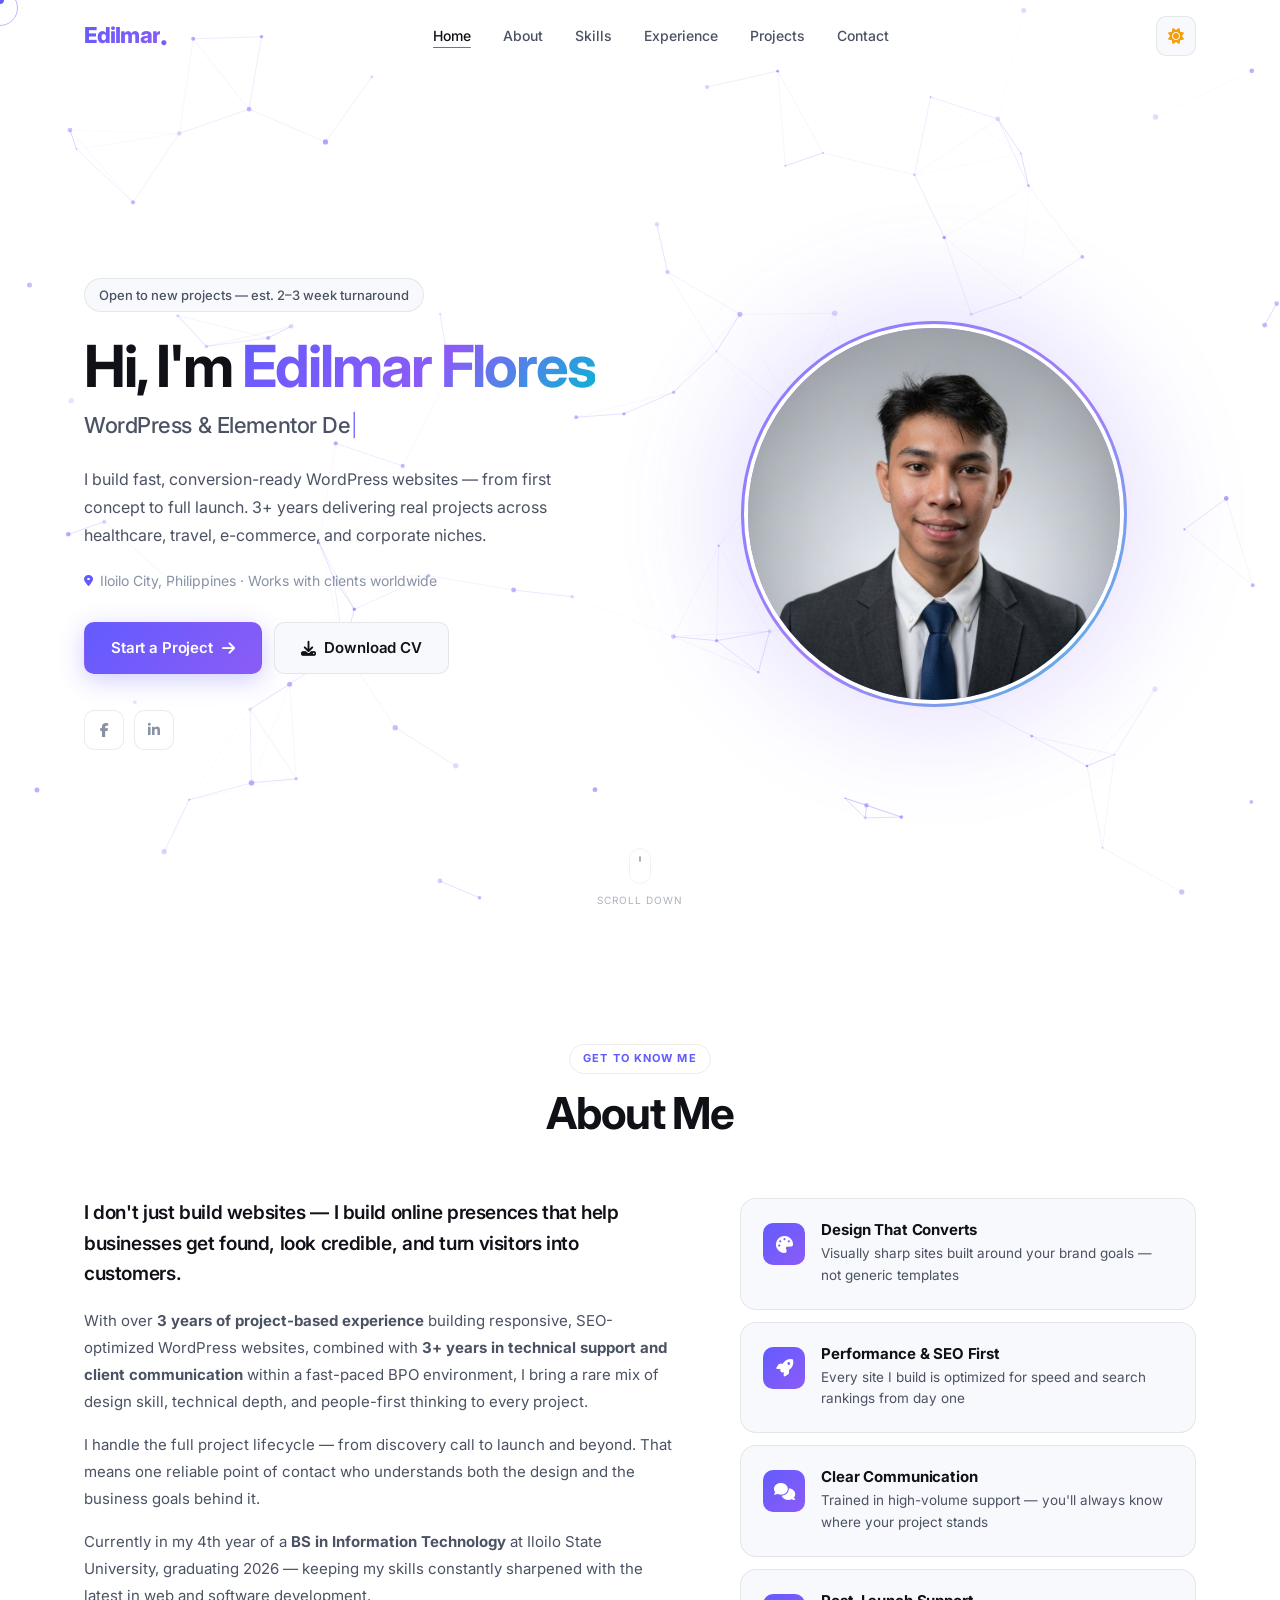
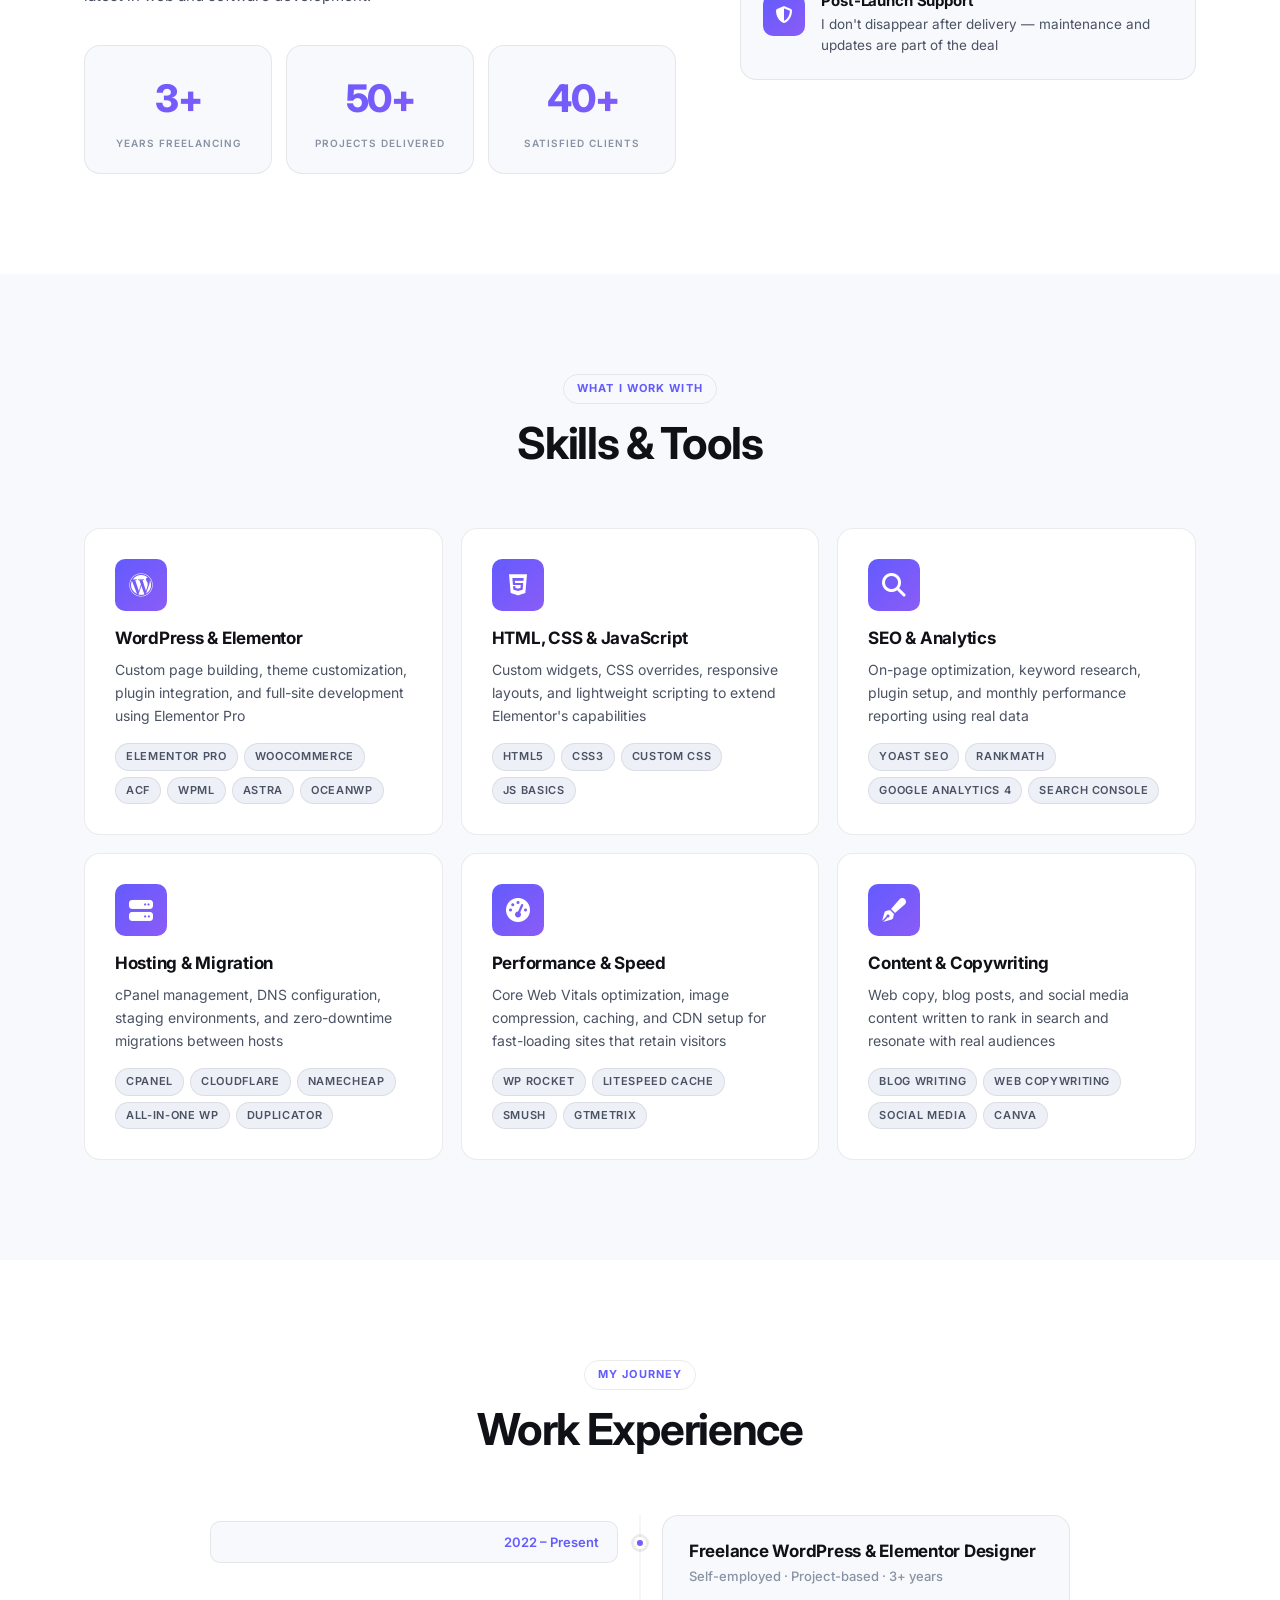
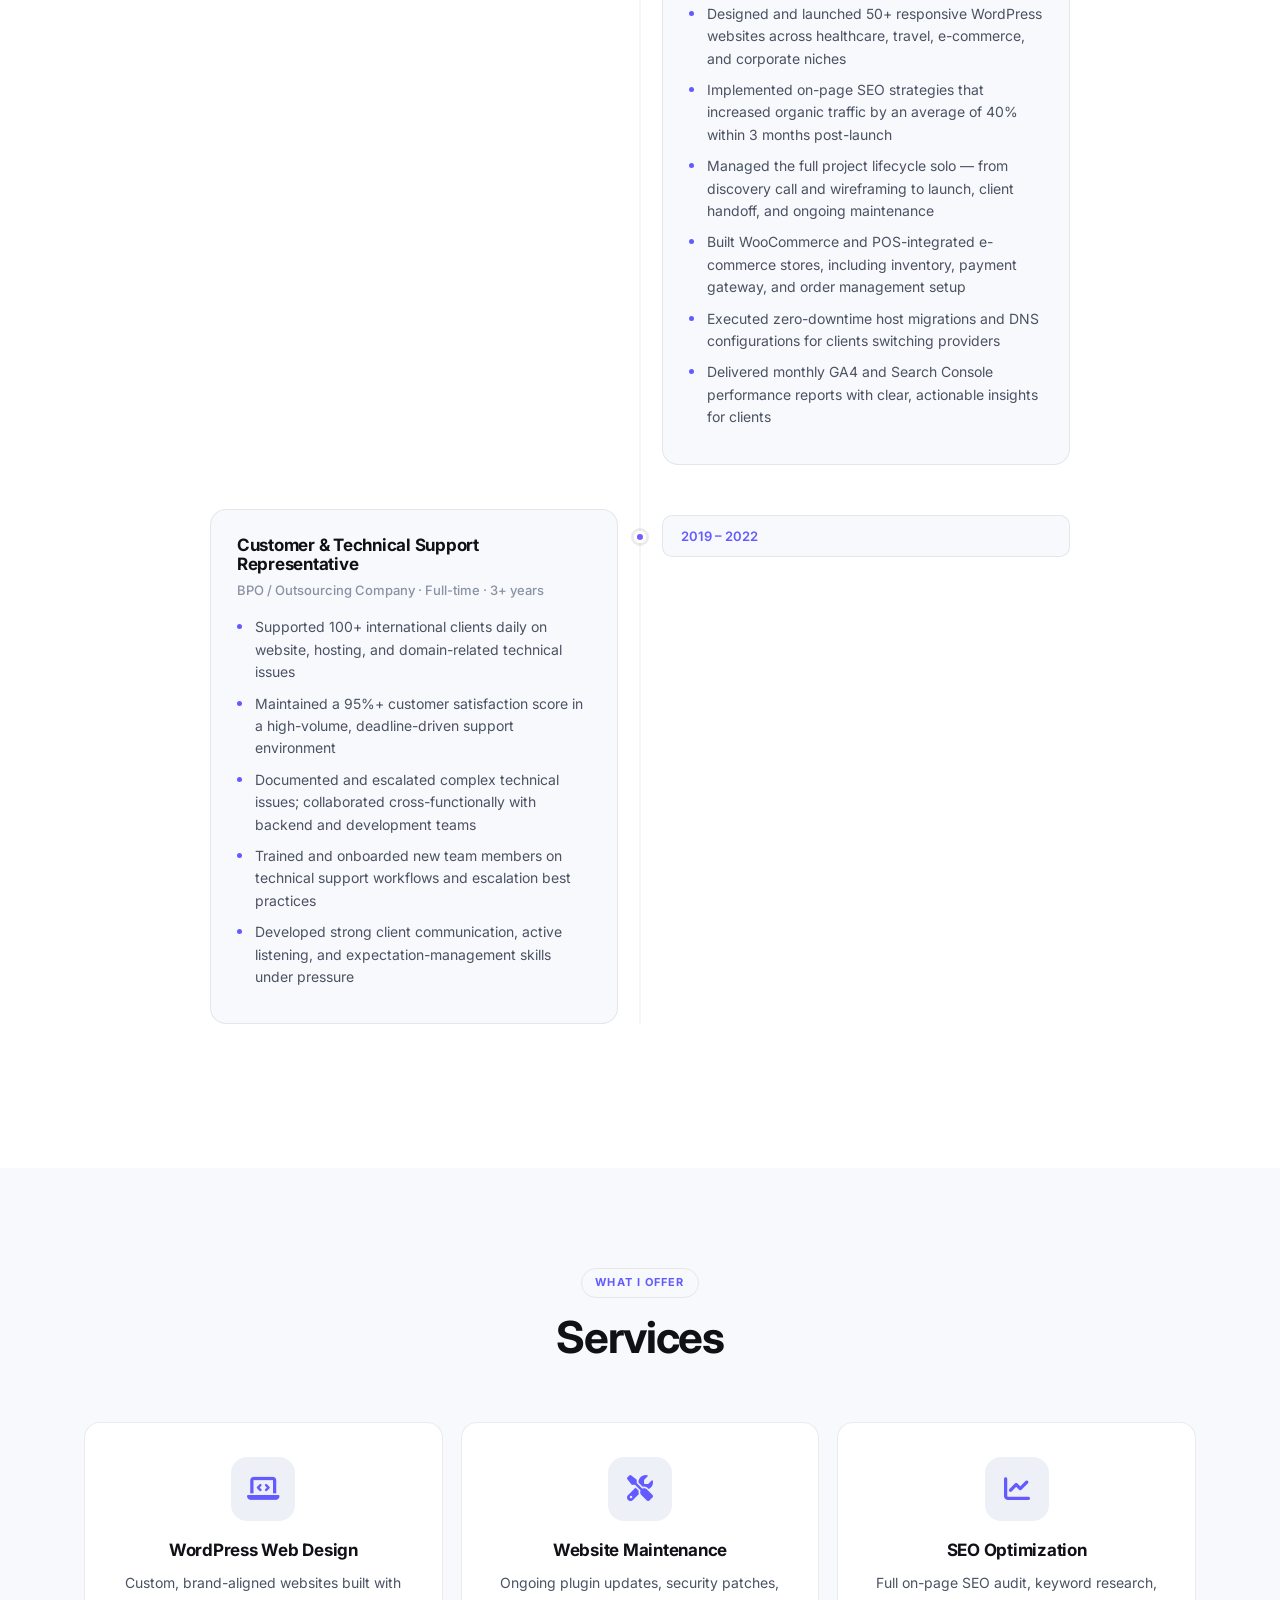
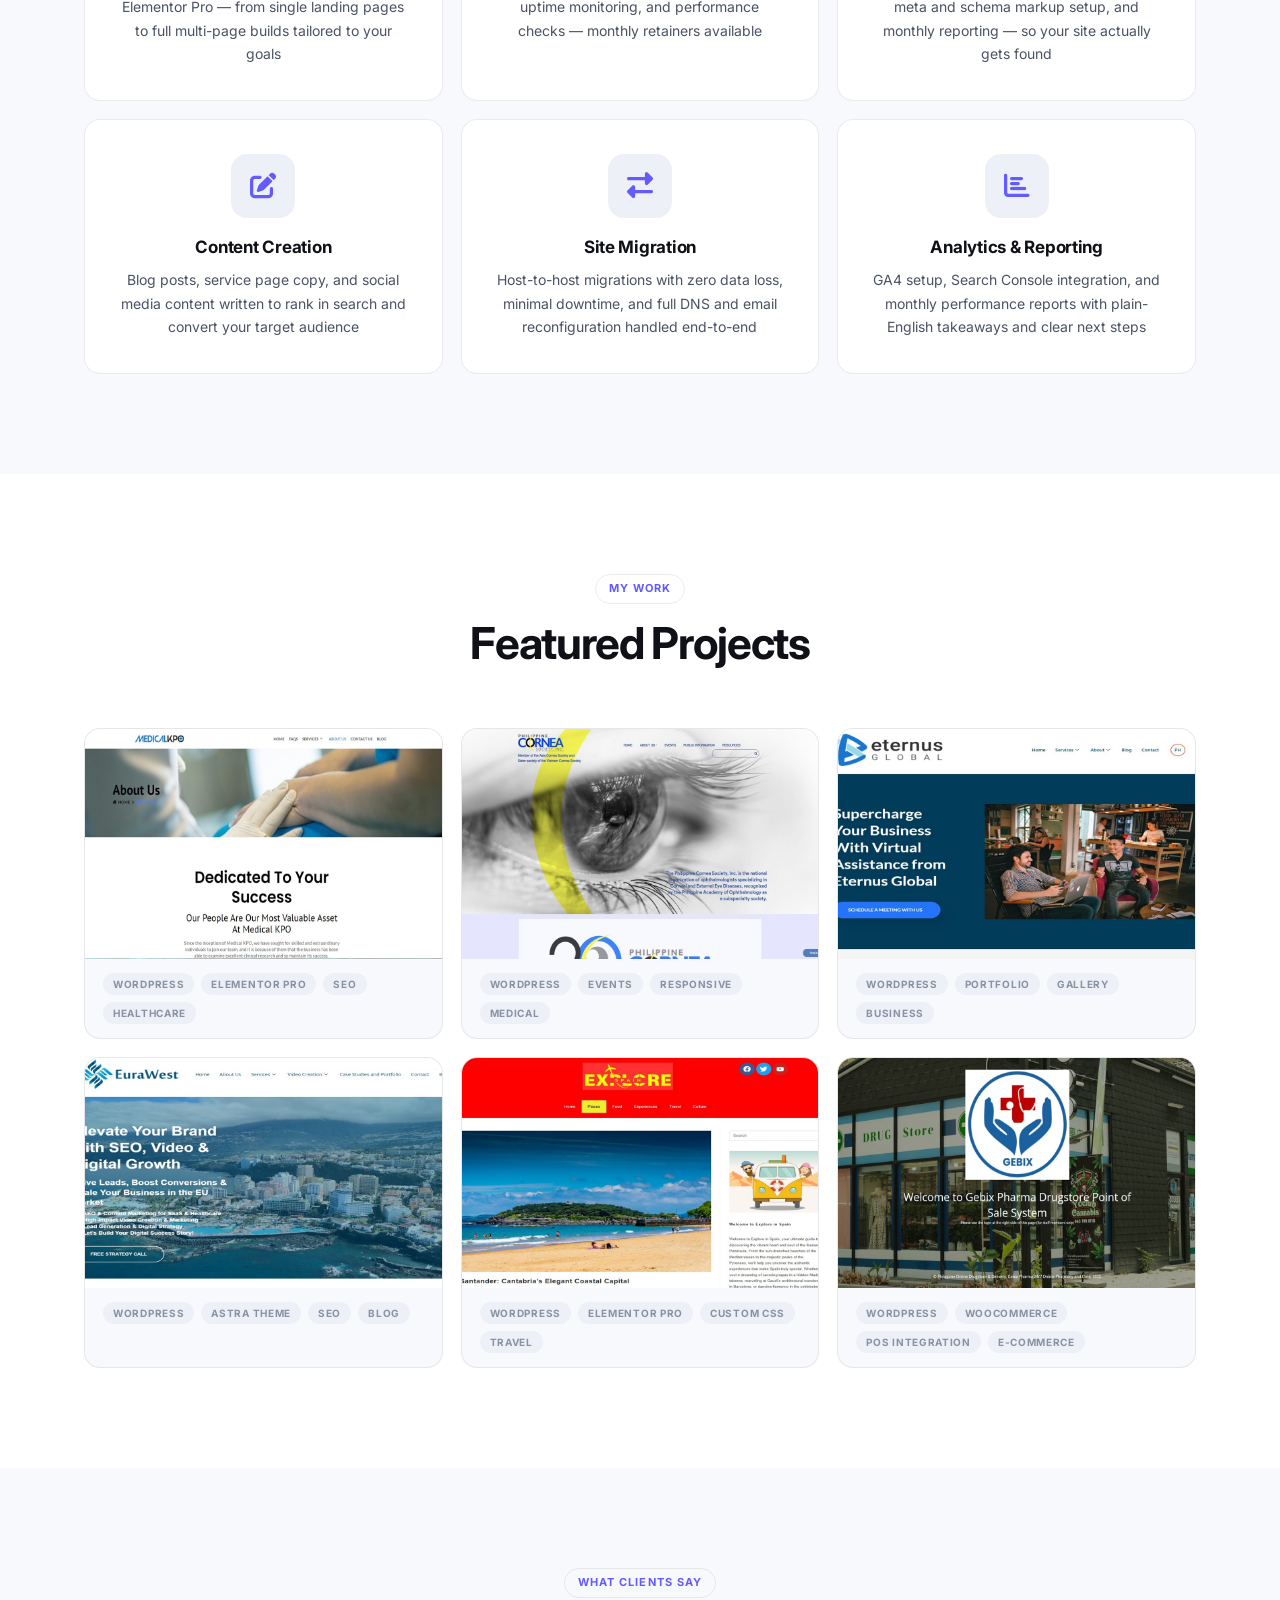
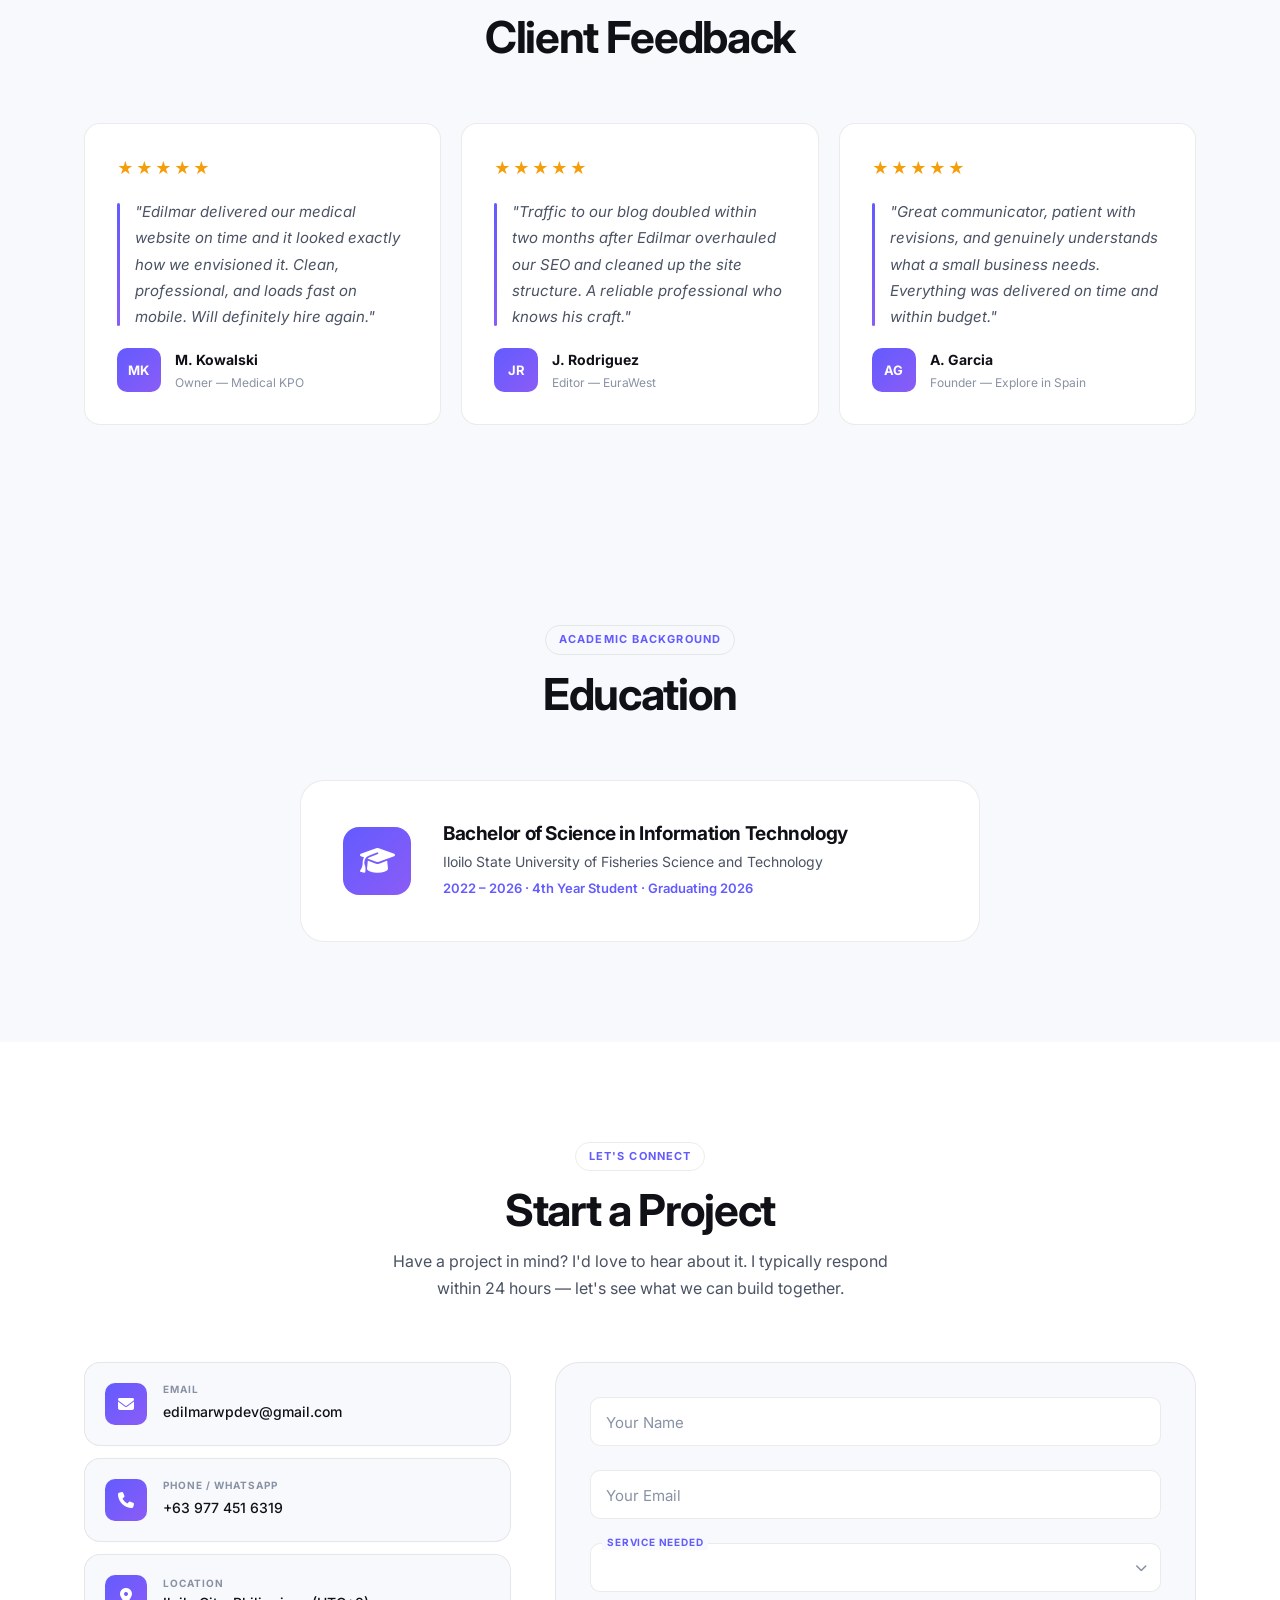
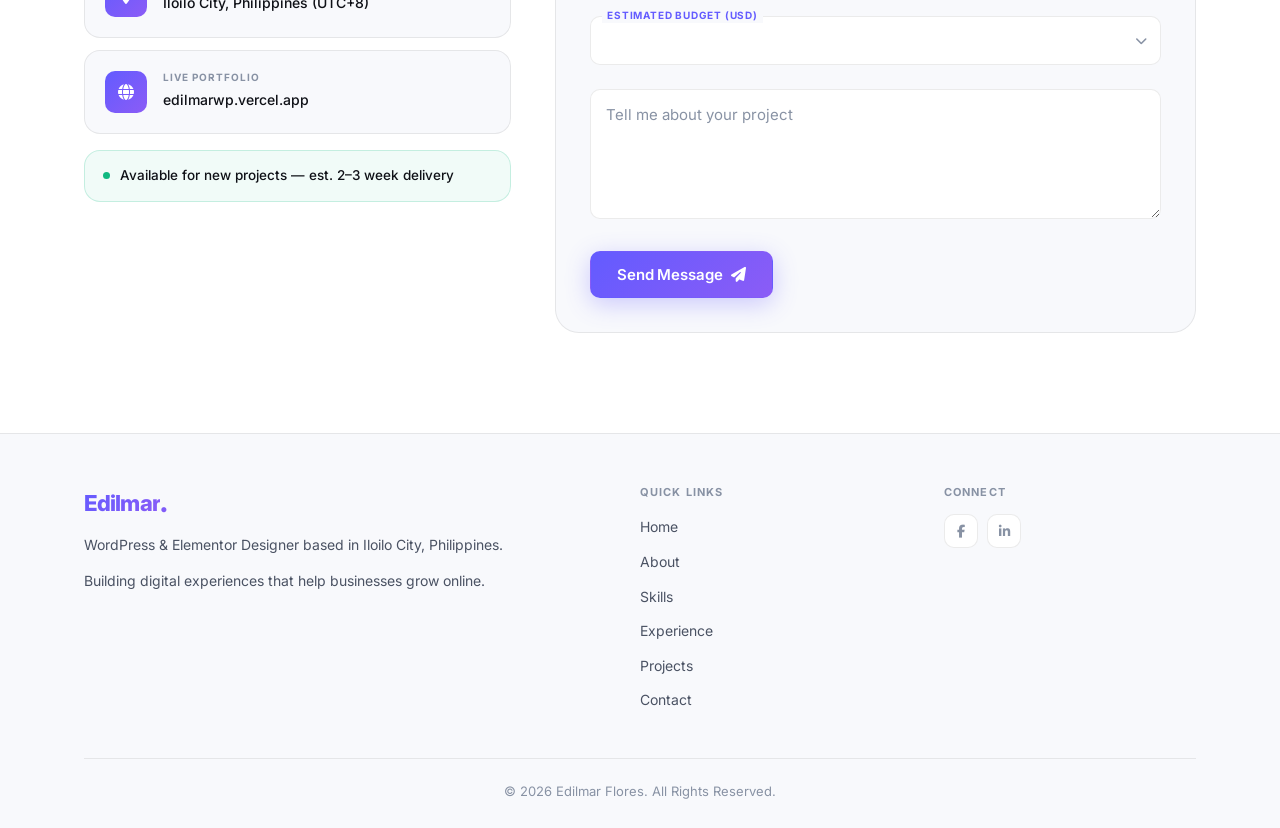
==== index.html @ 375d02c7 "push" ====
<!DOCTYPE html>
<html lang="en">
<head>
    <meta charset="UTF-8">
    <meta name="viewport" content="width=device-width, initial-scale=1.0">
    <meta name="description" content="Edilmar Flores — WordPress & Elementor Designer from Iloilo City, Philippines. 3+ years building fast, SEO-optimized websites that help businesses grow online.">
    <meta name="keywords" content="WordPress Designer Philippines, Elementor Developer, Freelance Web Designer Iloilo, SEO Optimization, WordPress Elementor Expert">
    <meta name="author" content="Edilmar Flores">
    <meta property="og:title" content="Edilmar Flores | WordPress & Elementor Designer">
    <meta property="og:description" content="I build WordPress websites that look sharp, load fast, and rank well. Let's grow your business online.">
    <meta property="og:type" content="website">
    <meta property="og:url" content="https://edilmarwp.vercel.app/">
    <title>Edilmar Flores | WordPress & Elementor Designer · Iloilo City</title>

    <script>
        (function() {
            var theme = localStorage.getItem('theme') || 'light';
            document.documentElement.setAttribute('data-theme', theme);
        })();
    </script>

    <link rel="preconnect" href="https://fonts.googleapis.com">
    <link rel="preconnect" href="https://fonts.gstatic.com" crossorigin>
    <link href="https://fonts.googleapis.com/css2?family=Inter:wght@300;400;500;600;700;800;900&display=swap" rel="stylesheet">
    <link rel="stylesheet" href="https://cdnjs.cloudflare.com/ajax/libs/font-awesome/6.4.0/css/all.min.css">
    <link rel="stylesheet" href="style.css">
</head>
<body>

    <div class="cursor"></div>
    <div class="cursor-follower"></div>

    <div class="animated-background">
        <canvas id="particles-canvas"></canvas>
    </div>

    <!-- HEADER -->
    <header class="header" id="header">
        <div class="container">
            <div class="header-content">
                <a href="#home" class="logo">
                    <span class="logo-text">Edilmar</span>
                    <span class="logo-dot">.</span>
                </a>
                <nav class="nav" id="nav">
                    <ul class="nav-list">
                        <li><a href="#home"       class="nav-link active">Home</a></li>
                        <li><a href="#about"      class="nav-link">About</a></li>
                        <li><a href="#skills"     class="nav-link">Skills</a></li>
                        <li><a href="#experience" class="nav-link">Experience</a></li>
                        <li><a href="#projects"   class="nav-link">Projects</a></li>
                        <li><a href="#contact"    class="nav-link">Contact</a></li>
                    </ul>
                </nav>
                <div class="header-actions">
                    <button class="theme-toggle" id="themeToggle" aria-label="Toggle theme">
                        <i class="fas fa-sun sun-icon"></i>
                        <i class="fas fa-moon moon-icon"></i>
                    </button>
                    <button class="mobile-toggle" id="mobileToggle" aria-label="Toggle menu">
                        <span></span>
                        <span></span>
                        <span></span>
                    </button>
                </div>
            </div>
        </div>
    </header>

    <!-- HERO -->
    <section id="home" class="hero">
        <div class="container">
            <div class="hero-content">
                <div class="hero-text" data-aos="fade-right">
                    <div class="hero-badge">
                        <!-- <i class="fas fa-circle pulse"></i> -->
                        <span>Open to new projects — est. 2–3 week turnaround</span>
                    </div>

                    <!-- <div class="availability-status">
                        <i class="fas fa-circle pulse"></i>
                        <span>Open to new projects — est. 2–3 week turnaround</span>
                    </div> -->

                    <h1 class="hero-title">
                        Hi, I'm <span class="gradient-text">Edilmar Flores</span>
                    </h1>
                    <h2 class="hero-subtitle">
                        <span class="typing-text"></span>
                    </h2>
                    <p class="hero-description">
                        I build fast, conversion-ready WordPress websites — from first concept to full launch.
                        3+ years delivering real projects across healthcare, travel, e-commerce, and corporate niches.
                    </p>
                    <div class="hero-location">
                        <i class="fas fa-map-marker-alt"></i>
                        <span>Iloilo City, Philippines · Works with clients worldwide</span>
                    </div>
                    <div class="hero-buttons">
                        <a href="#contact" class="btn btn-primary">
                            <span>Start a Project</span>
                            <i class="fas fa-arrow-right"></i>
                        </a>
                        <a href="Edilmar_Flores_Resume.pdf" download class="btn btn-secondary">
                            <i class="fas fa-download"></i>
                            <span>Download CV</span>
                        </a>
                    </div>
                    <div class="hero-social">
                        <a href="https://www.facebook.com/profile.php?id=61578698037805" class="social-link" aria-label="Facebook"><i class="fab fa-facebook-f"></i></a>
                        <a href="https://www.linkedin.com/in/edilmar-flores-2748893b8/?skipRedirect=true" class="social-link" aria-label="LinkedIn"><i class="fab fa-linkedin-in"></i></a>
                        <!-- <a href="#" class="social-link" aria-label="GitHub"><i class="fab fa-github"></i></a>
                        <a href="#" class="social-link" aria-label="Upwork"><i class="fas fa-briefcase"></i></a> -->
                    </div>
                </div>
                <div class="hero-image" data-aos="fade-left">
                    <div class="profile-wrapper">
                        <div class="profile-border"></div>
                        <div class="profile-glow"></div>
                        <img src="profile.jpg" alt="Edilmar Flores — WordPress & Elementor Designer" class="profile-img">
                    </div>
                </div>
            </div>
        </div>
        <div class="scroll-indicator">
            <div class="mouse"><div class="wheel"></div></div>
            <span>Scroll Down</span>
        </div>
    </section>

    <!-- ABOUT -->
    <section id="about" class="section about">
        <div class="container">
            <div class="section-header" data-aos="fade-up">
                <span class="section-tag">Get to know me</span>
                <h2 class="section-title">About Me</h2>
            </div>
            <div class="about-content">
                <div class="about-text" data-aos="fade-right">
                    <p class="lead">
                        I don't just build websites — I build online presences that help businesses
                        get found, look credible, and turn visitors into customers.
                    </p>
                    <p>
                        With over <strong>3 years of project-based experience</strong> building responsive,
                        SEO-optimized WordPress websites, combined with <strong>3+ years in technical support
                        and client communication</strong> within a fast-paced BPO environment, I bring a rare
                        mix of design skill, technical depth, and people-first thinking to every project.
                    </p>
                    <p>
                        I handle the full project lifecycle — from discovery call to launch and beyond.
                        That means one reliable point of contact who understands both the design
                        and the business goals behind it.
                    </p>
                    <p>
                        Currently in my 4th year of a <strong>BS in Information Technology</strong> at
                        Iloilo State University, graduating 2026 — keeping my skills constantly sharpened
                        with the latest in web and software development.
                    </p>
                    <div class="about-stats">
                        <div class="stat-item">
                            <div class="stat-number">3+</div>
                            <div class="stat-label">Years Freelancing</div>
                        </div>
                        <div class="stat-item">
                            <div class="stat-number">50+</div>
                            <div class="stat-label">Projects Delivered</div>
                        </div>
                        <div class="stat-item">
                            <div class="stat-number">40+</div>
                            <div class="stat-label">Satisfied Clients</div>
                        </div>
                    </div>
                </div>
                <div class="about-features" data-aos="fade-left">
                    <div class="feature-card">
                        <div class="feature-icon"><i class="fas fa-palette"></i></div>
                        <div>
                            <h3>Design That Converts</h3>
                            <p>Visually sharp sites built around your brand goals — not generic templates</p>
                        </div>
                    </div>
                    <div class="feature-card">
                        <div class="feature-icon"><i class="fas fa-rocket"></i></div>
                        <div>
                            <h3>Performance & SEO First</h3>
                            <p>Every site I build is optimized for speed and search rankings from day one</p>
                        </div>
                    </div>
                    <div class="feature-card">
                        <div class="feature-icon"><i class="fas fa-comments"></i></div>
                        <div>
                            <h3>Clear Communication</h3>
                            <p>Trained in high-volume support — you'll always know where your project stands</p>
                        </div>
                    </div>
                    <div class="feature-card">
                        <div class="feature-icon"><i class="fas fa-shield-alt"></i></div>
                        <div>
                            <h3>Post-Launch Support</h3>
                            <p>I don't disappear after delivery — maintenance and updates are part of the deal</p>
                        </div>
                    </div>
                </div>
            </div>
        </div>
    </section>

    <!-- SKILLS -->
    <section id="skills" class="section skills">
        <div class="container">
            <div class="section-header" data-aos="fade-up">
                <span class="section-tag">What I work with</span>
                <h2 class="section-title">Skills & Tools</h2>
            </div>
            <div class="skills-grid">
                <div class="skill-card" data-aos="fade-up" data-aos-delay="100">
                    <div class="skill-icon"><i class="fab fa-wordpress"></i></div>
                    <h3>WordPress & Elementor</h3>
                    <p>Custom page building, theme customization, plugin integration, and full-site development using Elementor Pro</p>
                    <div class="skill-tags">
                        <span class="tag">Elementor Pro</span>
                        <span class="tag">WooCommerce</span>
                        <span class="tag">ACF</span>
                        <span class="tag">WPML</span>
                        <span class="tag">Astra</span>
                        <span class="tag">OceanWP</span>
                    </div>
                </div>
                <div class="skill-card" data-aos="fade-up" data-aos-delay="200">
                    <div class="skill-icon"><i class="fab fa-html5"></i></div>
                    <h3>HTML, CSS & JavaScript</h3>
                    <p>Custom widgets, CSS overrides, responsive layouts, and lightweight scripting to extend Elementor's capabilities</p>
                    <div class="skill-tags">
                        <span class="tag">HTML5</span>
                        <span class="tag">CSS3</span>
                        <span class="tag">Custom CSS</span>
                        <span class="tag">JS Basics</span>
                    </div>
                </div>
                <div class="skill-card" data-aos="fade-up" data-aos-delay="300">
                    <div class="skill-icon"><i class="fas fa-search"></i></div>
                    <h3>SEO & Analytics</h3>
                    <p>On-page optimization, keyword research, plugin setup, and monthly performance reporting using real data</p>
                    <div class="skill-tags">
                        <span class="tag">Yoast SEO</span>
                        <span class="tag">RankMath</span>
                        <span class="tag">Google Analytics 4</span>
                        <span class="tag">Search Console</span>
                    </div>
                </div>
                <div class="skill-card" data-aos="fade-up" data-aos-delay="400">
                    <div class="skill-icon"><i class="fas fa-server"></i></div>
                    <h3>Hosting & Migration</h3>
                    <p>cPanel management, DNS configuration, staging environments, and zero-downtime migrations between hosts</p>
                    <div class="skill-tags">
                        <span class="tag">cPanel</span>
                        <span class="tag">Cloudflare</span>
                        <span class="tag">Namecheap</span>
                        <span class="tag">All-in-One WP</span>
                        <span class="tag">Duplicator</span>
                    </div>
                </div>
                <div class="skill-card" data-aos="fade-up" data-aos-delay="500">
                    <div class="skill-icon"><i class="fas fa-tachometer-alt"></i></div>
                    <h3>Performance & Speed</h3>
                    <p>Core Web Vitals optimization, image compression, caching, and CDN setup for fast-loading sites that retain visitors</p>
                    <div class="skill-tags">
                        <span class="tag">WP Rocket</span>
                        <span class="tag">LiteSpeed Cache</span>
                        <span class="tag">Smush</span>
                        <span class="tag">GTmetrix</span>
                    </div>
                </div>
                <div class="skill-card" data-aos="fade-up" data-aos-delay="600">
                    <div class="skill-icon"><i class="fas fa-pen-fancy"></i></div>
                    <h3>Content & Copywriting</h3>
                    <p>Web copy, blog posts, and social media content written to rank in search and resonate with real audiences</p>
                    <div class="skill-tags">
                        <span class="tag">Blog Writing</span>
                        <span class="tag">Web Copywriting</span>
                        <span class="tag">Social Media</span>
                        <span class="tag">Canva</span>
                    </div>
                </div>
            </div>
        </div>
    </section>

    <!-- EXPERIENCE -->
    <section id="experience" class="section experience">
        <div class="container">
            <div class="section-header" data-aos="fade-up">
                <span class="section-tag">My journey</span>
                <h2 class="section-title">Work Experience</h2>
            </div>
            <div class="timeline">
                <div class="timeline-item" data-aos="fade-right">
                    <div class="timeline-dot"></div>
                    <div class="timeline-date">2022 – Present</div>
                    <div class="timeline-content">
                        <h3>Freelance WordPress & Elementor Designer</h3>
                        <p class="timeline-company">Self-employed · Project-based · 3+ years</p>
                        <ul class="timeline-list">
                            <li>Designed and launched 50+ responsive WordPress websites across healthcare, travel, e-commerce, and corporate niches</li>
                            <li>Implemented on-page SEO strategies that increased organic traffic by an average of 40% within 3 months post-launch</li>
                            <li>Managed the full project lifecycle solo — from discovery call and wireframing to launch, client handoff, and ongoing maintenance</li>
                            <li>Built WooCommerce and POS-integrated e-commerce stores, including inventory, payment gateway, and order management setup</li>
                            <li>Executed zero-downtime host migrations and DNS configurations for clients switching providers</li>
                            <li>Delivered monthly GA4 and Search Console performance reports with clear, actionable insights for clients</li>
                        </ul>
                    </div>
                </div>
                <div class="timeline-item" data-aos="fade-left">
                    <div class="timeline-dot"></div>
                    <div class="timeline-date">2019 – 2022</div>
                    <div class="timeline-content">
                        <h3>Customer & Technical Support Representative</h3>
                        <p class="timeline-company">BPO / Outsourcing Company · Full-time · 3+ years</p>
                        <ul class="timeline-list">
                            <li>Supported 100+ international clients daily on website, hosting, and domain-related technical issues</li>
                            <li>Maintained a 95%+ customer satisfaction score in a high-volume, deadline-driven support environment</li>
                            <li>Documented and escalated complex technical issues; collaborated cross-functionally with backend and development teams</li>
                            <li>Trained and onboarded new team members on technical support workflows and escalation best practices</li>
                            <li>Developed strong client communication, active listening, and expectation-management skills under pressure</li>
                        </ul>
                    </div>
                </div>
            </div>
        </div>
    </section>

    <!-- SERVICES -->
    <section class="section services">
        <div class="container">
            <div class="section-header" data-aos="fade-up">
                <span class="section-tag">What I offer</span>
                <h2 class="section-title">Services</h2>
            </div>
            <div class="services-grid">
                <div class="service-card" data-aos="zoom-in" data-aos-delay="100">
                    <div class="service-icon"><i class="fas fa-laptop-code"></i></div>
                    <h3>WordPress Web Design</h3>
                    <p>Custom, brand-aligned websites built with Elementor Pro — from single landing pages to full multi-page builds tailored to your goals</p>
                </div>
                <div class="service-card" data-aos="zoom-in" data-aos-delay="200">
                    <div class="service-icon"><i class="fas fa-tools"></i></div>
                    <h3>Website Maintenance</h3>
                    <p>Ongoing plugin updates, security patches, uptime monitoring, and performance checks — monthly retainers available</p>
                </div>
                <div class="service-card" data-aos="zoom-in" data-aos-delay="300">
                    <div class="service-icon"><i class="fas fa-chart-line"></i></div>
                    <h3>SEO Optimization</h3>
                    <p>Full on-page SEO audit, keyword research, meta and schema markup setup, and monthly reporting — so your site actually gets found</p>
                </div>
                <div class="service-card" data-aos="zoom-in" data-aos-delay="400">
                    <div class="service-icon"><i class="fas fa-edit"></i></div>
                    <h3>Content Creation</h3>
                    <p>Blog posts, service page copy, and social media content written to rank in search and convert your target audience</p>
                </div>
                <div class="service-card" data-aos="zoom-in" data-aos-delay="500">
                    <div class="service-icon"><i class="fas fa-exchange-alt"></i></div>
                    <h3>Site Migration</h3>
                    <p>Host-to-host migrations with zero data loss, minimal downtime, and full DNS and email reconfiguration handled end-to-end</p>
                </div>
                <div class="service-card" data-aos="zoom-in" data-aos-delay="600">
                    <div class="service-icon"><i class="fas fa-chart-bar"></i></div>
                    <h3>Analytics & Reporting</h3>
                    <p>GA4 setup, Search Console integration, and monthly performance reports with plain-English takeaways and clear next steps</p>
                </div>
            </div>
        </div>
    </section>

    <!-- PROJECTS -->
    <section id="projects" class="section projects">
        <div class="container">
            <div class="section-header" data-aos="fade-up">
                <span class="section-tag">My work</span>
                <h2 class="section-title">Featured Projects</h2>
            </div>
            <div class="projects-grid">
                <div class="project-card" data-aos="fade-up" data-aos-delay="100">
                    <div class="project-image">
                        <img src="project1.jpg" alt="Medical KPO — Corporate WordPress Website">
                        <div class="project-overlay">
                            <div class="project-info">
                                <h3>Medical KPO</h3>
                                <p>Corporate site with custom Elementor layout, SEO setup, and contact form integration</p>
                                <a href="https://medicalkpo.com/" target="_blank" rel="noopener" class="project-link">
                                    <i class="fas fa-external-link-alt"></i> View Live Site
                                </a>
                            </div>
                        </div>
                    </div>
                    <div class="project-tags">
                        <span class="tag">WordPress</span><span class="tag">Elementor Pro</span><span class="tag">SEO</span><span class="tag">Healthcare</span>
                    </div>
                </div>
                <div class="project-card" data-aos="fade-up" data-aos-delay="200">
                    <div class="project-image">
                        <img src="project2.jpg" alt="Philippine Cornea Society — Medical Association Website">
                        <div class="project-overlay">
                            <div class="project-info">
                                <h3>Philippine Cornea Society</h3>
                                <p>Medical society site with event management, member resources, and responsive design</p>
                                <a href="https://philippinecornea.com/" target="_blank" rel="noopener" class="project-link">
                                    <i class="fas fa-external-link-alt"></i> View Live Site
                                </a>
                            </div>
                        </div>
                    </div>
                    <div class="project-tags">
                        <span class="tag">WordPress</span><span class="tag">Events</span><span class="tag">Responsive</span><span class="tag">Medical</span>
                    </div>
                </div>
                <div class="project-card" data-aos="fade-up" data-aos-delay="300">
                    <div class="project-image">
                        <img src="project3.jpg" alt="Eternus Global — Business Portfolio Website">
                        <div class="project-overlay">
                            <div class="project-info">
                                <h3>Eternus Global</h3>
                                <p>Business portfolio with lightbox gallery, custom animations, and lead capture forms</p>
                                <a href="https://eternusglobal.com/" target="_blank" rel="noopener" class="project-link">
                                    <i class="fas fa-external-link-alt"></i> View Live Site
                                </a>
                            </div>
                        </div>
                    </div>
                    <div class="project-tags">
                        <span class="tag">WordPress</span><span class="tag">Portfolio</span><span class="tag">Gallery</span><span class="tag">Business</span>
                    </div>
                </div>
                <div class="project-card" data-aos="fade-up" data-aos-delay="400">
                    <div class="project-image">
                        <img src="project4.jpg" alt="EuraWest — SEO Blog Website">
                        <div class="project-overlay">
                            <div class="project-info">
                                <h3>EuraWest</h3>
                                <p>SEO-first blog on Astra theme — structured for content marketing and long-term rankings</p>
                                <a href="https://eurawest.com/" target="_blank" rel="noopener" class="project-link">
                                    <i class="fas fa-external-link-alt"></i> View Live Site
                                </a>
                            </div>
                        </div>
                    </div>
                    <div class="project-tags">
                        <span class="tag">WordPress</span><span class="tag">Astra Theme</span><span class="tag">SEO</span><span class="tag">Blog</span>
                    </div>
                </div>
                <div class="project-card" data-aos="fade-up" data-aos-delay="500">
                    <div class="project-image">
                        <img src="project5.jpg" alt="Explore in Spain — Travel Website">
                        <div class="project-overlay">
                            <div class="project-info">
                                <h3>Explore in Spain</h3>
                                <p>Travel website with Elementor Pro — immersive layouts, custom CSS, and destination content</p>
                                <a href="https://exploreinspain.com/" target="_blank" rel="noopener" class="project-link">
                                    <i class="fas fa-external-link-alt"></i> View Live Site
                                </a>
                            </div>
                        </div>
                    </div>
                    <div class="project-tags">
                        <span class="tag">WordPress</span><span class="tag">Elementor Pro</span><span class="tag">Custom CSS</span><span class="tag">Travel</span>
                    </div>
                </div>
                <div class="project-card" data-aos="fade-up" data-aos-delay="600">
                    <div class="project-image">
                        <img src="project6.jpg" alt="Gebix Pharmacy — E-commerce and POS Website">
                        <div class="project-overlay">
                            <div class="project-info">
                                <h3>Gebix Pharmacy</h3>
                                <p>E-commerce site with WooCommerce, POS system integration, and events functionality</p>
                                <a href="https://gebixpharmacy.com/" target="_blank" rel="noopener" class="project-link">
                                    <i class="fas fa-external-link-alt"></i> View Live Site
                                </a>
                            </div>
                        </div>
                    </div>
                    <div class="project-tags">
                        <span class="tag">WordPress</span><span class="tag">WooCommerce</span><span class="tag">POS Integration</span><span class="tag">E-commerce</span>
                    </div>
                </div>
            </div>
        </div>
    </section>

    <!-- TESTIMONIALS -->
    <section class="section testimonials">
        <div class="container">
            <div class="section-header" data-aos="fade-up">
                <span class="section-tag">What clients say</span>
                <h2 class="section-title">Client Feedback</h2>
            </div>
            <div class="testimonials-grid">
                <div class="testimonial-card" data-aos="fade-up" data-aos-delay="100">
                    <div class="testimonial-stars">★★★★★</div>
                    <blockquote>
                        "Edilmar delivered our medical website on time and it looked exactly how we envisioned it.
                        Clean, professional, and loads fast on mobile. Will definitely hire again."
                    </blockquote>
                    <div class="testimonial-author">
                        <div class="testimonial-avatar">MK</div>
                        <div class="testimonial-meta">
                            <strong>M. Kowalski</strong>
                            <span>Owner — Medical KPO</span>
                        </div>
                    </div>
                </div>
                <div class="testimonial-card" data-aos="fade-up" data-aos-delay="200">
                    <div class="testimonial-stars">★★★★★</div>
                    <blockquote>
                        "Traffic to our blog doubled within two months after Edilmar overhauled our SEO
                        and cleaned up the site structure. A reliable professional who knows his craft."
                    </blockquote>
                    <div class="testimonial-author">
                        <div class="testimonial-avatar">JR</div>
                        <div class="testimonial-meta">
                            <strong>J. Rodriguez</strong>
                            <span>Editor — EuraWest</span>
                        </div>
                    </div>
                </div>
                <div class="testimonial-card" data-aos="fade-up" data-aos-delay="300">
                    <div class="testimonial-stars">★★★★★</div>
                    <blockquote>
                        "Great communicator, patient with revisions, and genuinely understands what a small
                        business needs. Everything was delivered on time and within budget."
                    </blockquote>
                    <div class="testimonial-author">
                        <div class="testimonial-avatar">AG</div>
                        <div class="testimonial-meta">
                            <strong>A. Garcia</strong>
                            <span>Founder — Explore in Spain</span>
                        </div>
                    </div>
                </div>
            </div>
        </div>
    </section>

    <!-- EDUCATION -->
    <section class="section education">
        <div class="container">
            <div class="section-header" data-aos="fade-up">
                <span class="section-tag">Academic background</span>
                <h2 class="section-title">Education</h2>
            </div>
            <div class="education-card" data-aos="zoom-in">
                <div class="education-icon"><i class="fas fa-graduation-cap"></i></div>
                <div class="education-content">
                    <h3>Bachelor of Science in Information Technology</h3>
                    <p class="education-school">Iloilo State University of Fisheries Science and Technology</p>
                    <p class="education-year">2022 – 2026 · 4th Year Student · Graduating 2026</p>
                </div>
            </div>
        </div>
    </section>

    <!-- CONTACT -->
    <section id="contact" class="section contact">
        <div class="container">
            <div class="section-header" data-aos="fade-up">
                <span class="section-tag">Let's connect</span>
                <h2 class="section-title">Start a Project</h2>
                <p class="section-description">
                    Have a project in mind? I'd love to hear about it.
                    I typically respond within 24 hours — let's see what we can build together.
                </p>
            </div>
            <div class="contact-wrapper">
                <div class="contact-info" data-aos="fade-right">
                    <div class="info-card">
                        <div class="info-icon"><i class="fas fa-envelope"></i></div>
                        <div class="info-content">
                            <h4>Email</h4>
                            <a href="mailto:edilmarwpdev@gmail.com">edilmarwpdev@gmail.com</a>
                        </div>
                    </div>
                    <div class="info-card">
                        <div class="info-icon"><i class="fas fa-phone"></i></div>
                        <div class="info-content">
                            <h4>Phone / WhatsApp</h4>
                            <a href="tel:+639774516319">+63 977 451 6319</a>
                        </div>
                    </div>
                    <div class="info-card">
                        <div class="info-icon"><i class="fas fa-map-marker-alt"></i></div>
                        <div class="info-content">
                            <h4>Location</h4>
                            <p>Iloilo City, Philippines (UTC+8)</p>
                        </div>
                    </div>
                    <div class="info-card">
                        <div class="info-icon"><i class="fas fa-globe"></i></div>
                        <div class="info-content">
                            <h4>Live Portfolio</h4>
                            <a href="https://edilmarwp.vercel.app/" target="_blank" rel="noopener">edilmarwp.vercel.app</a>
                        </div>
                    </div>
                    <div class="availability-status">
                        <i class="fas fa-circle pulse"></i>
                        <span>Available for new projects — est. 2–3 week delivery</span>
                    </div>
                </div>

                <form class="contact-form" id="contactForm" data-aos="fade-left"
                      action="https://formsubmit.co/edilmarwpdev@gmail.com" method="POST">
                    <input type="hidden" name="_next"     value="thank-you.html">
                    <input type="hidden" name="_captcha"  value="true">
                    <input type="hidden" name="_template" value="table">
                    <input type="hidden" name="_subject"  value="New project inquiry from your portfolio">

                    <div class="form-group">
                        <input type="text" name="name" id="name" placeholder=" " required autocomplete="name">
                        <label for="name">Your Name</label>
                    </div>
                    <div class="form-group">
                        <input type="email" name="email" id="email" placeholder=" " required autocomplete="email">
                        <label for="email">Your Email</label>
                    </div>
                    <div class="form-group form-group--select">
                        <select name="service" id="service">
                            <option value="" disabled selected></option>
                            <option value="WordPress Web Design">WordPress Web Design</option>
                            <option value="Website Maintenance">Website Maintenance</option>
                            <option value="SEO Optimization">SEO Optimization</option>
                            <option value="Content Creation">Content Creation</option>
                            <option value="Site Migration">Site Migration</option>
                            <option value="Analytics & Reporting">Analytics & Reporting</option>
                            <option value="Other / Not sure yet">Other / Not sure yet</option>
                        </select>
                        <label for="service">Service Needed</label>
                        <i class="fas fa-chevron-down select-arrow"></i>
                    </div>
                    <div class="form-group form-group--select">
                        <select name="budget" id="budget">
                            <option value="" disabled selected></option>
                            <option value="Under $300">Under $300</option>
                            <option value="$300–$800">$300 – $800</option>
                            <option value="$800–$2,000">$800 – $2,000</option>
                            <option value="$2,000+">$2,000+</option>
                            <option value="Let's discuss">Let's discuss</option>
                        </select>
                        <label for="budget">Estimated Budget (USD)</label>
                        <i class="fas fa-chevron-down select-arrow"></i>
                    </div>
                    <div class="form-group">
                        <textarea name="message" id="message" rows="5" placeholder=" " required></textarea>
                        <label for="message">Tell me about your project</label>
                    </div>
                    <button type="submit" class="btn btn-primary">
                        <span>Send Message</span>
                        <i class="fas fa-paper-plane"></i>
                    </button>
                    <div id="formMessage" class="form-message"></div>
                </form>
            </div>
        </div>
    </section>

    <!-- FOOTER -->
    <footer class="footer">
        <div class="container">
            <div class="footer-content">
                <div class="footer-brand">
                    <a href="#home" class="logo">
                        <span class="logo-text">Edilmar</span>
                        <span class="logo-dot">.</span>
                    </a>
                    <p>WordPress & Elementor Designer based in Iloilo City, Philippines.</p>
                    <p>Building digital experiences that help businesses grow online.</p>
                </div>
                <div class="footer-links">
                    <h4>Quick Links</h4>
                    <ul>
                        <li><a href="#home">Home</a></li>
                        <li><a href="#about">About</a></li>
                        <li><a href="#skills">Skills</a></li>
                        <li><a href="#experience">Experience</a></li>
                        <li><a href="#projects">Projects</a></li>
                        <li><a href="#contact">Contact</a></li>
                    </ul>
                </div>
                <div class="footer-social">
                    <h4>Connect</h4>
                    <div class="social-links">
                        <a href="https://www.facebook.com/profile.php?id=61578698037805" aria-label="Facebook"><i class="fab fa-facebook-f"></i></a>
                        <a href="https://www.linkedin.com/in/edilmar-flores-2748893b8/?skipRedirect=true" aria-label="LinkedIn"><i class="fab fa-linkedin-in"></i></a>
                        <!-- <a href="#" aria-label="GitHub"><i class="fab fa-github"></i></a>
                        <a href="#" aria-label="Upwork"><i class="fas fa-briefcase"></i></a>
                        <a href="#" aria-label="Instagram"><i class="fab fa-instagram"></i></a> -->
                    </div>
                </div>
            </div>
            <div class="footer-bottom">
                <p>&copy; <span id="currentYear"></span> Edilmar Flores. All Rights Reserved.</p>
            </div>
        </div>
    </footer>

    <button class="back-to-top" id="backToTop" aria-label="Back to top">
        <i class="fas fa-arrow-up"></i>
    </button>

    <script src="script.js"></script>
</body>
</html>
---- style.css ----
/* ================================
   CSS VARIABLES & ROOT STYLES
   ================================ */
:root {
    /* Light Mode */
    --bg-primary: #ffffff;
    --bg-secondary: #f8f9fc;
    --bg-tertiary: #eef0f7;
    --bg-glass: rgba(255, 255, 255, 0.8);
    --text-primary: #0f1117;
    --text-secondary: #4a5263;
    --text-tertiary: #8892a4;
    --border-color: rgba(0, 0, 0, 0.08);
    --border-hover: rgba(99, 91, 255, 0.4);

    /* Accent — indigo + violet */
    --accent-1: #635bff;
    --accent-2: #8b5cf6;
    --accent-3: #06b6d4;
    --accent-gradient: linear-gradient(135deg, #635bff 0%, #8b5cf6 100%);
    --accent-gradient-wide: linear-gradient(135deg, #635bff 0%, #8b5cf6 55%, #06b6d4 100%);
    --accent-glow: rgba(99, 91, 255, 0.2);

    --particle-color: 99, 91, 255;

    --shadow-sm: 0 1px 3px rgba(0,0,0,0.06), 0 1px 2px rgba(0,0,0,0.04);
    --shadow-md: 0 4px 12px rgba(0,0,0,0.08);
    --shadow-lg: 0 10px 30px rgba(0,0,0,0.1);
    --shadow-xl: 0 20px 50px rgba(0,0,0,0.12);
    --shadow-accent: 0 6px 24px rgba(99, 91, 255, 0.3);

    --font-primary: 'Inter', sans-serif;
    --font-heading: 'Inter', sans-serif;

    --section-padding: 100px 0;
    --container-padding: 0 24px;
    --radius-sm: 6px;
    --radius-md: 10px;
    --radius-lg: 16px;
    --radius-xl: 24px;
    --radius-full: 999px;

    --transition-fast: 0.15s ease;
    --transition-base: 0.25s ease;
    --transition-slow: 0.45s ease;
    --header-h: 72px;
}

/* Dark Mode */
[data-theme="dark"] {
    --bg-primary: #09090f;
    --bg-secondary: #111118;
    --bg-tertiary: #191922;
    --bg-glass: rgba(9, 9, 15, 0.85);
    --text-primary: #f0f1f5;
    --text-secondary: #9aa0b0;
    --text-tertiary: #5c6476;
    --border-color: rgba(255, 255, 255, 0.07);
    --border-hover: rgba(99, 91, 255, 0.5);

    --shadow-sm: 0 1px 3px rgba(0,0,0,0.4);
    --shadow-md: 0 4px 12px rgba(0,0,0,0.5);
    --shadow-lg: 0 10px 30px rgba(0,0,0,0.55);
    --shadow-xl: 0 20px 50px rgba(0,0,0,0.6);
    --shadow-accent: 0 6px 24px rgba(99, 91, 255, 0.4);
    --particle-color: 139, 120, 255;
}

/* ================================
   RESET & BASE
   ================================ */
*, *::before, *::after {
    margin: 0; padding: 0; box-sizing: border-box;
}

html {
    scroll-behavior: smooth;
    scroll-padding-top: var(--header-h);
}

body {
    font-family: var(--font-primary);
    background-color: var(--bg-primary);
    color: var(--text-primary);
    line-height: 1.6;
    overflow-x: hidden;
    transition: background-color 0.3s ease, color 0.3s ease;
    -webkit-font-smoothing: antialiased;
    -moz-osx-font-smoothing: grayscale;
}

/* Background color also on html for dark mode flash prevention */
html {
    background-color: var(--bg-primary);
    transition: background-color 0.3s ease;
}

a { text-decoration: none; color: inherit; transition: color var(--transition-fast); }
img { max-width: 100%; display: block; }
button { font-family: inherit; }

/* ================================
   CUSTOM CURSOR
   ================================ */
.cursor,
.cursor-follower {
    position: fixed;
    top: 0; left: 0;
    border-radius: 50%;
    pointer-events: none;
    z-index: 9999;
    will-change: transform;
    transform: translate(-50%, -50%);
}

.cursor {
    width: 8px; height: 8px;
    background: var(--accent-1);
}

.cursor-follower {
    width: 36px; height: 36px;
    border: 1.5px solid var(--accent-1);
    opacity: 0.45;
    transition: width 0.18s ease, height 0.18s ease, opacity 0.18s ease;
    background: transparent;
}

@media (max-width: 768px) {
    .cursor, .cursor-follower { display: none; }
}

/* ================================
   ANIMATED BACKGROUND
   ================================ */
.animated-background {
    position: fixed;
    top: 0; left: 0;
    width: 100%; height: 100%;
    z-index: 0;
    pointer-events: none;
}

#particles-canvas {
    display: block;
    width: 100%;
    height: 100%;
}

/* Ensure all content sits above particles */
.header, .hero, .section, .about, .skills, .experience,
.services, .projects, .education, .contact, footer,
.back-to-top, .cursor, .cursor-follower {
    position: relative;
    z-index: 1;
}

/* ================================
   TYPOGRAPHY
   ================================ */
h1, h2, h3, h4, h5, h6 {
    font-weight: 700;
    line-height: 1.15;
    color: var(--text-primary);
    letter-spacing: -0.025em;
}

/* ================================
   CONTAINER
   ================================ */
.container {
    max-width: 1160px;
    margin: 0 auto;
    padding: var(--container-padding);
}

/* ================================
   BUTTONS
   ================================ */
.btn {
    display: inline-flex;
    align-items: center;
    gap: 9px;
    padding: 13px 26px;
    font-size: 15px;
    font-weight: 600;
    border-radius: var(--radius-md);
    cursor: pointer;
    transition: all var(--transition-base);
    border: 1.5px solid transparent;
    position: relative;
    overflow: hidden;
    white-space: nowrap;
    letter-spacing: -0.01em;
}

.btn-primary {
    background: var(--accent-gradient);
    color: #fff;
    box-shadow: var(--shadow-accent);
}

.btn-primary:hover {
    transform: translateY(-2px);
    box-shadow: 0 10px 36px rgba(99, 91, 255, 0.45);
}

.btn-secondary {
    background: var(--bg-secondary);
    border-color: var(--border-color);
    color: var(--text-primary);
}

.btn-secondary:hover {
    border-color: var(--accent-1);
    color: var(--accent-1);
    transform: translateY(-2px);
}

/* ================================
   HEADER
   ================================ */
.header {
    position: fixed;
    top: 0; left: 0;
    width: 100%;
    height: var(--header-h);
    display: flex;
    align-items: center;
    background: transparent;
    z-index: 1000;
    transition: background var(--transition-base), box-shadow var(--transition-base), border-color var(--transition-base);
}

.header .container {
    width: 100%;
}

.header.scrolled {
    background: var(--bg-glass);
    backdrop-filter: blur(20px);
    -webkit-backdrop-filter: blur(20px);
    border-bottom: 1px solid var(--border-color);
    box-shadow: var(--shadow-sm);
}

.header-content {
    display: flex;
    justify-content: space-between;
    align-items: center;
}

.logo {
    font-size: 22px;
    font-weight: 800;
    display: flex;
    align-items: center;
    letter-spacing: -0.04em;
}

.logo-text {
    background: var(--accent-gradient);
    -webkit-background-clip: text;
    -webkit-text-fill-color: transparent;
    background-clip: text;
}

.logo-dot {
    background: var(--accent-gradient);
    -webkit-background-clip: text;
    -webkit-text-fill-color: transparent;
    background-clip: text;
    font-size: 28px;
    line-height: 0.85;
}

.nav-list {
    display: flex;
    list-style: none;
    gap: 32px;
}

.nav-link {
    font-size: 14px;
    font-weight: 500;
    color: var(--text-secondary);
    position: relative;
    padding: 4px 0;
}

.nav-link::after {
    content: '';
    position: absolute;
    bottom: 0; left: 0;
    width: 0; height: 1.5px;
    background: var(--accent-gradient);
    border-radius: 2px;
    transition: width var(--transition-base);
}

.nav-link:hover, .nav-link.active { color: var(--text-primary); }
.nav-link:hover::after, .nav-link.active::after { width: 100%; }

.header-actions {
    display: flex;
    align-items: center;
    gap: 14px;
}

.theme-toggle {
    width: 40px; height: 40px;
    border-radius: var(--radius-md);
    border: 1.5px solid var(--border-color);
    background: var(--bg-secondary);
    cursor: pointer;
    display: flex;
    align-items: center;
    justify-content: center;
    position: relative;
    transition: all var(--transition-base);
}

.theme-toggle:hover {
    border-color: var(--accent-1);
    box-shadow: 0 0 0 3px var(--accent-glow);
}

.theme-toggle i {
    font-size: 16px;
    position: absolute;
    top: 50%; left: 50%;
    transform: translate(-50%, -50%);
    transition: opacity var(--transition-base), transform var(--transition-base);
}

/* Light mode: show sun, hide moon */
.sun-icon {
    color: #f59e0b;
    opacity: 1;
    transform: translate(-50%, -50%) rotate(0deg);
}
.moon-icon {
    color: var(--accent-2);
    opacity: 0;
    transform: translate(-50%, -50%) rotate(-90deg);
}

/* Dark mode: hide sun, show moon */
[data-theme="dark"] .sun-icon {
    opacity: 0;
    transform: translate(-50%, -50%) rotate(90deg);
}
[data-theme="dark"] .moon-icon {
    opacity: 1;
    transform: translate(-50%, -50%) rotate(0deg);
}

.mobile-toggle {
    display: none;
    flex-direction: column;
    gap: 5px;
    background: transparent;
    border: none;
    cursor: pointer;
    padding: 5px;
}

.mobile-toggle span {
    width: 24px; height: 2px;
    background: var(--text-primary);
    border-radius: 2px;
    transition: all var(--transition-base);
    display: block;
}

.mobile-toggle.active span:nth-child(1) { transform: rotate(45deg) translate(5px, 5px); }
.mobile-toggle.active span:nth-child(2) { opacity: 0; transform: scaleX(0); }
.mobile-toggle.active span:nth-child(3) { transform: rotate(-45deg) translate(5px, -5px); }

/* ================================
   HERO
   ================================ */
.hero {
    min-height: 100vh;
    display: flex;
    align-items: center;
    padding: 120px 0 80px;
    position: relative;
}

.hero-content {
    display: grid;
    grid-template-columns: 1fr 1fr;
    gap: 64px;
    align-items: center;
}

.hero-text { animation: fadeInUp 0.8s ease both; }

.hero-badge {
    display: inline-flex;
    align-items: center;
    gap: 8px;
    padding: 6px 14px;
    background: var(--bg-secondary);
    border: 1px solid var(--border-color);
    border-radius: var(--radius-full);
    font-size: 13px;
    font-weight: 500;
    color: var(--text-secondary);
    margin-bottom: 24px;
}

.pulse {
    width: 7px; height: 7px;
    background: #10b981;
    border-radius: 50%;
    animation: pulse 2.5s infinite;
    flex-shrink: 0;
}

@keyframes pulse {
    0%, 100% { box-shadow: 0 0 0 0 rgba(16,185,129,0.4); }
    50% { box-shadow: 0 0 0 6px rgba(16,185,129,0); transform: scale(1.1); }
}

.hero-title {
    font-size: 58px;
    margin-bottom: 16px;
    line-height: 1.05;
    letter-spacing: -0.035em;
}

.gradient-text {
    background: var(--accent-gradient-wide);
    -webkit-background-clip: text;
    -webkit-text-fill-color: transparent;
    background-clip: text;
}

.hero-subtitle {
    font-size: 22px;
    font-weight: 500;
    color: var(--text-secondary);
    margin-bottom: 18px;
    min-height: 34px;
    letter-spacing: -0.02em;
}

.typing-text::after {
    content: '|';
    color: var(--accent-1);
    animation: blink 0.75s infinite;
    font-weight: 300;
    margin-left: 1px;
}

@keyframes blink {
    0%, 100% { opacity: 1; }
    50% { opacity: 0; }
}

.hero-description {
    font-size: 16px;
    color: var(--text-secondary);
    margin-bottom: 18px;
    line-height: 1.75;
}

.hero-location {
    display: inline-flex;
    align-items: center;
    gap: 7px;
    color: var(--text-tertiary);
    font-size: 14px;
    margin-bottom: 30px;
}

.hero-location i { color: var(--accent-1); font-size: 12px; }

.hero-buttons {
    display: flex;
    gap: 12px;
    margin-bottom: 36px;
    flex-wrap: wrap;
}

.hero-social { display: flex; gap: 10px; }

.social-link {
    width: 40px; height: 40px;
    border-radius: var(--radius-md);
    border: 1.5px solid var(--border-color);
    display: flex;
    align-items: center;
    justify-content: center;
    color: var(--text-tertiary);
    font-size: 14px;
    transition: all var(--transition-base);
    background: var(--bg-primary);
}

.social-link:hover {
    color: var(--accent-1);
    border-color: var(--accent-1);
    transform: translateY(-3px);
    box-shadow: 0 6px 20px var(--accent-glow);
}

/* Profile */
.hero-image {
    display: flex;
    justify-content: center;
    animation: fadeInRight 0.8s ease both;
}

.profile-wrapper {
    position: relative;
    width: 380px; height: 380px;
}

.profile-border {
    position: absolute;
    inset: -3px;
    background: var(--accent-gradient-wide);
    border-radius: 50%;
    animation: rotate 14s linear infinite;
    opacity: 0.75;
}

@keyframes rotate {
    from { transform: rotate(0deg); }
    to { transform: rotate(360deg); }
}

.profile-glow {
    position: absolute;
    inset: -24px;
    background: var(--accent-gradient);
    border-radius: 50%;
    filter: blur(55px);
    opacity: 0.18;
    animation: glowPulse 4s ease-in-out infinite;
}

[data-theme="dark"] .profile-glow { opacity: 0.32; }

@keyframes glowPulse {
    0%, 100% { opacity: 0.18; transform: scale(1); }
    50% { opacity: 0.28; transform: scale(1.04); }
}

.profile-img {
    position: relative;
    width: 100%; height: 100%;
    object-fit: cover;
    border-radius: 50%;
    border: 4px solid var(--bg-primary);
    z-index: 1;
    background: var(--bg-tertiary);
}

/* Scroll Indicator */
.scroll-indicator {
    position: absolute;
    bottom: 36px;
    left: 50%;
    transform: translateX(-50%);
    display: flex;
    flex-direction: column;
    align-items: center;
    gap: 8px;
    color: var(--text-tertiary);
    font-size: 10px;
    letter-spacing: 0.1em;
    text-transform: uppercase;
    opacity: 0.7;
}

.mouse {
    width: 22px; height: 36px;
    border: 1.5px solid var(--border-color);
    border-radius: 12px;
    position: relative;
    display: flex;
    justify-content: center;
}

.wheel {
    width: 2px; height: 6px;
    background: var(--text-tertiary);
    border-radius: 2px;
    position: absolute;
    top: 7px;
    animation: scrollWheel 2s infinite;
}

@keyframes scrollWheel {
    0% { top: 7px; opacity: 1; }
    100% { top: 22px; opacity: 0; }
}

/* ================================
   SECTIONS
   ================================ */
.section { padding: var(--section-padding); }

.section-header {
    text-align: center;
    margin-bottom: 60px;
}

.section-tag {
    display: inline-block;
    padding: 5px 13px;
    border: 1px solid var(--border-color);
    border-radius: var(--radius-full);
    font-size: 11px;
    font-weight: 700;
    color: var(--accent-1);
    margin-bottom: 14px;
    text-transform: uppercase;
    letter-spacing: 0.1em;
}

.section-title {
    font-size: 44px;
    margin-bottom: 12px;
    letter-spacing: -0.03em;
}

.section-description {
    font-size: 16px;
    color: var(--text-secondary);
    max-width: 500px;
    margin: 0 auto;
    line-height: 1.7;
}

/* ================================
   ABOUT
   ================================ */
.about-content {
    display: grid;
    grid-template-columns: 1.3fr 1fr;
    gap: 64px;
    align-items: start;
}

.about-text .lead {
    font-size: 19px;
    font-weight: 600;
    color: var(--text-primary);
    margin-bottom: 18px;
    line-height: 1.6;
    letter-spacing: -0.02em;
}

.about-text p {
    font-size: 15px;
    color: var(--text-secondary);
    margin-bottom: 16px;
    line-height: 1.8;
}

.about-stats {
    display: grid;
    grid-template-columns: repeat(3, 1fr);
    gap: 14px;
    margin-top: 36px;
}

.stat-item {
    text-align: center;
    padding: 22px 14px;
    background: var(--bg-secondary);
    border-radius: var(--radius-lg);
    border: 1px solid var(--border-color);
    transition: all var(--transition-base);
}

.stat-item:hover {
    border-color: var(--border-hover);
    transform: translateY(-3px);
    box-shadow: var(--shadow-md);
}

.stat-number {
    font-size: 38px;
    font-weight: 800;
    background: var(--accent-gradient);
    -webkit-background-clip: text;
    -webkit-text-fill-color: transparent;
    background-clip: text;
    margin-bottom: 6px;
    letter-spacing: -0.04em;
}

.stat-label {
    font-size: 10px;
    color: var(--text-tertiary);
    text-transform: uppercase;
    letter-spacing: 0.1em;
    font-weight: 600;
}

.about-features { display: grid; gap: 12px; }

.feature-card {
    padding: 22px;
    background: var(--bg-secondary);
    border: 1px solid var(--border-color);
    border-radius: var(--radius-lg);
    transition: all var(--transition-base);
    display: flex;
    gap: 16px;
    align-items: flex-start;
}

.feature-card:hover {
    transform: translateY(-3px);
    box-shadow: var(--shadow-md);
    border-color: var(--border-hover);
}

.feature-icon {
    width: 42px; height: 42px;
    border-radius: var(--radius-md);
    background: var(--accent-gradient);
    display: flex;
    align-items: center;
    justify-content: center;
    flex-shrink: 0;
    margin-top: 2px;
}

.feature-icon i { font-size: 17px; color: #fff; }

.feature-card h3 {
    font-size: 15px;
    margin-bottom: 5px;
    letter-spacing: -0.01em;
}

.feature-card p {
    color: var(--text-secondary);
    line-height: 1.6;
    font-size: 13.5px;
    margin: 0;
}

/* ================================
   SKILLS
   ================================ */
.skills { background: var(--bg-secondary); }

.skills-grid {
    display: grid;
    grid-template-columns: repeat(auto-fit, minmax(320px, 1fr));
    gap: 18px;
}

.skill-card {
    padding: 30px;
    background: var(--bg-primary);
    border: 1px solid var(--border-color);
    border-radius: var(--radius-lg);
    transition: all var(--transition-base);
}

.skill-card:hover {
    transform: translateY(-4px);
    box-shadow: var(--shadow-lg);
    border-color: var(--border-hover);
}

.skill-icon {
    width: 52px; height: 52px;
    border-radius: var(--radius-md);
    background: var(--accent-gradient);
    display: flex;
    align-items: center;
    justify-content: center;
    margin-bottom: 18px;
}

.skill-icon i { font-size: 24px; color: #fff; }

.skill-card h3 {
    font-size: 17px;
    margin-bottom: 9px;
    letter-spacing: -0.015em;
}

.skill-card p {
    color: var(--text-secondary);
    margin-bottom: 16px;
    line-height: 1.65;
    font-size: 14px;
}

.skill-bar {
    height: 4px;
    background: var(--bg-tertiary);
    border-radius: 4px;
    overflow: hidden;
}

.skill-progress {
    height: 100%;
    background: var(--accent-gradient);
    border-radius: 4px;
    width: 0;
    transition: width 1.2s cubic-bezier(0.4, 0, 0.2, 1);
}

/* Skill tag chips */
.skill-tags {
    display: flex;
    flex-wrap: wrap;
    gap: 6px;
    margin-top: 14px;
}

.skill-tags .tag {
    padding: 4px 10px;
    background: var(--bg-tertiary);
    border: 1px solid var(--border-color);
    border-radius: var(--radius-full);
    font-size: 11px;
    font-weight: 600;
    color: var(--text-secondary);
    text-transform: uppercase;
    letter-spacing: 0.06em;
    transition: all var(--transition-fast);
}

.skill-card:hover .skill-tags .tag {
    background: var(--bg-secondary);
    border-color: var(--border-hover);
    color: var(--accent-1);
}

/* ================================
   EXPERIENCE
   ================================ */
.timeline {
    position: relative;
    max-width: 860px;
    margin: 0 auto;
}

.timeline::before {
    content: '';
    position: absolute;
    left: 50%; top: 0; bottom: 0;
    width: 1px;
    background: var(--border-color);
    transform: translateX(-50%);
}

.timeline-item {
    position: relative;
    margin-bottom: 44px;
    display: grid;
    grid-template-columns: 1fr 1fr;
    gap: 44px;
    align-items: start;
}

.timeline-item:nth-child(even) { direction: rtl; }
.timeline-item:nth-child(even) > * { direction: ltr; }

.timeline-dot {
    position: absolute;
    left: 50%; top: 22px;
    width: 12px; height: 12px;
    background: var(--accent-gradient);
    border: 3px solid var(--bg-primary);
    border-radius: 50%;
    transform: translateX(-50%);
    z-index: 1;
    box-shadow: 0 0 0 3px var(--border-color);
}

.timeline-date {
    font-size: 13px;
    font-weight: 600;
    color: var(--accent-1);
    text-align: right;
    padding: 10px 18px;
    background: var(--bg-secondary);
    border-radius: var(--radius-md);
    border: 1px solid var(--border-color);
    align-self: start;
    margin-top: 6px;
}

.timeline-item:nth-child(even) .timeline-date { text-align: left; }

.timeline-content {
    padding: 26px;
    background: var(--bg-secondary);
    border: 1px solid var(--border-color);
    border-radius: var(--radius-lg);
    transition: all var(--transition-base);
}

.timeline-content:hover {
    transform: translateY(-3px);
    box-shadow: var(--shadow-lg);
    border-color: var(--border-hover);
}

.timeline-content h3 {
    font-size: 17px;
    margin-bottom: 5px;
    letter-spacing: -0.015em;
}

.timeline-company {
    font-size: 13px;
    color: var(--text-tertiary);
    margin-bottom: 16px;
    font-weight: 500;
}

.timeline-list { list-style: none; }

.timeline-list li {
    position: relative;
    padding-left: 18px;
    margin-bottom: 9px;
    color: var(--text-secondary);
    line-height: 1.6;
    font-size: 14px;
}

.timeline-list li::before {
    content: '';
    position: absolute;
    left: 0; top: 8px;
    width: 5px; height: 5px;
    background: var(--accent-1);
    border-radius: 50%;
}

/* ================================
   SERVICES
   ================================ */
.services { background: var(--bg-secondary); }

.services-grid {
    display: grid;
    grid-template-columns: repeat(auto-fit, minmax(280px, 1fr));
    gap: 18px;
}

.service-card {
    padding: 34px;
    background: var(--bg-primary);
    border: 1px solid var(--border-color);
    border-radius: var(--radius-lg);
    text-align: center;
    transition: all var(--transition-base);
    position: relative;
    overflow: hidden;
}

.service-card::after {
    content: '';
    position: absolute;
    bottom: 0; left: 0; right: 0;
    height: 2px;
    background: var(--accent-gradient);
    transform: scaleX(0);
    transform-origin: left;
    transition: transform var(--transition-base);
}

.service-card:hover::after { transform: scaleX(1); }

.service-card:hover {
    transform: translateY(-5px);
    box-shadow: var(--shadow-lg);
    border-color: var(--border-hover);
}

.service-icon {
    width: 64px; height: 64px;
    margin: 0 auto 20px;
    border-radius: var(--radius-lg);
    background: var(--bg-tertiary);
    display: flex;
    align-items: center;
    justify-content: center;
    transition: all var(--transition-base);
}

.service-card:hover .service-icon { background: var(--accent-gradient); }

.service-icon i {
    font-size: 26px;
    color: var(--accent-1);
    transition: color var(--transition-base);
}

.service-card:hover .service-icon i { color: #fff; }

.service-card h3 { font-size: 17px; margin-bottom: 10px; letter-spacing: -0.015em; }
.service-card p { color: var(--text-secondary); line-height: 1.7; font-size: 14px; }

/* ================================
   PROJECTS
   ================================ */
.projects-grid {
    display: grid;
    grid-template-columns: repeat(auto-fit, minmax(340px, 1fr));
    gap: 18px;
}

.project-card {
    background: var(--bg-secondary);
    border: 1px solid var(--border-color);
    border-radius: var(--radius-lg);
    overflow: hidden;
    transition: all var(--transition-base);
}

.project-card:hover {
    transform: translateY(-5px);
    box-shadow: var(--shadow-xl);
    border-color: var(--border-hover);
}

.project-image {
    position: relative;
    overflow: hidden;
    height: 230px;
    background: var(--bg-tertiary);
}

.project-image img {
    width: 100%; height: 100%;
    object-fit: cover;
    transition: transform 0.5s ease;
}

.project-card:hover .project-image img { transform: scale(1.05); }

.project-overlay {
    position: absolute;
    inset: 0;
    background: linear-gradient(to top, rgba(5,5,12,0.92) 0%, rgba(5,5,12,0.2) 55%, transparent 100%);
    display: flex;
    align-items: flex-end;
    padding: 22px;
    opacity: 0;
    transition: opacity var(--transition-base);
}

.project-card:hover .project-overlay { opacity: 1; }

.project-info h3 {
    color: #fff;
    font-size: 18px;
    margin-bottom: 4px;
    letter-spacing: -0.02em;
}

.project-info p {
    color: rgba(255,255,255,0.6);
    font-size: 13px;
    margin-bottom: 12px;
}

.project-link {
    display: inline-flex;
    align-items: center;
    gap: 6px;
    padding: 8px 16px;
    background: rgba(99,91,255,0.85);
    border-radius: var(--radius-sm);
    color: #fff;
    font-size: 13px;
    font-weight: 600;
    transition: all var(--transition-base);
}

.project-link:hover {
    background: var(--accent-1);
    transform: translateY(-2px);
}

.project-tags {
    padding: 14px 18px;
    display: flex;
    gap: 7px;
    flex-wrap: wrap;
}

.tag {
    padding: 3px 10px;
    background: var(--bg-tertiary);
    border-radius: var(--radius-full);
    font-size: 10px;
    font-weight: 700;
    color: var(--text-tertiary);
    text-transform: uppercase;
    letter-spacing: 0.07em;
}

/* ================================
   TESTIMONIALS
   ================================ */
.testimonials {
    background: var(--bg-secondary);
}

.testimonials-grid {
    display: grid;
    grid-template-columns: repeat(auto-fit, minmax(300px, 1fr));
    gap: 20px;
}

.testimonial-card {
    padding: 32px;
    background: var(--bg-primary);
    border: 1px solid var(--border-color);
    border-radius: var(--radius-lg);
    transition: all var(--transition-base);
    display: flex;
    flex-direction: column;
    gap: 18px;
}

.testimonial-card:hover {
    transform: translateY(-4px);
    box-shadow: var(--shadow-lg);
    border-color: var(--border-hover);
}

.testimonial-stars {
    font-size: 16px;
    color: #f59e0b;
    letter-spacing: 2px;
}

.testimonial-card blockquote {
    font-size: 15px;
    color: var(--text-secondary);
    line-height: 1.75;
    font-style: italic;
    flex: 1;
    margin: 0;
    position: relative;
    padding-left: 18px;
}

.testimonial-card blockquote::before {
    content: '';
    position: absolute;
    left: 0; top: 4px;
    width: 3px;
    height: calc(100% - 8px);
    background: var(--accent-gradient);
    border-radius: 2px;
}

.testimonial-author {
    display: flex;
    align-items: center;
    gap: 14px;
}

.testimonial-avatar {
    width: 44px; height: 44px;
    border-radius: var(--radius-md);
    background: var(--accent-gradient);
    display: flex;
    align-items: center;
    justify-content: center;
    font-size: 13px;
    font-weight: 700;
    color: #fff;
    flex-shrink: 0;
    letter-spacing: 0.02em;
}

.testimonial-meta {
    display: flex;
    flex-direction: column;
    gap: 2px;
}

.testimonial-meta strong {
    font-size: 14px;
    font-weight: 700;
    color: var(--text-primary);
}

.testimonial-meta span {
    font-size: 12px;
    color: var(--text-tertiary);
}

/* Availability status */
.availability-status {
    display: flex;
    align-items: center;
    gap: 10px;
    padding: 14px 18px;
    background: rgba(16, 185, 129, 0.06);
    border: 1px solid rgba(16, 185, 129, 0.2);
    border-radius: var(--radius-lg);
    font-size: 13.5px;
    font-weight: 500;
    color: #4a526300;
    margin-top: 4px;
}

.availability-status .pulse {
    background: #10b981;
    flex-shrink: 0;
}

.availability-status span {
    color: var(--text-primary);
}

/* ================================
   EDUCATION
   ================================ */
.education { background: var(--bg-secondary); }

.education-card {
    max-width: 680px;
    margin: 0 auto;
    padding: 42px;
    background: var(--bg-primary);
    border: 1px solid var(--border-color);
    border-radius: var(--radius-xl);
    display: flex;
    align-items: center;
    gap: 32px;
    transition: all var(--transition-base);
}

.education-card:hover {
    transform: translateY(-4px);
    box-shadow: var(--shadow-xl);
    border-color: var(--border-hover);
}

.education-icon {
    width: 68px; height: 68px;
    border-radius: var(--radius-lg);
    background: var(--accent-gradient);
    display: flex;
    align-items: center;
    justify-content: center;
    flex-shrink: 0;
}

.education-icon i { font-size: 28px; color: #fff; }

.education-content h3 {
    font-size: 19px;
    margin-bottom: 7px;
    letter-spacing: -0.02em;
}

.education-school { font-size: 14px; color: var(--text-secondary); margin-bottom: 4px; }
.education-year { font-size: 13px; color: var(--accent-1); font-weight: 600; }

/* ================================
   CONTACT
   ================================ */
.contact-wrapper {
    display: grid;
    grid-template-columns: 1fr 1.5fr;
    gap: 44px;
    align-items: start;
}

.contact-info {
    display: flex;
    flex-direction: column;
    gap: 12px;
}

.info-card {
    padding: 20px;
    background: var(--bg-secondary);
    border: 1px solid var(--border-color);
    border-radius: var(--radius-lg);
    display: flex;
    align-items: center;
    gap: 16px;
    transition: all var(--transition-base);
}

.info-card:hover {
    transform: translateX(5px);
    border-color: var(--border-hover);
}

.info-icon {
    width: 42px; height: 42px;
    border-radius: var(--radius-md);
    background: var(--accent-gradient);
    display: flex;
    align-items: center;
    justify-content: center;
    flex-shrink: 0;
}

.info-icon i { font-size: 16px; color: #fff; }

.info-content h4 {
    font-size: 10px;
    text-transform: uppercase;
    color: var(--text-tertiary);
    letter-spacing: 0.1em;
    margin-bottom: 3px;
    font-weight: 700;
}

.info-content a,
.info-content p {
    color: var(--text-primary);
    font-size: 14px;
    font-weight: 500;
}

.info-content a:hover { color: var(--accent-1); }

.contact-form {
    padding: 34px;
    background: var(--bg-secondary);
    border: 1px solid var(--border-color);
    border-radius: var(--radius-xl);
}

.form-group {
    position: relative;
    margin-bottom: 24px;
}

.form-group input,
.form-group textarea {
    width: 100%;
    padding: 14px 16px;
    background: var(--bg-primary);
    border: 1.5px solid var(--border-color);
    border-radius: var(--radius-md);
    font-size: 15px;
    font-family: inherit;
    color: var(--text-primary);
    transition: all var(--transition-base);
    outline: none;
}

.form-group input:focus,
.form-group textarea:focus {
    border-color: var(--accent-1);
    box-shadow: 0 0 0 3px var(--accent-glow);
}

/* Select fields */
.form-group--select {
    position: relative;
}

.form-group select {
    width: 100%;
    padding: 14px 40px 14px 16px;
    background: var(--bg-primary);
    border: 1.5px solid var(--border-color);
    border-radius: var(--radius-md);
    font-size: 15px;
    font-family: inherit;
    color: var(--text-primary);
    transition: all var(--transition-base);
    outline: none;
    appearance: none;
    -webkit-appearance: none;
    cursor: pointer;
}

.form-group select:focus {
    border-color: var(--accent-1);
    box-shadow: 0 0 0 3px var(--accent-glow);
}

/* Show label as floated when option selected */
.form-group select:not([value=""]):valid + label,
.form-group select:focus + label,
.form-group--select label.floated {
    top: -9px; left: 12px;
    font-size: 10px;
    font-weight: 700;
    letter-spacing: 0.08em;
    background: var(--bg-secondary);
    padding: 0 5px;
    color: var(--accent-1);
    text-transform: uppercase;
}

.select-arrow {
    position: absolute;
    right: 14px;
    top: 50%;
    transform: translateY(-50%);
    color: var(--text-tertiary);
    font-size: 12px;
    pointer-events: none;
    transition: transform var(--transition-base);
}

.form-group select:focus ~ .select-arrow {
    transform: translateY(-50%) rotate(180deg);
    color: var(--accent-1);
}

.form-group label {
    position: absolute;
    left: 16px; top: 14px;
    color: var(--text-tertiary);
    font-size: 15px;
    pointer-events: none;
    transition: all var(--transition-base);
}

.form-group input:focus + label,
.form-group input:not(:placeholder-shown) + label,
.form-group textarea:focus + label,
.form-group textarea:not(:placeholder-shown) + label {
    top: -9px; left: 12px;
    font-size: 10px;
    font-weight: 700;
    letter-spacing: 0.08em;
    background: var(--bg-secondary);
    padding: 0 5px;
    color: var(--accent-1);
    text-transform: uppercase;
}

.form-group textarea { resize: vertical; min-height: 130px; }

.form-message {
    margin-top: 16px;
    padding: 12px;
    border-radius: var(--radius-md);
    text-align: center;
    font-size: 14px;
    font-weight: 500;
    display: none;
}

.form-message.success {
    background: rgba(16,185,129,0.08);
    color: #10b981;
    border: 1px solid rgba(16,185,129,0.2);
    display: block;
}

.form-message.error {
    background: rgba(239,68,68,0.08);
    color: #ef4444;
    border: 1px solid rgba(239,68,68,0.2);
    display: block;
}

/* ================================
   FOOTER
   ================================ */
.footer {
    background: var(--bg-secondary);
    padding: 52px 0 26px;
    border-top: 1px solid var(--border-color);
}

.footer-content {
    display: grid;
    grid-template-columns: 2fr 1fr 1fr;
    gap: 52px;
    margin-bottom: 36px;
}

.footer-brand p {
    color: var(--text-secondary);
    margin-top: 12px;
    line-height: 1.7;
    font-size: 14px;
}

.footer-links h4,
.footer-social h4 {
    font-size: 11px;
    font-weight: 700;
    text-transform: uppercase;
    letter-spacing: 0.1em;
    color: var(--text-tertiary);
    margin-bottom: 16px;
}

.footer-links ul { list-style: none; }
.footer-links li { margin-bottom: 9px; }

.footer-links a {
    color: var(--text-secondary);
    font-size: 14px;
    transition: color var(--transition-fast);
}

.footer-links a:hover { color: var(--accent-1); }

.social-links { display: flex; gap: 9px; flex-wrap: wrap; }

.social-links a {
    width: 34px; height: 34px;
    border-radius: var(--radius-md);
    background: var(--bg-primary);
    border: 1px solid var(--border-color);
    display: flex;
    align-items: center;
    justify-content: center;
    color: var(--text-tertiary);
    font-size: 13px;
    transition: all var(--transition-base);
}

.social-links a:hover {
    background: var(--accent-gradient);
    border-color: transparent;
    color: #fff;
    transform: translateY(-3px);
}

.footer-bottom {
    padding-top: 22px;
    border-top: 1px solid var(--border-color);
    text-align: center;
    color: var(--text-tertiary);
    font-size: 13px;
}

/* ================================
   BACK TO TOP
   ================================ */
.back-to-top {
    position: fixed;
    bottom: 26px; right: 26px;
    width: 42px; height: 42px;
    background: var(--accent-gradient);
    border: none;
    border-radius: var(--radius-md);
    color: #fff;
    font-size: 15px;
    cursor: pointer;
    opacity: 0;
    visibility: hidden;
    transition: all var(--transition-base);
    z-index: 999;
    box-shadow: var(--shadow-accent);
}

.back-to-top.active { opacity: 1; visibility: visible; }

.back-to-top:hover {
    transform: translateY(-3px);
    box-shadow: 0 10px 28px rgba(99, 91, 255, 0.5);
}

/* ================================
   ANIMATIONS
   ================================ */
@keyframes fadeInUp {
    from { opacity: 0; transform: translateY(24px); }
    to { opacity: 1; transform: translateY(0); }
}

@keyframes fadeInRight {
    from { opacity: 0; transform: translateX(24px); }
    to { opacity: 1; transform: translateX(0); }
}

/* ================================
   RESPONSIVE
   ================================ */
@media (max-width: 1024px) {
    .hero-content,
    .about-content,
    .contact-wrapper { grid-template-columns: 1fr; }

    .hero-image { order: -1; }

    .profile-wrapper { width: 280px; height: 280px; }

    .timeline::before { left: 24px; }

    .timeline-item {
        grid-template-columns: 1fr;
        padding-left: 60px;
    }

    .timeline-item:nth-child(even) { direction: ltr; }

    .timeline-dot { left: 24px; }

    .timeline-date { text-align: left !important; }
}

@media (max-width: 768px) {
    :root {
        --section-padding: 64px 0;
        --header-h: 64px;
    }

    .mobile-toggle { display: flex; }

    .nav {
        position: fixed;
        top: var(--header-h);
        left: 0; right: 0;
        background: var(--bg-glass);
        backdrop-filter: blur(20px);
        -webkit-backdrop-filter: blur(20px);
        border-top: 1px solid var(--border-color);
        max-height: 0;
        overflow: hidden;
        transition: max-height var(--transition-base);
    }

    .nav.active {
        max-height: 420px;
        box-shadow: var(--shadow-lg);
    }

    .nav-list {
        flex-direction: column;
        gap: 0;
        padding: 14px 24px;
    }

    .nav-link {
        display: block;
        padding: 12px 0;
        border-bottom: 1px solid var(--border-color);
        font-size: 15px;
    }

    .hero-title { font-size: 38px; }
    .hero-subtitle { font-size: 20px; }
    .section-title { font-size: 34px; }
    .about-stats { grid-template-columns: 1fr; }

    .skills-grid,
    .services-grid,
    .projects-grid,
    .testimonials-grid { grid-template-columns: 1fr; }

    .footer-content { grid-template-columns: 1fr; gap: 32px; }
}

@media (max-width: 480px) {
    .hero-title { font-size: 30px; }
    .section-title { font-size: 28px; }
    .profile-wrapper { width: 240px; height: 240px; }
    .hero-buttons { flex-direction: column; }
    .btn { width: 100%; justify-content: center; }

    .education-card {
        flex-direction: column;
        text-align: center;
        padding: 30px 22px;
        gap: 20px;
    }
}
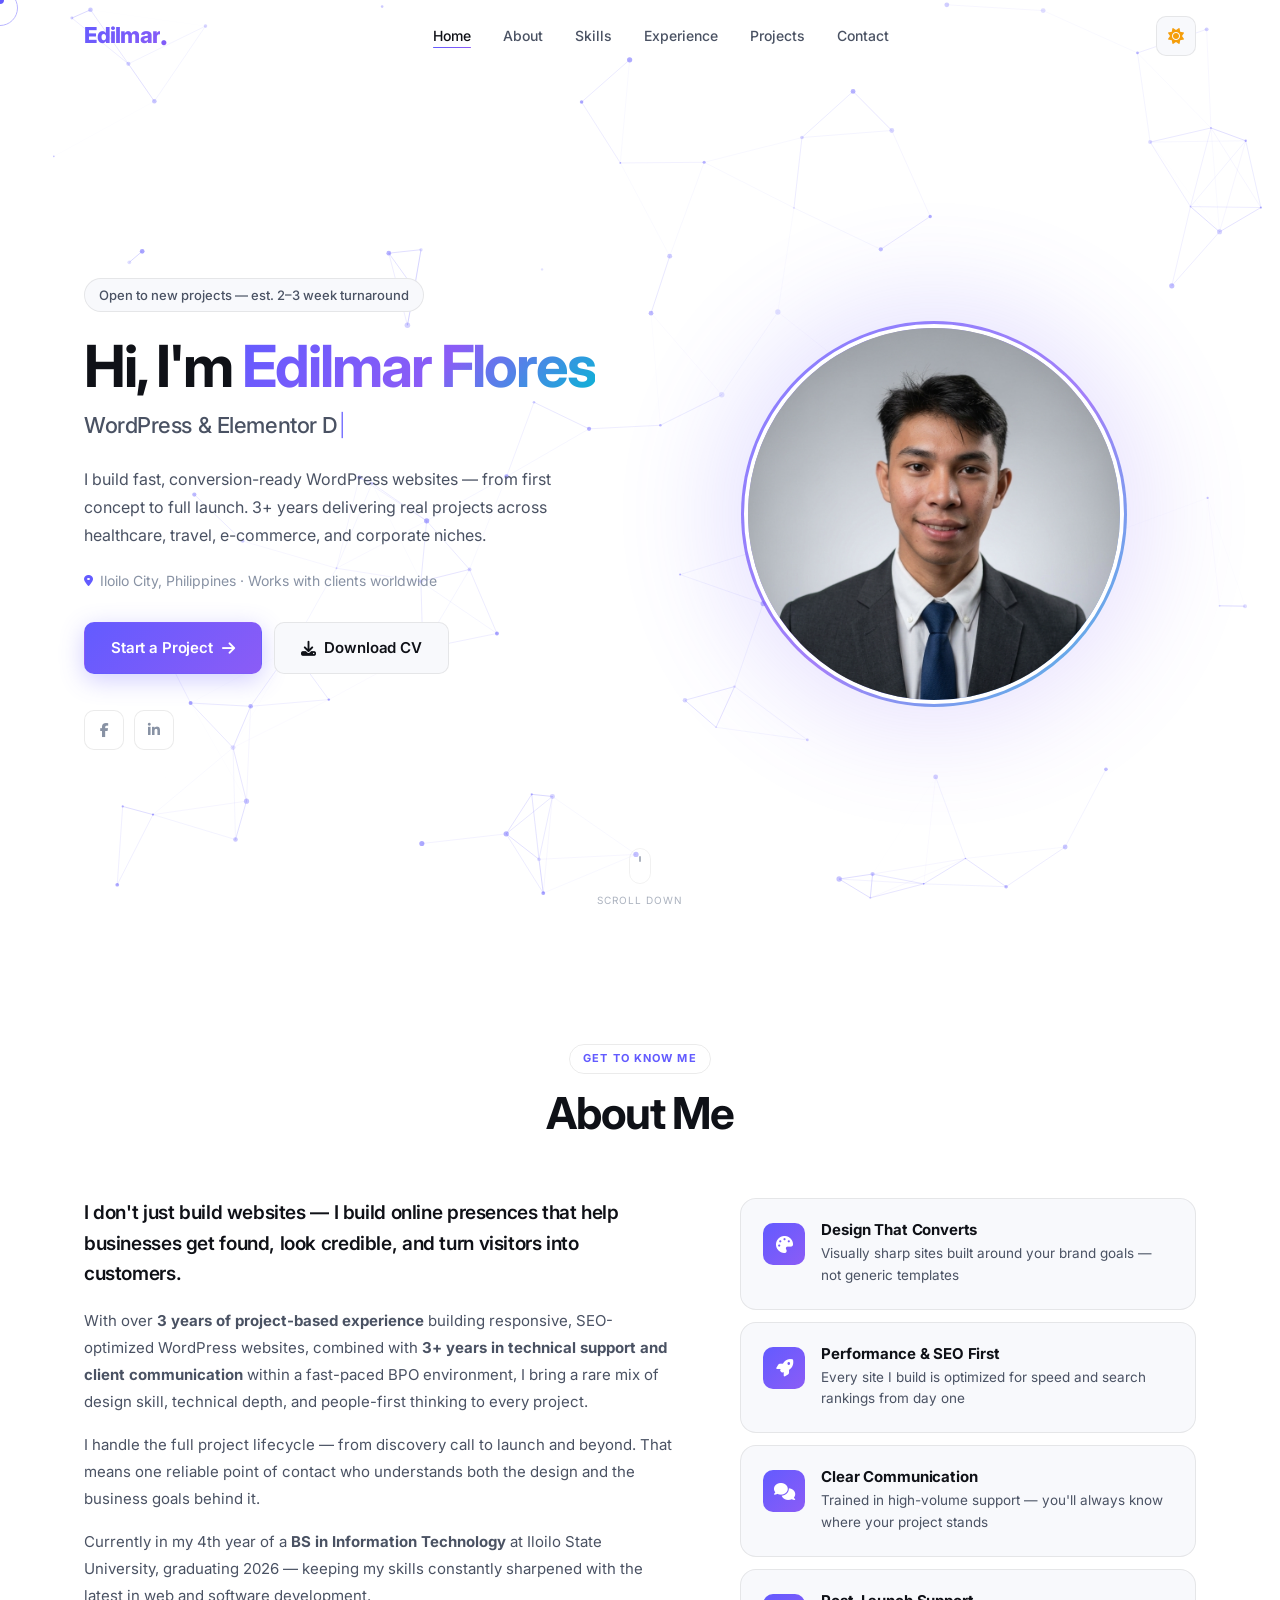
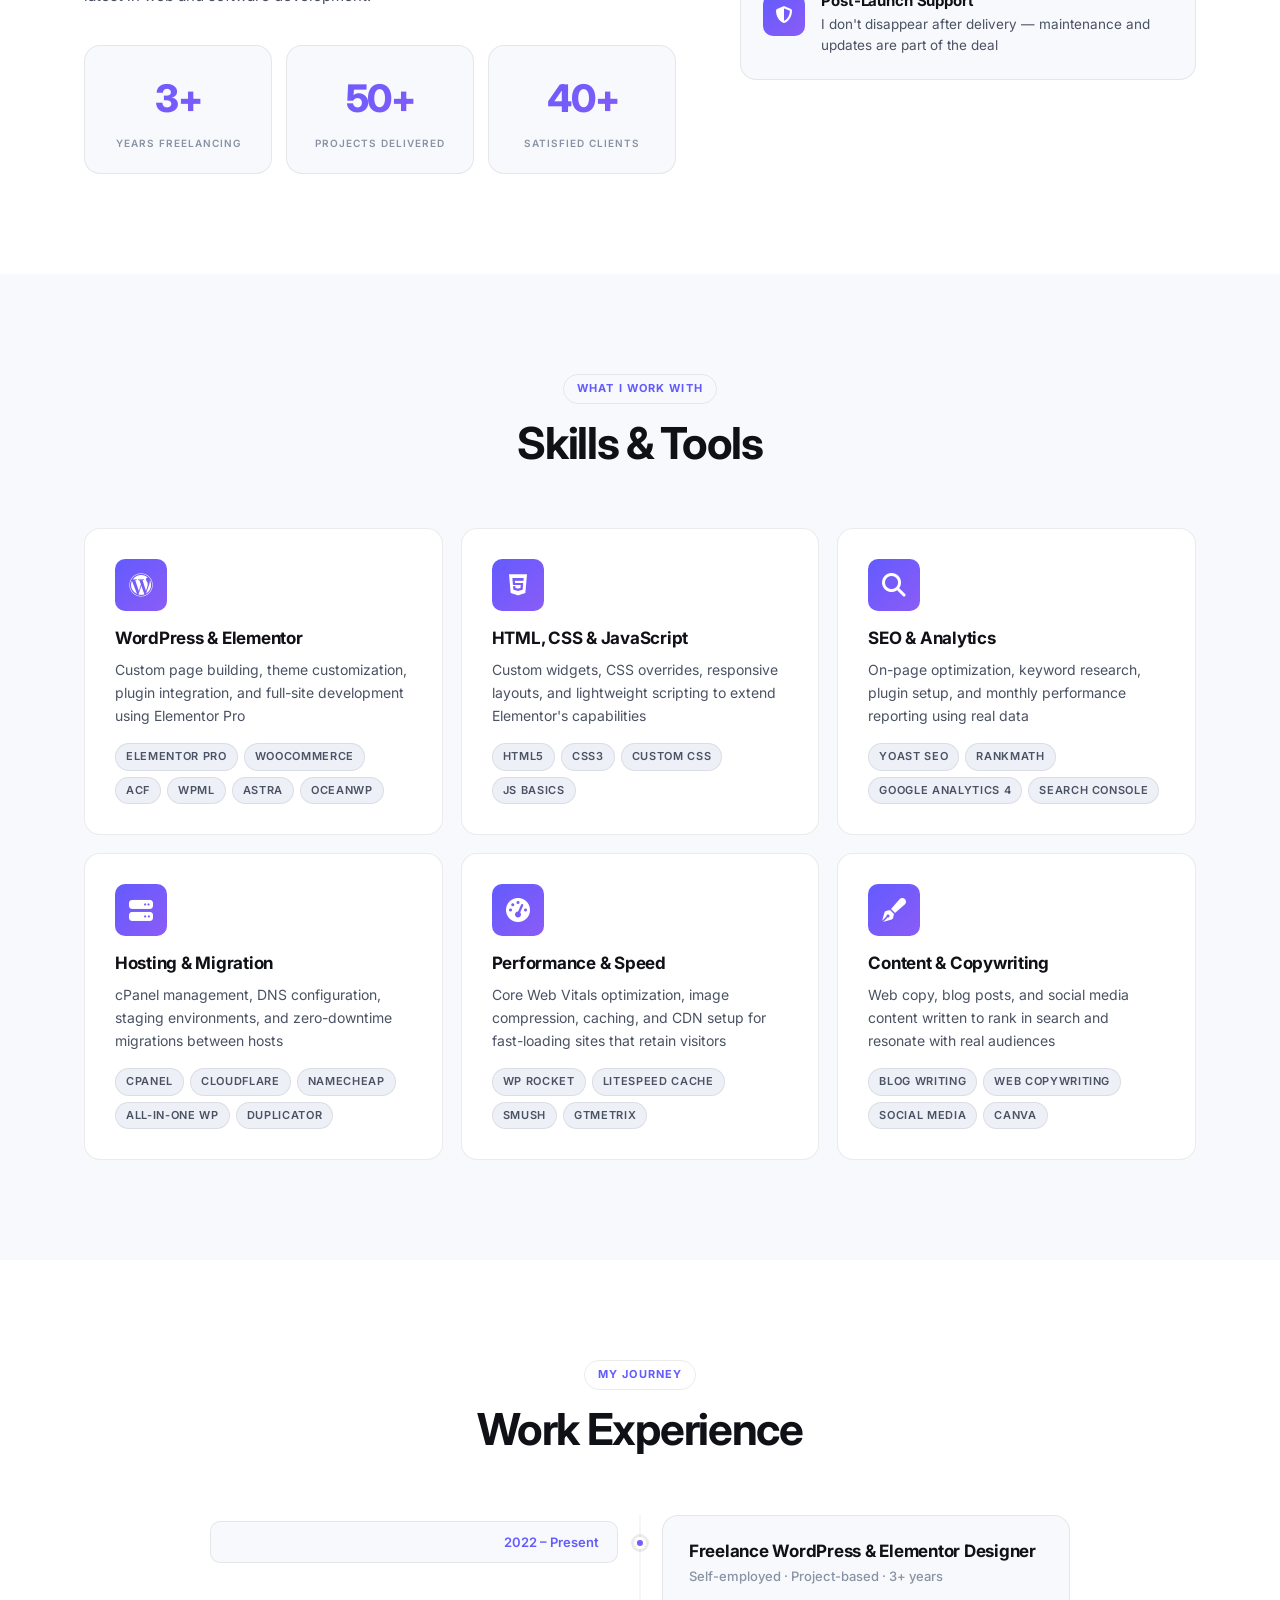
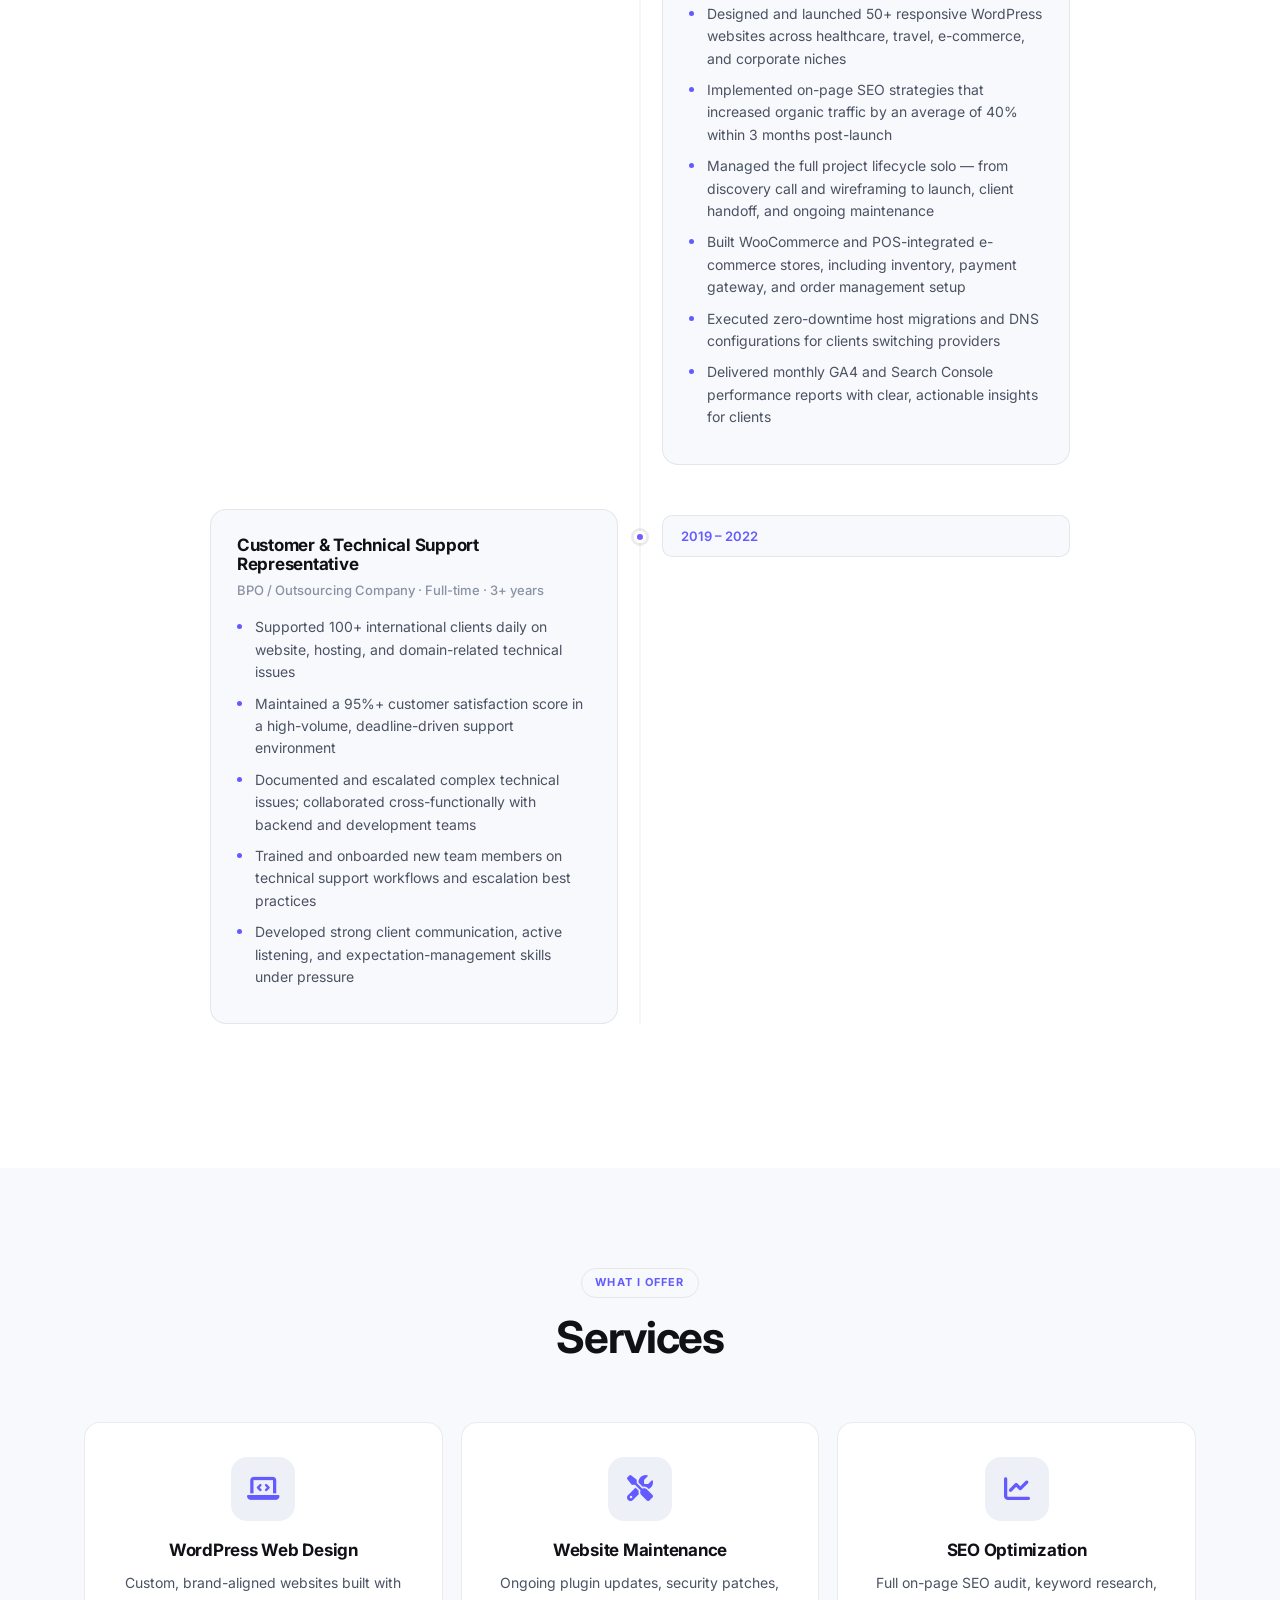
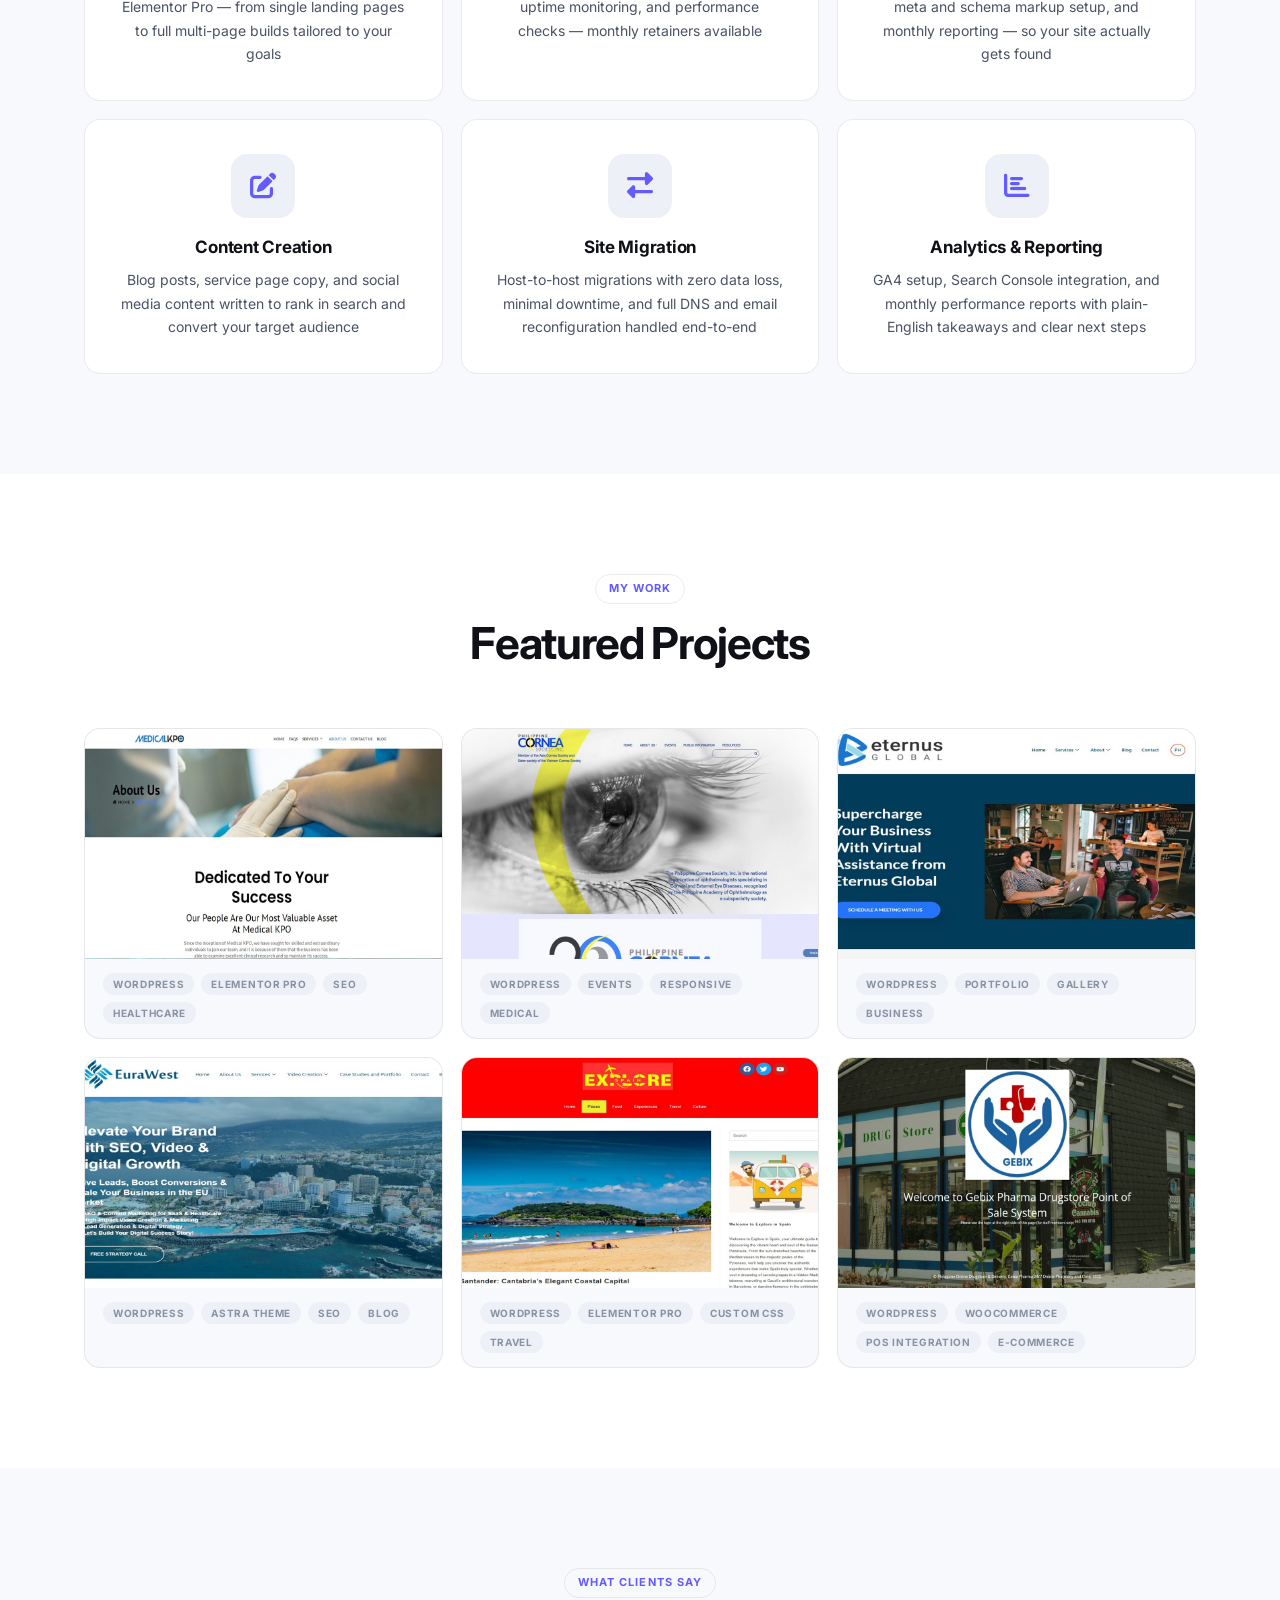
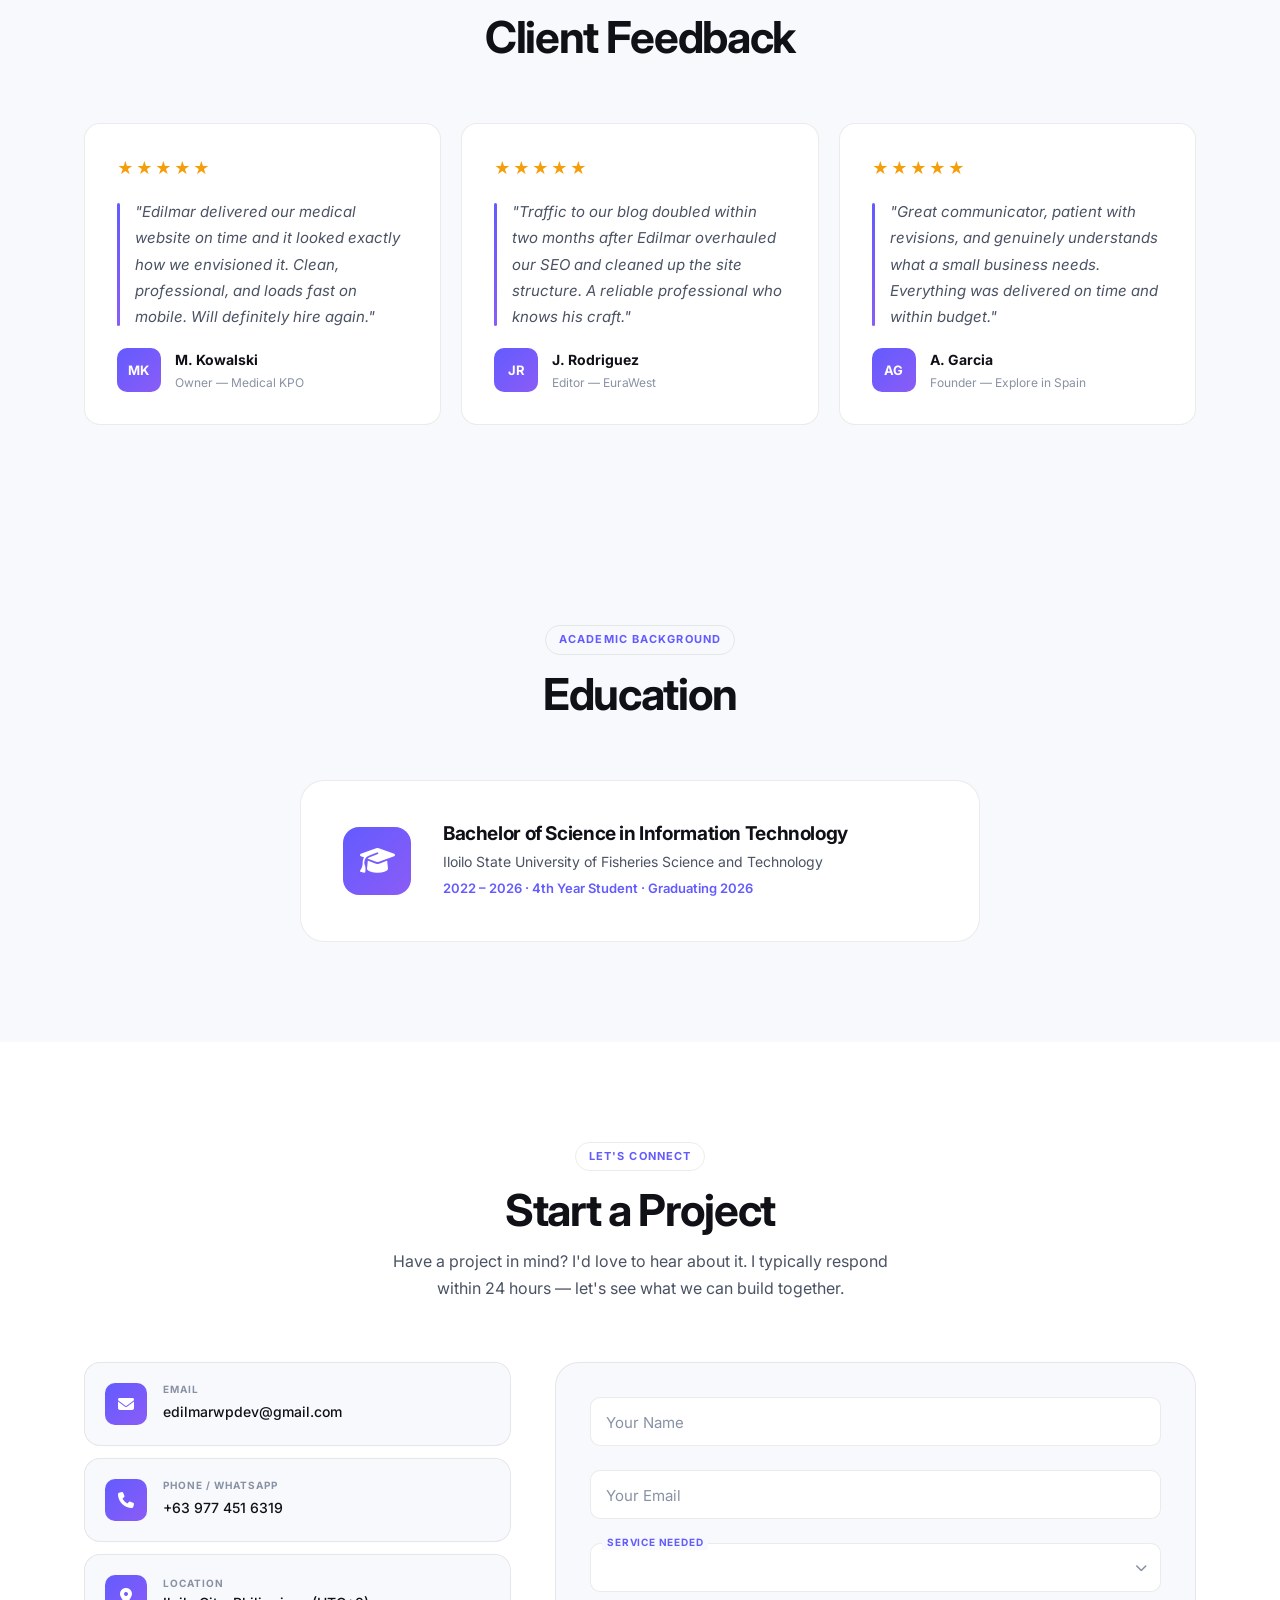
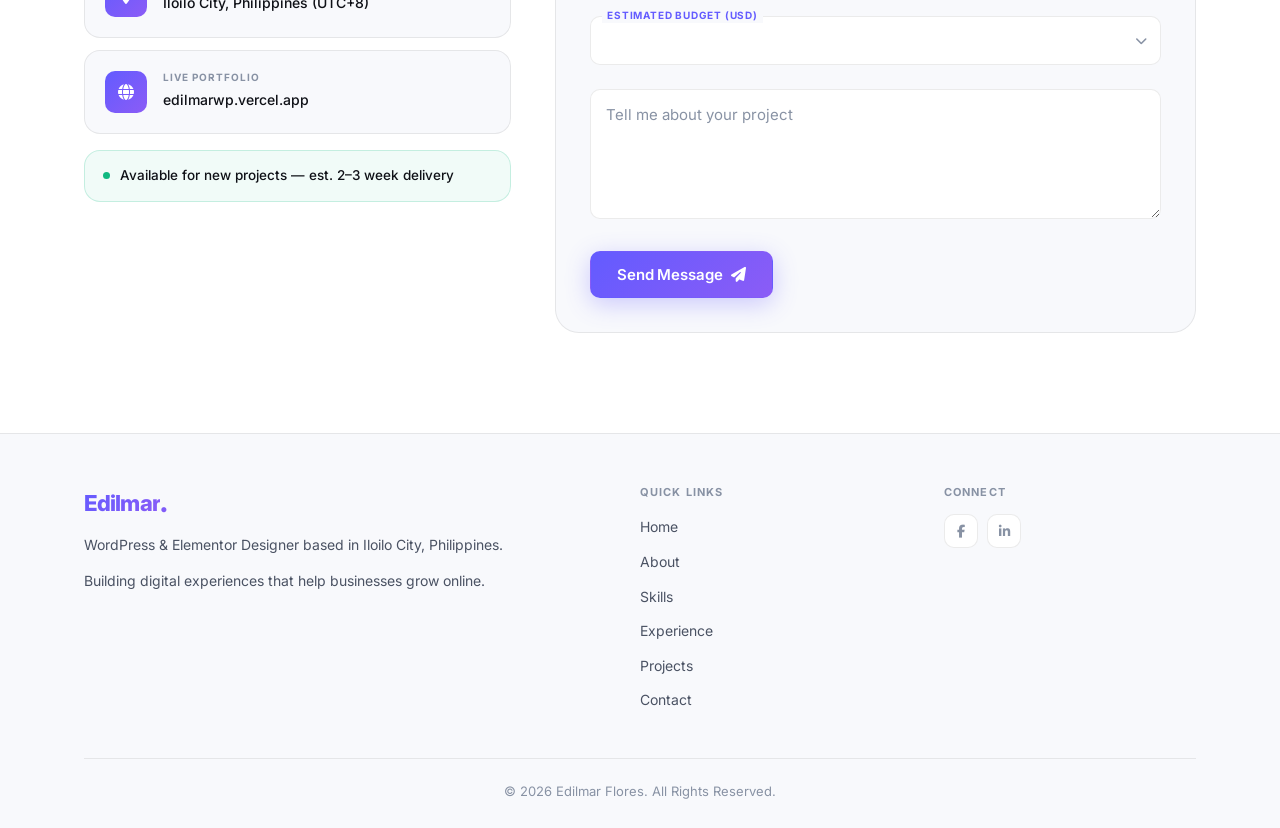
==== commit 5d961a45: "push" ====
--- a/index.html
+++ b/index.html
@@ -101,7 +101,7 @@
                             <span>Start a Project</span>
                             <i class="fas fa-arrow-right"></i>
                         </a>
-                        <a href="Edilmar_Flores_Resume.pdf" download class="btn btn-secondary">
+                        <a href="Edilmar_Flores_Resume_2026.pdf" download class="btn btn-secondary">
                             <i class="fas fa-download"></i>
                             <span>Download CV</span>
                         </a>
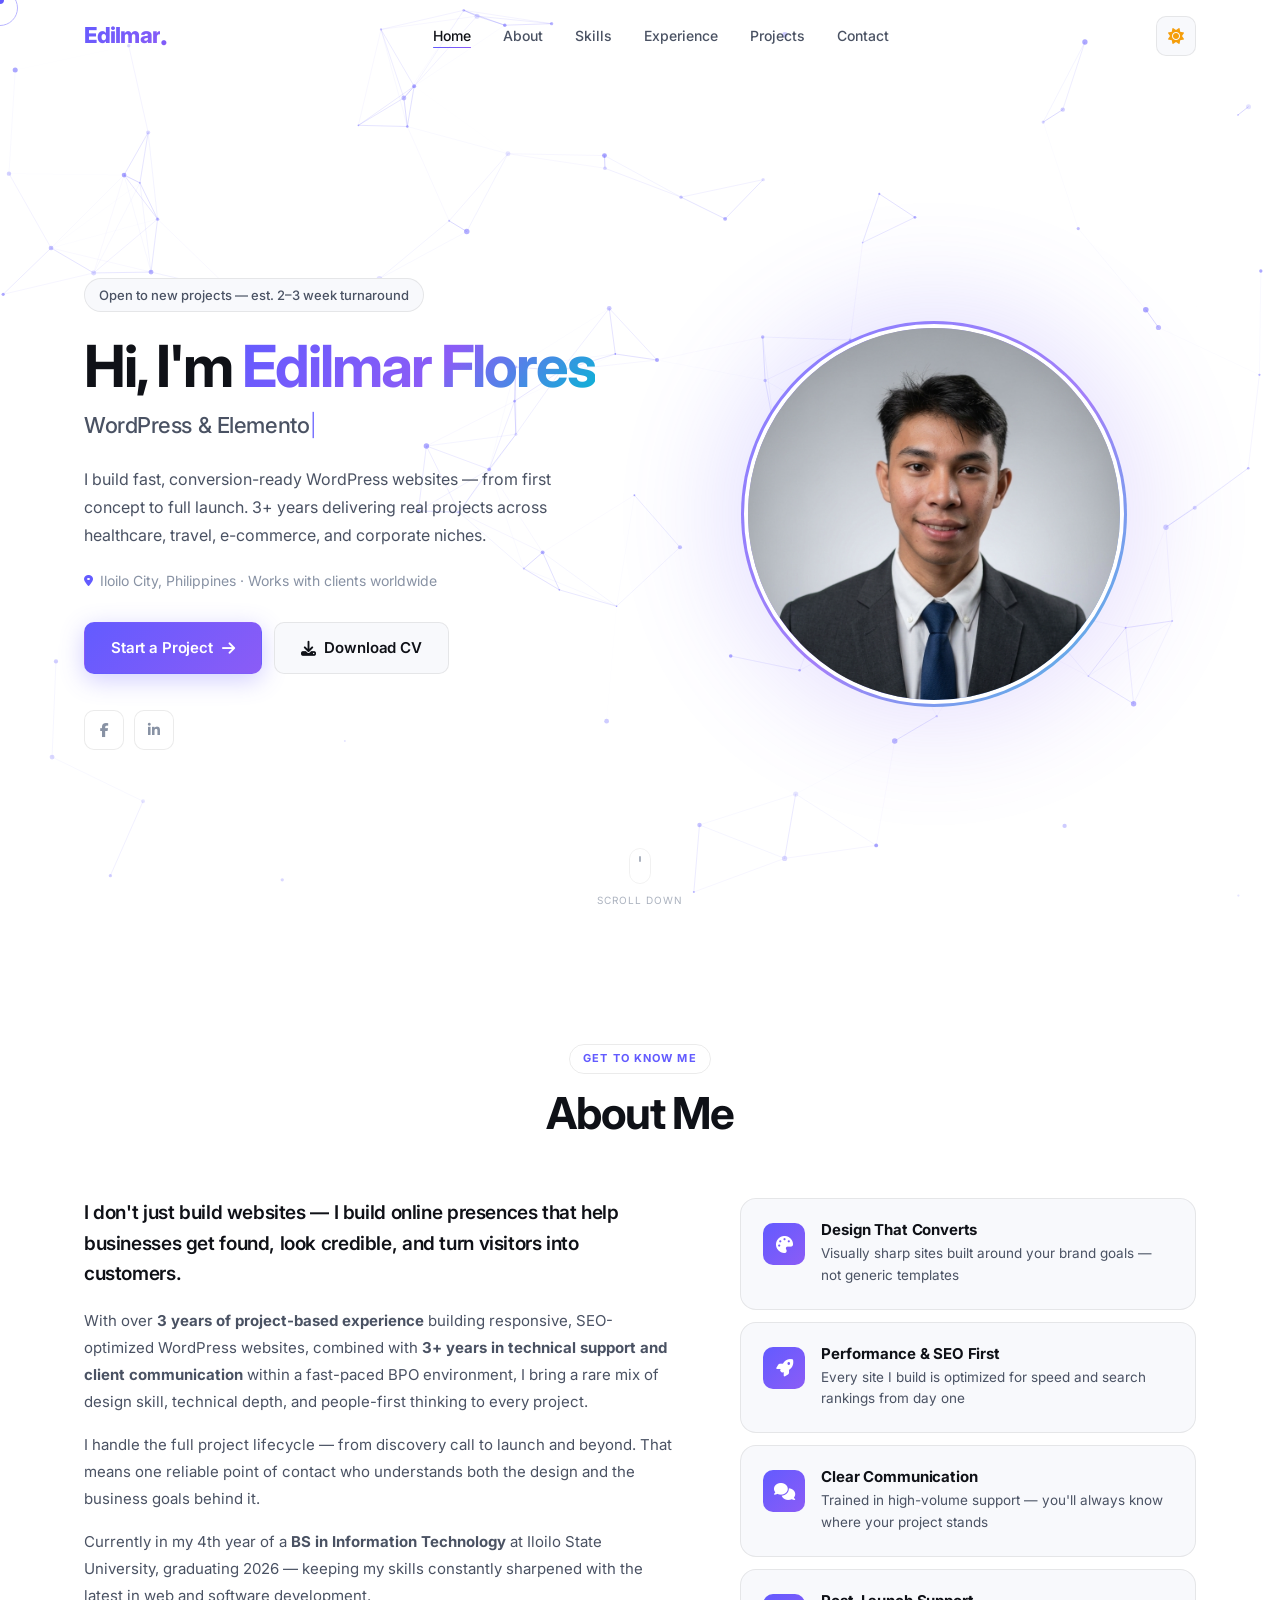
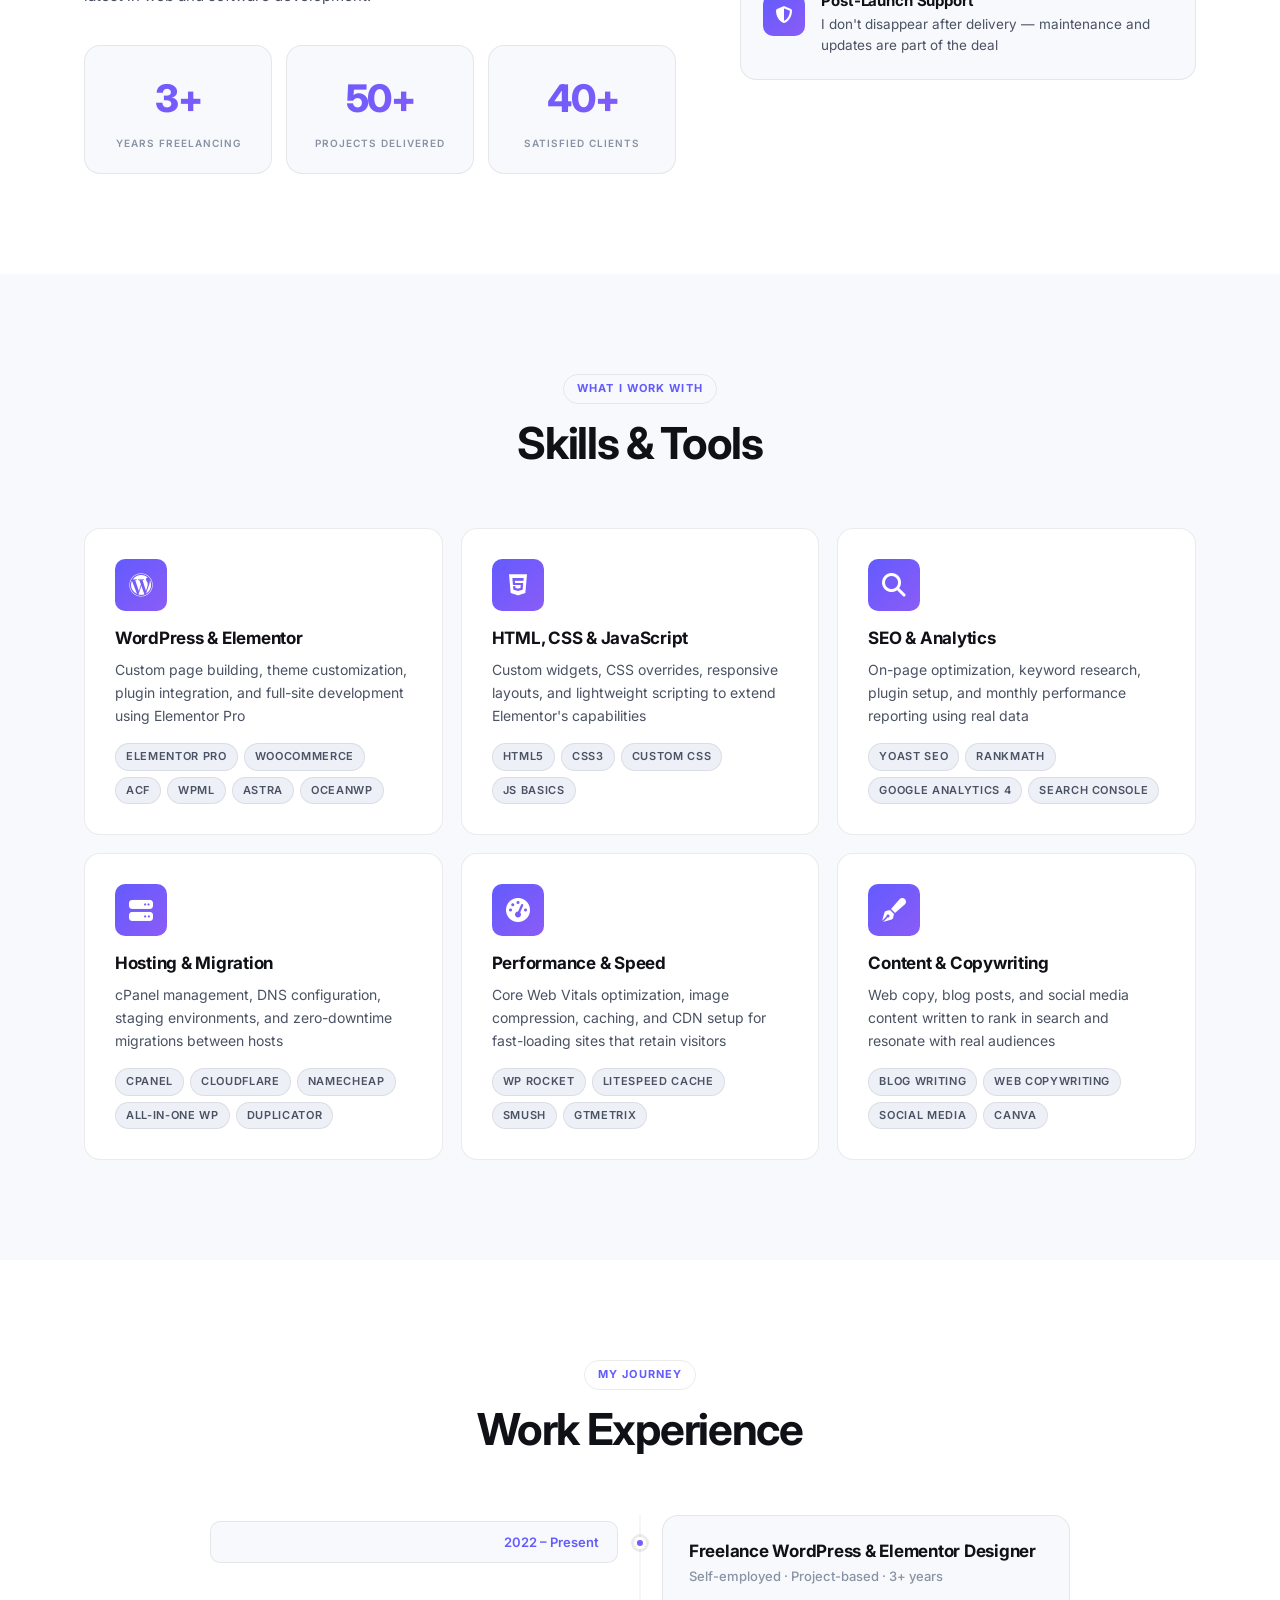
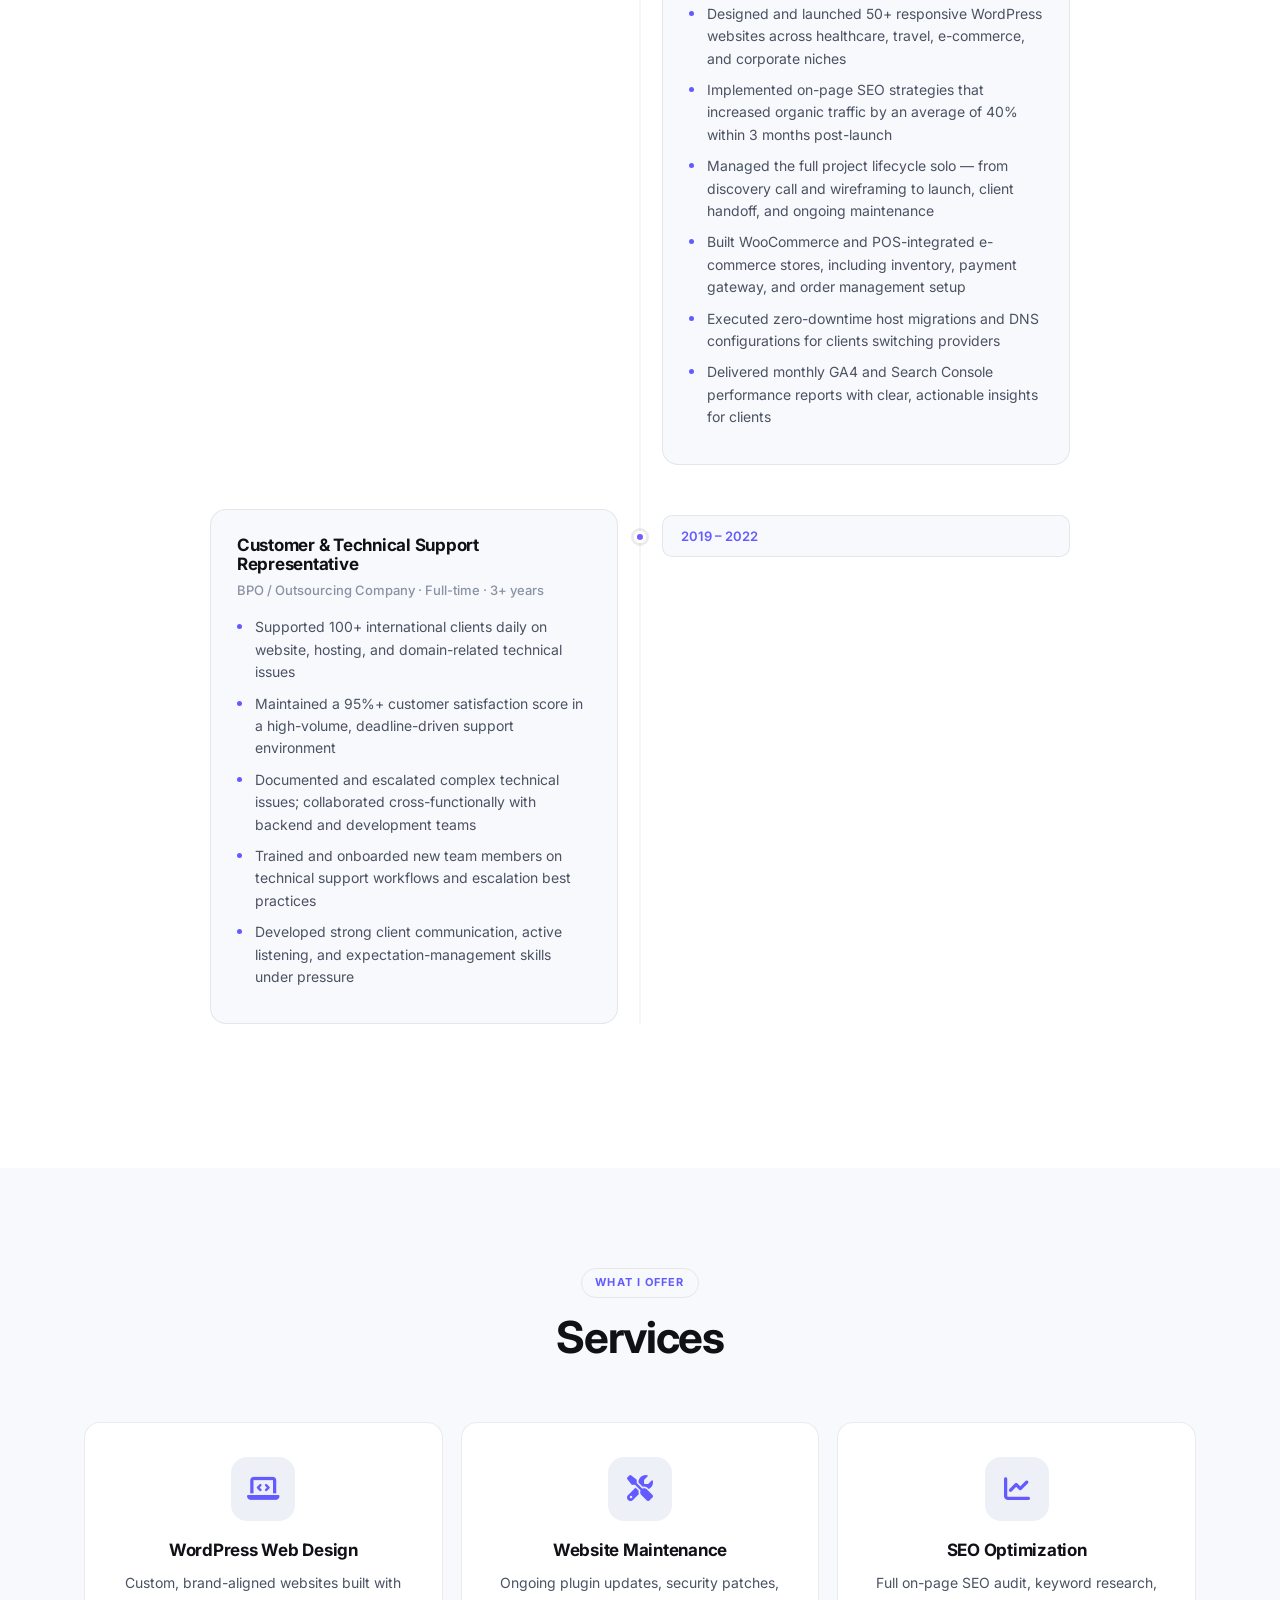
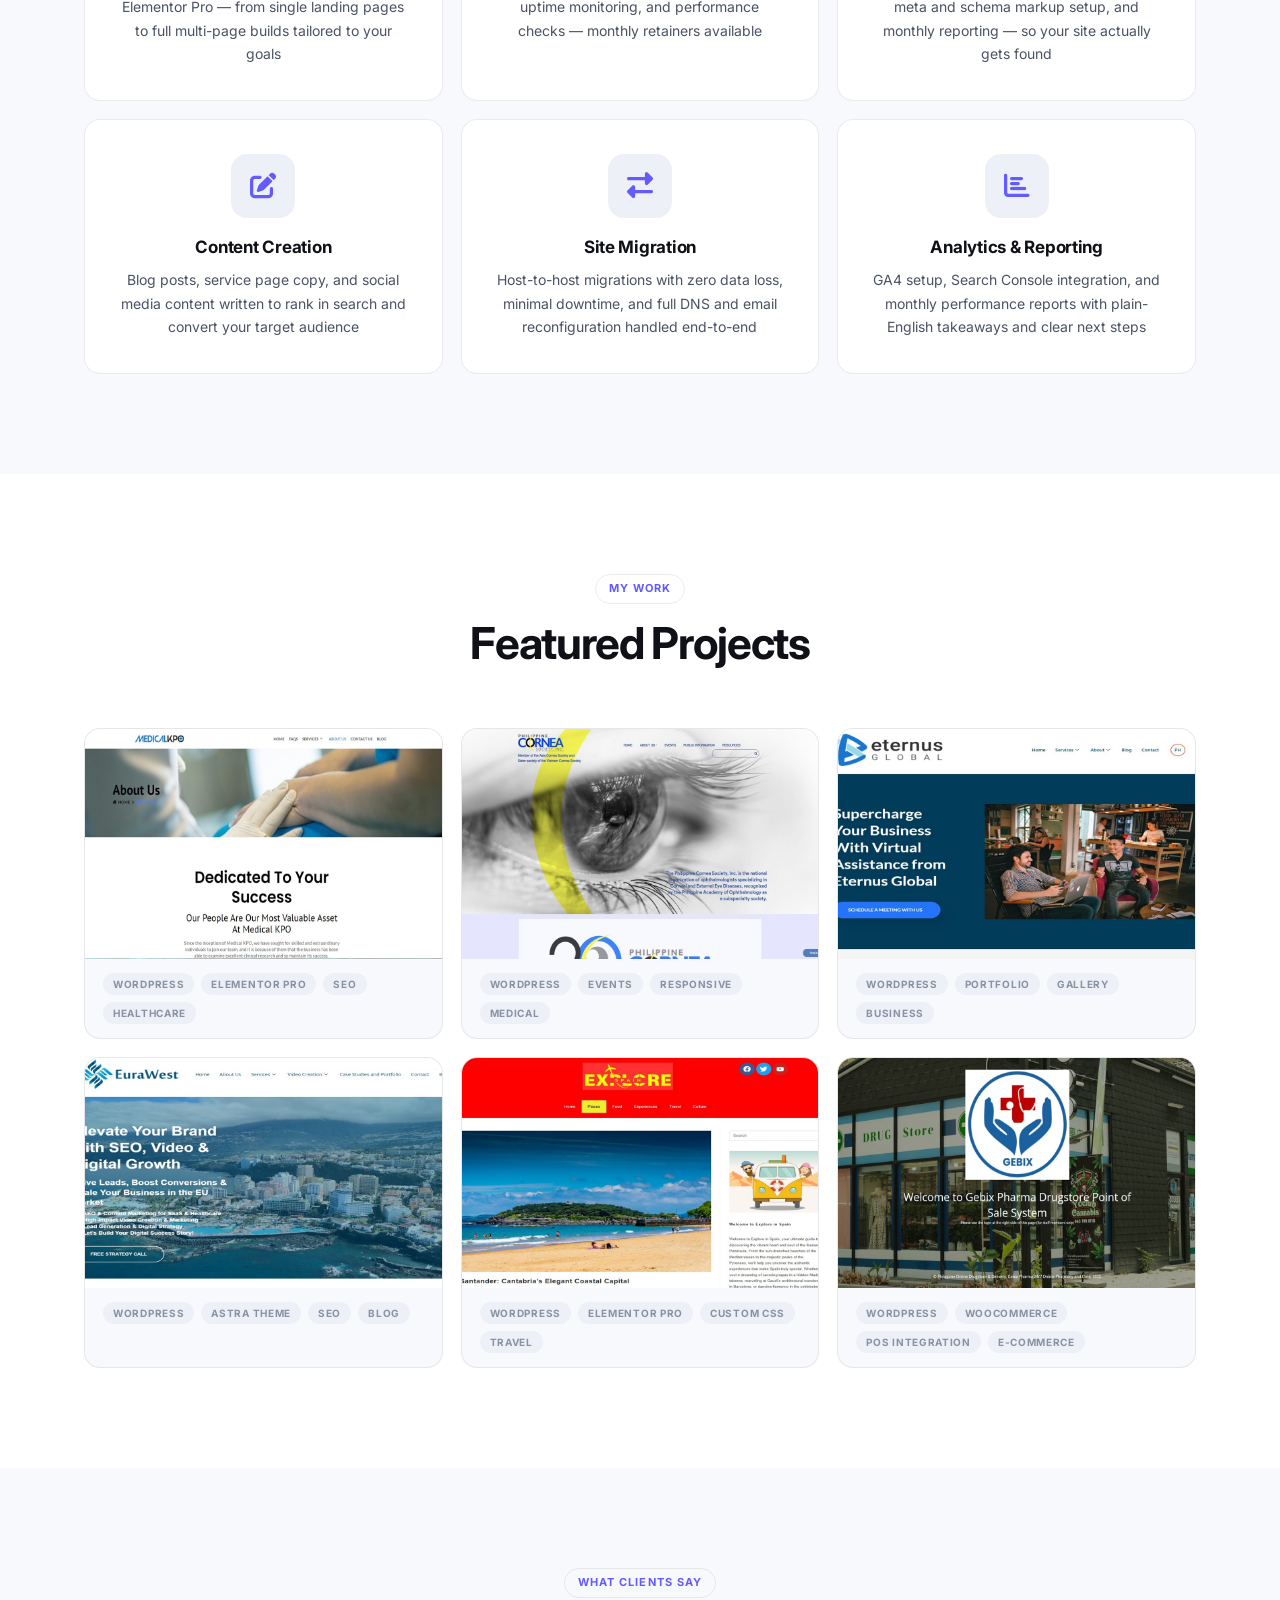
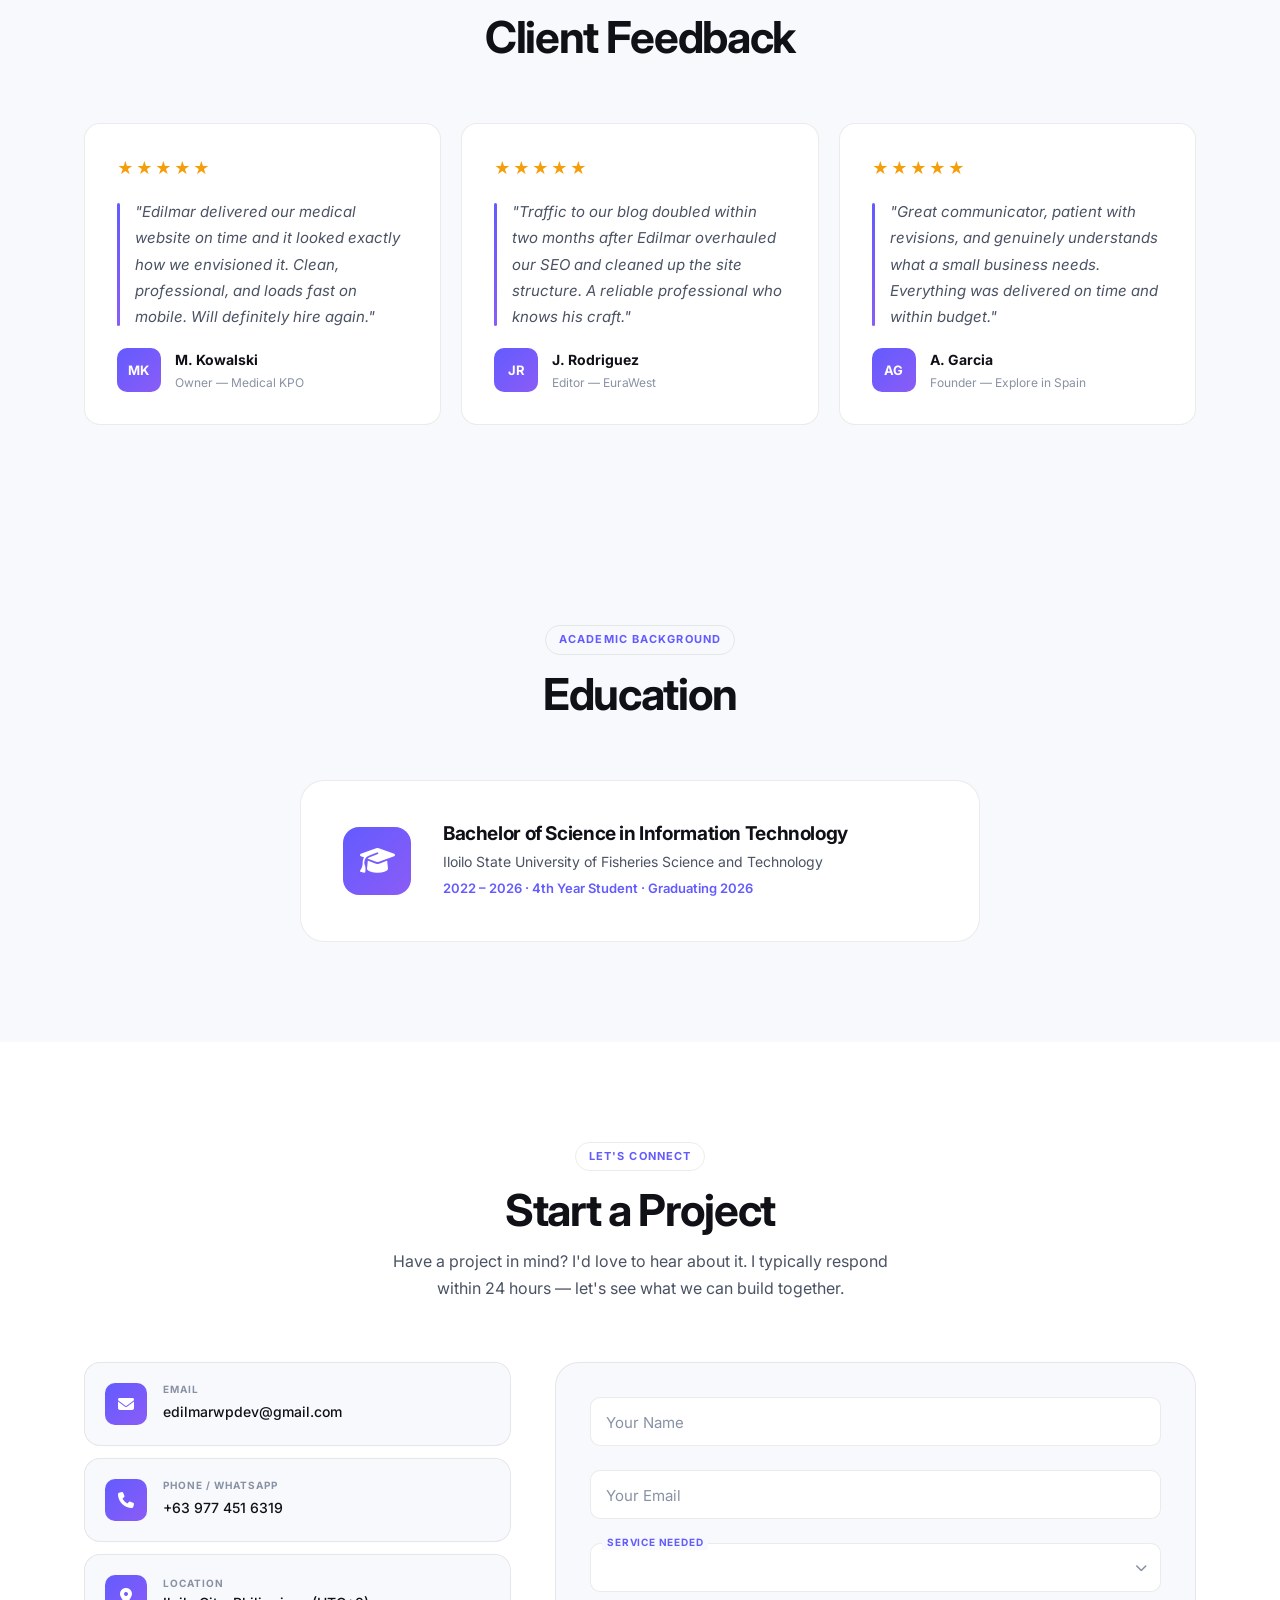
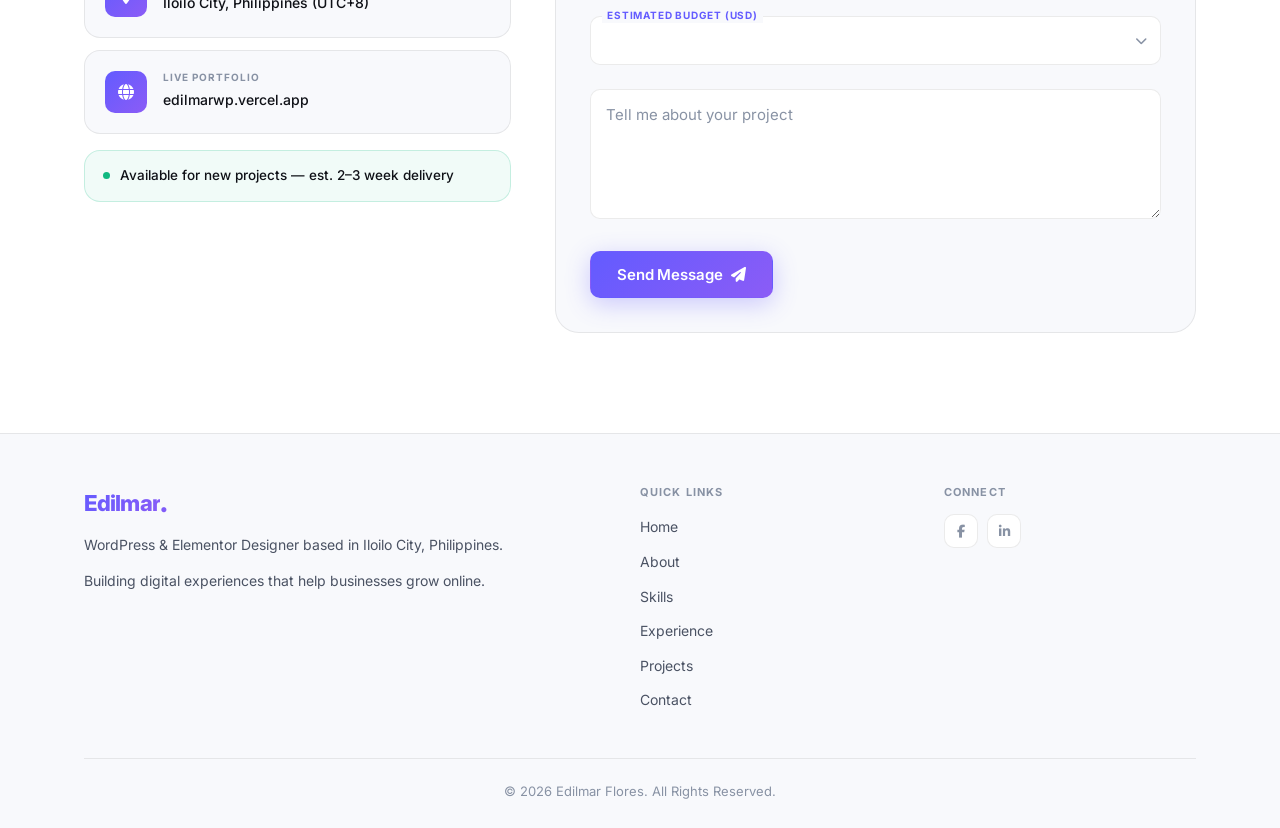
==== commit b6223dd8: "Commit" ====
--- a/index.html
+++ b/index.html
@@ -101,7 +101,7 @@
                             <span>Start a Project</span>
                             <i class="fas fa-arrow-right"></i>
                         </a>
-                        <a href="Edilmar_Flores_Resume_2026.pdf" download class="btn btn-secondary">
+                        <a href="Edilmar_Flores_Resume_Updated.pdf" download class="btn btn-secondary">
                             <i class="fas fa-download"></i>
                             <span>Download CV</span>
                         </a>
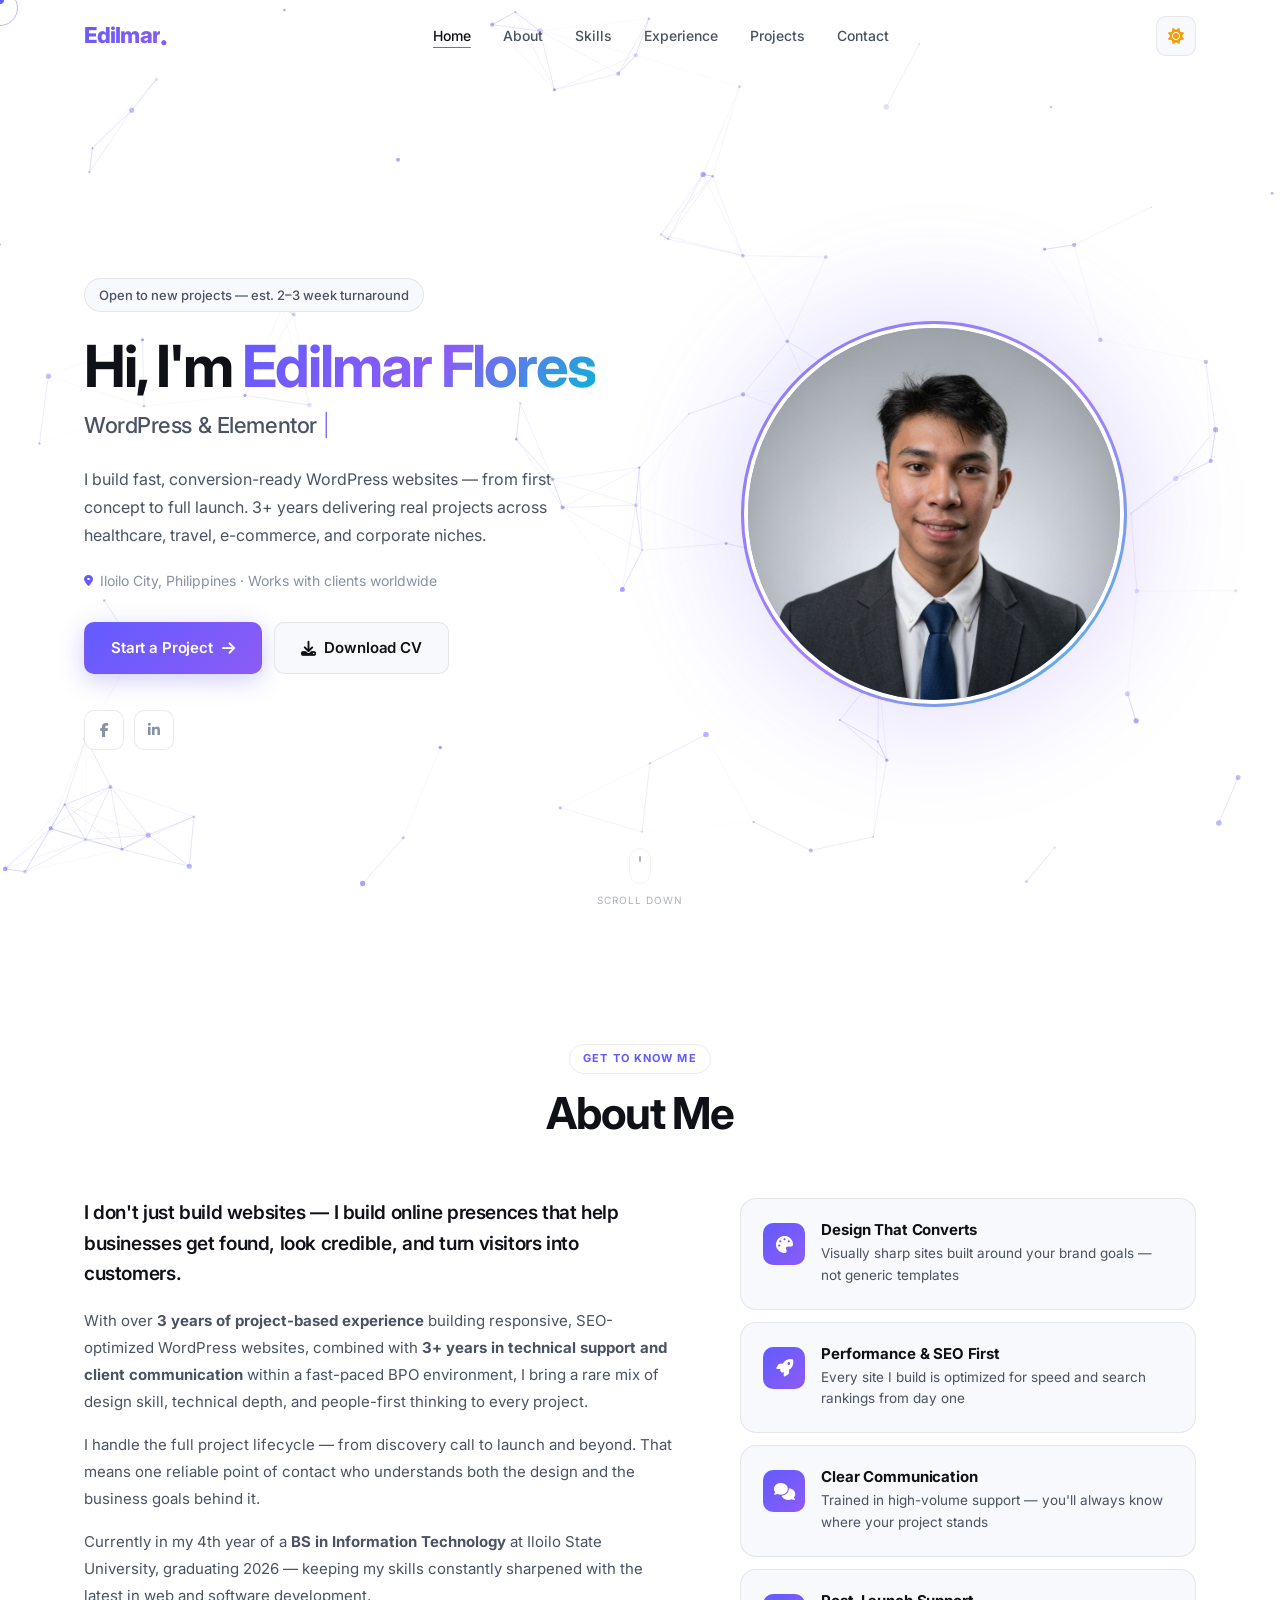
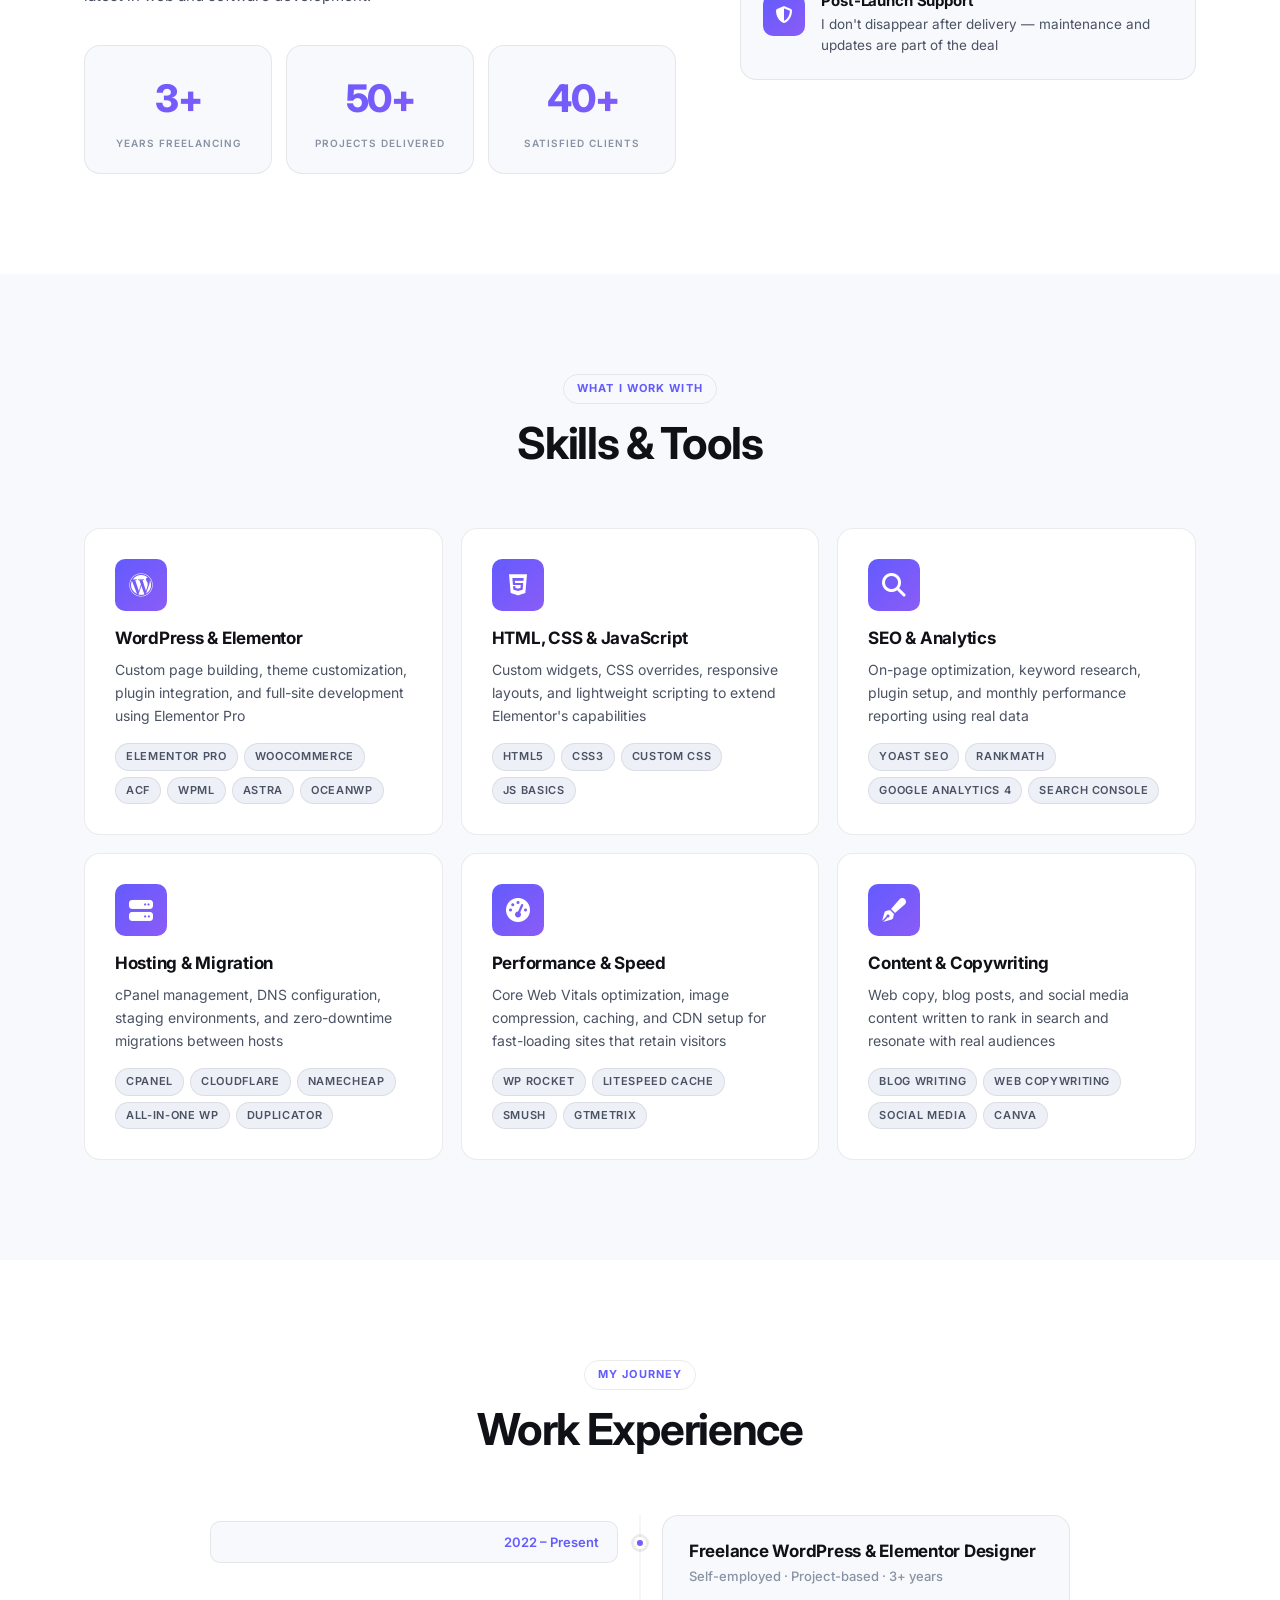
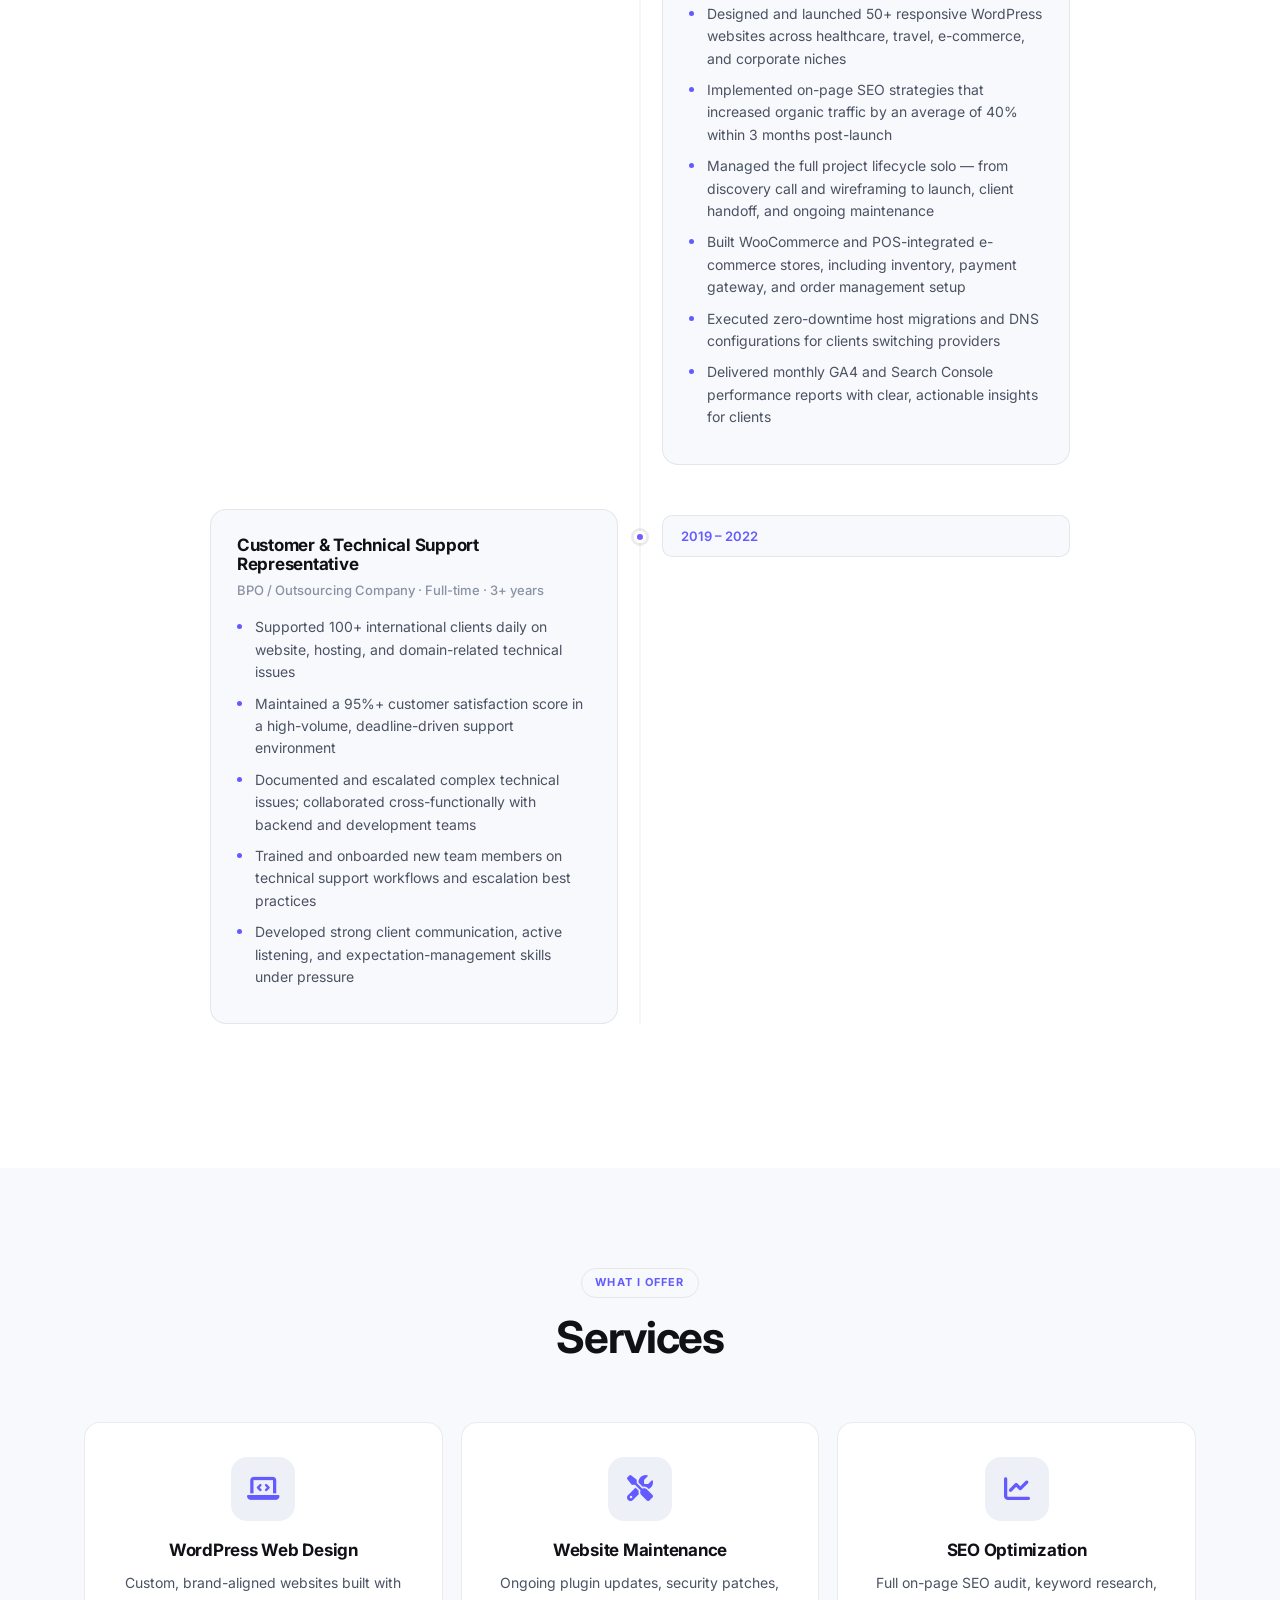
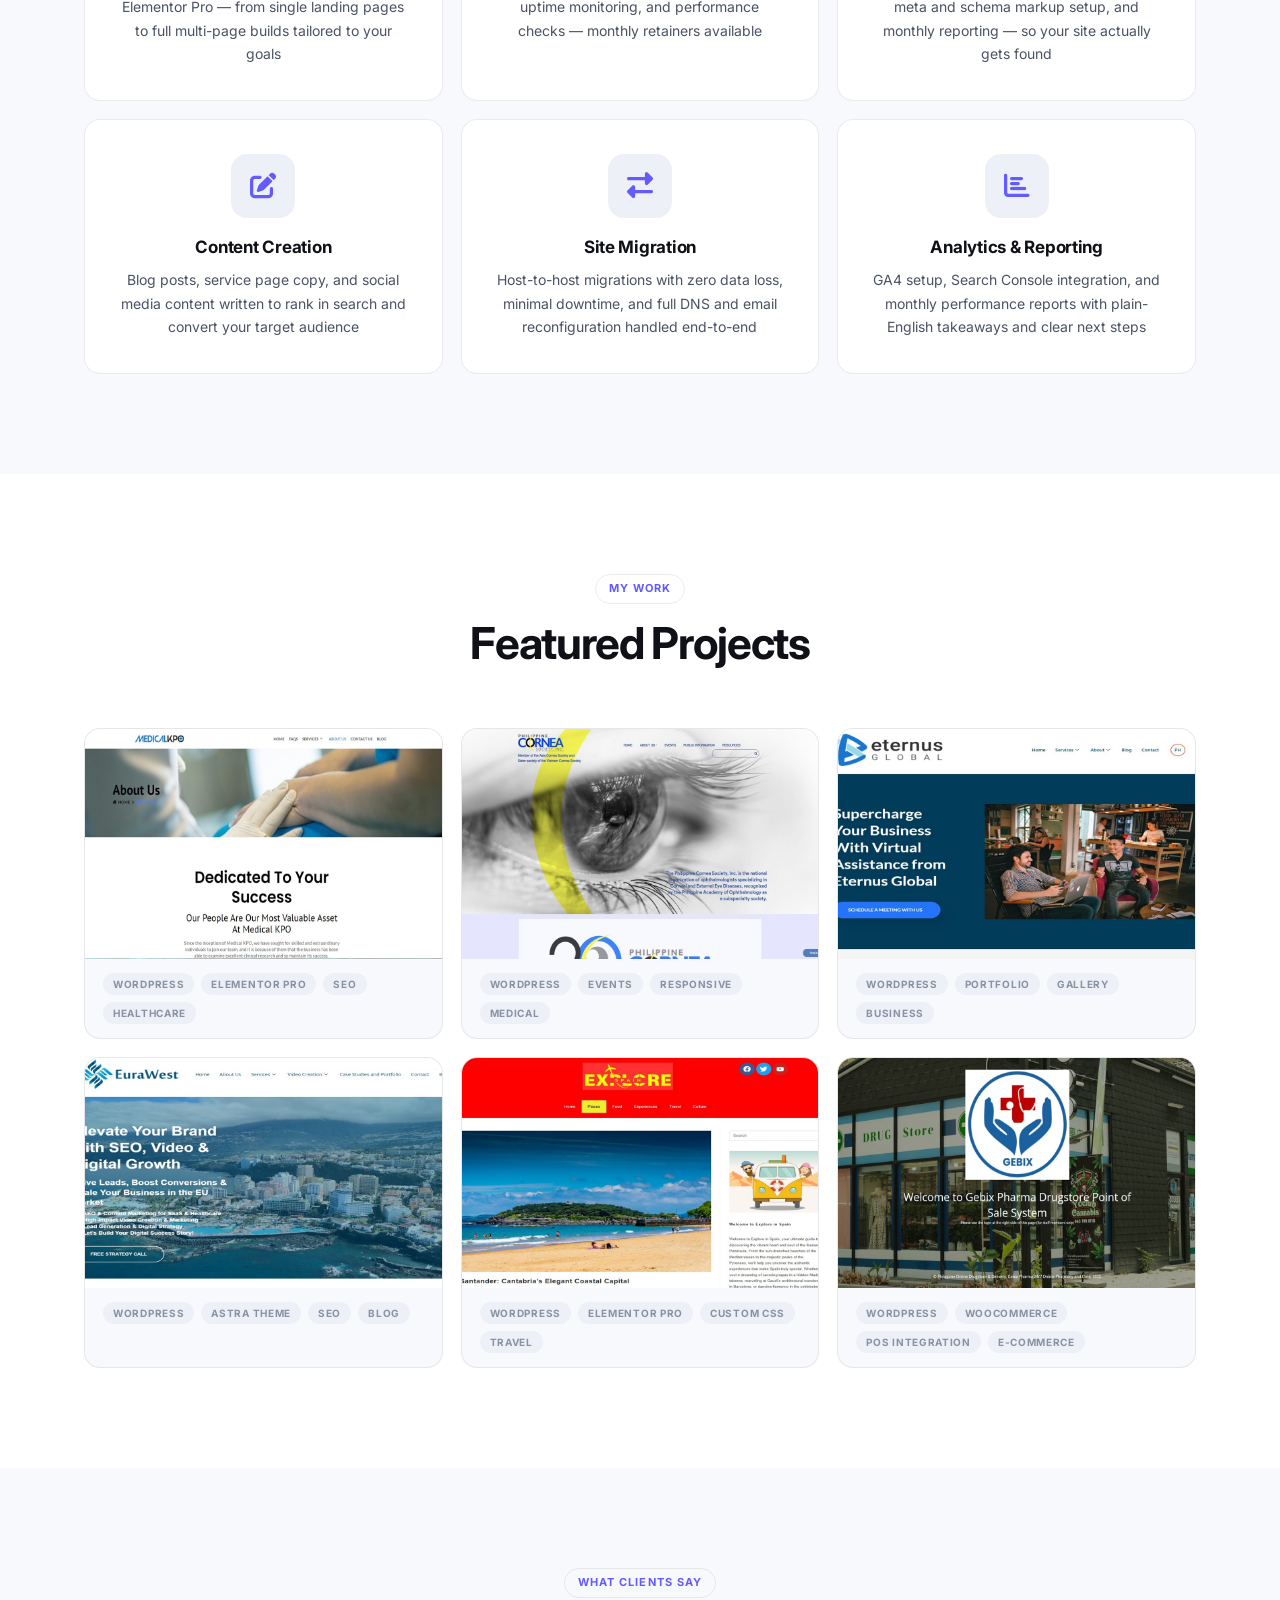
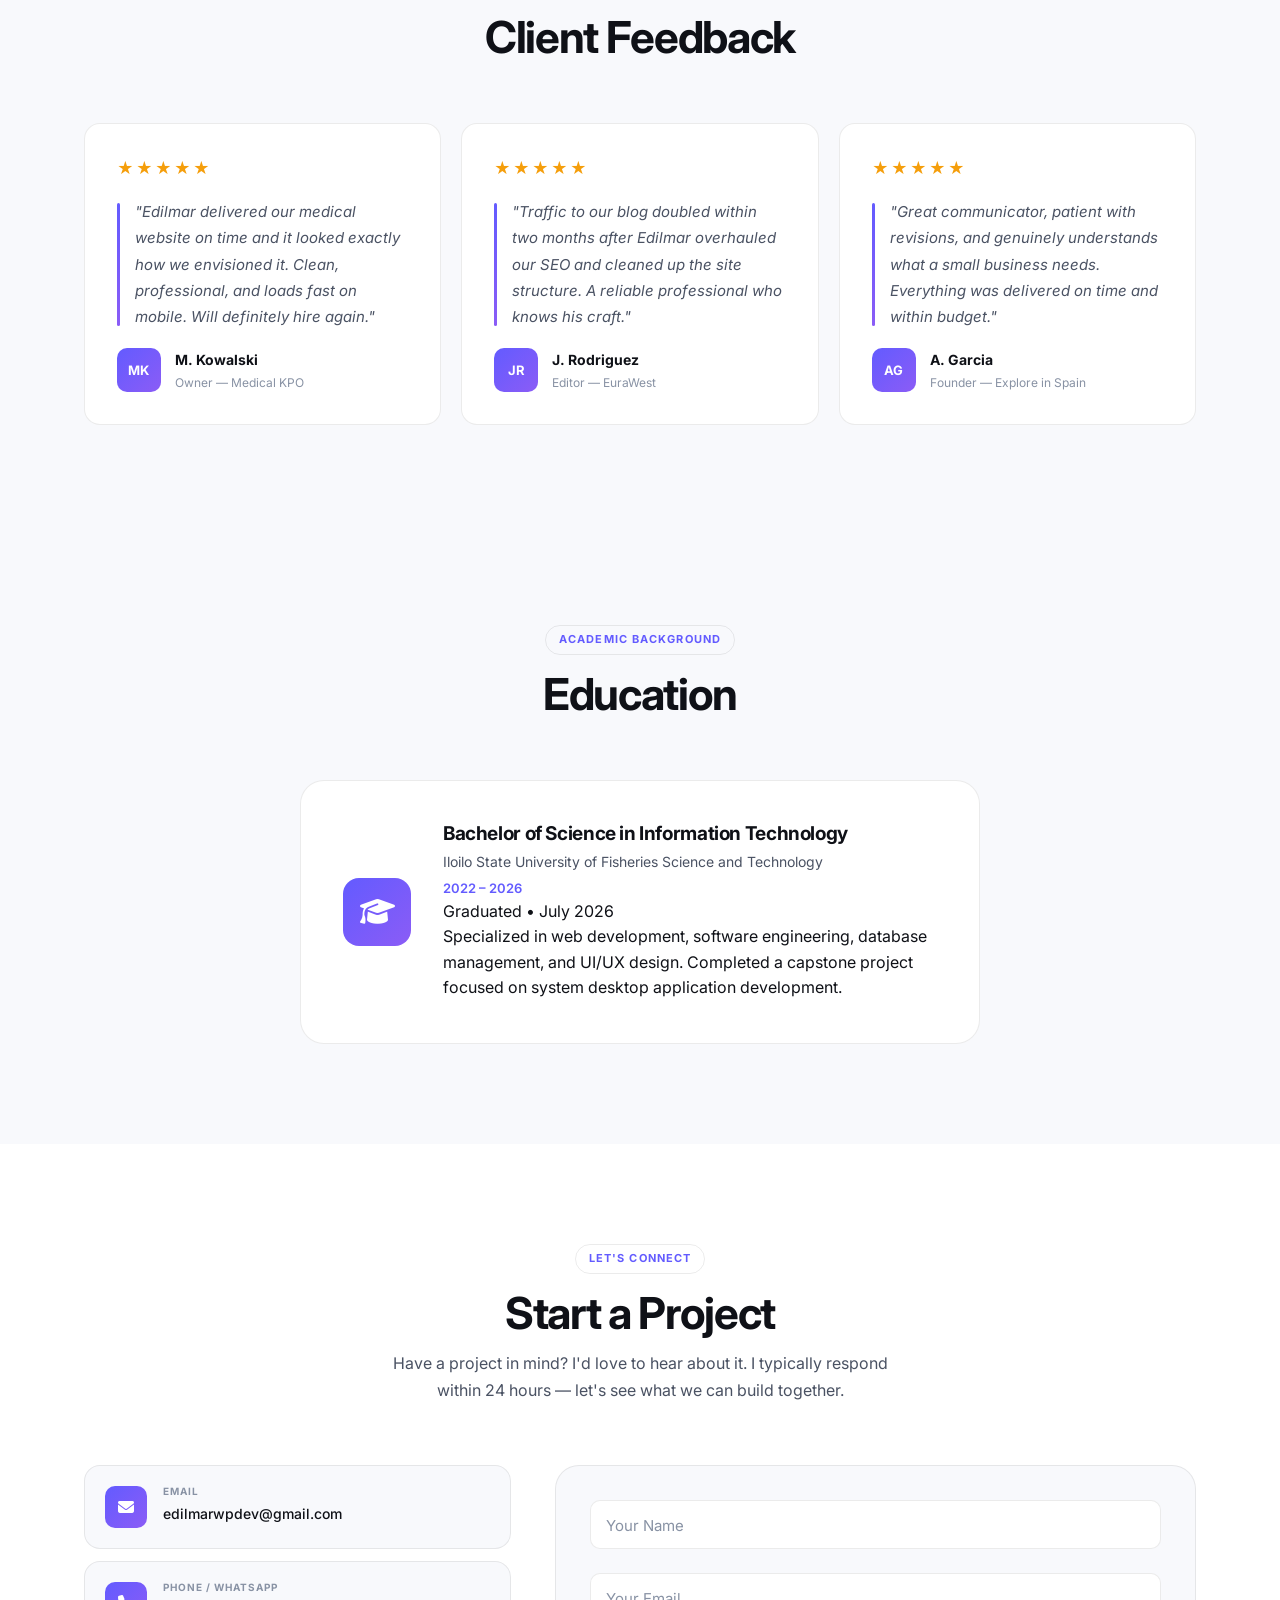
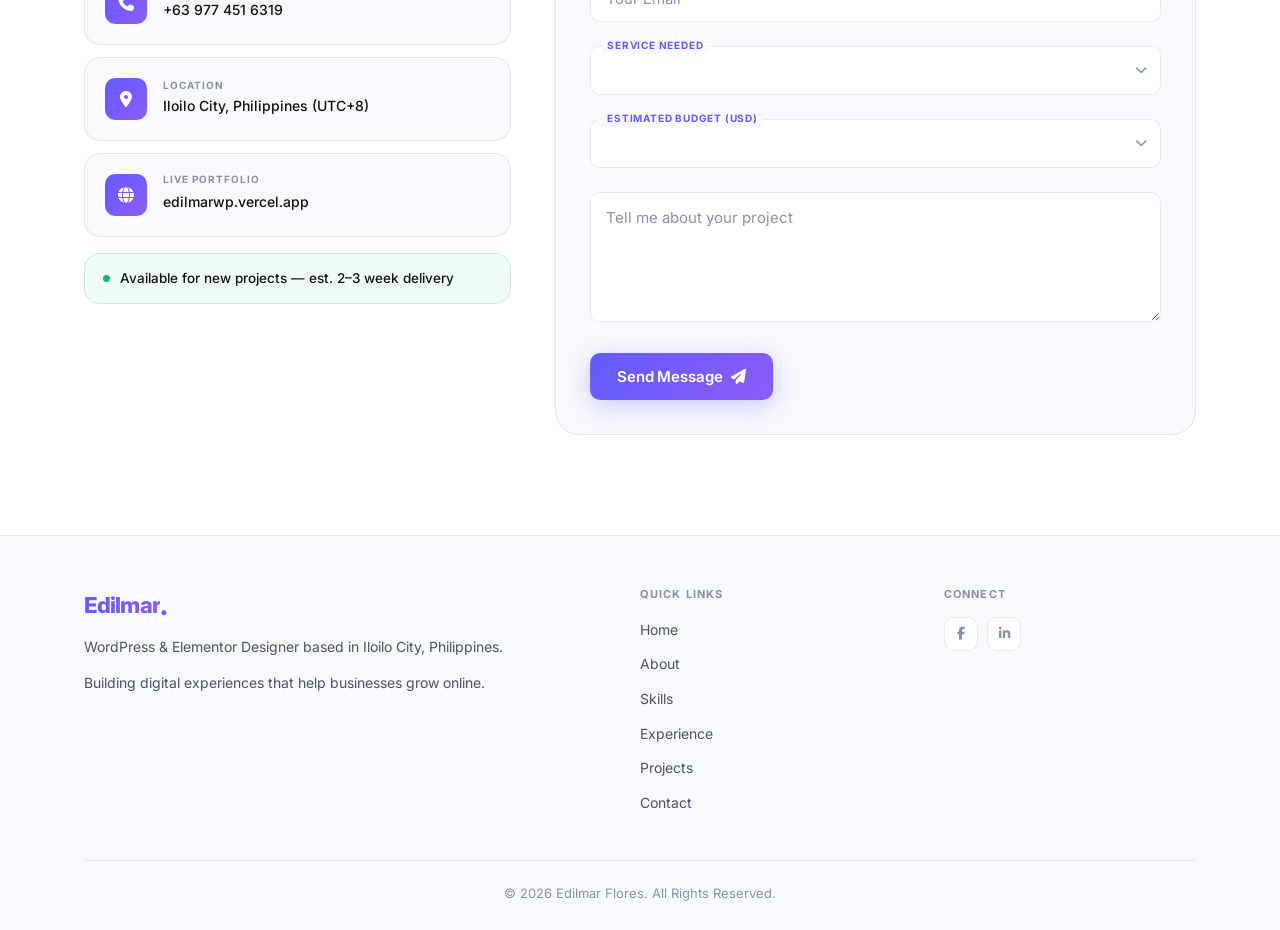
==== commit 2f56015c: "Commit" ====
--- a/index.html
+++ b/index.html
@@ -101,7 +101,7 @@
                             <span>Start a Project</span>
                             <i class="fas fa-arrow-right"></i>
                         </a>
-                        <a href="Edilmar_Flores_Resume_Updated.pdf" download class="btn btn-secondary">
+                        <a href="Edilmar_Flores_Resume_2026.pdf" download class="btn btn-secondary">
                             <i class="fas fa-download"></i>
                             <span>Download CV</span>
                         </a>
@@ -549,11 +549,36 @@
             </div>
             <div class="education-card" data-aos="zoom-in">
                 <div class="education-icon"><i class="fas fa-graduation-cap"></i></div>
-                <div class="education-content">
+
+
+                
+            <div class="education-content">
+                <h3>Bachelor of Science in Information Technology</h3>
+
+                <p class="education-school">
+                    Iloilo State University of Fisheries Science and Technology
+                </p>
+
+                <p class="education-year">
+                    2022 – 2026
+                </p>
+
+                <p class="education-status">
+                    Graduated • July 2026
+                </p>
+
+                <p class="education-description">
+                    Specialized in web development, software engineering, database management,
+                    and UI/UX design. Completed a capstone project focused on system desktop
+                    application development.
+                </p>
+            </div>
+                <!-- <div class="education-content">
                     <h3>Bachelor of Science in Information Technology</h3>
                     <p class="education-school">Iloilo State University of Fisheries Science and Technology</p>
                     <p class="education-year">2022 – 2026 · 4th Year Student · Graduating 2026</p>
-                </div>
+                </div> -->
+
             </div>
         </div>
     </section>
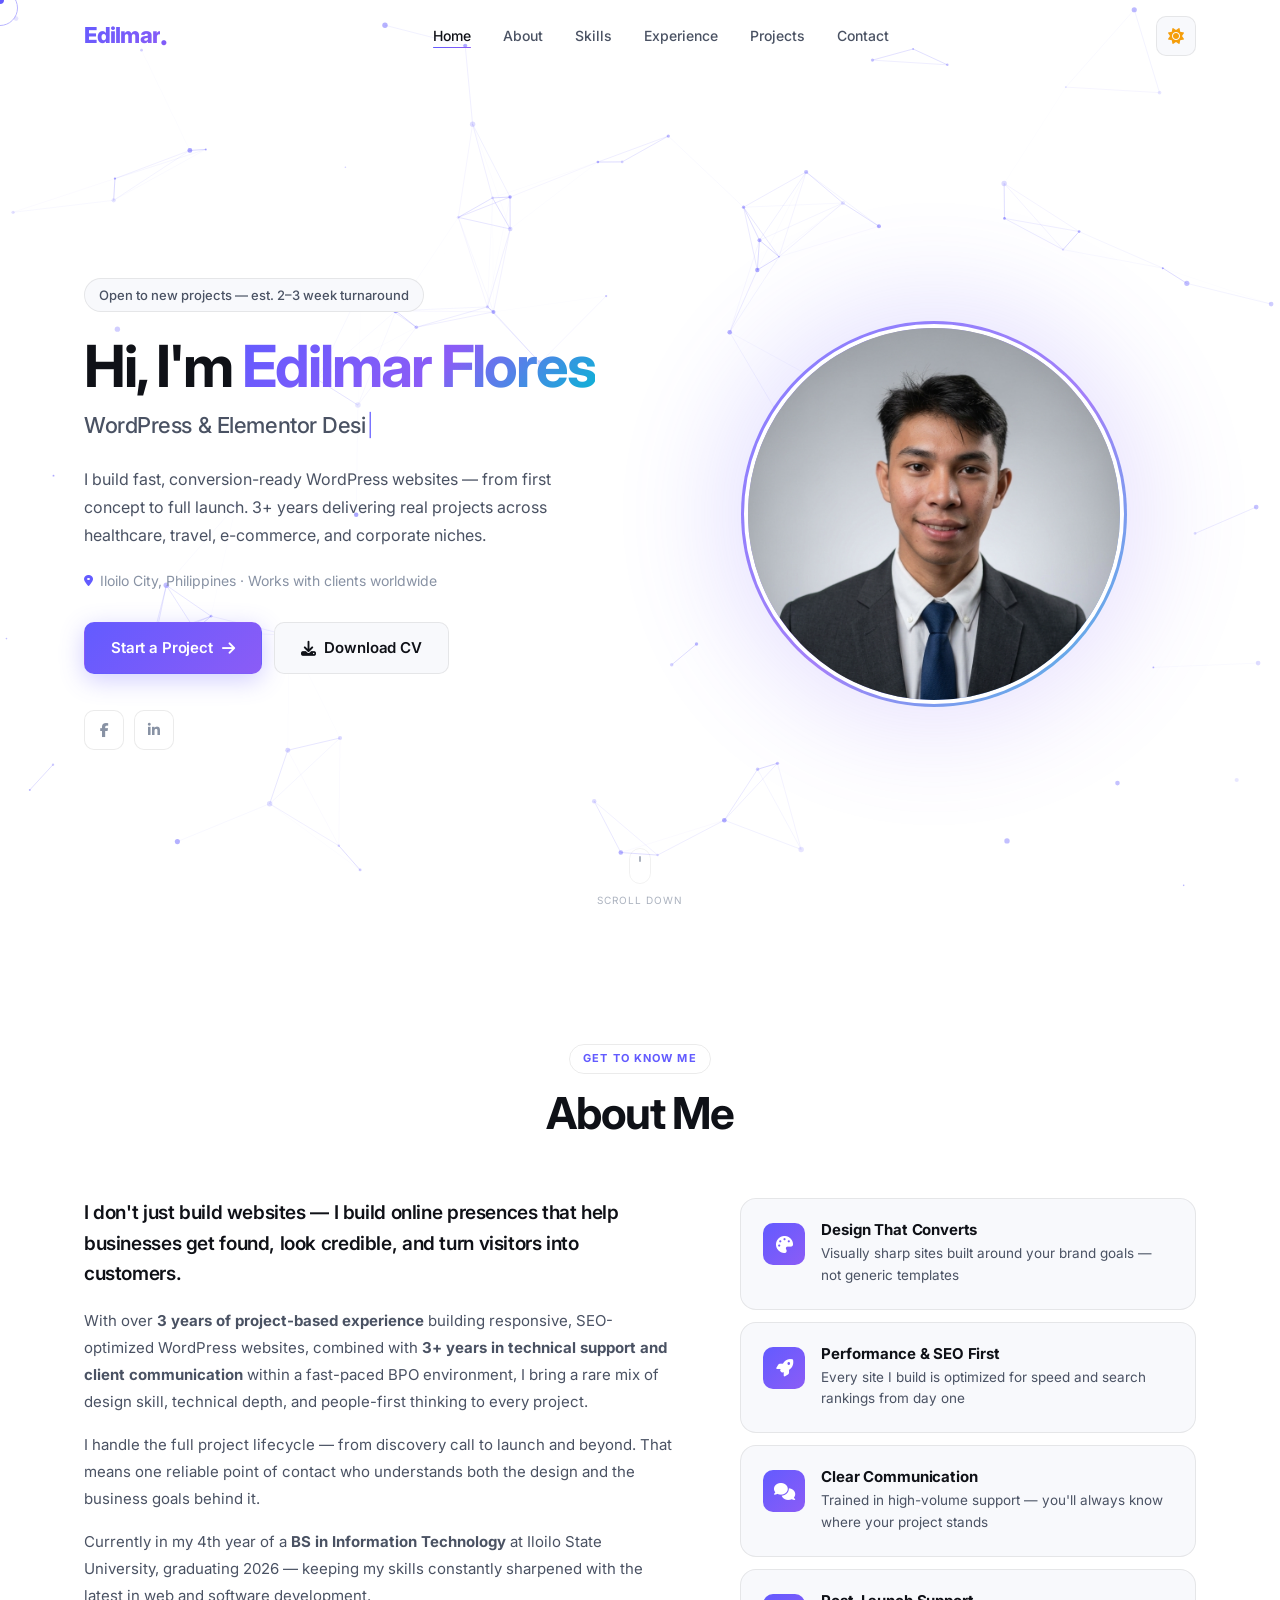
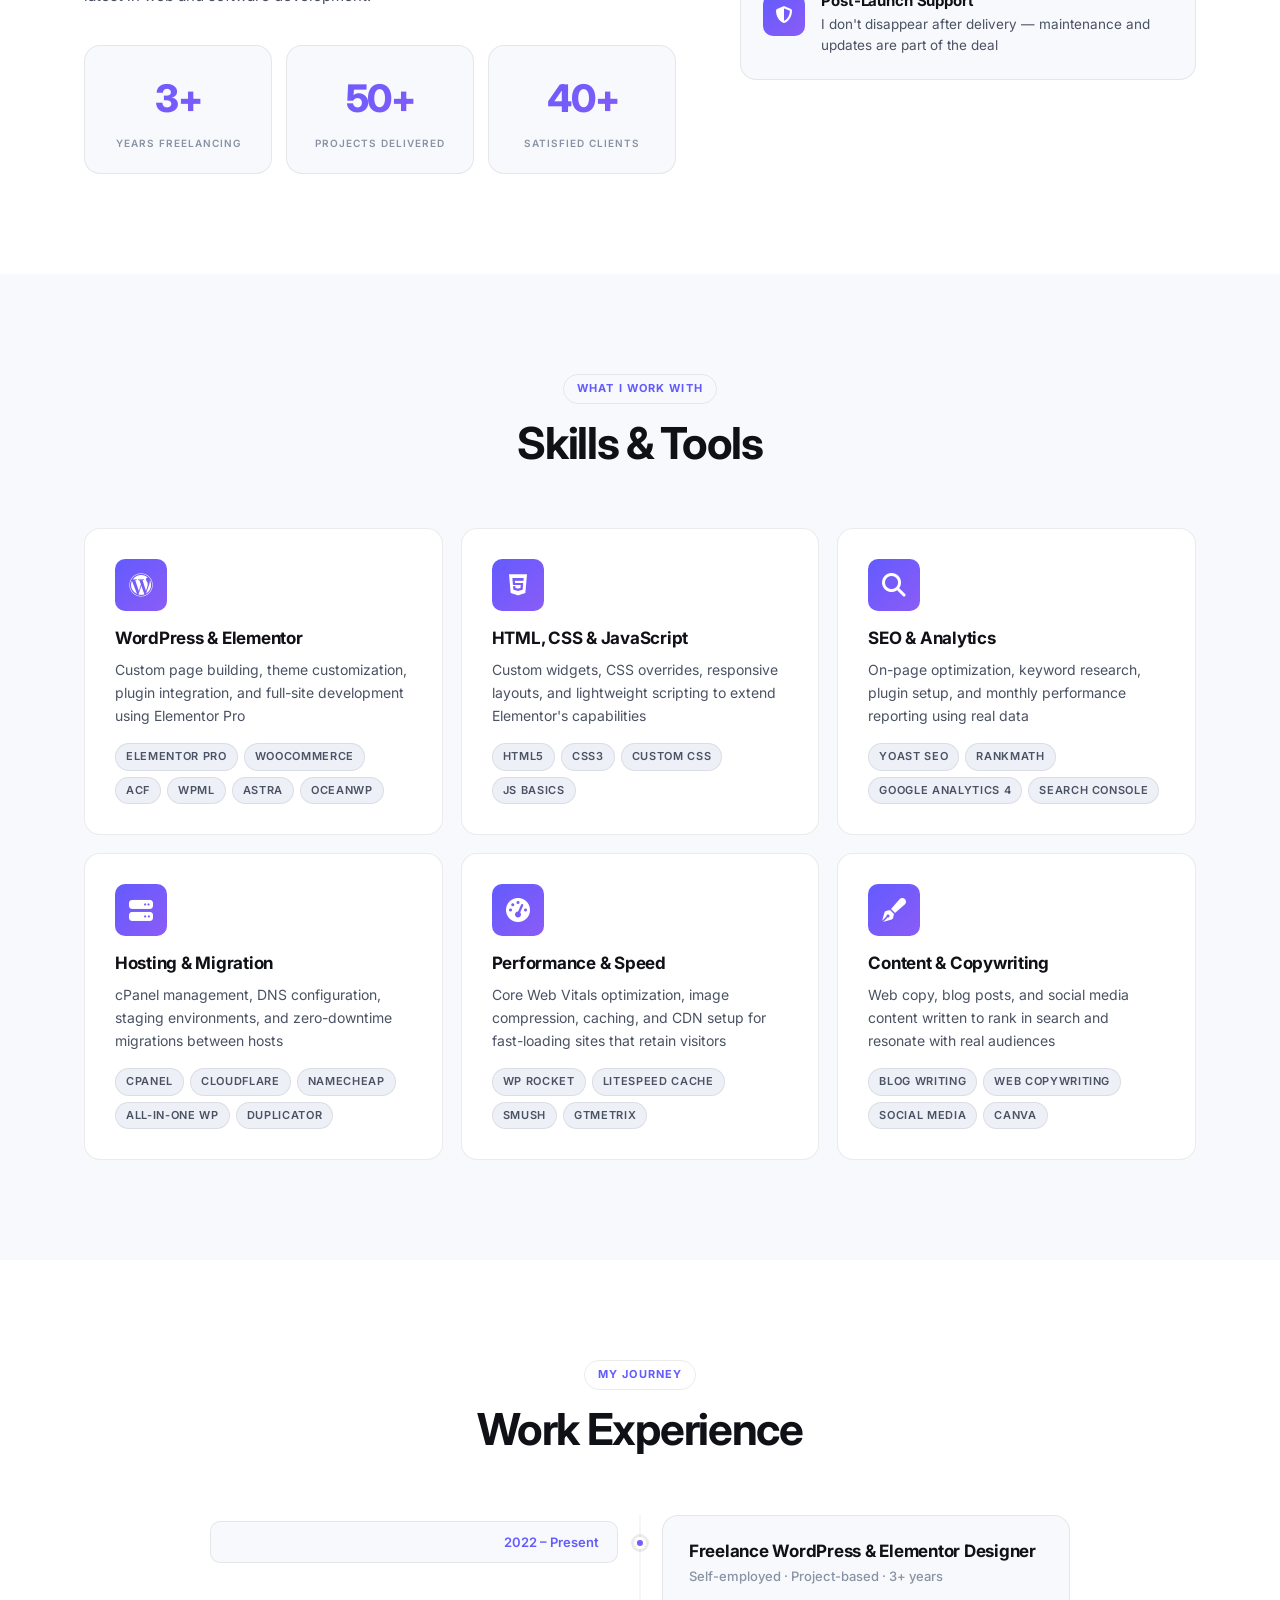
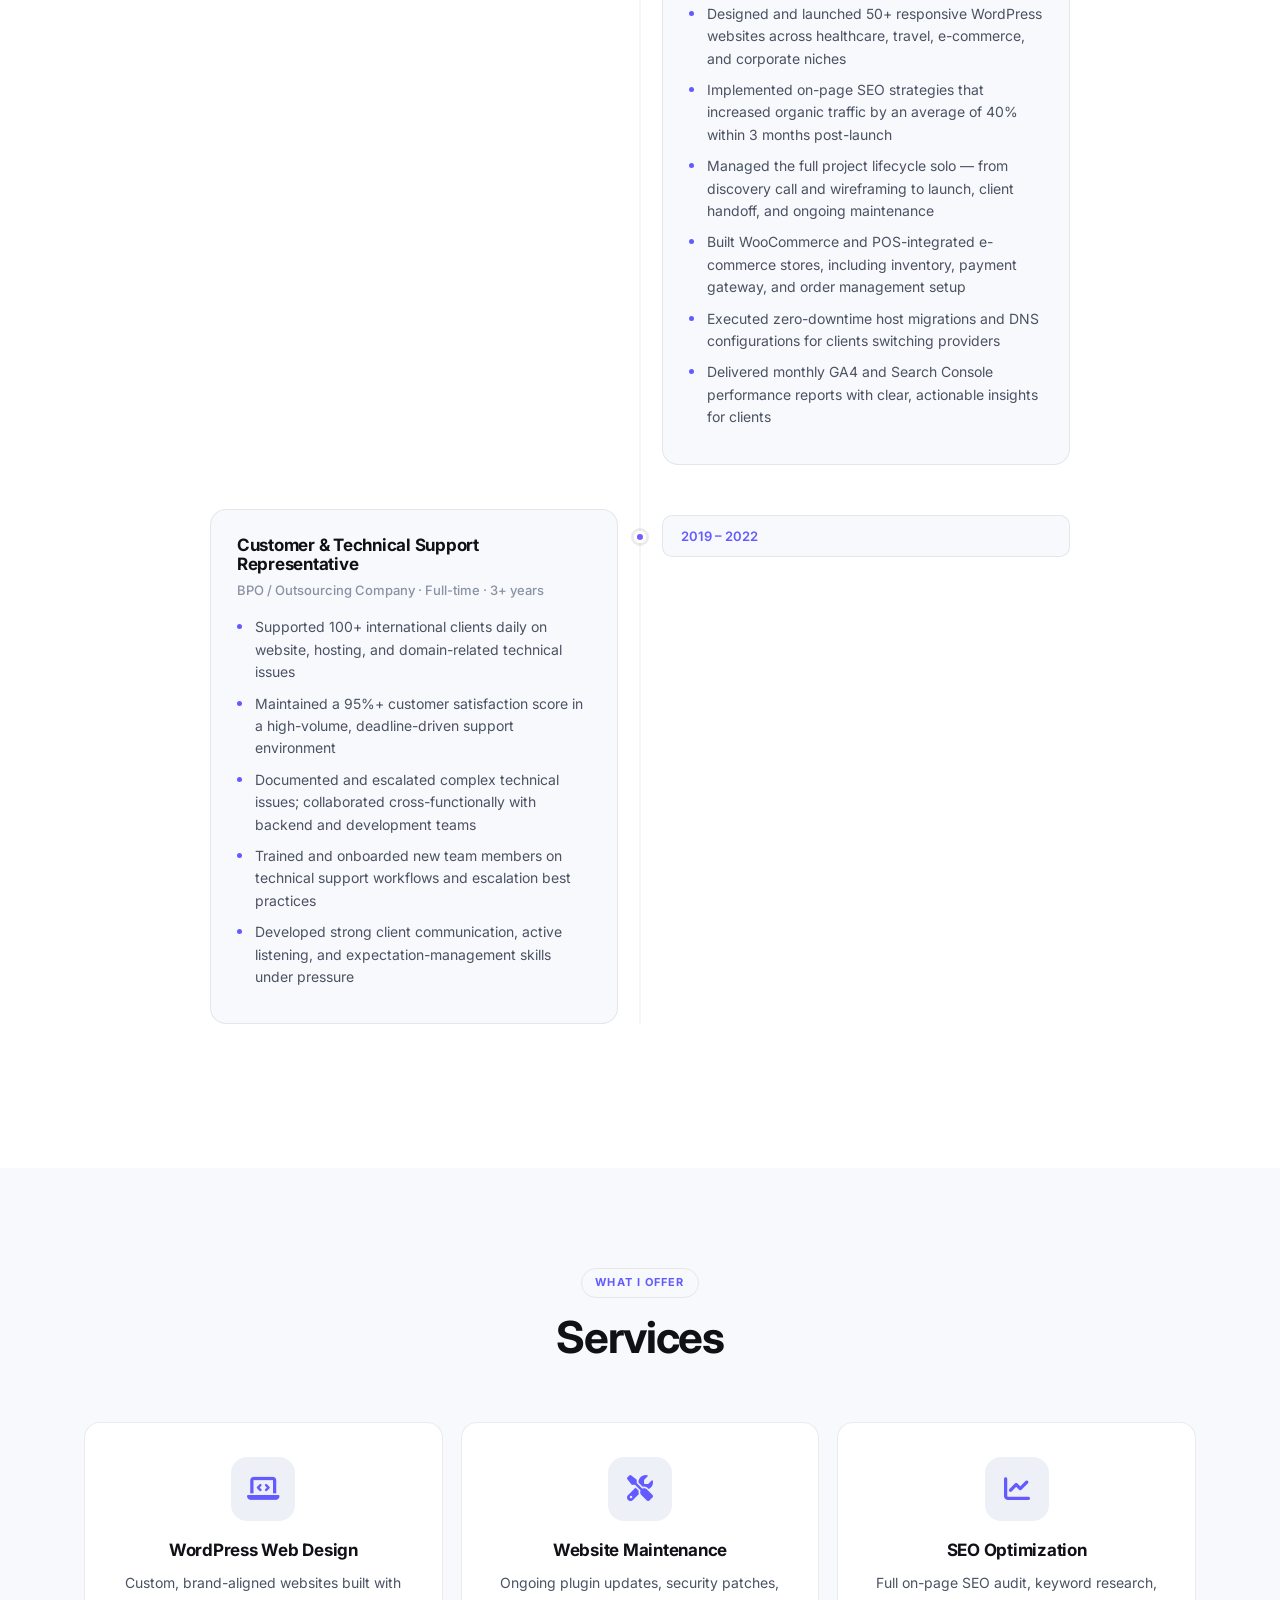
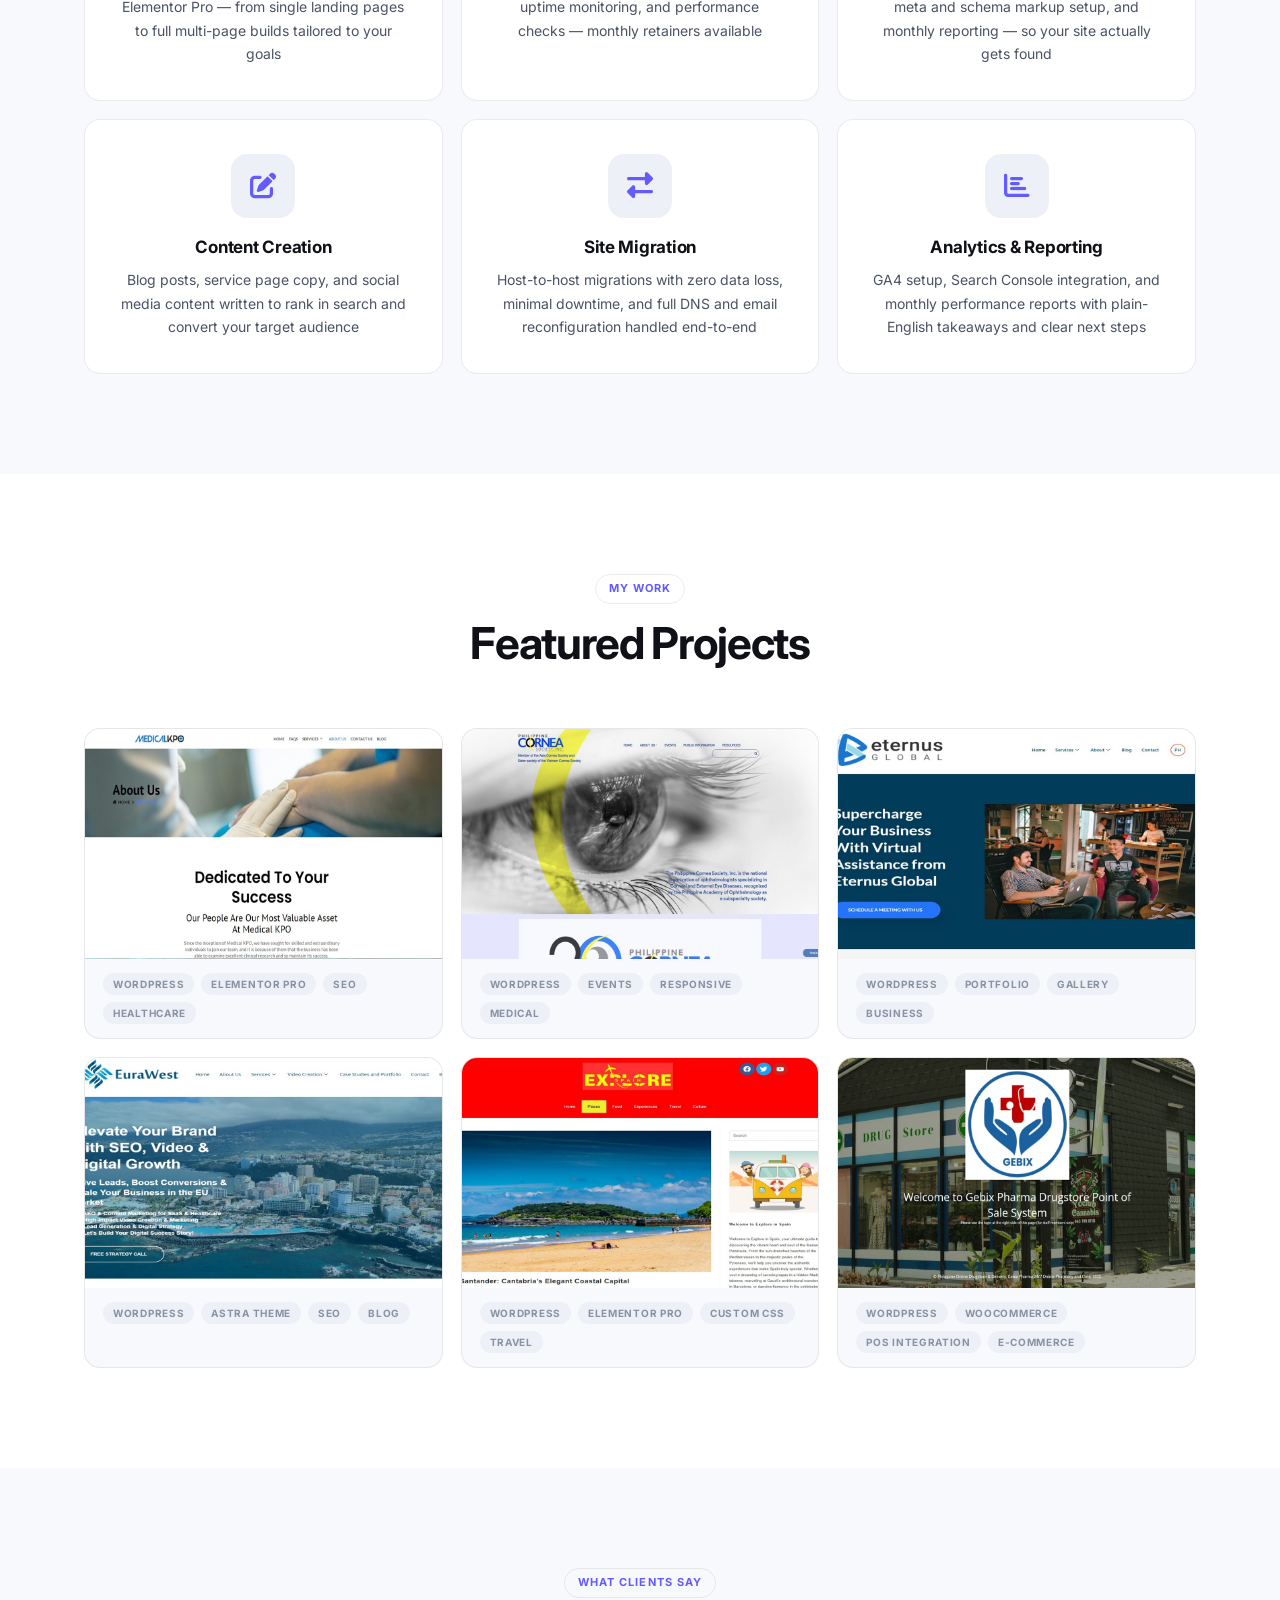
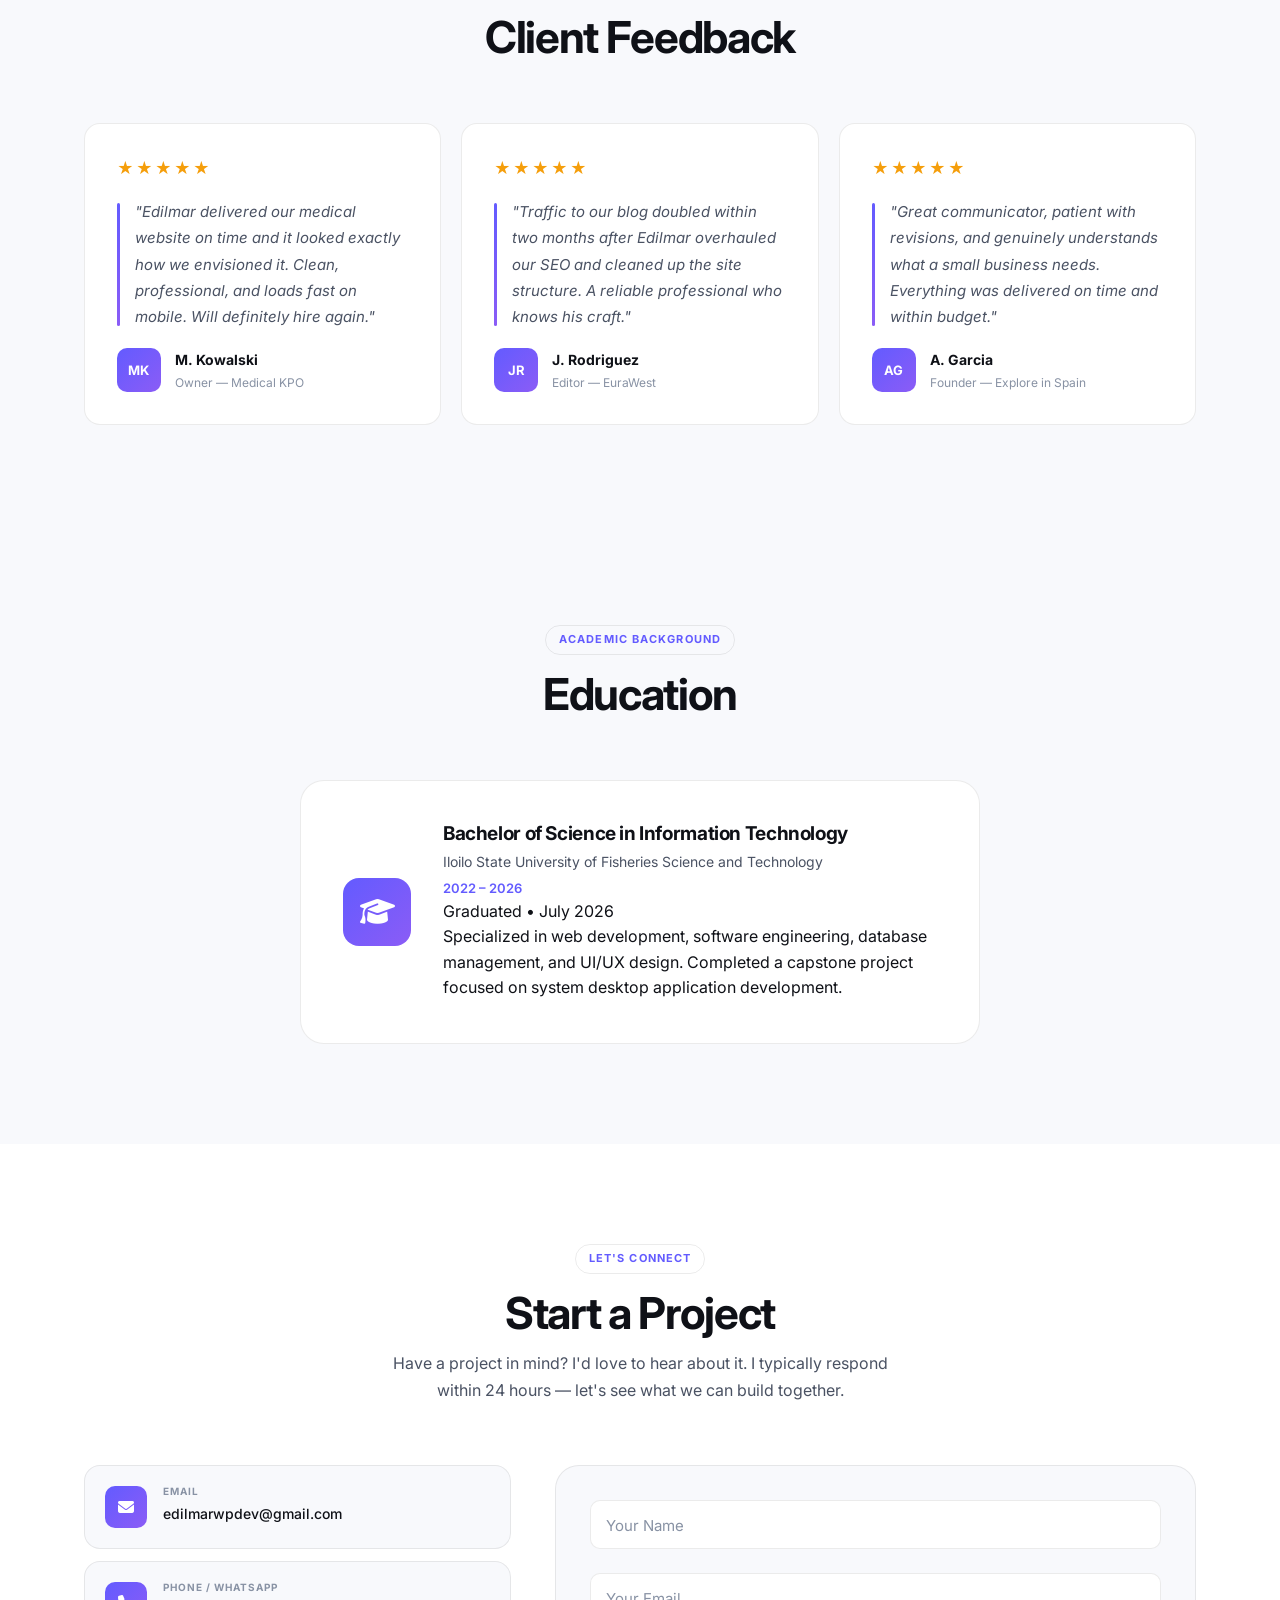
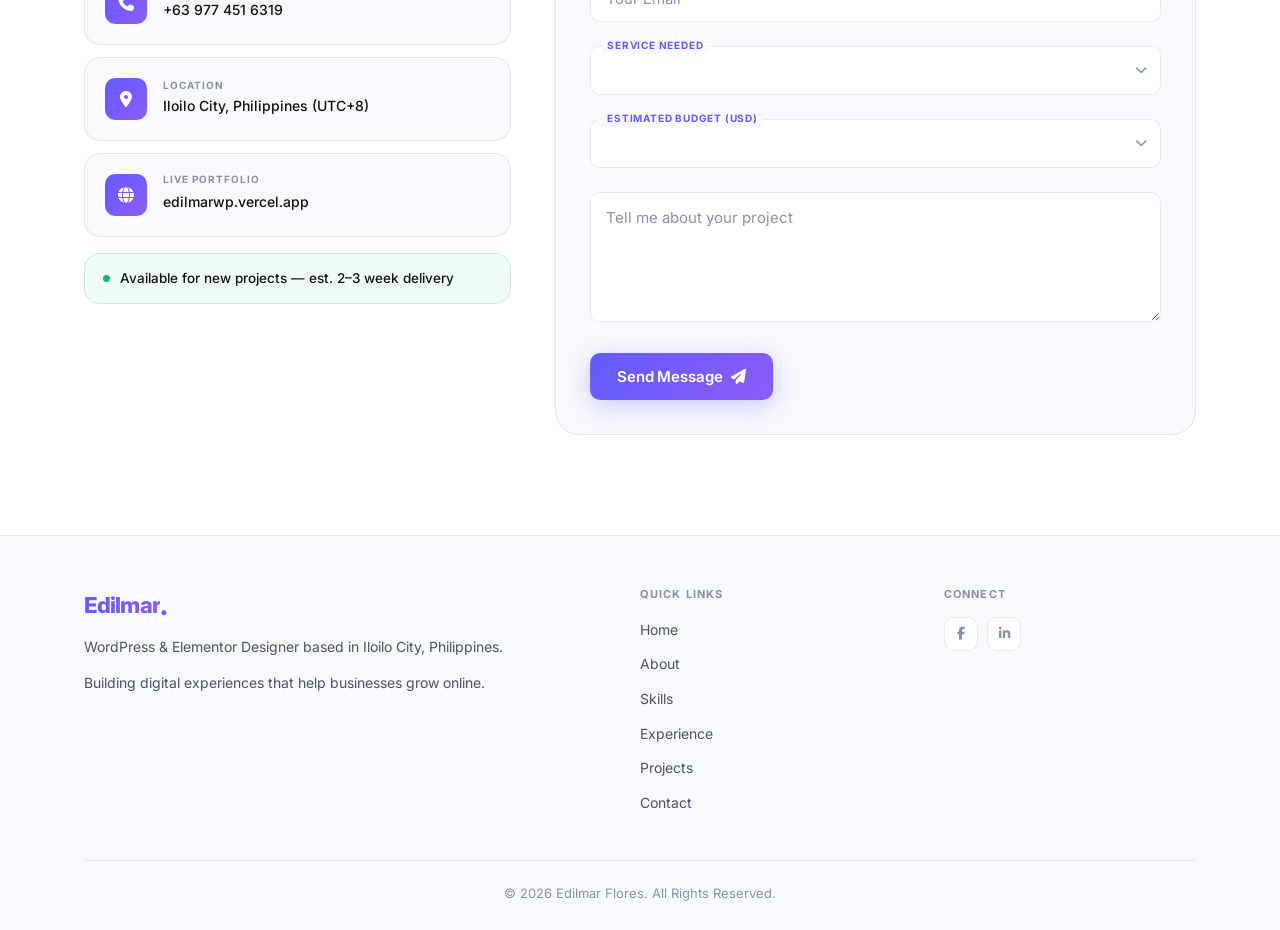
==== commit 8564e292: "commit" ====
--- a/index.html
+++ b/index.html
@@ -101,7 +101,7 @@
                             <span>Start a Project</span>
                             <i class="fas fa-arrow-right"></i>
                         </a>
-                        <a href="Edilmar_Flores_Resume_2026.pdf" download class="btn btn-secondary">
+                        <a href="Edilmar_WP_DEF.pdf" download class="btn btn-secondary">
                             <i class="fas fa-download"></i>
                             <span>Download CV</span>
                         </a>
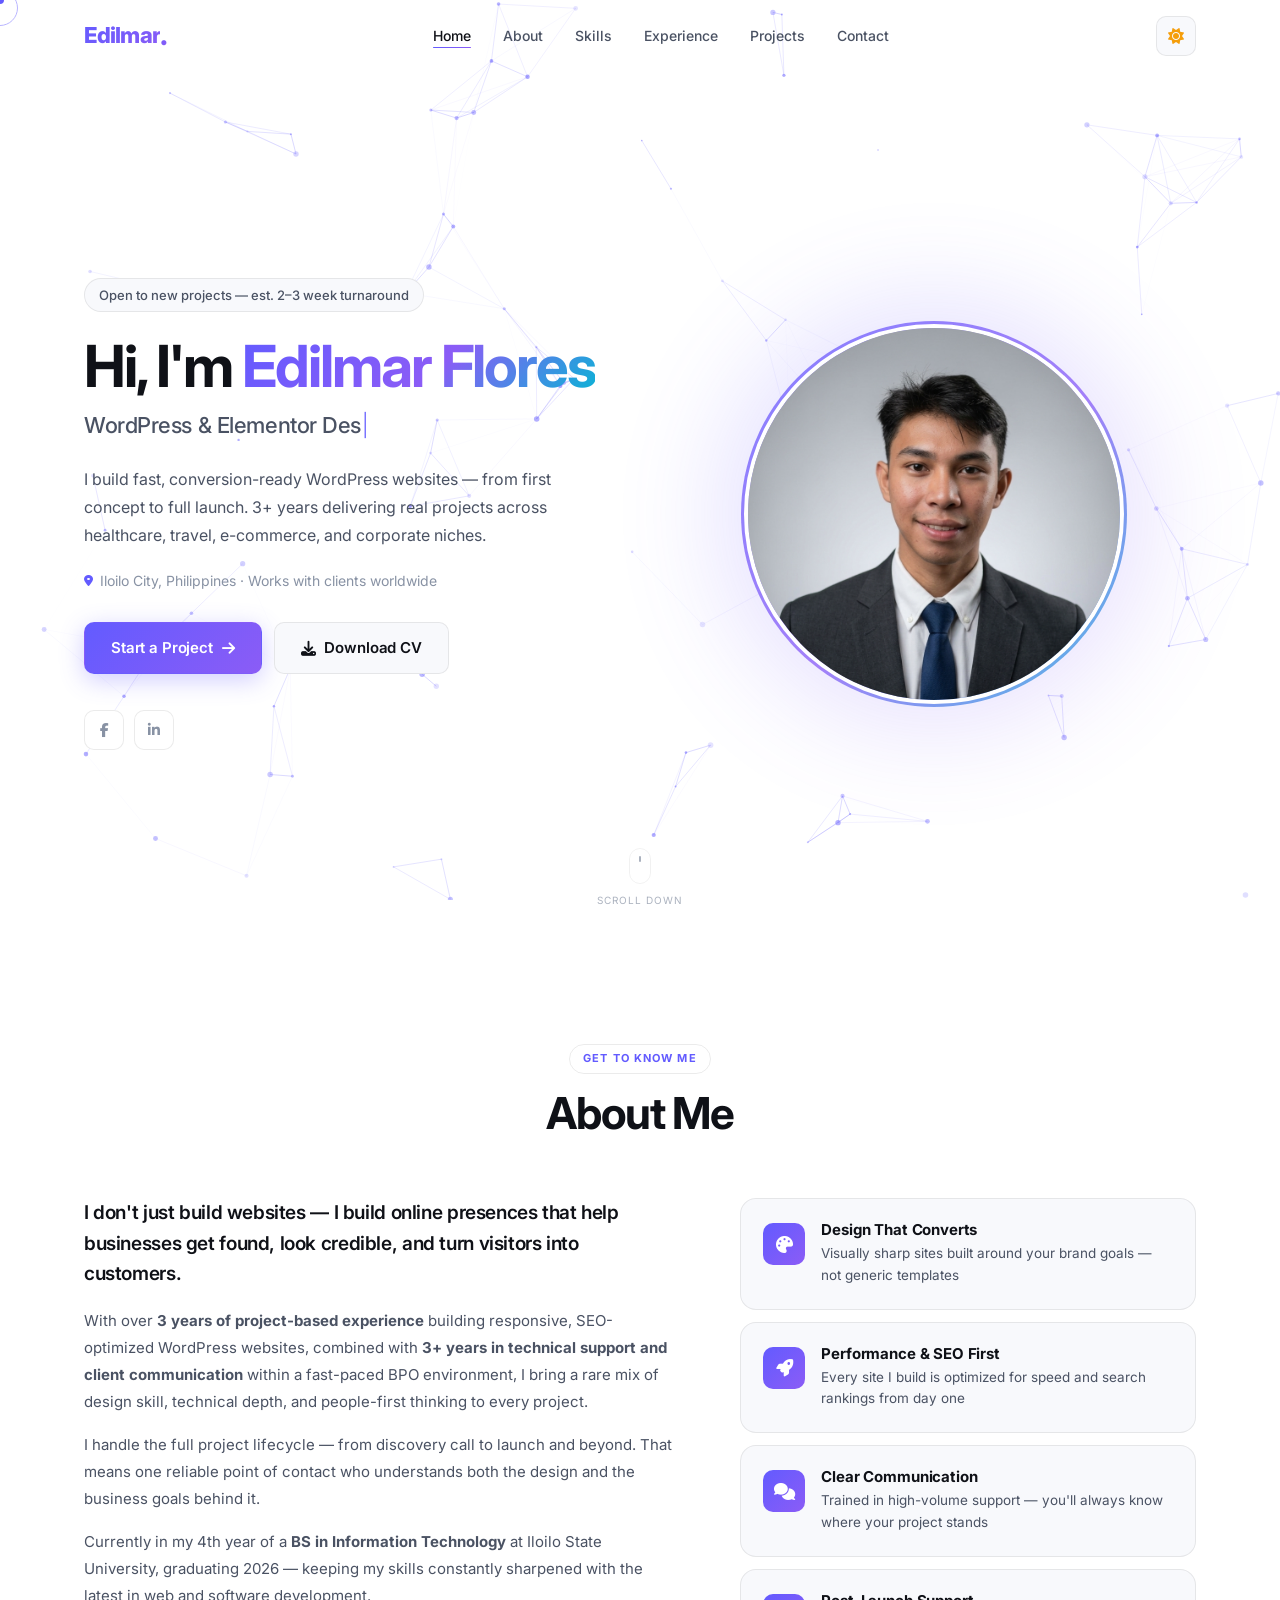
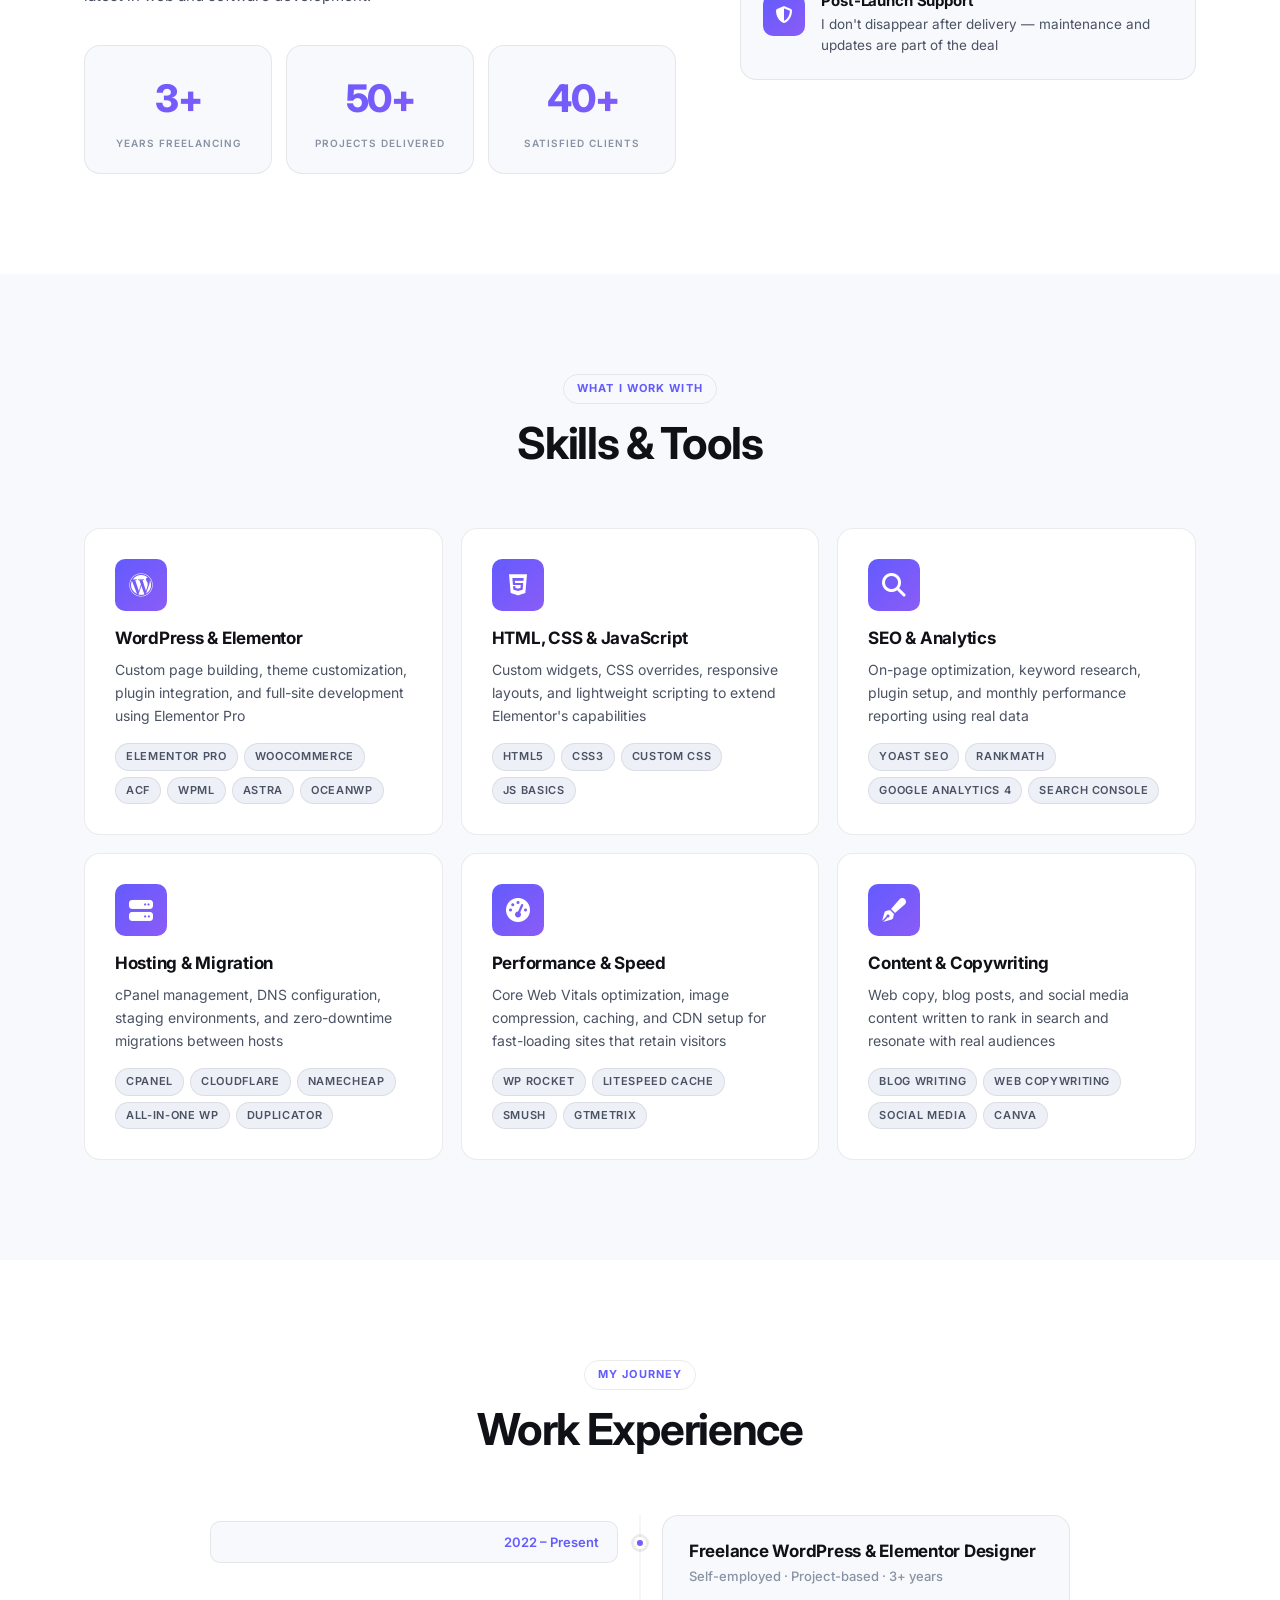
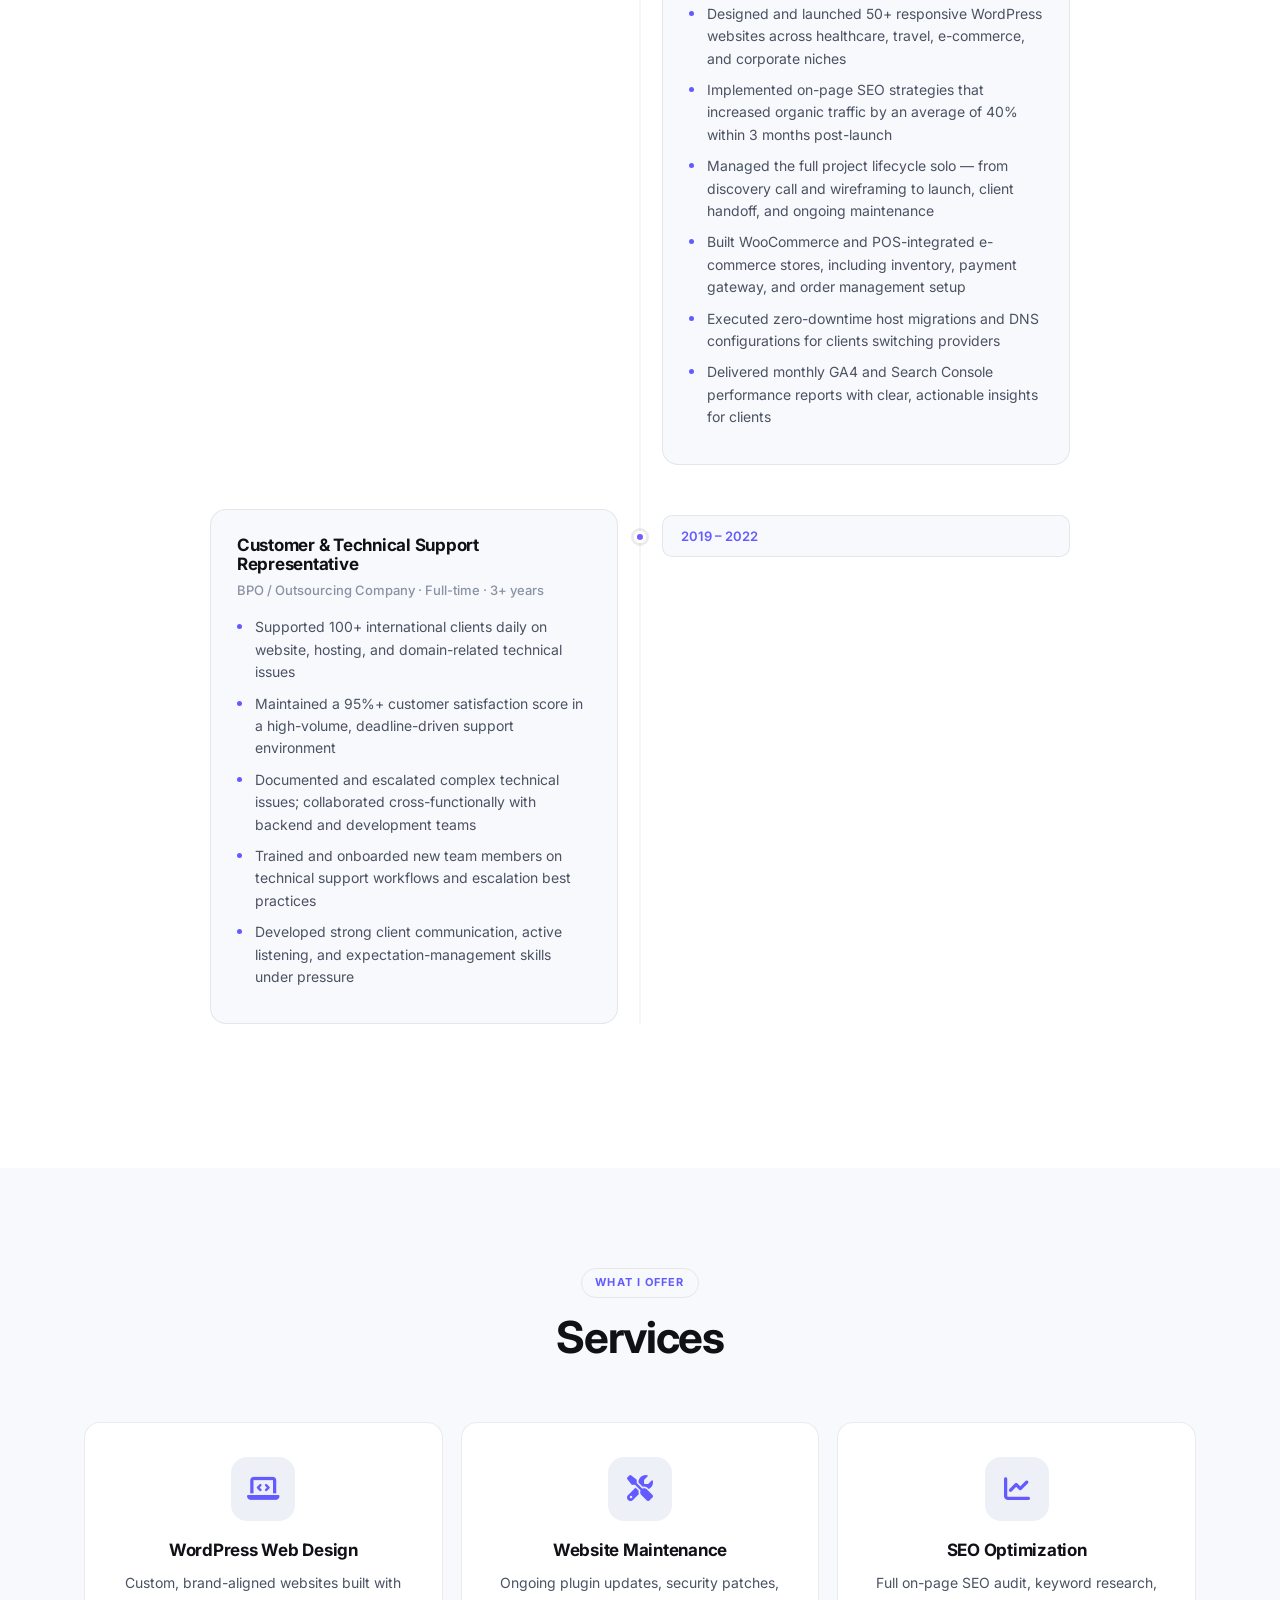
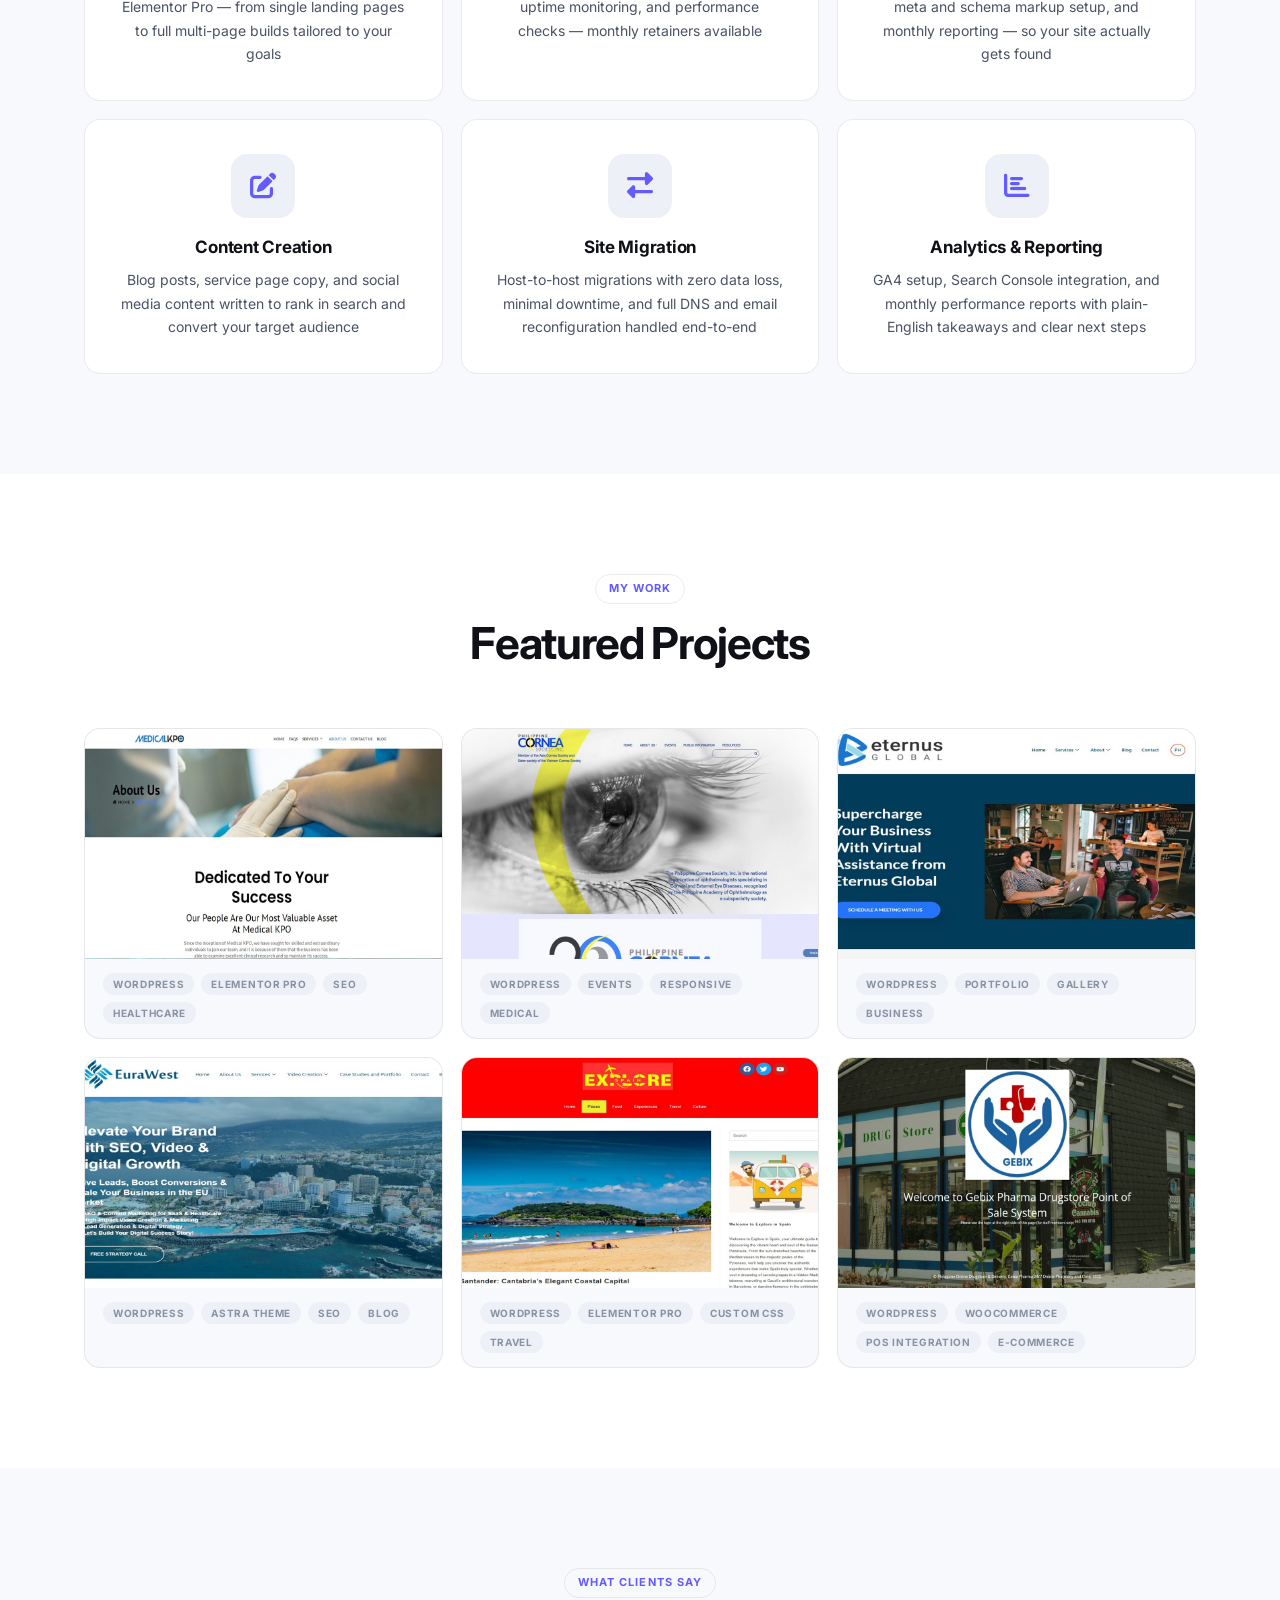
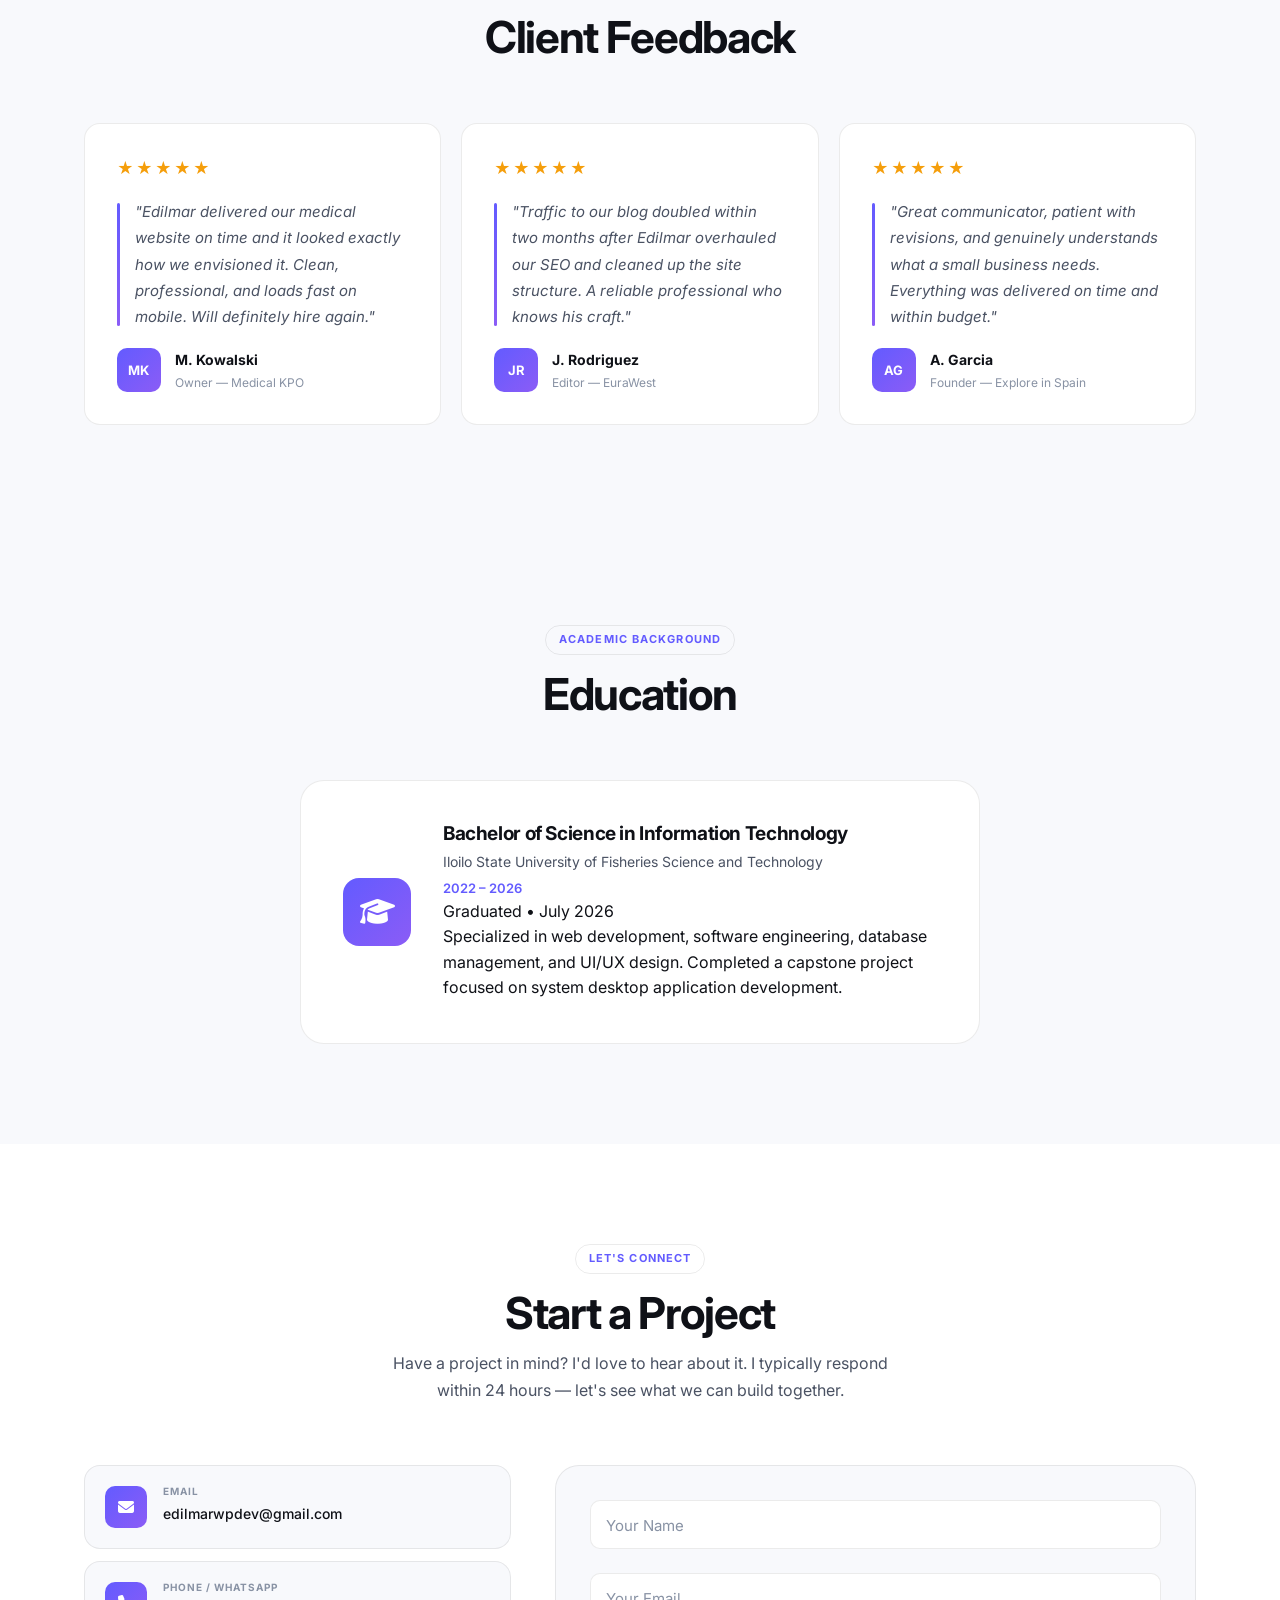
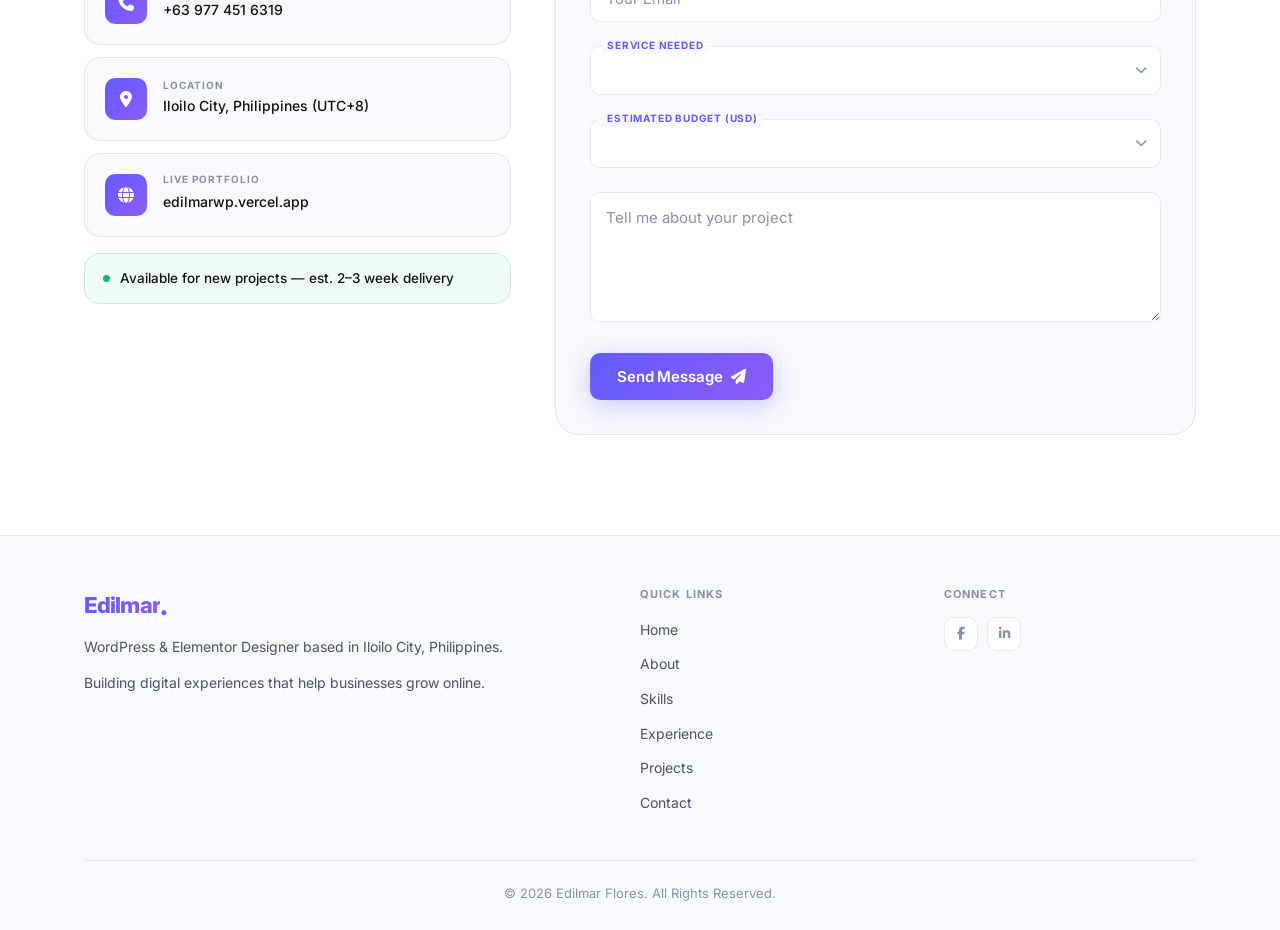
==== commit 68e40270: "commit" ====
--- a/index.html
+++ b/index.html
@@ -101,7 +101,7 @@
                             <span>Start a Project</span>
                             <i class="fas fa-arrow-right"></i>
                         </a>
-                        <a href="Edilmar_WP_DEF.pdf" download class="btn btn-secondary">
+                        <a href="Edilmar_WP_DEV.pdf" download class="btn btn-secondary">
                             <i class="fas fa-download"></i>
                             <span>Download CV</span>
                         </a>
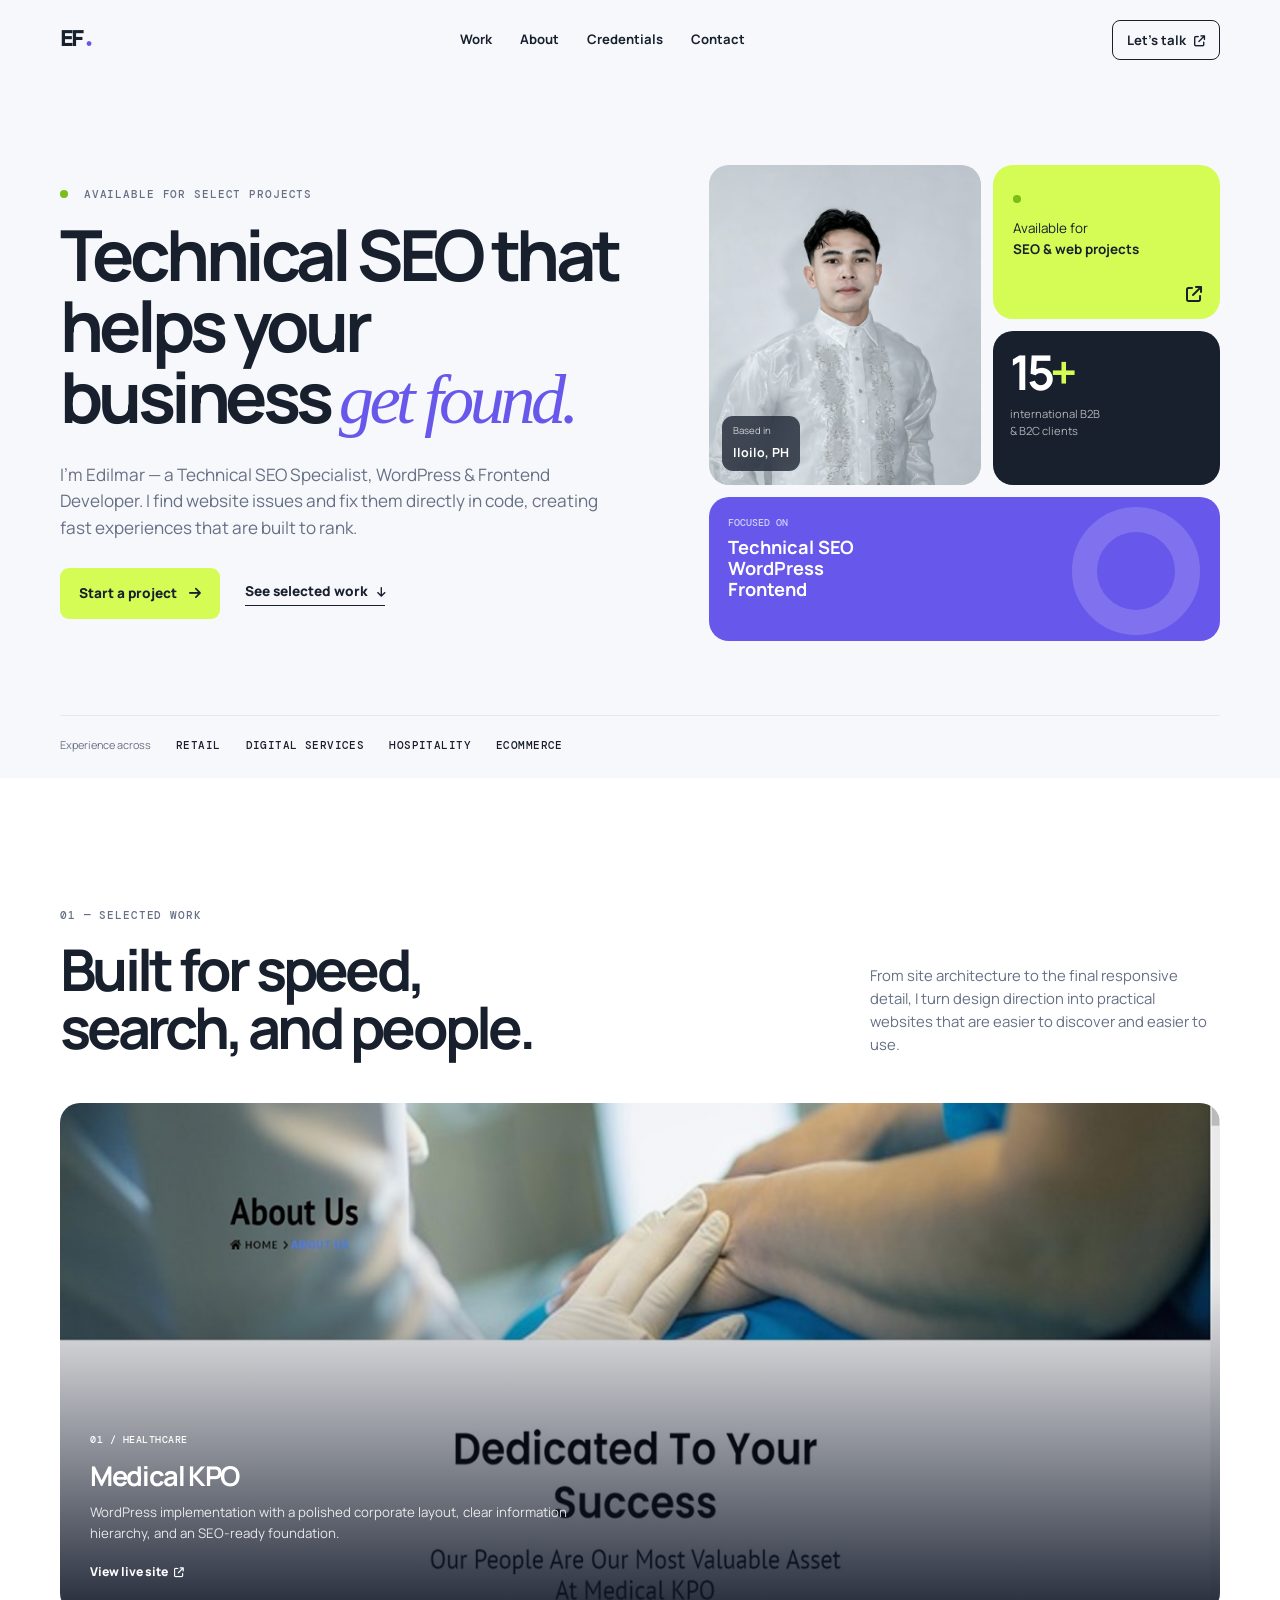
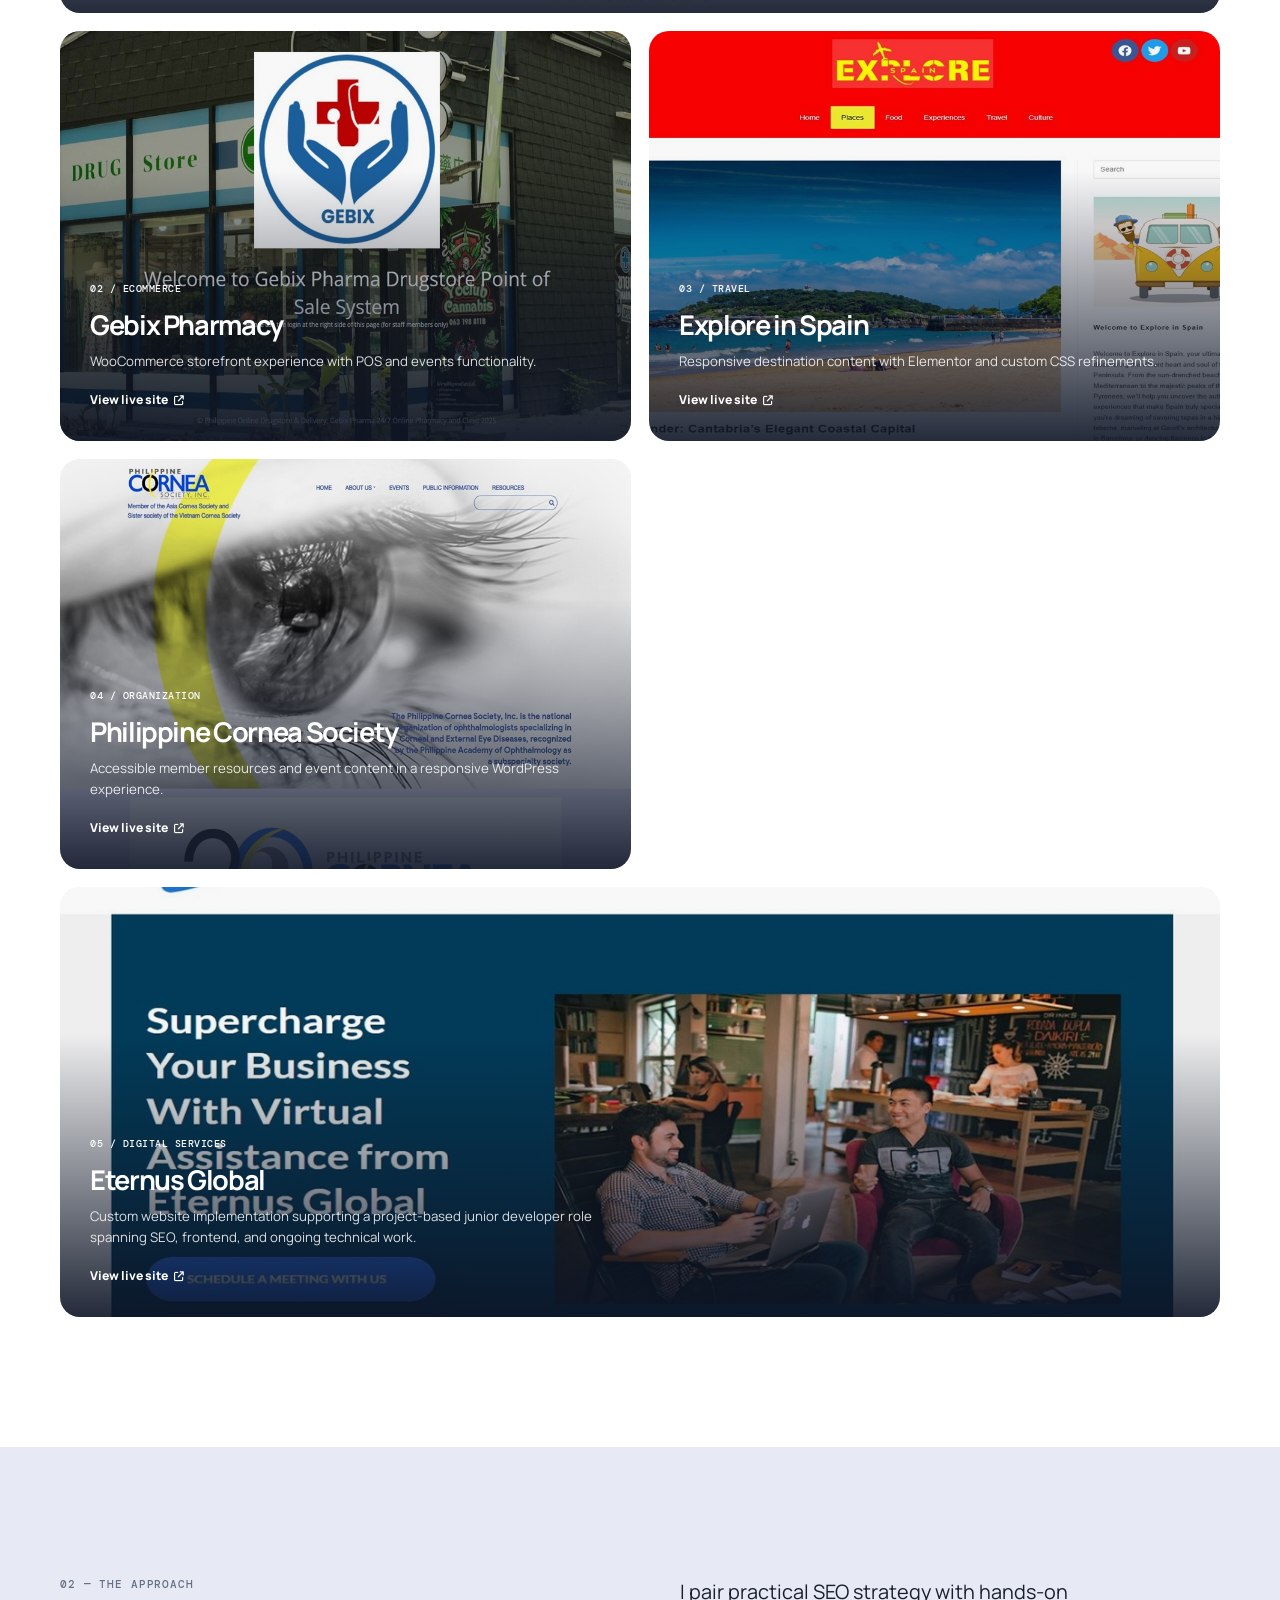
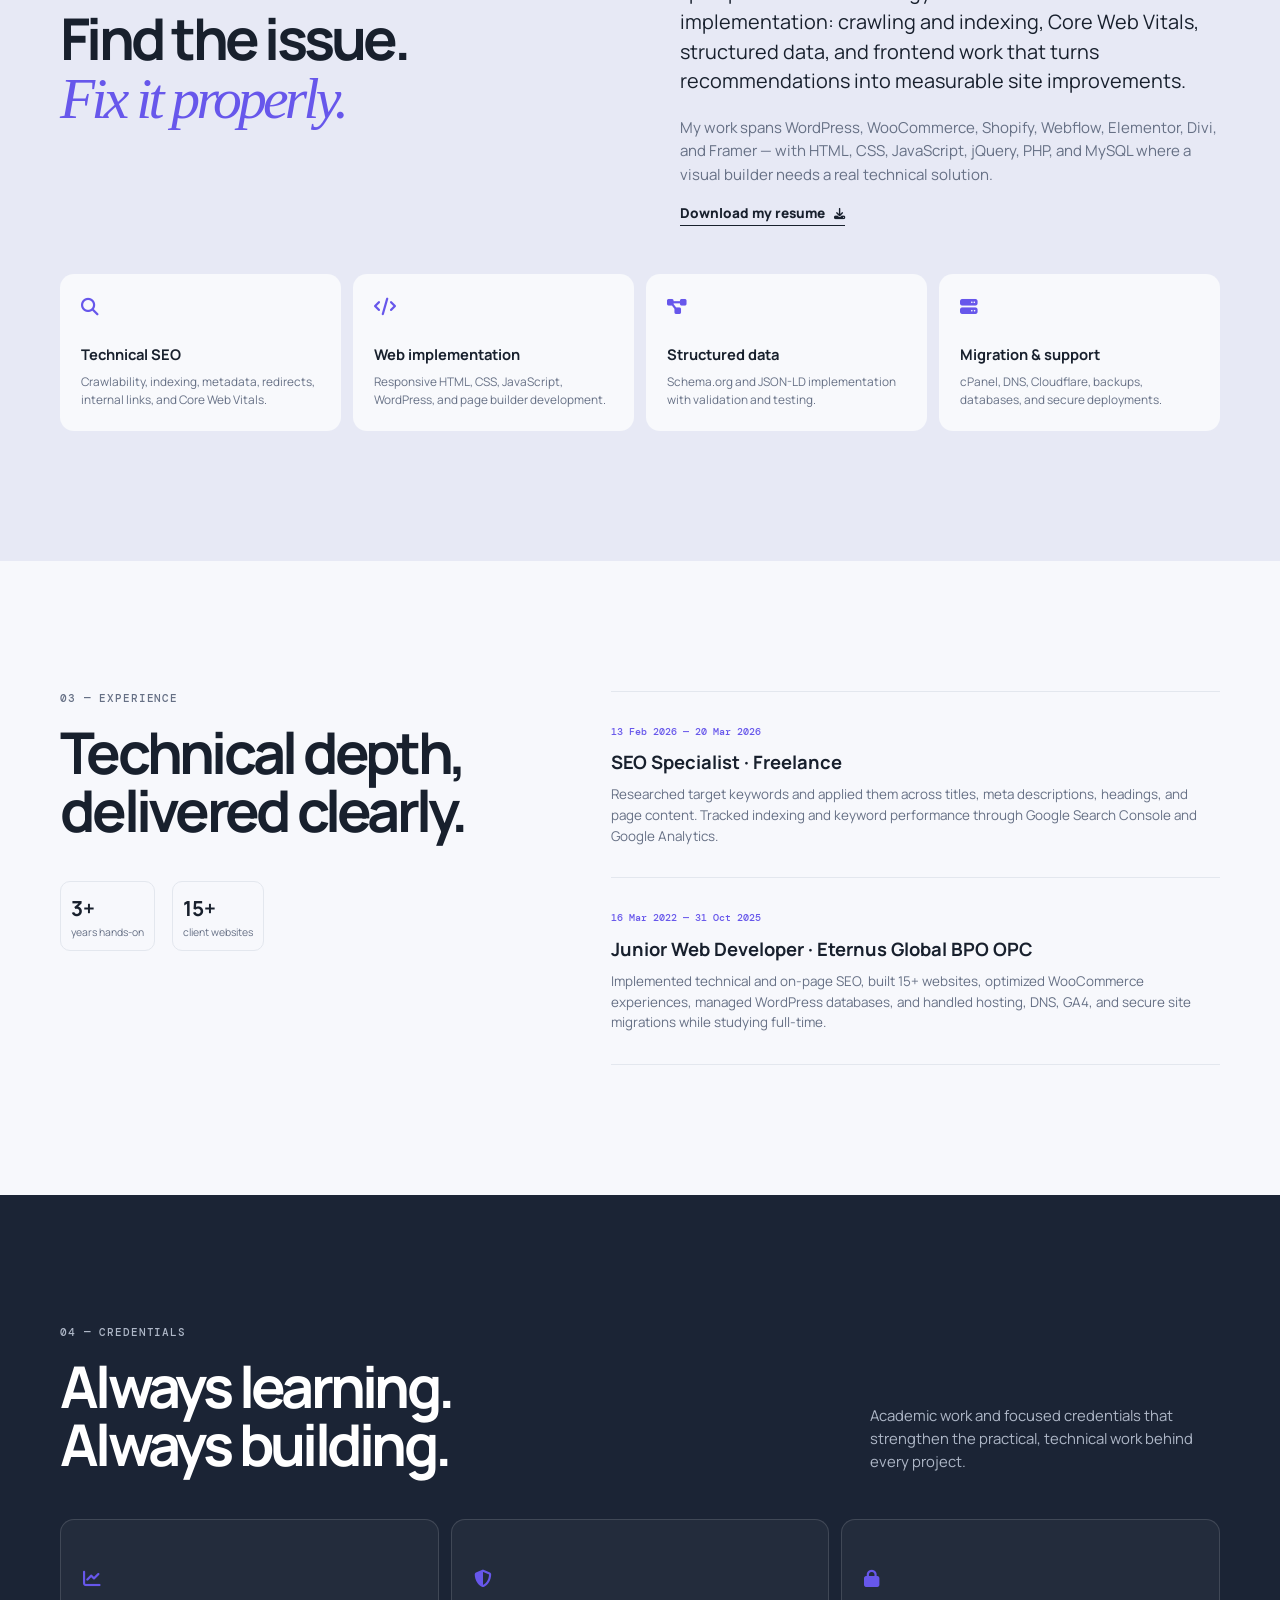
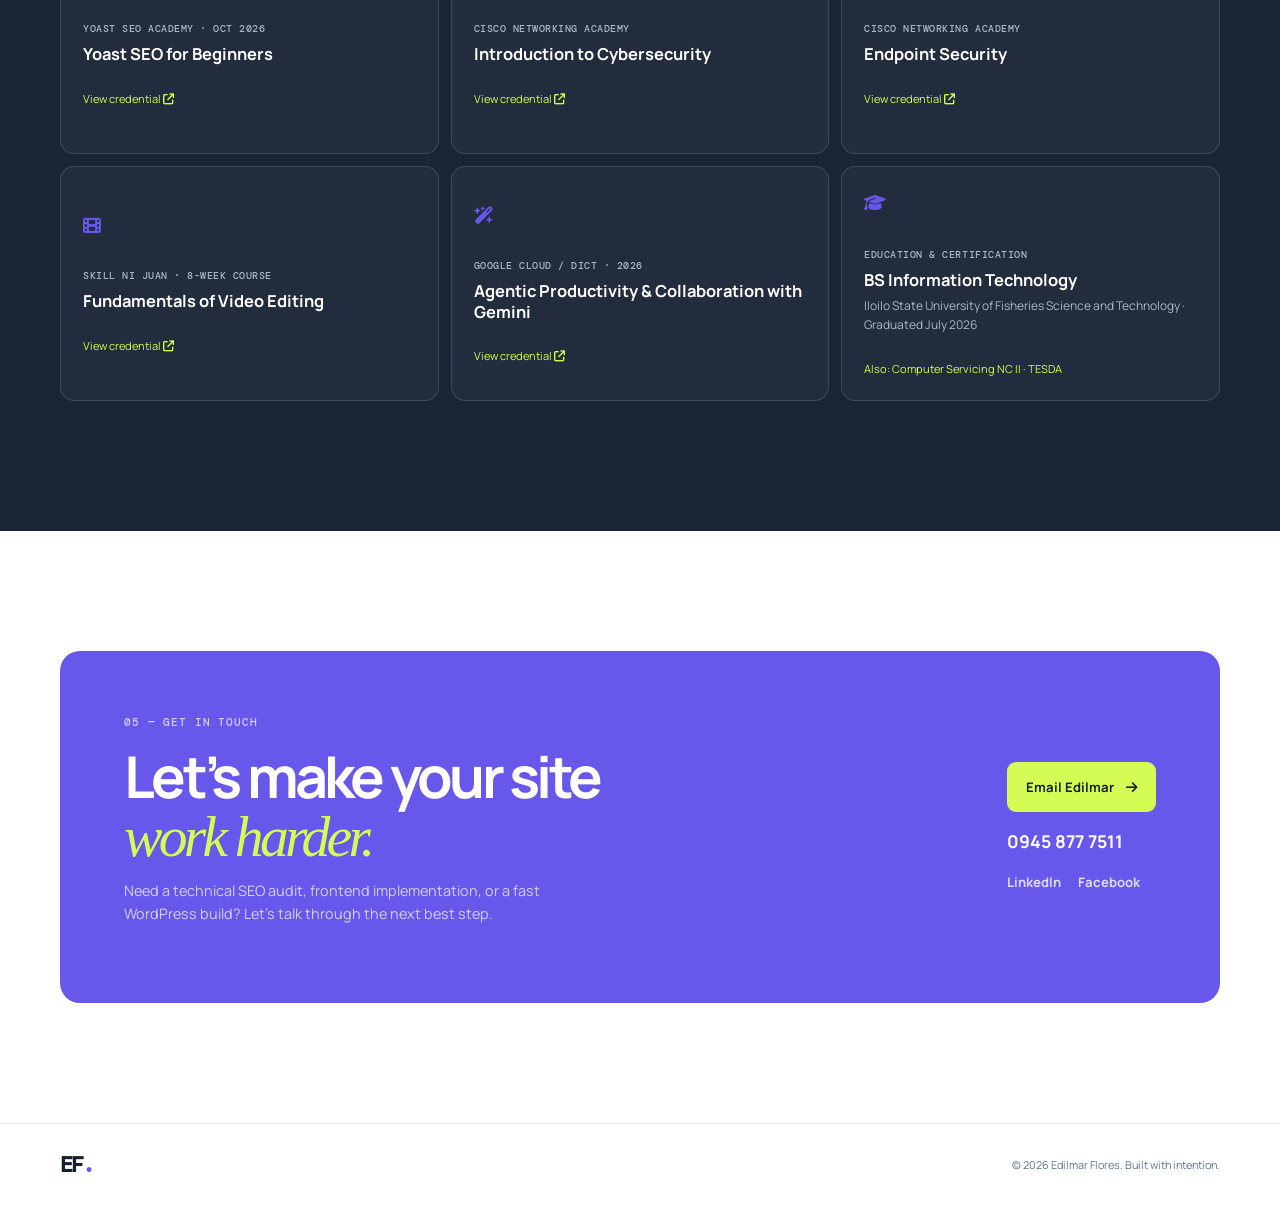
==== commit 9fb4bdfe: "Update portfolio with new certificates and major content revisions" ====
--- a/index.html
+++ b/index.html
@@ -1,734 +1,7 @@
-<!DOCTYPE html>
-<html lang="en">
-<head>
-    <meta charset="UTF-8">
-    <meta name="viewport" content="width=device-width, initial-scale=1.0">
-    <meta name="description" content="Edilmar Flores — WordPress & Elementor Designer from Iloilo City, Philippines. 3+ years building fast, SEO-optimized websites that help businesses grow online.">
-    <meta name="keywords" content="WordPress Designer Philippines, Elementor Developer, Freelance Web Designer Iloilo, SEO Optimization, WordPress Elementor Expert">
-    <meta name="author" content="Edilmar Flores">
-    <meta property="og:title" content="Edilmar Flores | WordPress & Elementor Designer">
-    <meta property="og:description" content="I build WordPress websites that look sharp, load fast, and rank well. Let's grow your business online.">
-    <meta property="og:type" content="website">
-    <meta property="og:url" content="https://edilmarwp.vercel.app/">
-    <title>Edilmar Flores | WordPress & Elementor Designer · Iloilo City</title>
-
-    <script>
-        (function() {
-            var theme = localStorage.getItem('theme') || 'light';
-            document.documentElement.setAttribute('data-theme', theme);
-        })();
-    </script>
-
-    <link rel="preconnect" href="https://fonts.googleapis.com">
-    <link rel="preconnect" href="https://fonts.gstatic.com" crossorigin>
-    <link href="https://fonts.googleapis.com/css2?family=Inter:wght@300;400;500;600;700;800;900&display=swap" rel="stylesheet">
-    <link rel="stylesheet" href="https://cdnjs.cloudflare.com/ajax/libs/font-awesome/6.4.0/css/all.min.css">
-    <link rel="stylesheet" href="style.css">
-</head>
-<body>
-
-    <div class="cursor"></div>
-    <div class="cursor-follower"></div>
-
-    <div class="animated-background">
-        <canvas id="particles-canvas"></canvas>
-    </div>
-
-    <!-- HEADER -->
-    <header class="header" id="header">
-        <div class="container">
-            <div class="header-content">
-                <a href="#home" class="logo">
-                    <span class="logo-text">Edilmar</span>
-                    <span class="logo-dot">.</span>
-                </a>
-                <nav class="nav" id="nav">
-                    <ul class="nav-list">
-                        <li><a href="#home"       class="nav-link active">Home</a></li>
-                        <li><a href="#about"      class="nav-link">About</a></li>
-                        <li><a href="#skills"     class="nav-link">Skills</a></li>
-                        <li><a href="#experience" class="nav-link">Experience</a></li>
-                        <li><a href="#projects"   class="nav-link">Projects</a></li>
-                        <li><a href="#contact"    class="nav-link">Contact</a></li>
-                    </ul>
-                </nav>
-                <div class="header-actions">
-                    <button class="theme-toggle" id="themeToggle" aria-label="Toggle theme">
-                        <i class="fas fa-sun sun-icon"></i>
-                        <i class="fas fa-moon moon-icon"></i>
-                    </button>
-                    <button class="mobile-toggle" id="mobileToggle" aria-label="Toggle menu">
-                        <span></span>
-                        <span></span>
-                        <span></span>
-                    </button>
-                </div>
-            </div>
-        </div>
-    </header>
-
-    <!-- HERO -->
-    <section id="home" class="hero">
-        <div class="container">
-            <div class="hero-content">
-                <div class="hero-text" data-aos="fade-right">
-                    <div class="hero-badge">
-                        <!-- <i class="fas fa-circle pulse"></i> -->
-                        <span>Open to new projects — est. 2–3 week turnaround</span>
-                    </div>
-
-                    <!-- <div class="availability-status">
-                        <i class="fas fa-circle pulse"></i>
-                        <span>Open to new projects — est. 2–3 week turnaround</span>
-                    </div> -->
-
-                    <h1 class="hero-title">
-                        Hi, I'm <span class="gradient-text">Edilmar Flores</span>
-                    </h1>
-                    <h2 class="hero-subtitle">
-                        <span class="typing-text"></span>
-                    </h2>
-                    <p class="hero-description">
-                        I build fast, conversion-ready WordPress websites — from first concept to full launch.
-                        3+ years delivering real projects across healthcare, travel, e-commerce, and corporate niches.
-                    </p>
-                    <div class="hero-location">
-                        <i class="fas fa-map-marker-alt"></i>
-                        <span>Iloilo City, Philippines · Works with clients worldwide</span>
-                    </div>
-                    <div class="hero-buttons">
-                        <a href="#contact" class="btn btn-primary">
-                            <span>Start a Project</span>
-                            <i class="fas fa-arrow-right"></i>
-                        </a>
-                        <a href="Edilmar_WP_DEV.pdf" download class="btn btn-secondary">
-                            <i class="fas fa-download"></i>
-                            <span>Download CV</span>
-                        </a>
-                    </div>
-                    <div class="hero-social">
-                        <a href="https://www.facebook.com/profile.php?id=61578698037805" class="social-link" aria-label="Facebook"><i class="fab fa-facebook-f"></i></a>
-                        <a href="https://www.linkedin.com/in/edilmar-flores-2748893b8/?skipRedirect=true" class="social-link" aria-label="LinkedIn"><i class="fab fa-linkedin-in"></i></a>
-                        <!-- <a href="#" class="social-link" aria-label="GitHub"><i class="fab fa-github"></i></a>
-                        <a href="#" class="social-link" aria-label="Upwork"><i class="fas fa-briefcase"></i></a> -->
-                    </div>
-                </div>
-                <div class="hero-image" data-aos="fade-left">
-                    <div class="profile-wrapper">
-                        <div class="profile-border"></div>
-                        <div class="profile-glow"></div>
-                        <img src="profile.jpg" alt="Edilmar Flores — WordPress & Elementor Designer" class="profile-img">
-                    </div>
-                </div>
-            </div>
-        </div>
-        <div class="scroll-indicator">
-            <div class="mouse"><div class="wheel"></div></div>
-            <span>Scroll Down</span>
-        </div>
-    </section>
-
-    <!-- ABOUT -->
-    <section id="about" class="section about">
-        <div class="container">
-            <div class="section-header" data-aos="fade-up">
-                <span class="section-tag">Get to know me</span>
-                <h2 class="section-title">About Me</h2>
-            </div>
-            <div class="about-content">
-                <div class="about-text" data-aos="fade-right">
-                    <p class="lead">
-                        I don't just build websites — I build online presences that help businesses
-                        get found, look credible, and turn visitors into customers.
-                    </p>
-                    <p>
-                        With over <strong>3 years of project-based experience</strong> building responsive,
-                        SEO-optimized WordPress websites, combined with <strong>3+ years in technical support
-                        and client communication</strong> within a fast-paced BPO environment, I bring a rare
-                        mix of design skill, technical depth, and people-first thinking to every project.
-                    </p>
-                    <p>
-                        I handle the full project lifecycle — from discovery call to launch and beyond.
-                        That means one reliable point of contact who understands both the design
-                        and the business goals behind it.
-                    </p>
-                    <p>
-                        Currently in my 4th year of a <strong>BS in Information Technology</strong> at
-                        Iloilo State University, graduating 2026 — keeping my skills constantly sharpened
-                        with the latest in web and software development.
-                    </p>
-                    <div class="about-stats">
-                        <div class="stat-item">
-                            <div class="stat-number">3+</div>
-                            <div class="stat-label">Years Freelancing</div>
-                        </div>
-                        <div class="stat-item">
-                            <div class="stat-number">50+</div>
-                            <div class="stat-label">Projects Delivered</div>
-                        </div>
-                        <div class="stat-item">
-                            <div class="stat-number">40+</div>
-                            <div class="stat-label">Satisfied Clients</div>
-                        </div>
-                    </div>
-                </div>
-                <div class="about-features" data-aos="fade-left">
-                    <div class="feature-card">
-                        <div class="feature-icon"><i class="fas fa-palette"></i></div>
-                        <div>
-                            <h3>Design That Converts</h3>
-                            <p>Visually sharp sites built around your brand goals — not generic templates</p>
-                        </div>
-                    </div>
-                    <div class="feature-card">
-                        <div class="feature-icon"><i class="fas fa-rocket"></i></div>
-                        <div>
-                            <h3>Performance & SEO First</h3>
-                            <p>Every site I build is optimized for speed and search rankings from day one</p>
-                        </div>
-                    </div>
-                    <div class="feature-card">
-                        <div class="feature-icon"><i class="fas fa-comments"></i></div>
-                        <div>
-                            <h3>Clear Communication</h3>
-                            <p>Trained in high-volume support — you'll always know where your project stands</p>
-                        </div>
-                    </div>
-                    <div class="feature-card">
-                        <div class="feature-icon"><i class="fas fa-shield-alt"></i></div>
-                        <div>
-                            <h3>Post-Launch Support</h3>
-                            <p>I don't disappear after delivery — maintenance and updates are part of the deal</p>
-                        </div>
-                    </div>
-                </div>
-            </div>
-        </div>
-    </section>
-
-    <!-- SKILLS -->
-    <section id="skills" class="section skills">
-        <div class="container">
-            <div class="section-header" data-aos="fade-up">
-                <span class="section-tag">What I work with</span>
-                <h2 class="section-title">Skills & Tools</h2>
-            </div>
-            <div class="skills-grid">
-                <div class="skill-card" data-aos="fade-up" data-aos-delay="100">
-                    <div class="skill-icon"><i class="fab fa-wordpress"></i></div>
-                    <h3>WordPress & Elementor</h3>
-                    <p>Custom page building, theme customization, plugin integration, and full-site development using Elementor Pro</p>
-                    <div class="skill-tags">
-                        <span class="tag">Elementor Pro</span>
-                        <span class="tag">WooCommerce</span>
-                        <span class="tag">ACF</span>
-                        <span class="tag">WPML</span>
-                        <span class="tag">Astra</span>
-                        <span class="tag">OceanWP</span>
-                    </div>
-                </div>
-                <div class="skill-card" data-aos="fade-up" data-aos-delay="200">
-                    <div class="skill-icon"><i class="fab fa-html5"></i></div>
-                    <h3>HTML, CSS & JavaScript</h3>
-                    <p>Custom widgets, CSS overrides, responsive layouts, and lightweight scripting to extend Elementor's capabilities</p>
-                    <div class="skill-tags">
-                        <span class="tag">HTML5</span>
-                        <span class="tag">CSS3</span>
-                        <span class="tag">Custom CSS</span>
-                        <span class="tag">JS Basics</span>
-                    </div>
-                </div>
-                <div class="skill-card" data-aos="fade-up" data-aos-delay="300">
-                    <div class="skill-icon"><i class="fas fa-search"></i></div>
-                    <h3>SEO & Analytics</h3>
-                    <p>On-page optimization, keyword research, plugin setup, and monthly performance reporting using real data</p>
-                    <div class="skill-tags">
-                        <span class="tag">Yoast SEO</span>
-                        <span class="tag">RankMath</span>
-                        <span class="tag">Google Analytics 4</span>
-                        <span class="tag">Search Console</span>
-                    </div>
-                </div>
-                <div class="skill-card" data-aos="fade-up" data-aos-delay="400">
-                    <div class="skill-icon"><i class="fas fa-server"></i></div>
-                    <h3>Hosting & Migration</h3>
-                    <p>cPanel management, DNS configuration, staging environments, and zero-downtime migrations between hosts</p>
-                    <div class="skill-tags">
-                        <span class="tag">cPanel</span>
-                        <span class="tag">Cloudflare</span>
-                        <span class="tag">Namecheap</span>
-                        <span class="tag">All-in-One WP</span>
-                        <span class="tag">Duplicator</span>
-                    </div>
-                </div>
-                <div class="skill-card" data-aos="fade-up" data-aos-delay="500">
-                    <div class="skill-icon"><i class="fas fa-tachometer-alt"></i></div>
-                    <h3>Performance & Speed</h3>
-                    <p>Core Web Vitals optimization, image compression, caching, and CDN setup for fast-loading sites that retain visitors</p>
-                    <div class="skill-tags">
-                        <span class="tag">WP Rocket</span>
-                        <span class="tag">LiteSpeed Cache</span>
-                        <span class="tag">Smush</span>
-                        <span class="tag">GTmetrix</span>
-                    </div>
-                </div>
-                <div class="skill-card" data-aos="fade-up" data-aos-delay="600">
-                    <div class="skill-icon"><i class="fas fa-pen-fancy"></i></div>
-                    <h3>Content & Copywriting</h3>
-                    <p>Web copy, blog posts, and social media content written to rank in search and resonate with real audiences</p>
-                    <div class="skill-tags">
-                        <span class="tag">Blog Writing</span>
-                        <span class="tag">Web Copywriting</span>
-                        <span class="tag">Social Media</span>
-                        <span class="tag">Canva</span>
-                    </div>
-                </div>
-            </div>
-        </div>
-    </section>
-
-    <!-- EXPERIENCE -->
-    <section id="experience" class="section experience">
-        <div class="container">
-            <div class="section-header" data-aos="fade-up">
-                <span class="section-tag">My journey</span>
-                <h2 class="section-title">Work Experience</h2>
-            </div>
-            <div class="timeline">
-                <div class="timeline-item" data-aos="fade-right">
-                    <div class="timeline-dot"></div>
-                    <div class="timeline-date">2022 – Present</div>
-                    <div class="timeline-content">
-                        <h3>Freelance WordPress & Elementor Designer</h3>
-                        <p class="timeline-company">Self-employed · Project-based · 3+ years</p>
-                        <ul class="timeline-list">
-                            <li>Designed and launched 50+ responsive WordPress websites across healthcare, travel, e-commerce, and corporate niches</li>
-                            <li>Implemented on-page SEO strategies that increased organic traffic by an average of 40% within 3 months post-launch</li>
-                            <li>Managed the full project lifecycle solo — from discovery call and wireframing to launch, client handoff, and ongoing maintenance</li>
-                            <li>Built WooCommerce and POS-integrated e-commerce stores, including inventory, payment gateway, and order management setup</li>
-                            <li>Executed zero-downtime host migrations and DNS configurations for clients switching providers</li>
-                            <li>Delivered monthly GA4 and Search Console performance reports with clear, actionable insights for clients</li>
-                        </ul>
-                    </div>
-                </div>
-                <div class="timeline-item" data-aos="fade-left">
-                    <div class="timeline-dot"></div>
-                    <div class="timeline-date">2019 – 2022</div>
-                    <div class="timeline-content">
-                        <h3>Customer & Technical Support Representative</h3>
-                        <p class="timeline-company">BPO / Outsourcing Company · Full-time · 3+ years</p>
-                        <ul class="timeline-list">
-                            <li>Supported 100+ international clients daily on website, hosting, and domain-related technical issues</li>
-                            <li>Maintained a 95%+ customer satisfaction score in a high-volume, deadline-driven support environment</li>
-                            <li>Documented and escalated complex technical issues; collaborated cross-functionally with backend and development teams</li>
-                            <li>Trained and onboarded new team members on technical support workflows and escalation best practices</li>
-                            <li>Developed strong client communication, active listening, and expectation-management skills under pressure</li>
-                        </ul>
-                    </div>
-                </div>
-            </div>
-        </div>
-    </section>
-
-    <!-- SERVICES -->
-    <section class="section services">
-        <div class="container">
-            <div class="section-header" data-aos="fade-up">
-                <span class="section-tag">What I offer</span>
-                <h2 class="section-title">Services</h2>
-            </div>
-            <div class="services-grid">
-                <div class="service-card" data-aos="zoom-in" data-aos-delay="100">
-                    <div class="service-icon"><i class="fas fa-laptop-code"></i></div>
-                    <h3>WordPress Web Design</h3>
-                    <p>Custom, brand-aligned websites built with Elementor Pro — from single landing pages to full multi-page builds tailored to your goals</p>
-                </div>
-                <div class="service-card" data-aos="zoom-in" data-aos-delay="200">
-                    <div class="service-icon"><i class="fas fa-tools"></i></div>
-                    <h3>Website Maintenance</h3>
-                    <p>Ongoing plugin updates, security patches, uptime monitoring, and performance checks — monthly retainers available</p>
-                </div>
-                <div class="service-card" data-aos="zoom-in" data-aos-delay="300">
-                    <div class="service-icon"><i class="fas fa-chart-line"></i></div>
-                    <h3>SEO Optimization</h3>
-                    <p>Full on-page SEO audit, keyword research, meta and schema markup setup, and monthly reporting — so your site actually gets found</p>
-                </div>
-                <div class="service-card" data-aos="zoom-in" data-aos-delay="400">
-                    <div class="service-icon"><i class="fas fa-edit"></i></div>
-                    <h3>Content Creation</h3>
-                    <p>Blog posts, service page copy, and social media content written to rank in search and convert your target audience</p>
-                </div>
-                <div class="service-card" data-aos="zoom-in" data-aos-delay="500">
-                    <div class="service-icon"><i class="fas fa-exchange-alt"></i></div>
-                    <h3>Site Migration</h3>
-                    <p>Host-to-host migrations with zero data loss, minimal downtime, and full DNS and email reconfiguration handled end-to-end</p>
-                </div>
-                <div class="service-card" data-aos="zoom-in" data-aos-delay="600">
-                    <div class="service-icon"><i class="fas fa-chart-bar"></i></div>
-                    <h3>Analytics & Reporting</h3>
-                    <p>GA4 setup, Search Console integration, and monthly performance reports with plain-English takeaways and clear next steps</p>
-                </div>
-            </div>
-        </div>
-    </section>
-
-    <!-- PROJECTS -->
-    <section id="projects" class="section projects">
-        <div class="container">
-            <div class="section-header" data-aos="fade-up">
-                <span class="section-tag">My work</span>
-                <h2 class="section-title">Featured Projects</h2>
-            </div>
-            <div class="projects-grid">
-                <div class="project-card" data-aos="fade-up" data-aos-delay="100">
-                    <div class="project-image">
-                        <img src="project1.jpg" alt="Medical KPO — Corporate WordPress Website">
-                        <div class="project-overlay">
-                            <div class="project-info">
-                                <h3>Medical KPO</h3>
-                                <p>Corporate site with custom Elementor layout, SEO setup, and contact form integration</p>
-                                <a href="https://medicalkpo.com/" target="_blank" rel="noopener" class="project-link">
-                                    <i class="fas fa-external-link-alt"></i> View Live Site
-                                </a>
-                            </div>
-                        </div>
-                    </div>
-                    <div class="project-tags">
-                        <span class="tag">WordPress</span><span class="tag">Elementor Pro</span><span class="tag">SEO</span><span class="tag">Healthcare</span>
-                    </div>
-                </div>
-                <div class="project-card" data-aos="fade-up" data-aos-delay="200">
-                    <div class="project-image">
-                        <img src="project2.jpg" alt="Philippine Cornea Society — Medical Association Website">
-                        <div class="project-overlay">
-                            <div class="project-info">
-                                <h3>Philippine Cornea Society</h3>
-                                <p>Medical society site with event management, member resources, and responsive design</p>
-                                <a href="https://philippinecornea.com/" target="_blank" rel="noopener" class="project-link">
-                                    <i class="fas fa-external-link-alt"></i> View Live Site
-                                </a>
-                            </div>
-                        </div>
-                    </div>
-                    <div class="project-tags">
-                        <span class="tag">WordPress</span><span class="tag">Events</span><span class="tag">Responsive</span><span class="tag">Medical</span>
-                    </div>
-                </div>
-                <div class="project-card" data-aos="fade-up" data-aos-delay="300">
-                    <div class="project-image">
-                        <img src="project3.jpg" alt="Eternus Global — Business Portfolio Website">
-                        <div class="project-overlay">
-                            <div class="project-info">
-                                <h3>Eternus Global</h3>
-                                <p>Business portfolio with lightbox gallery, custom animations, and lead capture forms</p>
-                                <a href="https://eternusglobal.com/" target="_blank" rel="noopener" class="project-link">
-                                    <i class="fas fa-external-link-alt"></i> View Live Site
-                                </a>
-                            </div>
-                        </div>
-                    </div>
-                    <div class="project-tags">
-                        <span class="tag">WordPress</span><span class="tag">Portfolio</span><span class="tag">Gallery</span><span class="tag">Business</span>
-                    </div>
-                </div>
-                <div class="project-card" data-aos="fade-up" data-aos-delay="400">
-                    <div class="project-image">
-                        <img src="project4.jpg" alt="EuraWest — SEO Blog Website">
-                        <div class="project-overlay">
-                            <div class="project-info">
-                                <h3>EuraWest</h3>
-                                <p>SEO-first blog on Astra theme — structured for content marketing and long-term rankings</p>
-                                <a href="https://eurawest.com/" target="_blank" rel="noopener" class="project-link">
-                                    <i class="fas fa-external-link-alt"></i> View Live Site
-                                </a>
-                            </div>
-                        </div>
-                    </div>
-                    <div class="project-tags">
-                        <span class="tag">WordPress</span><span class="tag">Astra Theme</span><span class="tag">SEO</span><span class="tag">Blog</span>
-                    </div>
-                </div>
-                <div class="project-card" data-aos="fade-up" data-aos-delay="500">
-                    <div class="project-image">
-                        <img src="project5.jpg" alt="Explore in Spain — Travel Website">
-                        <div class="project-overlay">
-                            <div class="project-info">
-                                <h3>Explore in Spain</h3>
-                                <p>Travel website with Elementor Pro — immersive layouts, custom CSS, and destination content</p>
-                                <a href="https://exploreinspain.com/" target="_blank" rel="noopener" class="project-link">
-                                    <i class="fas fa-external-link-alt"></i> View Live Site
-                                </a>
-                            </div>
-                        </div>
-                    </div>
-                    <div class="project-tags">
-                        <span class="tag">WordPress</span><span class="tag">Elementor Pro</span><span class="tag">Custom CSS</span><span class="tag">Travel</span>
-                    </div>
-                </div>
-                <div class="project-card" data-aos="fade-up" data-aos-delay="600">
-                    <div class="project-image">
-                        <img src="project6.jpg" alt="Gebix Pharmacy — E-commerce and POS Website">
-                        <div class="project-overlay">
-                            <div class="project-info">
-                                <h3>Gebix Pharmacy</h3>
-                                <p>E-commerce site with WooCommerce, POS system integration, and events functionality</p>
-                                <a href="https://gebixpharmacy.com/" target="_blank" rel="noopener" class="project-link">
-                                    <i class="fas fa-external-link-alt"></i> View Live Site
-                                </a>
-                            </div>
-                        </div>
-                    </div>
-                    <div class="project-tags">
-                        <span class="tag">WordPress</span><span class="tag">WooCommerce</span><span class="tag">POS Integration</span><span class="tag">E-commerce</span>
-                    </div>
-                </div>
-            </div>
-        </div>
-    </section>
-
-    <!-- TESTIMONIALS -->
-    <section class="section testimonials">
-        <div class="container">
-            <div class="section-header" data-aos="fade-up">
-                <span class="section-tag">What clients say</span>
-                <h2 class="section-title">Client Feedback</h2>
-            </div>
-            <div class="testimonials-grid">
-                <div class="testimonial-card" data-aos="fade-up" data-aos-delay="100">
-                    <div class="testimonial-stars">★★★★★</div>
-                    <blockquote>
-                        "Edilmar delivered our medical website on time and it looked exactly how we envisioned it.
-                        Clean, professional, and loads fast on mobile. Will definitely hire again."
-                    </blockquote>
-                    <div class="testimonial-author">
-                        <div class="testimonial-avatar">MK</div>
-                        <div class="testimonial-meta">
-                            <strong>M. Kowalski</strong>
-                            <span>Owner — Medical KPO</span>
-                        </div>
-                    </div>
-                </div>
-                <div class="testimonial-card" data-aos="fade-up" data-aos-delay="200">
-                    <div class="testimonial-stars">★★★★★</div>
-                    <blockquote>
-                        "Traffic to our blog doubled within two months after Edilmar overhauled our SEO
-                        and cleaned up the site structure. A reliable professional who knows his craft."
-                    </blockquote>
-                    <div class="testimonial-author">
-                        <div class="testimonial-avatar">JR</div>
-                        <div class="testimonial-meta">
-                            <strong>J. Rodriguez</strong>
-                            <span>Editor — EuraWest</span>
-                        </div>
-                    </div>
-                </div>
-                <div class="testimonial-card" data-aos="fade-up" data-aos-delay="300">
-                    <div class="testimonial-stars">★★★★★</div>
-                    <blockquote>
-                        "Great communicator, patient with revisions, and genuinely understands what a small
-                        business needs. Everything was delivered on time and within budget."
-                    </blockquote>
-                    <div class="testimonial-author">
-                        <div class="testimonial-avatar">AG</div>
-                        <div class="testimonial-meta">
-                            <strong>A. Garcia</strong>
-                            <span>Founder — Explore in Spain</span>
-                        </div>
-                    </div>
-                </div>
-            </div>
-        </div>
-    </section>
-
-    <!-- EDUCATION -->
-    <section class="section education">
-        <div class="container">
-            <div class="section-header" data-aos="fade-up">
-                <span class="section-tag">Academic background</span>
-                <h2 class="section-title">Education</h2>
-            </div>
-            <div class="education-card" data-aos="zoom-in">
-                <div class="education-icon"><i class="fas fa-graduation-cap"></i></div>
-
-
-                
-            <div class="education-content">
-                <h3>Bachelor of Science in Information Technology</h3>
-
-                <p class="education-school">
-                    Iloilo State University of Fisheries Science and Technology
-                </p>
-
-                <p class="education-year">
-                    2022 – 2026
-                </p>
-
-                <p class="education-status">
-                    Graduated • July 2026
-                </p>
-
-                <p class="education-description">
-                    Specialized in web development, software engineering, database management,
-                    and UI/UX design. Completed a capstone project focused on system desktop
-                    application development.
-                </p>
-            </div>
-                <!-- <div class="education-content">
-                    <h3>Bachelor of Science in Information Technology</h3>
-                    <p class="education-school">Iloilo State University of Fisheries Science and Technology</p>
-                    <p class="education-year">2022 – 2026 · 4th Year Student · Graduating 2026</p>
-                </div> -->
-
-            </div>
-        </div>
-    </section>
-
-    <!-- CONTACT -->
-    <section id="contact" class="section contact">
-        <div class="container">
-            <div class="section-header" data-aos="fade-up">
-                <span class="section-tag">Let's connect</span>
-                <h2 class="section-title">Start a Project</h2>
-                <p class="section-description">
-                    Have a project in mind? I'd love to hear about it.
-                    I typically respond within 24 hours — let's see what we can build together.
-                </p>
-            </div>
-            <div class="contact-wrapper">
-                <div class="contact-info" data-aos="fade-right">
-                    <div class="info-card">
-                        <div class="info-icon"><i class="fas fa-envelope"></i></div>
-                        <div class="info-content">
-                            <h4>Email</h4>
-                            <a href="mailto:edilmarwpdev@gmail.com">edilmarwpdev@gmail.com</a>
-                        </div>
-                    </div>
-                    <div class="info-card">
-                        <div class="info-icon"><i class="fas fa-phone"></i></div>
-                        <div class="info-content">
-                            <h4>Phone / WhatsApp</h4>
-                            <a href="tel:+639774516319">+63 977 451 6319</a>
-                        </div>
-                    </div>
-                    <div class="info-card">
-                        <div class="info-icon"><i class="fas fa-map-marker-alt"></i></div>
-                        <div class="info-content">
-                            <h4>Location</h4>
-                            <p>Iloilo City, Philippines (UTC+8)</p>
-                        </div>
-                    </div>
-                    <div class="info-card">
-                        <div class="info-icon"><i class="fas fa-globe"></i></div>
-                        <div class="info-content">
-                            <h4>Live Portfolio</h4>
-                            <a href="https://edilmarwp.vercel.app/" target="_blank" rel="noopener">edilmarwp.vercel.app</a>
-                        </div>
-                    </div>
-                    <div class="availability-status">
-                        <i class="fas fa-circle pulse"></i>
-                        <span>Available for new projects — est. 2–3 week delivery</span>
-                    </div>
-                </div>
-
-                <form class="contact-form" id="contactForm" data-aos="fade-left"
-                      action="https://formsubmit.co/edilmarwpdev@gmail.com" method="POST">
-                    <input type="hidden" name="_next"     value="thank-you.html">
-                    <input type="hidden" name="_captcha"  value="true">
-                    <input type="hidden" name="_template" value="table">
-                    <input type="hidden" name="_subject"  value="New project inquiry from your portfolio">
-
-                    <div class="form-group">
-                        <input type="text" name="name" id="name" placeholder=" " required autocomplete="name">
-                        <label for="name">Your Name</label>
-                    </div>
-                    <div class="form-group">
-                        <input type="email" name="email" id="email" placeholder=" " required autocomplete="email">
-                        <label for="email">Your Email</label>
-                    </div>
-                    <div class="form-group form-group--select">
-                        <select name="service" id="service">
-                            <option value="" disabled selected></option>
-                            <option value="WordPress Web Design">WordPress Web Design</option>
-                            <option value="Website Maintenance">Website Maintenance</option>
-                            <option value="SEO Optimization">SEO Optimization</option>
-                            <option value="Content Creation">Content Creation</option>
-                            <option value="Site Migration">Site Migration</option>
-                            <option value="Analytics & Reporting">Analytics & Reporting</option>
-                            <option value="Other / Not sure yet">Other / Not sure yet</option>
-                        </select>
-                        <label for="service">Service Needed</label>
-                        <i class="fas fa-chevron-down select-arrow"></i>
-                    </div>
-                    <div class="form-group form-group--select">
-                        <select name="budget" id="budget">
-                            <option value="" disabled selected></option>
-                            <option value="Under $300">Under $300</option>
-                            <option value="$300–$800">$300 – $800</option>
-                            <option value="$800–$2,000">$800 – $2,000</option>
-                            <option value="$2,000+">$2,000+</option>
-                            <option value="Let's discuss">Let's discuss</option>
-                        </select>
-                        <label for="budget">Estimated Budget (USD)</label>
-                        <i class="fas fa-chevron-down select-arrow"></i>
-                    </div>
-                    <div class="form-group">
-                        <textarea name="message" id="message" rows="5" placeholder=" " required></textarea>
-                        <label for="message">Tell me about your project</label>
-                    </div>
-                    <button type="submit" class="btn btn-primary">
-                        <span>Send Message</span>
-                        <i class="fas fa-paper-plane"></i>
-                    </button>
-                    <div id="formMessage" class="form-message"></div>
-                </form>
-            </div>
-        </div>
-    </section>
-
-    <!-- FOOTER -->
-    <footer class="footer">
-        <div class="container">
-            <div class="footer-content">
-                <div class="footer-brand">
-                    <a href="#home" class="logo">
-                        <span class="logo-text">Edilmar</span>
-                        <span class="logo-dot">.</span>
-                    </a>
-                    <p>WordPress & Elementor Designer based in Iloilo City, Philippines.</p>
-                    <p>Building digital experiences that help businesses grow online.</p>
-                </div>
-                <div class="footer-links">
-                    <h4>Quick Links</h4>
-                    <ul>
-                        <li><a href="#home">Home</a></li>
-                        <li><a href="#about">About</a></li>
-                        <li><a href="#skills">Skills</a></li>
-                        <li><a href="#experience">Experience</a></li>
-                        <li><a href="#projects">Projects</a></li>
-                        <li><a href="#contact">Contact</a></li>
-                    </ul>
-                </div>
-                <div class="footer-social">
-                    <h4>Connect</h4>
-                    <div class="social-links">
-                        <a href="https://www.facebook.com/profile.php?id=61578698037805" aria-label="Facebook"><i class="fab fa-facebook-f"></i></a>
-                        <a href="https://www.linkedin.com/in/edilmar-flores-2748893b8/?skipRedirect=true" aria-label="LinkedIn"><i class="fab fa-linkedin-in"></i></a>
-                        <!-- <a href="#" aria-label="GitHub"><i class="fab fa-github"></i></a>
-                        <a href="#" aria-label="Upwork"><i class="fas fa-briefcase"></i></a>
-                        <a href="#" aria-label="Instagram"><i class="fab fa-instagram"></i></a> -->
-                    </div>
-                </div>
-            </div>
-            <div class="footer-bottom">
-                <p>&copy; <span id="currentYear"></span> Edilmar Flores. All Rights Reserved.</p>
-            </div>
-        </div>
-    </footer>
-
-    <button class="back-to-top" id="backToTop" aria-label="Back to top">
-        <i class="fas fa-arrow-up"></i>
-    </button>
-
-    <script src="script.js"></script>
-</body>
-</html>+<!doctype html><html lang="en"><head><meta charset="utf-8"><meta name="viewport" content="width=device-width,initial-scale=1"><meta name="description" content="Edilmar Flores is a Technical SEO Specialist, WordPress and frontend developer based in Iloilo City, Philippines."><meta name="theme-color" content="#f7f8fc"><meta property="og:title" content="Edilmar Flores | Technical SEO & WordPress Developer"><meta property="og:description" content="Technical SEO, frontend development, and fast WordPress websites for growing businesses."><meta property="og:type" content="website"><title>Edilmar Flores — Technical SEO & WordPress Developer</title><link rel="preconnect" href="https://fonts.googleapis.com"><link rel="preconnect" href="https://fonts.gstatic.com" crossorigin><link href="https://fonts.googleapis.com/css2?family=DM+Mono:wght@400;500&family=Manrope:wght@400;500;600;700;800&display=swap" rel="stylesheet"><link rel="stylesheet" href="https://cdnjs.cloudflare.com/ajax/libs/font-awesome/6.5.2/css/all.min.css"><link rel="stylesheet" href="style.css"></head><body><a class="skip-link" href="#main">Skip to content</a><header class="site-header" id="header"><div class="shell header-inner"><a class="brand" href="#home" aria-label="Edilmar Flores, home">EF<span>.</span></a><nav class="site-nav" id="siteNav" aria-label="Primary navigation"><a href="#work">Work</a><a href="#about">About</a><a href="#credentials">Credentials</a><a href="#contact">Contact</a></nav><div class="header-actions"><a class="header-cta" href="#contact">Let's talk <i class="fa-solid fa-arrow-up-right-from-square"></i></a><button class="menu-button" aria-expanded="false" aria-controls="siteNav" aria-label="Open navigation"><span></span><span></span></button></div></div></header><main id="main">
+<section class="hero" id="home"><div class="shell hero-grid"><div class="hero-copy reveal"><p class="eyebrow"><span></span> Available for select projects</p><h1>Technical SEO that helps your business <em>get found.</em></h1><p class="hero-intro">I’m Edilmar — a Technical SEO Specialist, WordPress & Frontend Developer. I find website issues and fix them directly in code, creating fast experiences that are built to rank.</p><div class="hero-actions"><a class="button button-primary" href="#contact">Start a project <i class="fa-solid fa-arrow-right"></i></a><a class="text-link" href="#work">See selected work <i class="fa-solid fa-arrow-down"></i></a></div></div><div class="hero-bento reveal delay-1"><article class="portrait-card"><img src="profile.jpg" alt="Edilmar Flores"><div><span>Based in</span><strong>Iloilo, PH</strong></div></article><article class="availability-card"><span class="status-dot"></span><p>Available for<br><strong>SEO & web projects</strong></p><i class="fa-solid fa-arrow-up-right-from-square"></i></article><article class="metric-card"><strong>15<span>+</span></strong><p>international B2B<br>& B2C clients</p></article><article class="expertise-card"><p>Focused on</p><strong>Technical SEO<br>WordPress<br>Frontend</strong><div class="orb"></div></article></div></div><div class="shell trust-bar"><span>Experience across</span><p>RETAIL</p><p>DIGITAL SERVICES</p><p>HOSPITALITY</p><p>ECOMMERCE</p></div></section>
+<section class="section work" id="work"><div class="shell"><div class="section-top reveal"><div><p class="eyebrow">01 — selected work</p><h2>Built for speed,<br>search, and people.</h2></div><p>From site architecture to the final responsive detail, I turn design direction into practical websites that are easier to discover and easier to use.</p></div><div class="projects-grid"><article class="project-card project-featured reveal"><img src="project1.jpg" alt="Medical KPO website preview"><div class="project-content"><span>01 / Healthcare</span><h3>Medical KPO</h3><p>WordPress implementation with a polished corporate layout, clear information hierarchy, and an SEO-ready foundation.</p><a href="https://medicalkpo.com/" target="_blank" rel="noopener">View live site <i class="fa-solid fa-arrow-up-right-from-square"></i></a></div></article><article class="project-card reveal delay-1"><img src="project6.jpg" alt="Gebix Pharmacy website preview"><div class="project-content"><span>02 / Ecommerce</span><h3>Gebix Pharmacy</h3><p>WooCommerce storefront experience with POS and events functionality.</p><a href="https://gebixpharmacy.com/" target="_blank" rel="noopener">View live site <i class="fa-solid fa-arrow-up-right-from-square"></i></a></div></article><article class="project-card reveal"><img src="project5.jpg" alt="Explore in Spain website preview"><div class="project-content"><span>03 / Travel</span><h3>Explore in Spain</h3><p>Responsive destination content with Elementor and custom CSS refinements.</p><a href="https://exploreinspain.com/" target="_blank" rel="noopener">View live site <i class="fa-solid fa-arrow-up-right-from-square"></i></a></div></article><article class="project-card reveal delay-1"><img src="project2.jpg" alt="Philippine Cornea Society website preview"><div class="project-content"><span>04 / Organization</span><h3>Philippine Cornea Society</h3><p>Accessible member resources and event content in a responsive WordPress experience.</p><a href="https://philippinecornea.com/" target="_blank" rel="noopener">View live site <i class="fa-solid fa-arrow-up-right-from-square"></i></a></div></article><article class="project-card project-wide reveal"><img src="project3.jpg" alt="Eternus Global website preview"><div class="project-content"><span>05 / Digital Services</span><h3>Eternus Global</h3><p>Custom website implementation supporting a project-based junior developer role spanning SEO, frontend, and ongoing technical work.</p><a href="https://eternusglobal.com/" target="_blank" rel="noopener">View live site <i class="fa-solid fa-arrow-up-right-from-square"></i></a></div></article></div></div></section>
+<section class="section about" id="about"><div class="shell about-grid"><div class="about-statement reveal"><p class="eyebrow">02 — the approach</p><h2>Find the issue.<br><em>Fix it properly.</em></h2></div><div class="about-copy reveal delay-1"><p class="lead">I pair practical SEO strategy with hands-on implementation: crawling and indexing, Core Web Vitals, structured data, and frontend work that turns recommendations into measurable site improvements.</p><p>My work spans WordPress, WooCommerce, Shopify, Webflow, Elementor, Divi, and Framer — with HTML, CSS, JavaScript, jQuery, PHP, and MySQL where a visual builder needs a real technical solution.</p><a href="Edilmar_WP_DEV.pdf" class="text-link" download>Download my resume <i class="fa-solid fa-download"></i></a></div><div class="service-bento reveal"><article><i class="fa-solid fa-magnifying-glass"></i><h3>Technical SEO</h3><p>Crawlability, indexing, metadata, redirects, internal links, and Core Web Vitals.</p></article><article><i class="fa-solid fa-code"></i><h3>Web implementation</h3><p>Responsive HTML, CSS, JavaScript, WordPress, and page builder development.</p></article><article><i class="fa-solid fa-diagram-project"></i><h3>Structured data</h3><p>Schema.org and JSON-LD implementation with validation and testing.</p></article><article><i class="fa-solid fa-server"></i><h3>Migration & support</h3><p>cPanel, DNS, Cloudflare, backups, databases, and secure deployments.</p></article></div></div></section>
+<section class="section experience"><div class="shell experience-layout"><div class="reveal"><p class="eyebrow">03 — experience</p><h2>Technical depth,<br>delivered clearly.</h2><div class="mini-stats"><span><strong>3+</strong> years hands-on</span><span><strong>15+</strong> client websites</span></div></div><div class="timeline reveal delay-1"><article><span>13 Feb 2026 — 20 Mar 2026</span><h3>SEO Specialist · Freelance</h3><p>Researched target keywords and applied them across titles, meta descriptions, headings, and page content. Tracked indexing and keyword performance through Google Search Console and Google Analytics.</p></article><article><span>16 Mar 2022 — 31 Oct 2025</span><h3>Junior Web Developer · Eternus Global BPO OPC</h3><p>Implemented technical and on-page SEO, built 15+ websites, optimized WooCommerce experiences, managed WordPress databases, and handled hosting, DNS, GA4, and secure site migrations while studying full-time.</p></article></div></div></section>
+<section class="section credentials" id="credentials"><div class="shell"><div class="section-top reveal"><div><p class="eyebrow">04 — credentials</p><h2>Always learning.<br>Always building.</h2></div><p>Academic work and focused credentials that strengthen the practical, technical work behind every project.</p></div><div class="credentials-grid"><button class="credential-card reveal" data-certificate="certificates/SEO for beginners Certificate.pdf" data-title="Yoast SEO for Beginners"><span class="credential-icon"><i class="fa-solid fa-chart-line"></i></span><span class="credential-type">Yoast SEO Academy · Oct 2026</span><strong>Yoast SEO for Beginners</strong><small>View credential <i class="fa-solid fa-arrow-up-right-from-square"></i></small></button><button class="credential-card reveal delay-1" data-certificate="certificates/Introduction_to_Cybersecurity_certificate_edilmarflores01-gmail-com_bc3a75da-2b89-4753-b225-83010487b851.pdf" data-title="Introduction to Cybersecurity"><span class="credential-icon"><i class="fa-solid fa-shield-halved"></i></span><span class="credential-type">Cisco Networking Academy</span><strong>Introduction to Cybersecurity</strong><small>View credential <i class="fa-solid fa-arrow-up-right-from-square"></i></small></button><button class="credential-card reveal" data-certificate="certificates/Endpoint_Security_certificate_edilmarflores01-gmail-com_27hours_July9-14.pdf" data-title="Endpoint Security"><span class="credential-icon"><i class="fa-solid fa-lock"></i></span><span class="credential-type">Cisco Networking Academy</span><strong>Endpoint Security</strong><small>View credential <i class="fa-solid fa-arrow-up-right-from-square"></i></small></button><button class="credential-card reveal delay-1" data-certificate="certificates/Edilmar S. Flores-Video Editing. Flores-Video Editing (2).pdf" data-title="Fundamentals of Video Editing"><span class="credential-icon"><i class="fa-solid fa-film"></i></span><span class="credential-type">Skill Ni Juan · 8-week course</span><strong>Fundamentals of Video Editing</strong><small>View credential <i class="fa-solid fa-arrow-up-right-from-square"></i></small></button><button class="credential-card reveal" data-certificate="certificates/AImazing Gemini Workshop_ Edilmar Flores _ 6_9_2026 (1).pdf" data-title="Agentic Productivity & Collaboration with Gemini"><span class="credential-icon"><i class="fa-solid fa-wand-magic-sparkles"></i></span><span class="credential-type">Google Cloud / DICT · 2026</span><strong>Agentic Productivity & Collaboration with Gemini</strong><small>View credential <i class="fa-solid fa-arrow-up-right-from-square"></i></small></button><article class="education-card reveal delay-1"><span class="credential-icon"><i class="fa-solid fa-graduation-cap"></i></span><span class="credential-type">Education & certification</span><strong>BS Information Technology</strong><p>Iloilo State University of Fisheries Science and Technology · Graduated July 2026</p><small>Also: Computer Servicing NC II · TESDA</small></article></div></div></section>
+<section class="contact" id="contact"><div class="shell contact-card reveal"><div><p class="eyebrow">05 — get in touch</p><h2>Let’s make your site<br><em>work harder.</em></h2><p>Need a technical SEO audit, frontend implementation, or a fast WordPress build? Let’s talk through the next best step.</p></div><div class="contact-actions"><a class="button button-light" href="mailto:edilmarwpdev@gmail.com">Email Edilmar <i class="fa-solid fa-arrow-right"></i></a><a class="contact-detail" href="tel:+639458777511">0945 877 7511</a><div><a href="https://www.linkedin.com/in/edilmar-flores-2748893b8/" target="_blank" rel="noopener">LinkedIn</a><a href="https://www.facebook.com/profile.php?id=61578698037805" target="_blank" rel="noopener">Facebook</a></div></div></div></section></main><footer class="footer"><div class="shell"><a class="brand" href="#home">EF<span>.</span></a><p>© <span id="currentYear"></span> Edilmar Flores. Built with intention.</p></div></footer><dialog class="certificate-modal" id="certificateModal" aria-labelledby="certificateTitle"><div class="modal-bar"><strong id="certificateTitle">Certificate</strong><div><a id="certificateDownload" href="#" target="_blank" rel="noopener">Open PDF <i class="fa-solid fa-arrow-up-right-from-square"></i></a><button id="closeCertificate" aria-label="Close certificate preview"><i class="fa-solid fa-xmark"></i></button></div></div><iframe id="certificateFrame" title="Certificate preview"></iframe></dialog><script src="script.js"></script></body></html>
--- a/style.css
+++ b/style.css
@@ -1,1680 +1 @@
-/* ================================
-   CSS VARIABLES & ROOT STYLES
-   ================================ */
-:root {
-    /* Light Mode */
-    --bg-primary: #ffffff;
-    --bg-secondary: #f8f9fc;
-    --bg-tertiary: #eef0f7;
-    --bg-glass: rgba(255, 255, 255, 0.8);
-    --text-primary: #0f1117;
-    --text-secondary: #4a5263;
-    --text-tertiary: #8892a4;
-    --border-color: rgba(0, 0, 0, 0.08);
-    --border-hover: rgba(99, 91, 255, 0.4);
-
-    /* Accent — indigo + violet */
-    --accent-1: #635bff;
-    --accent-2: #8b5cf6;
-    --accent-3: #06b6d4;
-    --accent-gradient: linear-gradient(135deg, #635bff 0%, #8b5cf6 100%);
-    --accent-gradient-wide: linear-gradient(135deg, #635bff 0%, #8b5cf6 55%, #06b6d4 100%);
-    --accent-glow: rgba(99, 91, 255, 0.2);
-
-    --particle-color: 99, 91, 255;
-
-    --shadow-sm: 0 1px 3px rgba(0,0,0,0.06), 0 1px 2px rgba(0,0,0,0.04);
-    --shadow-md: 0 4px 12px rgba(0,0,0,0.08);
-    --shadow-lg: 0 10px 30px rgba(0,0,0,0.1);
-    --shadow-xl: 0 20px 50px rgba(0,0,0,0.12);
-    --shadow-accent: 0 6px 24px rgba(99, 91, 255, 0.3);
-
-    --font-primary: 'Inter', sans-serif;
-    --font-heading: 'Inter', sans-serif;
-
-    --section-padding: 100px 0;
-    --container-padding: 0 24px;
-    --radius-sm: 6px;
-    --radius-md: 10px;
-    --radius-lg: 16px;
-    --radius-xl: 24px;
-    --radius-full: 999px;
-
-    --transition-fast: 0.15s ease;
-    --transition-base: 0.25s ease;
-    --transition-slow: 0.45s ease;
-    --header-h: 72px;
-}
-
-/* Dark Mode */
-[data-theme="dark"] {
-    --bg-primary: #09090f;
-    --bg-secondary: #111118;
-    --bg-tertiary: #191922;
-    --bg-glass: rgba(9, 9, 15, 0.85);
-    --text-primary: #f0f1f5;
-    --text-secondary: #9aa0b0;
-    --text-tertiary: #5c6476;
-    --border-color: rgba(255, 255, 255, 0.07);
-    --border-hover: rgba(99, 91, 255, 0.5);
-
-    --shadow-sm: 0 1px 3px rgba(0,0,0,0.4);
-    --shadow-md: 0 4px 12px rgba(0,0,0,0.5);
-    --shadow-lg: 0 10px 30px rgba(0,0,0,0.55);
-    --shadow-xl: 0 20px 50px rgba(0,0,0,0.6);
-    --shadow-accent: 0 6px 24px rgba(99, 91, 255, 0.4);
-    --particle-color: 139, 120, 255;
-}
-
-/* ================================
-   RESET & BASE
-   ================================ */
-*, *::before, *::after {
-    margin: 0; padding: 0; box-sizing: border-box;
-}
-
-html {
-    scroll-behavior: smooth;
-    scroll-padding-top: var(--header-h);
-}
-
-body {
-    font-family: var(--font-primary);
-    background-color: var(--bg-primary);
-    color: var(--text-primary);
-    line-height: 1.6;
-    overflow-x: hidden;
-    transition: background-color 0.3s ease, color 0.3s ease;
-    -webkit-font-smoothing: antialiased;
-    -moz-osx-font-smoothing: grayscale;
-}
-
-/* Background color also on html for dark mode flash prevention */
-html {
-    background-color: var(--bg-primary);
-    transition: background-color 0.3s ease;
-}
-
-a { text-decoration: none; color: inherit; transition: color var(--transition-fast); }
-img { max-width: 100%; display: block; }
-button { font-family: inherit; }
-
-/* ================================
-   CUSTOM CURSOR
-   ================================ */
-.cursor,
-.cursor-follower {
-    position: fixed;
-    top: 0; left: 0;
-    border-radius: 50%;
-    pointer-events: none;
-    z-index: 9999;
-    will-change: transform;
-    transform: translate(-50%, -50%);
-}
-
-.cursor {
-    width: 8px; height: 8px;
-    background: var(--accent-1);
-}
-
-.cursor-follower {
-    width: 36px; height: 36px;
-    border: 1.5px solid var(--accent-1);
-    opacity: 0.45;
-    transition: width 0.18s ease, height 0.18s ease, opacity 0.18s ease;
-    background: transparent;
-}
-
-@media (max-width: 768px) {
-    .cursor, .cursor-follower { display: none; }
-}
-
-/* ================================
-   ANIMATED BACKGROUND
-   ================================ */
-.animated-background {
-    position: fixed;
-    top: 0; left: 0;
-    width: 100%; height: 100%;
-    z-index: 0;
-    pointer-events: none;
-}
-
-#particles-canvas {
-    display: block;
-    width: 100%;
-    height: 100%;
-}
-
-/* Ensure all content sits above particles */
-.header, .hero, .section, .about, .skills, .experience,
-.services, .projects, .education, .contact, footer,
-.back-to-top, .cursor, .cursor-follower {
-    position: relative;
-    z-index: 1;
-}
-
-/* ================================
-   TYPOGRAPHY
-   ================================ */
-h1, h2, h3, h4, h5, h6 {
-    font-weight: 700;
-    line-height: 1.15;
-    color: var(--text-primary);
-    letter-spacing: -0.025em;
-}
-
-/* ================================
-   CONTAINER
-   ================================ */
-.container {
-    max-width: 1160px;
-    margin: 0 auto;
-    padding: var(--container-padding);
-}
-
-/* ================================
-   BUTTONS
-   ================================ */
-.btn {
-    display: inline-flex;
-    align-items: center;
-    gap: 9px;
-    padding: 13px 26px;
-    font-size: 15px;
-    font-weight: 600;
-    border-radius: var(--radius-md);
-    cursor: pointer;
-    transition: all var(--transition-base);
-    border: 1.5px solid transparent;
-    position: relative;
-    overflow: hidden;
-    white-space: nowrap;
-    letter-spacing: -0.01em;
-}
-
-.btn-primary {
-    background: var(--accent-gradient);
-    color: #fff;
-    box-shadow: var(--shadow-accent);
-}
-
-.btn-primary:hover {
-    transform: translateY(-2px);
-    box-shadow: 0 10px 36px rgba(99, 91, 255, 0.45);
-}
-
-.btn-secondary {
-    background: var(--bg-secondary);
-    border-color: var(--border-color);
-    color: var(--text-primary);
-}
-
-.btn-secondary:hover {
-    border-color: var(--accent-1);
-    color: var(--accent-1);
-    transform: translateY(-2px);
-}
-
-/* ================================
-   HEADER
-   ================================ */
-.header {
-    position: fixed;
-    top: 0; left: 0;
-    width: 100%;
-    height: var(--header-h);
-    display: flex;
-    align-items: center;
-    background: transparent;
-    z-index: 1000;
-    transition: background var(--transition-base), box-shadow var(--transition-base), border-color var(--transition-base);
-}
-
-.header .container {
-    width: 100%;
-}
-
-.header.scrolled {
-    background: var(--bg-glass);
-    backdrop-filter: blur(20px);
-    -webkit-backdrop-filter: blur(20px);
-    border-bottom: 1px solid var(--border-color);
-    box-shadow: var(--shadow-sm);
-}
-
-.header-content {
-    display: flex;
-    justify-content: space-between;
-    align-items: center;
-}
-
-.logo {
-    font-size: 22px;
-    font-weight: 800;
-    display: flex;
-    align-items: center;
-    letter-spacing: -0.04em;
-}
-
-.logo-text {
-    background: var(--accent-gradient);
-    -webkit-background-clip: text;
-    -webkit-text-fill-color: transparent;
-    background-clip: text;
-}
-
-.logo-dot {
-    background: var(--accent-gradient);
-    -webkit-background-clip: text;
-    -webkit-text-fill-color: transparent;
-    background-clip: text;
-    font-size: 28px;
-    line-height: 0.85;
-}
-
-.nav-list {
-    display: flex;
-    list-style: none;
-    gap: 32px;
-}
-
-.nav-link {
-    font-size: 14px;
-    font-weight: 500;
-    color: var(--text-secondary);
-    position: relative;
-    padding: 4px 0;
-}
-
-.nav-link::after {
-    content: '';
-    position: absolute;
-    bottom: 0; left: 0;
-    width: 0; height: 1.5px;
-    background: var(--accent-gradient);
-    border-radius: 2px;
-    transition: width var(--transition-base);
-}
-
-.nav-link:hover, .nav-link.active { color: var(--text-primary); }
-.nav-link:hover::after, .nav-link.active::after { width: 100%; }
-
-.header-actions {
-    display: flex;
-    align-items: center;
-    gap: 14px;
-}
-
-.theme-toggle {
-    width: 40px; height: 40px;
-    border-radius: var(--radius-md);
-    border: 1.5px solid var(--border-color);
-    background: var(--bg-secondary);
-    cursor: pointer;
-    display: flex;
-    align-items: center;
-    justify-content: center;
-    position: relative;
-    transition: all var(--transition-base);
-}
-
-.theme-toggle:hover {
-    border-color: var(--accent-1);
-    box-shadow: 0 0 0 3px var(--accent-glow);
-}
-
-.theme-toggle i {
-    font-size: 16px;
-    position: absolute;
-    top: 50%; left: 50%;
-    transform: translate(-50%, -50%);
-    transition: opacity var(--transition-base), transform var(--transition-base);
-}
-
-/* Light mode: show sun, hide moon */
-.sun-icon {
-    color: #f59e0b;
-    opacity: 1;
-    transform: translate(-50%, -50%) rotate(0deg);
-}
-.moon-icon {
-    color: var(--accent-2);
-    opacity: 0;
-    transform: translate(-50%, -50%) rotate(-90deg);
-}
-
-/* Dark mode: hide sun, show moon */
-[data-theme="dark"] .sun-icon {
-    opacity: 0;
-    transform: translate(-50%, -50%) rotate(90deg);
-}
-[data-theme="dark"] .moon-icon {
-    opacity: 1;
-    transform: translate(-50%, -50%) rotate(0deg);
-}
-
-.mobile-toggle {
-    display: none;
-    flex-direction: column;
-    gap: 5px;
-    background: transparent;
-    border: none;
-    cursor: pointer;
-    padding: 5px;
-}
-
-.mobile-toggle span {
-    width: 24px; height: 2px;
-    background: var(--text-primary);
-    border-radius: 2px;
-    transition: all var(--transition-base);
-    display: block;
-}
-
-.mobile-toggle.active span:nth-child(1) { transform: rotate(45deg) translate(5px, 5px); }
-.mobile-toggle.active span:nth-child(2) { opacity: 0; transform: scaleX(0); }
-.mobile-toggle.active span:nth-child(3) { transform: rotate(-45deg) translate(5px, -5px); }
-
-/* ================================
-   HERO
-   ================================ */
-.hero {
-    min-height: 100vh;
-    display: flex;
-    align-items: center;
-    padding: 120px 0 80px;
-    position: relative;
-}
-
-.hero-content {
-    display: grid;
-    grid-template-columns: 1fr 1fr;
-    gap: 64px;
-    align-items: center;
-}
-
-.hero-text { animation: fadeInUp 0.8s ease both; }
-
-.hero-badge {
-    display: inline-flex;
-    align-items: center;
-    gap: 8px;
-    padding: 6px 14px;
-    background: var(--bg-secondary);
-    border: 1px solid var(--border-color);
-    border-radius: var(--radius-full);
-    font-size: 13px;
-    font-weight: 500;
-    color: var(--text-secondary);
-    margin-bottom: 24px;
-}
-
-.pulse {
-    width: 7px; height: 7px;
-    background: #10b981;
-    border-radius: 50%;
-    animation: pulse 2.5s infinite;
-    flex-shrink: 0;
-}
-
-@keyframes pulse {
-    0%, 100% { box-shadow: 0 0 0 0 rgba(16,185,129,0.4); }
-    50% { box-shadow: 0 0 0 6px rgba(16,185,129,0); transform: scale(1.1); }
-}
-
-.hero-title {
-    font-size: 58px;
-    margin-bottom: 16px;
-    line-height: 1.05;
-    letter-spacing: -0.035em;
-}
-
-.gradient-text {
-    background: var(--accent-gradient-wide);
-    -webkit-background-clip: text;
-    -webkit-text-fill-color: transparent;
-    background-clip: text;
-}
-
-.hero-subtitle {
-    font-size: 22px;
-    font-weight: 500;
-    color: var(--text-secondary);
-    margin-bottom: 18px;
-    min-height: 34px;
-    letter-spacing: -0.02em;
-}
-
-.typing-text::after {
-    content: '|';
-    color: var(--accent-1);
-    animation: blink 0.75s infinite;
-    font-weight: 300;
-    margin-left: 1px;
-}
-
-@keyframes blink {
-    0%, 100% { opacity: 1; }
-    50% { opacity: 0; }
-}
-
-.hero-description {
-    font-size: 16px;
-    color: var(--text-secondary);
-    margin-bottom: 18px;
-    line-height: 1.75;
-}
-
-.hero-location {
-    display: inline-flex;
-    align-items: center;
-    gap: 7px;
-    color: var(--text-tertiary);
-    font-size: 14px;
-    margin-bottom: 30px;
-}
-
-.hero-location i { color: var(--accent-1); font-size: 12px; }
-
-.hero-buttons {
-    display: flex;
-    gap: 12px;
-    margin-bottom: 36px;
-    flex-wrap: wrap;
-}
-
-.hero-social { display: flex; gap: 10px; }
-
-.social-link {
-    width: 40px; height: 40px;
-    border-radius: var(--radius-md);
-    border: 1.5px solid var(--border-color);
-    display: flex;
-    align-items: center;
-    justify-content: center;
-    color: var(--text-tertiary);
-    font-size: 14px;
-    transition: all var(--transition-base);
-    background: var(--bg-primary);
-}
-
-.social-link:hover {
-    color: var(--accent-1);
-    border-color: var(--accent-1);
-    transform: translateY(-3px);
-    box-shadow: 0 6px 20px var(--accent-glow);
-}
-
-/* Profile */
-.hero-image {
-    display: flex;
-    justify-content: center;
-    animation: fadeInRight 0.8s ease both;
-}
-
-.profile-wrapper {
-    position: relative;
-    width: 380px; height: 380px;
-}
-
-.profile-border {
-    position: absolute;
-    inset: -3px;
-    background: var(--accent-gradient-wide);
-    border-radius: 50%;
-    animation: rotate 14s linear infinite;
-    opacity: 0.75;
-}
-
-@keyframes rotate {
-    from { transform: rotate(0deg); }
-    to { transform: rotate(360deg); }
-}
-
-.profile-glow {
-    position: absolute;
-    inset: -24px;
-    background: var(--accent-gradient);
-    border-radius: 50%;
-    filter: blur(55px);
-    opacity: 0.18;
-    animation: glowPulse 4s ease-in-out infinite;
-}
-
-[data-theme="dark"] .profile-glow { opacity: 0.32; }
-
-@keyframes glowPulse {
-    0%, 100% { opacity: 0.18; transform: scale(1); }
-    50% { opacity: 0.28; transform: scale(1.04); }
-}
-
-.profile-img {
-    position: relative;
-    width: 100%; height: 100%;
-    object-fit: cover;
-    border-radius: 50%;
-    border: 4px solid var(--bg-primary);
-    z-index: 1;
-    background: var(--bg-tertiary);
-}
-
-/* Scroll Indicator */
-.scroll-indicator {
-    position: absolute;
-    bottom: 36px;
-    left: 50%;
-    transform: translateX(-50%);
-    display: flex;
-    flex-direction: column;
-    align-items: center;
-    gap: 8px;
-    color: var(--text-tertiary);
-    font-size: 10px;
-    letter-spacing: 0.1em;
-    text-transform: uppercase;
-    opacity: 0.7;
-}
-
-.mouse {
-    width: 22px; height: 36px;
-    border: 1.5px solid var(--border-color);
-    border-radius: 12px;
-    position: relative;
-    display: flex;
-    justify-content: center;
-}
-
-.wheel {
-    width: 2px; height: 6px;
-    background: var(--text-tertiary);
-    border-radius: 2px;
-    position: absolute;
-    top: 7px;
-    animation: scrollWheel 2s infinite;
-}
-
-@keyframes scrollWheel {
-    0% { top: 7px; opacity: 1; }
-    100% { top: 22px; opacity: 0; }
-}
-
-/* ================================
-   SECTIONS
-   ================================ */
-.section { padding: var(--section-padding); }
-
-.section-header {
-    text-align: center;
-    margin-bottom: 60px;
-}
-
-.section-tag {
-    display: inline-block;
-    padding: 5px 13px;
-    border: 1px solid var(--border-color);
-    border-radius: var(--radius-full);
-    font-size: 11px;
-    font-weight: 700;
-    color: var(--accent-1);
-    margin-bottom: 14px;
-    text-transform: uppercase;
-    letter-spacing: 0.1em;
-}
-
-.section-title {
-    font-size: 44px;
-    margin-bottom: 12px;
-    letter-spacing: -0.03em;
-}
-
-.section-description {
-    font-size: 16px;
-    color: var(--text-secondary);
-    max-width: 500px;
-    margin: 0 auto;
-    line-height: 1.7;
-}
-
-/* ================================
-   ABOUT
-   ================================ */
-.about-content {
-    display: grid;
-    grid-template-columns: 1.3fr 1fr;
-    gap: 64px;
-    align-items: start;
-}
-
-.about-text .lead {
-    font-size: 19px;
-    font-weight: 600;
-    color: var(--text-primary);
-    margin-bottom: 18px;
-    line-height: 1.6;
-    letter-spacing: -0.02em;
-}
-
-.about-text p {
-    font-size: 15px;
-    color: var(--text-secondary);
-    margin-bottom: 16px;
-    line-height: 1.8;
-}
-
-.about-stats {
-    display: grid;
-    grid-template-columns: repeat(3, 1fr);
-    gap: 14px;
-    margin-top: 36px;
-}
-
-.stat-item {
-    text-align: center;
-    padding: 22px 14px;
-    background: var(--bg-secondary);
-    border-radius: var(--radius-lg);
-    border: 1px solid var(--border-color);
-    transition: all var(--transition-base);
-}
-
-.stat-item:hover {
-    border-color: var(--border-hover);
-    transform: translateY(-3px);
-    box-shadow: var(--shadow-md);
-}
-
-.stat-number {
-    font-size: 38px;
-    font-weight: 800;
-    background: var(--accent-gradient);
-    -webkit-background-clip: text;
-    -webkit-text-fill-color: transparent;
-    background-clip: text;
-    margin-bottom: 6px;
-    letter-spacing: -0.04em;
-}
-
-.stat-label {
-    font-size: 10px;
-    color: var(--text-tertiary);
-    text-transform: uppercase;
-    letter-spacing: 0.1em;
-    font-weight: 600;
-}
-
-.about-features { display: grid; gap: 12px; }
-
-.feature-card {
-    padding: 22px;
-    background: var(--bg-secondary);
-    border: 1px solid var(--border-color);
-    border-radius: var(--radius-lg);
-    transition: all var(--transition-base);
-    display: flex;
-    gap: 16px;
-    align-items: flex-start;
-}
-
-.feature-card:hover {
-    transform: translateY(-3px);
-    box-shadow: var(--shadow-md);
-    border-color: var(--border-hover);
-}
-
-.feature-icon {
-    width: 42px; height: 42px;
-    border-radius: var(--radius-md);
-    background: var(--accent-gradient);
-    display: flex;
-    align-items: center;
-    justify-content: center;
-    flex-shrink: 0;
-    margin-top: 2px;
-}
-
-.feature-icon i { font-size: 17px; color: #fff; }
-
-.feature-card h3 {
-    font-size: 15px;
-    margin-bottom: 5px;
-    letter-spacing: -0.01em;
-}
-
-.feature-card p {
-    color: var(--text-secondary);
-    line-height: 1.6;
-    font-size: 13.5px;
-    margin: 0;
-}
-
-/* ================================
-   SKILLS
-   ================================ */
-.skills { background: var(--bg-secondary); }
-
-.skills-grid {
-    display: grid;
-    grid-template-columns: repeat(auto-fit, minmax(320px, 1fr));
-    gap: 18px;
-}
-
-.skill-card {
-    padding: 30px;
-    background: var(--bg-primary);
-    border: 1px solid var(--border-color);
-    border-radius: var(--radius-lg);
-    transition: all var(--transition-base);
-}
-
-.skill-card:hover {
-    transform: translateY(-4px);
-    box-shadow: var(--shadow-lg);
-    border-color: var(--border-hover);
-}
-
-.skill-icon {
-    width: 52px; height: 52px;
-    border-radius: var(--radius-md);
-    background: var(--accent-gradient);
-    display: flex;
-    align-items: center;
-    justify-content: center;
-    margin-bottom: 18px;
-}
-
-.skill-icon i { font-size: 24px; color: #fff; }
-
-.skill-card h3 {
-    font-size: 17px;
-    margin-bottom: 9px;
-    letter-spacing: -0.015em;
-}
-
-.skill-card p {
-    color: var(--text-secondary);
-    margin-bottom: 16px;
-    line-height: 1.65;
-    font-size: 14px;
-}
-
-.skill-bar {
-    height: 4px;
-    background: var(--bg-tertiary);
-    border-radius: 4px;
-    overflow: hidden;
-}
-
-.skill-progress {
-    height: 100%;
-    background: var(--accent-gradient);
-    border-radius: 4px;
-    width: 0;
-    transition: width 1.2s cubic-bezier(0.4, 0, 0.2, 1);
-}
-
-/* Skill tag chips */
-.skill-tags {
-    display: flex;
-    flex-wrap: wrap;
-    gap: 6px;
-    margin-top: 14px;
-}
-
-.skill-tags .tag {
-    padding: 4px 10px;
-    background: var(--bg-tertiary);
-    border: 1px solid var(--border-color);
-    border-radius: var(--radius-full);
-    font-size: 11px;
-    font-weight: 600;
-    color: var(--text-secondary);
-    text-transform: uppercase;
-    letter-spacing: 0.06em;
-    transition: all var(--transition-fast);
-}
-
-.skill-card:hover .skill-tags .tag {
-    background: var(--bg-secondary);
-    border-color: var(--border-hover);
-    color: var(--accent-1);
-}
-
-/* ================================
-   EXPERIENCE
-   ================================ */
-.timeline {
-    position: relative;
-    max-width: 860px;
-    margin: 0 auto;
-}
-
-.timeline::before {
-    content: '';
-    position: absolute;
-    left: 50%; top: 0; bottom: 0;
-    width: 1px;
-    background: var(--border-color);
-    transform: translateX(-50%);
-}
-
-.timeline-item {
-    position: relative;
-    margin-bottom: 44px;
-    display: grid;
-    grid-template-columns: 1fr 1fr;
-    gap: 44px;
-    align-items: start;
-}
-
-.timeline-item:nth-child(even) { direction: rtl; }
-.timeline-item:nth-child(even) > * { direction: ltr; }
-
-.timeline-dot {
-    position: absolute;
-    left: 50%; top: 22px;
-    width: 12px; height: 12px;
-    background: var(--accent-gradient);
-    border: 3px solid var(--bg-primary);
-    border-radius: 50%;
-    transform: translateX(-50%);
-    z-index: 1;
-    box-shadow: 0 0 0 3px var(--border-color);
-}
-
-.timeline-date {
-    font-size: 13px;
-    font-weight: 600;
-    color: var(--accent-1);
-    text-align: right;
-    padding: 10px 18px;
-    background: var(--bg-secondary);
-    border-radius: var(--radius-md);
-    border: 1px solid var(--border-color);
-    align-self: start;
-    margin-top: 6px;
-}
-
-.timeline-item:nth-child(even) .timeline-date { text-align: left; }
-
-.timeline-content {
-    padding: 26px;
-    background: var(--bg-secondary);
-    border: 1px solid var(--border-color);
-    border-radius: var(--radius-lg);
-    transition: all var(--transition-base);
-}
-
-.timeline-content:hover {
-    transform: translateY(-3px);
-    box-shadow: var(--shadow-lg);
-    border-color: var(--border-hover);
-}
-
-.timeline-content h3 {
-    font-size: 17px;
-    margin-bottom: 5px;
-    letter-spacing: -0.015em;
-}
-
-.timeline-company {
-    font-size: 13px;
-    color: var(--text-tertiary);
-    margin-bottom: 16px;
-    font-weight: 500;
-}
-
-.timeline-list { list-style: none; }
-
-.timeline-list li {
-    position: relative;
-    padding-left: 18px;
-    margin-bottom: 9px;
-    color: var(--text-secondary);
-    line-height: 1.6;
-    font-size: 14px;
-}
-
-.timeline-list li::before {
-    content: '';
-    position: absolute;
-    left: 0; top: 8px;
-    width: 5px; height: 5px;
-    background: var(--accent-1);
-    border-radius: 50%;
-}
-
-/* ================================
-   SERVICES
-   ================================ */
-.services { background: var(--bg-secondary); }
-
-.services-grid {
-    display: grid;
-    grid-template-columns: repeat(auto-fit, minmax(280px, 1fr));
-    gap: 18px;
-}
-
-.service-card {
-    padding: 34px;
-    background: var(--bg-primary);
-    border: 1px solid var(--border-color);
-    border-radius: var(--radius-lg);
-    text-align: center;
-    transition: all var(--transition-base);
-    position: relative;
-    overflow: hidden;
-}
-
-.service-card::after {
-    content: '';
-    position: absolute;
-    bottom: 0; left: 0; right: 0;
-    height: 2px;
-    background: var(--accent-gradient);
-    transform: scaleX(0);
-    transform-origin: left;
-    transition: transform var(--transition-base);
-}
-
-.service-card:hover::after { transform: scaleX(1); }
-
-.service-card:hover {
-    transform: translateY(-5px);
-    box-shadow: var(--shadow-lg);
-    border-color: var(--border-hover);
-}
-
-.service-icon {
-    width: 64px; height: 64px;
-    margin: 0 auto 20px;
-    border-radius: var(--radius-lg);
-    background: var(--bg-tertiary);
-    display: flex;
-    align-items: center;
-    justify-content: center;
-    transition: all var(--transition-base);
-}
-
-.service-card:hover .service-icon { background: var(--accent-gradient); }
-
-.service-icon i {
-    font-size: 26px;
-    color: var(--accent-1);
-    transition: color var(--transition-base);
-}
-
-.service-card:hover .service-icon i { color: #fff; }
-
-.service-card h3 { font-size: 17px; margin-bottom: 10px; letter-spacing: -0.015em; }
-.service-card p { color: var(--text-secondary); line-height: 1.7; font-size: 14px; }
-
-/* ================================
-   PROJECTS
-   ================================ */
-.projects-grid {
-    display: grid;
-    grid-template-columns: repeat(auto-fit, minmax(340px, 1fr));
-    gap: 18px;
-}
-
-.project-card {
-    background: var(--bg-secondary);
-    border: 1px solid var(--border-color);
-    border-radius: var(--radius-lg);
-    overflow: hidden;
-    transition: all var(--transition-base);
-}
-
-.project-card:hover {
-    transform: translateY(-5px);
-    box-shadow: var(--shadow-xl);
-    border-color: var(--border-hover);
-}
-
-.project-image {
-    position: relative;
-    overflow: hidden;
-    height: 230px;
-    background: var(--bg-tertiary);
-}
-
-.project-image img {
-    width: 100%; height: 100%;
-    object-fit: cover;
-    transition: transform 0.5s ease;
-}
-
-.project-card:hover .project-image img { transform: scale(1.05); }
-
-.project-overlay {
-    position: absolute;
-    inset: 0;
-    background: linear-gradient(to top, rgba(5,5,12,0.92) 0%, rgba(5,5,12,0.2) 55%, transparent 100%);
-    display: flex;
-    align-items: flex-end;
-    padding: 22px;
-    opacity: 0;
-    transition: opacity var(--transition-base);
-}
-
-.project-card:hover .project-overlay { opacity: 1; }
-
-.project-info h3 {
-    color: #fff;
-    font-size: 18px;
-    margin-bottom: 4px;
-    letter-spacing: -0.02em;
-}
-
-.project-info p {
-    color: rgba(255,255,255,0.6);
-    font-size: 13px;
-    margin-bottom: 12px;
-}
-
-.project-link {
-    display: inline-flex;
-    align-items: center;
-    gap: 6px;
-    padding: 8px 16px;
-    background: rgba(99,91,255,0.85);
-    border-radius: var(--radius-sm);
-    color: #fff;
-    font-size: 13px;
-    font-weight: 600;
-    transition: all var(--transition-base);
-}
-
-.project-link:hover {
-    background: var(--accent-1);
-    transform: translateY(-2px);
-}
-
-.project-tags {
-    padding: 14px 18px;
-    display: flex;
-    gap: 7px;
-    flex-wrap: wrap;
-}
-
-.tag {
-    padding: 3px 10px;
-    background: var(--bg-tertiary);
-    border-radius: var(--radius-full);
-    font-size: 10px;
-    font-weight: 700;
-    color: var(--text-tertiary);
-    text-transform: uppercase;
-    letter-spacing: 0.07em;
-}
-
-/* ================================
-   TESTIMONIALS
-   ================================ */
-.testimonials {
-    background: var(--bg-secondary);
-}
-
-.testimonials-grid {
-    display: grid;
-    grid-template-columns: repeat(auto-fit, minmax(300px, 1fr));
-    gap: 20px;
-}
-
-.testimonial-card {
-    padding: 32px;
-    background: var(--bg-primary);
-    border: 1px solid var(--border-color);
-    border-radius: var(--radius-lg);
-    transition: all var(--transition-base);
-    display: flex;
-    flex-direction: column;
-    gap: 18px;
-}
-
-.testimonial-card:hover {
-    transform: translateY(-4px);
-    box-shadow: var(--shadow-lg);
-    border-color: var(--border-hover);
-}
-
-.testimonial-stars {
-    font-size: 16px;
-    color: #f59e0b;
-    letter-spacing: 2px;
-}
-
-.testimonial-card blockquote {
-    font-size: 15px;
-    color: var(--text-secondary);
-    line-height: 1.75;
-    font-style: italic;
-    flex: 1;
-    margin: 0;
-    position: relative;
-    padding-left: 18px;
-}
-
-.testimonial-card blockquote::before {
-    content: '';
-    position: absolute;
-    left: 0; top: 4px;
-    width: 3px;
-    height: calc(100% - 8px);
-    background: var(--accent-gradient);
-    border-radius: 2px;
-}
-
-.testimonial-author {
-    display: flex;
-    align-items: center;
-    gap: 14px;
-}
-
-.testimonial-avatar {
-    width: 44px; height: 44px;
-    border-radius: var(--radius-md);
-    background: var(--accent-gradient);
-    display: flex;
-    align-items: center;
-    justify-content: center;
-    font-size: 13px;
-    font-weight: 700;
-    color: #fff;
-    flex-shrink: 0;
-    letter-spacing: 0.02em;
-}
-
-.testimonial-meta {
-    display: flex;
-    flex-direction: column;
-    gap: 2px;
-}
-
-.testimonial-meta strong {
-    font-size: 14px;
-    font-weight: 700;
-    color: var(--text-primary);
-}
-
-.testimonial-meta span {
-    font-size: 12px;
-    color: var(--text-tertiary);
-}
-
-/* Availability status */
-.availability-status {
-    display: flex;
-    align-items: center;
-    gap: 10px;
-    padding: 14px 18px;
-    background: rgba(16, 185, 129, 0.06);
-    border: 1px solid rgba(16, 185, 129, 0.2);
-    border-radius: var(--radius-lg);
-    font-size: 13.5px;
-    font-weight: 500;
-    color: #4a526300;
-    margin-top: 4px;
-}
-
-.availability-status .pulse {
-    background: #10b981;
-    flex-shrink: 0;
-}
-
-.availability-status span {
-    color: var(--text-primary);
-}
-
-/* ================================
-   EDUCATION
-   ================================ */
-.education { background: var(--bg-secondary); }
-
-.education-card {
-    max-width: 680px;
-    margin: 0 auto;
-    padding: 42px;
-    background: var(--bg-primary);
-    border: 1px solid var(--border-color);
-    border-radius: var(--radius-xl);
-    display: flex;
-    align-items: center;
-    gap: 32px;
-    transition: all var(--transition-base);
-}
-
-.education-card:hover {
-    transform: translateY(-4px);
-    box-shadow: var(--shadow-xl);
-    border-color: var(--border-hover);
-}
-
-.education-icon {
-    width: 68px; height: 68px;
-    border-radius: var(--radius-lg);
-    background: var(--accent-gradient);
-    display: flex;
-    align-items: center;
-    justify-content: center;
-    flex-shrink: 0;
-}
-
-.education-icon i { font-size: 28px; color: #fff; }
-
-.education-content h3 {
-    font-size: 19px;
-    margin-bottom: 7px;
-    letter-spacing: -0.02em;
-}
-
-.education-school { font-size: 14px; color: var(--text-secondary); margin-bottom: 4px; }
-.education-year { font-size: 13px; color: var(--accent-1); font-weight: 600; }
-
-/* ================================
-   CONTACT
-   ================================ */
-.contact-wrapper {
-    display: grid;
-    grid-template-columns: 1fr 1.5fr;
-    gap: 44px;
-    align-items: start;
-}
-
-.contact-info {
-    display: flex;
-    flex-direction: column;
-    gap: 12px;
-}
-
-.info-card {
-    padding: 20px;
-    background: var(--bg-secondary);
-    border: 1px solid var(--border-color);
-    border-radius: var(--radius-lg);
-    display: flex;
-    align-items: center;
-    gap: 16px;
-    transition: all var(--transition-base);
-}
-
-.info-card:hover {
-    transform: translateX(5px);
-    border-color: var(--border-hover);
-}
-
-.info-icon {
-    width: 42px; height: 42px;
-    border-radius: var(--radius-md);
-    background: var(--accent-gradient);
-    display: flex;
-    align-items: center;
-    justify-content: center;
-    flex-shrink: 0;
-}
-
-.info-icon i { font-size: 16px; color: #fff; }
-
-.info-content h4 {
-    font-size: 10px;
-    text-transform: uppercase;
-    color: var(--text-tertiary);
-    letter-spacing: 0.1em;
-    margin-bottom: 3px;
-    font-weight: 700;
-}
-
-.info-content a,
-.info-content p {
-    color: var(--text-primary);
-    font-size: 14px;
-    font-weight: 500;
-}
-
-.info-content a:hover { color: var(--accent-1); }
-
-.contact-form {
-    padding: 34px;
-    background: var(--bg-secondary);
-    border: 1px solid var(--border-color);
-    border-radius: var(--radius-xl);
-}
-
-.form-group {
-    position: relative;
-    margin-bottom: 24px;
-}
-
-.form-group input,
-.form-group textarea {
-    width: 100%;
-    padding: 14px 16px;
-    background: var(--bg-primary);
-    border: 1.5px solid var(--border-color);
-    border-radius: var(--radius-md);
-    font-size: 15px;
-    font-family: inherit;
-    color: var(--text-primary);
-    transition: all var(--transition-base);
-    outline: none;
-}
-
-.form-group input:focus,
-.form-group textarea:focus {
-    border-color: var(--accent-1);
-    box-shadow: 0 0 0 3px var(--accent-glow);
-}
-
-/* Select fields */
-.form-group--select {
-    position: relative;
-}
-
-.form-group select {
-    width: 100%;
-    padding: 14px 40px 14px 16px;
-    background: var(--bg-primary);
-    border: 1.5px solid var(--border-color);
-    border-radius: var(--radius-md);
-    font-size: 15px;
-    font-family: inherit;
-    color: var(--text-primary);
-    transition: all var(--transition-base);
-    outline: none;
-    appearance: none;
-    -webkit-appearance: none;
-    cursor: pointer;
-}
-
-.form-group select:focus {
-    border-color: var(--accent-1);
-    box-shadow: 0 0 0 3px var(--accent-glow);
-}
-
-/* Show label as floated when option selected */
-.form-group select:not([value=""]):valid + label,
-.form-group select:focus + label,
-.form-group--select label.floated {
-    top: -9px; left: 12px;
-    font-size: 10px;
-    font-weight: 700;
-    letter-spacing: 0.08em;
-    background: var(--bg-secondary);
-    padding: 0 5px;
-    color: var(--accent-1);
-    text-transform: uppercase;
-}
-
-.select-arrow {
-    position: absolute;
-    right: 14px;
-    top: 50%;
-    transform: translateY(-50%);
-    color: var(--text-tertiary);
-    font-size: 12px;
-    pointer-events: none;
-    transition: transform var(--transition-base);
-}
-
-.form-group select:focus ~ .select-arrow {
-    transform: translateY(-50%) rotate(180deg);
-    color: var(--accent-1);
-}
-
-.form-group label {
-    position: absolute;
-    left: 16px; top: 14px;
-    color: var(--text-tertiary);
-    font-size: 15px;
-    pointer-events: none;
-    transition: all var(--transition-base);
-}
-
-.form-group input:focus + label,
-.form-group input:not(:placeholder-shown) + label,
-.form-group textarea:focus + label,
-.form-group textarea:not(:placeholder-shown) + label {
-    top: -9px; left: 12px;
-    font-size: 10px;
-    font-weight: 700;
-    letter-spacing: 0.08em;
-    background: var(--bg-secondary);
-    padding: 0 5px;
-    color: var(--accent-1);
-    text-transform: uppercase;
-}
-
-.form-group textarea { resize: vertical; min-height: 130px; }
-
-.form-message {
-    margin-top: 16px;
-    padding: 12px;
-    border-radius: var(--radius-md);
-    text-align: center;
-    font-size: 14px;
-    font-weight: 500;
-    display: none;
-}
-
-.form-message.success {
-    background: rgba(16,185,129,0.08);
-    color: #10b981;
-    border: 1px solid rgba(16,185,129,0.2);
-    display: block;
-}
-
-.form-message.error {
-    background: rgba(239,68,68,0.08);
-    color: #ef4444;
-    border: 1px solid rgba(239,68,68,0.2);
-    display: block;
-}
-
-/* ================================
-   FOOTER
-   ================================ */
-.footer {
-    background: var(--bg-secondary);
-    padding: 52px 0 26px;
-    border-top: 1px solid var(--border-color);
-}
-
-.footer-content {
-    display: grid;
-    grid-template-columns: 2fr 1fr 1fr;
-    gap: 52px;
-    margin-bottom: 36px;
-}
-
-.footer-brand p {
-    color: var(--text-secondary);
-    margin-top: 12px;
-    line-height: 1.7;
-    font-size: 14px;
-}
-
-.footer-links h4,
-.footer-social h4 {
-    font-size: 11px;
-    font-weight: 700;
-    text-transform: uppercase;
-    letter-spacing: 0.1em;
-    color: var(--text-tertiary);
-    margin-bottom: 16px;
-}
-
-.footer-links ul { list-style: none; }
-.footer-links li { margin-bottom: 9px; }
-
-.footer-links a {
-    color: var(--text-secondary);
-    font-size: 14px;
-    transition: color var(--transition-fast);
-}
-
-.footer-links a:hover { color: var(--accent-1); }
-
-.social-links { display: flex; gap: 9px; flex-wrap: wrap; }
-
-.social-links a {
-    width: 34px; height: 34px;
-    border-radius: var(--radius-md);
-    background: var(--bg-primary);
-    border: 1px solid var(--border-color);
-    display: flex;
-    align-items: center;
-    justify-content: center;
-    color: var(--text-tertiary);
-    font-size: 13px;
-    transition: all var(--transition-base);
-}
-
-.social-links a:hover {
-    background: var(--accent-gradient);
-    border-color: transparent;
-    color: #fff;
-    transform: translateY(-3px);
-}
-
-.footer-bottom {
-    padding-top: 22px;
-    border-top: 1px solid var(--border-color);
-    text-align: center;
-    color: var(--text-tertiary);
-    font-size: 13px;
-}
-
-/* ================================
-   BACK TO TOP
-   ================================ */
-.back-to-top {
-    position: fixed;
-    bottom: 26px; right: 26px;
-    width: 42px; height: 42px;
-    background: var(--accent-gradient);
-    border: none;
-    border-radius: var(--radius-md);
-    color: #fff;
-    font-size: 15px;
-    cursor: pointer;
-    opacity: 0;
-    visibility: hidden;
-    transition: all var(--transition-base);
-    z-index: 999;
-    box-shadow: var(--shadow-accent);
-}
-
-.back-to-top.active { opacity: 1; visibility: visible; }
-
-.back-to-top:hover {
-    transform: translateY(-3px);
-    box-shadow: 0 10px 28px rgba(99, 91, 255, 0.5);
-}
-
-/* ================================
-   ANIMATIONS
-   ================================ */
-@keyframes fadeInUp {
-    from { opacity: 0; transform: translateY(24px); }
-    to { opacity: 1; transform: translateY(0); }
-}
-
-@keyframes fadeInRight {
-    from { opacity: 0; transform: translateX(24px); }
-    to { opacity: 1; transform: translateX(0); }
-}
-
-/* ================================
-   RESPONSIVE
-   ================================ */
-@media (max-width: 1024px) {
-    .hero-content,
-    .about-content,
-    .contact-wrapper { grid-template-columns: 1fr; }
-
-    .hero-image { order: -1; }
-
-    .profile-wrapper { width: 280px; height: 280px; }
-
-    .timeline::before { left: 24px; }
-
-    .timeline-item {
-        grid-template-columns: 1fr;
-        padding-left: 60px;
-    }
-
-    .timeline-item:nth-child(even) { direction: ltr; }
-
-    .timeline-dot { left: 24px; }
-
-    .timeline-date { text-align: left !important; }
-}
-
-@media (max-width: 768px) {
-    :root {
-        --section-padding: 64px 0;
-        --header-h: 64px;
-    }
-
-    .mobile-toggle { display: flex; }
-
-    .nav {
-        position: fixed;
-        top: var(--header-h);
-        left: 0; right: 0;
-        background: var(--bg-glass);
-        backdrop-filter: blur(20px);
-        -webkit-backdrop-filter: blur(20px);
-        border-top: 1px solid var(--border-color);
-        max-height: 0;
-        overflow: hidden;
-        transition: max-height var(--transition-base);
-    }
-
-    .nav.active {
-        max-height: 420px;
-        box-shadow: var(--shadow-lg);
-    }
-
-    .nav-list {
-        flex-direction: column;
-        gap: 0;
-        padding: 14px 24px;
-    }
-
-    .nav-link {
-        display: block;
-        padding: 12px 0;
-        border-bottom: 1px solid var(--border-color);
-        font-size: 15px;
-    }
-
-    .hero-title { font-size: 38px; }
-    .hero-subtitle { font-size: 20px; }
-    .section-title { font-size: 34px; }
-    .about-stats { grid-template-columns: 1fr; }
-
-    .skills-grid,
-    .services-grid,
-    .projects-grid,
-    .testimonials-grid { grid-template-columns: 1fr; }
-
-    .footer-content { grid-template-columns: 1fr; gap: 32px; }
-}
-
-@media (max-width: 480px) {
-    .hero-title { font-size: 30px; }
-    .section-title { font-size: 28px; }
-    .profile-wrapper { width: 240px; height: 240px; }
-    .hero-buttons { flex-direction: column; }
-    .btn { width: 100%; justify-content: center; }
-
-    .education-card {
-        flex-direction: column;
-        text-align: center;
-        padding: 30px 22px;
-        gap: 20px;
-    }
-}+:root{--ink:#18202d;--muted:#667085;--line:#e3e7ee;--paper:#f7f8fc;--violet:#6757eb;--lime:#d5fb55;--r:20px;--mono:"DM Mono",monospace}*{box-sizing:border-box}html{scroll-behavior:smooth}body{margin:0;background:var(--paper);color:var(--ink);font-family:Manrope,Arial,sans-serif;line-height:1.55}.shell{width:min(1160px,calc(100% - 48px));margin:auto}.skip-link{position:fixed;top:-100px;left:20px;padding:10px 16px;background:#18202d;color:#fff;z-index:20}.skip-link:focus{top:12px}.site-header{position:sticky;top:0;z-index:10;background:#f7f8fcd9;backdrop-filter:blur(14px);border-bottom:1px solid transparent}.site-header.scrolled{border-color:var(--line)}.header-inner{height:78px;display:flex;align-items:center;justify-content:space-between}.brand{font-family:var(--mono);font-size:1.4rem;font-weight:bold;color:var(--ink);letter-spacing:-2px;text-decoration:none}.brand span{color:var(--violet)}.site-nav{display:flex;gap:28px}.site-nav a,.header-cta,.contact-actions a{color:var(--ink);text-decoration:none;font-size:.82rem;font-weight:700}.site-nav a:hover,.contact-actions a:hover{color:var(--violet)}.header-cta{border:1px solid var(--ink);padding:10px 14px;border-radius:8px}.header-cta i{font-size:.7rem;margin-left:5px}.menu-button{display:none;background:none;border:0}.hero{padding:86px 0 24px}.hero-grid{display:grid;grid-template-columns:1.06fr .94fr;gap:72px;align-items:center}.eyebrow{font:500 .68rem var(--mono);letter-spacing:.08em;text-transform:uppercase;color:var(--muted);margin:0 0 18px}.eyebrow span,.status-dot{display:inline-block;width:8px;height:8px;border-radius:99px;background:#79bd18;margin-right:8px}.hero h1,h2{margin:0;letter-spacing:-.065em;line-height:1.01}.hero h1{font-size:clamp(3rem,5.5vw,5.65rem);max-width:660px}.hero h1 em,h2 em{font-family:Georgia,serif;font-weight:400;color:var(--violet)}.hero-intro{font-size:1.07rem;color:var(--muted);max-width:560px;margin:27px 0}.hero-actions{display:flex;align-items:center;gap:25px}.button{display:inline-flex;align-items:center;gap:12px;padding:15px 19px;border-radius:9px;text-decoration:none;border:0;font-size:.85rem;font-weight:800;transition:transform .2s,box-shadow .2s}.button:hover{transform:translateY(-3px);box-shadow:0 9px 20px #141e3224}.button-primary{background:var(--lime);color:var(--ink)}.text-link{color:var(--ink);font-size:.85rem;font-weight:800;text-decoration:none;border-bottom:1px solid var(--ink);padding-bottom:3px}.text-link i{font-size:.7rem;margin-left:6px}.hero-bento{display:grid;grid-template-columns:1.2fr 1fr;gap:12px}.hero-bento article{border-radius:var(--r);overflow:hidden}.portrait-card{height:320px;grid-row:span 2;position:relative;background:#dfe3ed}.portrait-card img{width:100%;height:100%;object-fit:cover;filter:grayscale(15%)}.portrait-card div{position:absolute;bottom:13px;left:13px;color:#fff;background:#141c2bc0;backdrop-filter:blur(10px);border-radius:11px;padding:8px 11px}.portrait-card span{display:block;font-size:.6rem;opacity:.75}.portrait-card strong{font-size:.78rem}.availability-card{background:var(--lime);padding:20px;position:relative;min-height:125px}.availability-card p{font-size:.84rem;margin:8px 0}.availability-card i{position:absolute;right:18px;bottom:17px}.metric-card{background:var(--ink);color:#fff;padding:17px}.metric-card strong{font-size:3rem;letter-spacing:-.09em;line-height:1}.metric-card strong span{color:var(--lime)}.metric-card p{margin:8px 0 0;font-size:.7rem;opacity:.65}.expertise-card{grid-column:span 2;background:var(--violet);color:#fff;padding:19px;min-height:144px;position:relative}.expertise-card p{margin:0;font:500 .63rem var(--mono);opacity:.7;text-transform:uppercase}.expertise-card strong{display:block;margin-top:8px;font-size:1.14rem;line-height:1.15}.orb{position:absolute;width:128px;height:128px;border-radius:50%;border:25px solid #ffffff29;right:20px;top:10px}.trust-bar{display:flex;align-items:center;gap:25px;margin-top:74px;border-top:1px solid var(--line);padding-top:21px;overflow:auto}.trust-bar span{color:var(--muted);font-size:.68rem;white-space:nowrap}.trust-bar p{font:500 .66rem var(--mono);letter-spacing:.04em;margin:0;white-space:nowrap}.section{padding:130px 0}.work{background:#fff}.section-top{display:flex;justify-content:space-between;align-items:end;gap:30px;margin-bottom:47px}.section-top h2,.about h2,.experience h2,.contact h2{font-size:clamp(2.55rem,4.5vw,4.7rem)}.section-top>p{max-width:350px;margin:0;color:var(--muted);font-size:.93rem}.projects-grid{display:grid;grid-template-columns:repeat(2,1fr);gap:18px}.project-card{border-radius:var(--r);overflow:hidden;background:#eff2f6;min-height:410px;position:relative}.project-card img{width:100%;height:100%;position:absolute;inset:0;object-fit:cover;transition:transform .6s}.project-card:hover img{transform:scale(1.05)}.project-card:after{content:"";position:absolute;inset:0;background:linear-gradient(0deg,#0d1425e6,#0d142508 66%)}.project-featured{grid-column:span 2;min-height:510px}.project-wide{grid-column:span 2;min-height:430px}.project-content{position:absolute;z-index:1;bottom:0;padding:30px;color:#fff;max-width:570px}.project-content span,.credential-type{font:500 .64rem var(--mono);letter-spacing:.05em;text-transform:uppercase}.project-content h3{font-size:1.7rem;letter-spacing:-.05em;margin:5px 0}.project-content p{font-size:.83rem;margin:0 0 15px;opacity:.85}.project-content a{color:#fff;font-size:.76rem;font-weight:800;text-decoration:none}.project-content a i{font-size:.63rem;margin-left:4px}.about{background:#e7e9f5}.about-grid{display:grid;grid-template-columns:1fr 1fr;gap:50px 80px}.about-copy{color:var(--muted);font-size:.94rem}.about-copy .lead{font-size:1.24rem;color:var(--ink);line-height:1.5;margin-top:0}.service-bento{grid-column:span 2;display:grid;grid-template-columns:repeat(4,1fr);gap:12px}.service-bento article{background:#f8f9fc;border-radius:14px;padding:21px}.service-bento i,.credential-icon{color:var(--violet);font-size:1.1rem}.service-bento h3{font-size:.92rem;margin:23px 0 7px}.service-bento p{font-size:.74rem;color:var(--muted);margin:0}.experience-layout{display:grid;grid-template-columns:.85fr 1.15fr;gap:100px}.mini-stats{display:flex;gap:17px;margin-top:42px}.mini-stats span{border:1px solid var(--line);border-radius:10px;padding:10px;font-size:.65rem;color:var(--muted)}.mini-stats strong{display:block;font-size:1.3rem;color:var(--ink)}.timeline{border-top:1px solid var(--line)}.timeline article{padding:25px 0 31px;border-bottom:1px solid var(--line)}.timeline span{font:500 .65rem var(--mono);color:var(--violet)}.timeline h3{font-size:1.15rem;margin:7px 0}.timeline p{color:var(--muted);font-size:.84rem;margin:0}.credentials{background:#1b2435;color:#fff}.credentials .eyebrow,.credentials .section-top>p{color:#aeb7c7}.credentials .section-top{margin-bottom:45px}.credentials-grid{display:grid;grid-template-columns:repeat(3,1fr);gap:12px}.credential-card,.education-card{min-height:235px;border:1px solid #ffffff21;border-radius:14px;background:#ffffff0a;padding:22px;color:#fff;text-align:left;font-family:inherit;transition:background .2s,transform .2s}.credential-card{cursor:pointer}.credential-card:hover{transform:translateY(-4px);background:#ffffff1a}.credential-card .credential-icon,.education-card .credential-icon{display:block;margin-bottom:32px}.credential-card .credential-type,.education-card .credential-type{display:block;color:#aeb7c7;margin-bottom:8px}.credential-card strong,.education-card strong{display:block;line-height:1.3;font-size:1.03rem}.credential-card small,.education-card small{display:block;color:var(--lime);font-size:.69rem;margin-top:26px}.education-card p{font-size:.75rem;color:#aeb7c7;margin:7px 0 0}.contact{background:#fff;padding:120px 0}.contact-card{background:var(--violet);color:#fff;border-radius:var(--r);padding:64px;display:flex;justify-content:space-between;gap:35px}.contact .eyebrow,.contact-card>div>p:last-child{color:#d5d1ff}.contact h2 em{color:var(--lime)}.contact-card>div>p:last-child{max-width:440px;font-size:.9rem}.contact-actions{display:flex;flex-direction:column;justify-content:center;align-items:flex-start;gap:16px}.button-light{background:var(--lime);color:var(--ink);white-space:nowrap}.contact-detail{color:#fff!important;font-size:1.1rem!important}.contact-actions div{display:flex;gap:17px}.contact-actions div a{color:#e0ddff}.footer{background:#fff;border-top:1px solid var(--line);padding:24px 0}.footer .shell{display:flex;align-items:center;justify-content:space-between}.footer p{font-size:.68rem;color:var(--muted);margin:0}.certificate-modal{width:min(1000px,calc(100% - 28px));height:min(90vh,760px);padding:0;border:0;border-radius:16px;background:#222a38;box-shadow:0 25px 90px #00000059}.certificate-modal::backdrop{background:#0c111bb8;backdrop-filter:blur(3px)}.modal-bar{height:62px;display:flex;align-items:center;justify-content:space-between;color:#fff;padding:0 17px}.modal-bar strong{font-size:.85rem}.modal-bar div{display:flex;gap:13px;align-items:center}.modal-bar a{font-size:.72rem;color:var(--lime);text-decoration:none;font-weight:700}.modal-bar button{background:#ffffff1a;border:0;border-radius:7px;color:#fff;width:32px;height:32px;cursor:pointer}.certificate-modal iframe{border:0;width:100%;height:calc(100% - 62px);background:#fff}.reveal{opacity:0;transform:translateY(16px);transition:opacity .6s ease,transform .6s ease}.reveal.visible{opacity:1;transform:none}.delay-1{transition-delay:.12s}@media (prefers-reduced-motion:reduce){*{scroll-behavior:auto!important;transition:none!important}.reveal{opacity:1;transform:none}}@media(max-width:760px){.shell{width:min(100% - 32px,1160px)}.header-inner{height:67px}.header-cta{display:none}.menu-button{display:flex;width:35px;height:35px;padding:8px;flex-direction:column;justify-content:center;gap:5px}.menu-button span{height:2px;width:100%;background:var(--ink);display:block}.site-nav{position:absolute;top:67px;left:16px;right:16px;display:none;flex-direction:column;gap:0;background:#fff;border:1px solid var(--line);border-radius:12px;padding:8px}.site-nav.open{display:flex}.site-nav a{padding:11px}.hero{padding:54px 0 20px}.hero-grid,.about-grid,.experience-layout{grid-template-columns:1fr;gap:38px}.hero h1{font-size:3.25rem}.hero-bento{max-width:450px}.trust-bar{margin-top:45px;gap:19px}.section{padding:80px 0}.section-top{display:block;margin-bottom:30px}.section-top>p{margin-top:19px}.projects-grid{grid-template-columns:1fr}.project-card,.project-featured,.project-wide{grid-column:auto;min-height:360px}.project-featured{min-height:430px}.service-bento{grid-column:auto;grid-template-columns:1fr 1fr}.experience-layout{gap:42px}.credentials-grid{grid-template-columns:1fr 1fr}.contact{padding:70px 0}.contact-card{padding:35px 25px;display:block}.contact-actions{margin-top:32px}.footer .shell{align-items:flex-start;gap:10px}.footer p{text-align:right}.delay-1{transition-delay:0s}}@media(max-width:450px){.hero h1{font-size:2.8rem}.hero-actions{flex-wrap:wrap;gap:18px}.portrait-card{height:285px}.credentials-grid,.service-bento{grid-template-columns:1fr}.contact h2{font-size:2.55rem}}
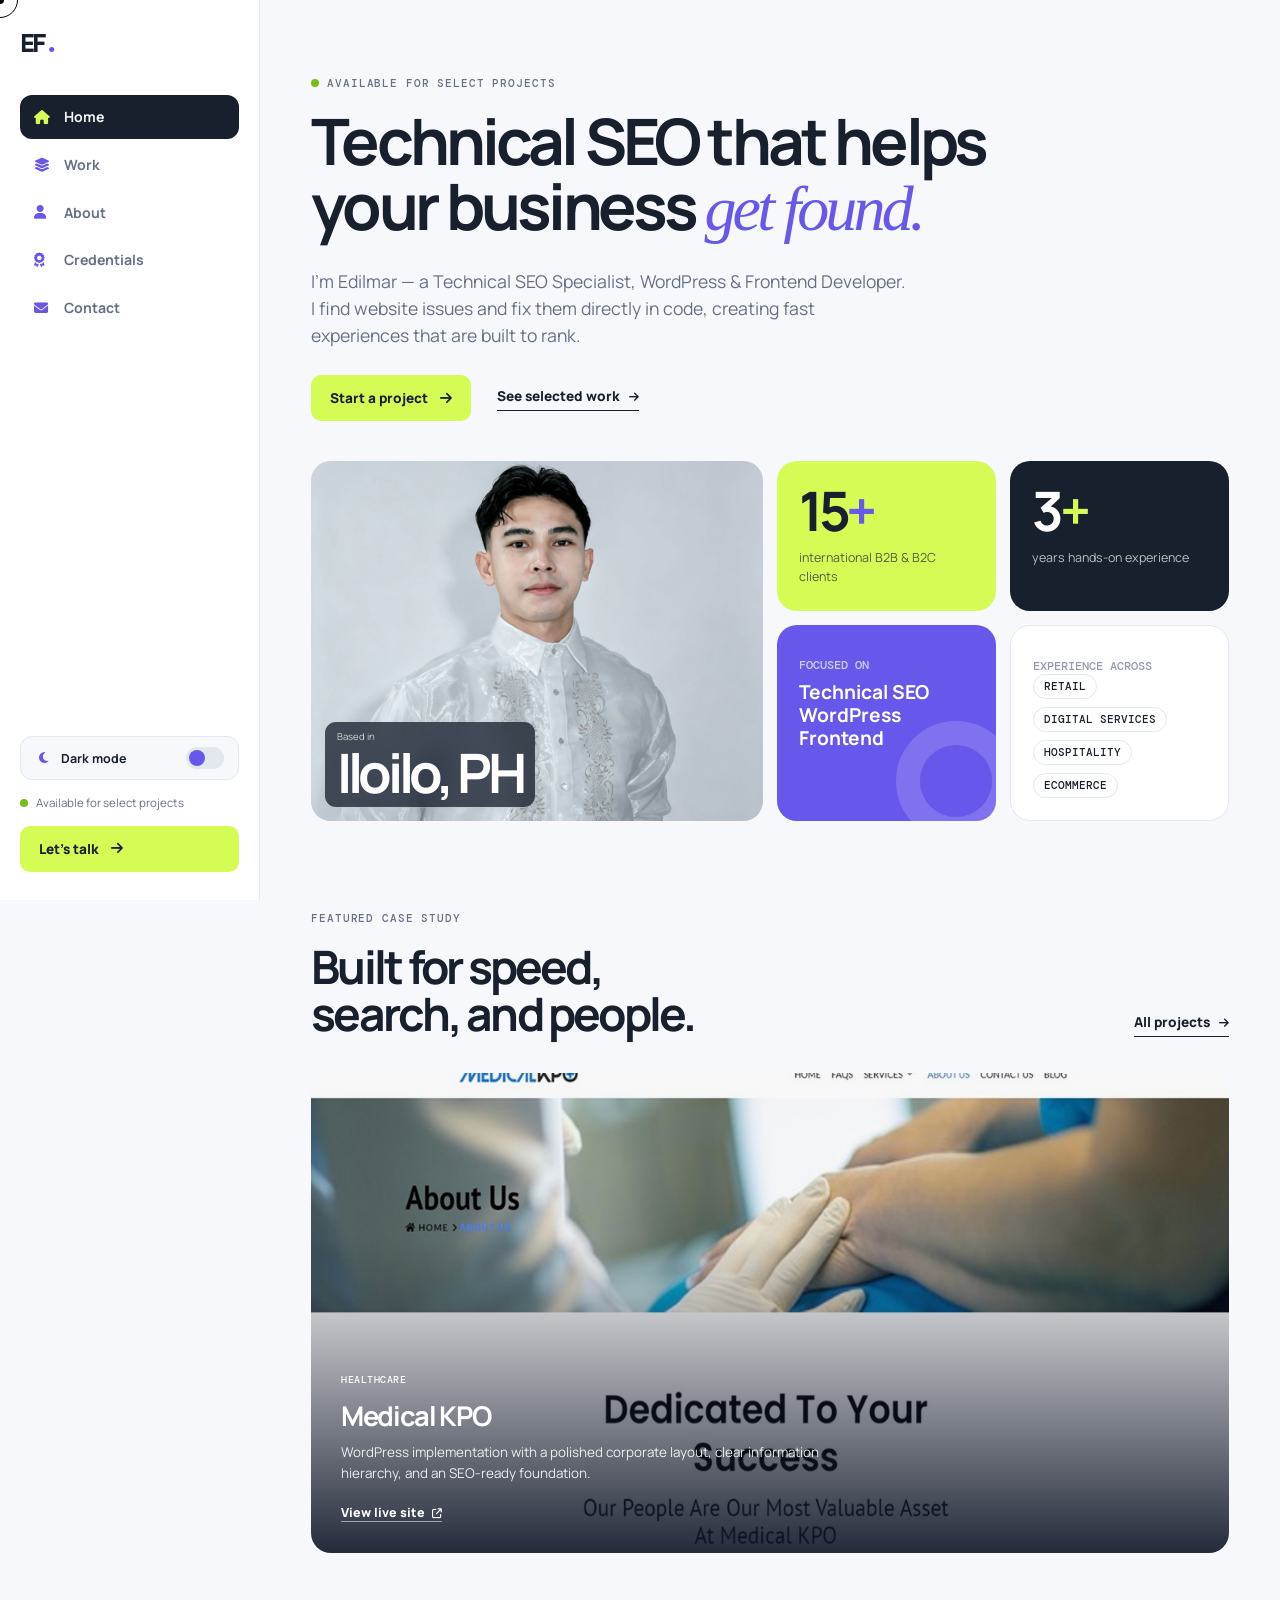
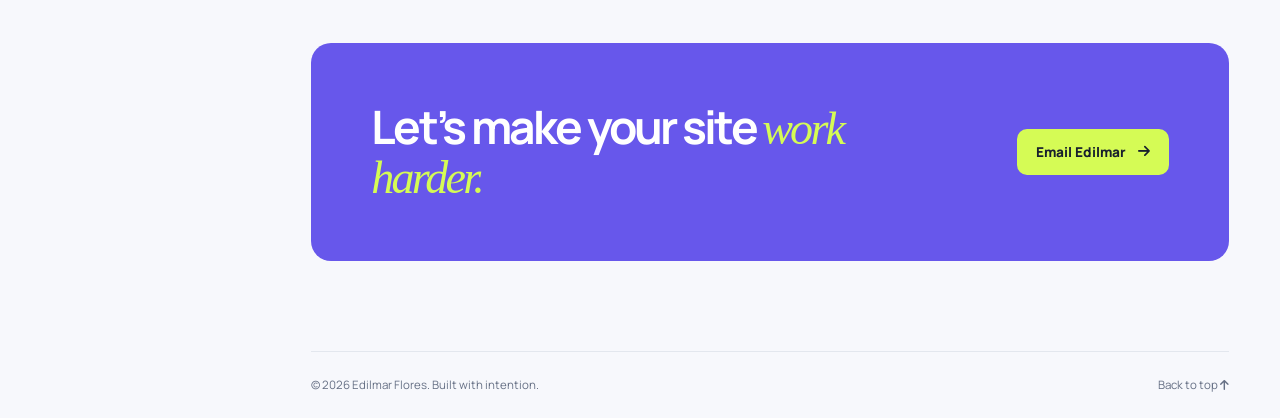
==== commit 134f308e: "commit" ====
--- a/index.html
+++ b/index.html
@@ -1,7 +1,7 @@
-<!doctype html><html lang="en"><head><meta charset="utf-8"><meta name="viewport" content="width=device-width,initial-scale=1"><meta name="description" content="Edilmar Flores is a Technical SEO Specialist, WordPress and frontend developer based in Iloilo City, Philippines."><meta name="theme-color" content="#f7f8fc"><meta property="og:title" content="Edilmar Flores | Technical SEO & WordPress Developer"><meta property="og:description" content="Technical SEO, frontend development, and fast WordPress websites for growing businesses."><meta property="og:type" content="website"><title>Edilmar Flores — Technical SEO & WordPress Developer</title><link rel="preconnect" href="https://fonts.googleapis.com"><link rel="preconnect" href="https://fonts.gstatic.com" crossorigin><link href="https://fonts.googleapis.com/css2?family=DM+Mono:wght@400;500&family=Manrope:wght@400;500;600;700;800&display=swap" rel="stylesheet"><link rel="stylesheet" href="https://cdnjs.cloudflare.com/ajax/libs/font-awesome/6.5.2/css/all.min.css"><link rel="stylesheet" href="style.css"></head><body><a class="skip-link" href="#main">Skip to content</a><header class="site-header" id="header"><div class="shell header-inner"><a class="brand" href="#home" aria-label="Edilmar Flores, home">EF<span>.</span></a><nav class="site-nav" id="siteNav" aria-label="Primary navigation"><a href="#work">Work</a><a href="#about">About</a><a href="#credentials">Credentials</a><a href="#contact">Contact</a></nav><div class="header-actions"><a class="header-cta" href="#contact">Let's talk <i class="fa-solid fa-arrow-up-right-from-square"></i></a><button class="menu-button" aria-expanded="false" aria-controls="siteNav" aria-label="Open navigation"><span></span><span></span></button></div></div></header><main id="main">
-<section class="hero" id="home"><div class="shell hero-grid"><div class="hero-copy reveal"><p class="eyebrow"><span></span> Available for select projects</p><h1>Technical SEO that helps your business <em>get found.</em></h1><p class="hero-intro">I’m Edilmar — a Technical SEO Specialist, WordPress & Frontend Developer. I find website issues and fix them directly in code, creating fast experiences that are built to rank.</p><div class="hero-actions"><a class="button button-primary" href="#contact">Start a project <i class="fa-solid fa-arrow-right"></i></a><a class="text-link" href="#work">See selected work <i class="fa-solid fa-arrow-down"></i></a></div></div><div class="hero-bento reveal delay-1"><article class="portrait-card"><img src="profile.jpg" alt="Edilmar Flores"><div><span>Based in</span><strong>Iloilo, PH</strong></div></article><article class="availability-card"><span class="status-dot"></span><p>Available for<br><strong>SEO & web projects</strong></p><i class="fa-solid fa-arrow-up-right-from-square"></i></article><article class="metric-card"><strong>15<span>+</span></strong><p>international B2B<br>& B2C clients</p></article><article class="expertise-card"><p>Focused on</p><strong>Technical SEO<br>WordPress<br>Frontend</strong><div class="orb"></div></article></div></div><div class="shell trust-bar"><span>Experience across</span><p>RETAIL</p><p>DIGITAL SERVICES</p><p>HOSPITALITY</p><p>ECOMMERCE</p></div></section>
-<section class="section work" id="work"><div class="shell"><div class="section-top reveal"><div><p class="eyebrow">01 — selected work</p><h2>Built for speed,<br>search, and people.</h2></div><p>From site architecture to the final responsive detail, I turn design direction into practical websites that are easier to discover and easier to use.</p></div><div class="projects-grid"><article class="project-card project-featured reveal"><img src="project1.jpg" alt="Medical KPO website preview"><div class="project-content"><span>01 / Healthcare</span><h3>Medical KPO</h3><p>WordPress implementation with a polished corporate layout, clear information hierarchy, and an SEO-ready foundation.</p><a href="https://medicalkpo.com/" target="_blank" rel="noopener">View live site <i class="fa-solid fa-arrow-up-right-from-square"></i></a></div></article><article class="project-card reveal delay-1"><img src="project6.jpg" alt="Gebix Pharmacy website preview"><div class="project-content"><span>02 / Ecommerce</span><h3>Gebix Pharmacy</h3><p>WooCommerce storefront experience with POS and events functionality.</p><a href="https://gebixpharmacy.com/" target="_blank" rel="noopener">View live site <i class="fa-solid fa-arrow-up-right-from-square"></i></a></div></article><article class="project-card reveal"><img src="project5.jpg" alt="Explore in Spain website preview"><div class="project-content"><span>03 / Travel</span><h3>Explore in Spain</h3><p>Responsive destination content with Elementor and custom CSS refinements.</p><a href="https://exploreinspain.com/" target="_blank" rel="noopener">View live site <i class="fa-solid fa-arrow-up-right-from-square"></i></a></div></article><article class="project-card reveal delay-1"><img src="project2.jpg" alt="Philippine Cornea Society website preview"><div class="project-content"><span>04 / Organization</span><h3>Philippine Cornea Society</h3><p>Accessible member resources and event content in a responsive WordPress experience.</p><a href="https://philippinecornea.com/" target="_blank" rel="noopener">View live site <i class="fa-solid fa-arrow-up-right-from-square"></i></a></div></article><article class="project-card project-wide reveal"><img src="project3.jpg" alt="Eternus Global website preview"><div class="project-content"><span>05 / Digital Services</span><h3>Eternus Global</h3><p>Custom website implementation supporting a project-based junior developer role spanning SEO, frontend, and ongoing technical work.</p><a href="https://eternusglobal.com/" target="_blank" rel="noopener">View live site <i class="fa-solid fa-arrow-up-right-from-square"></i></a></div></article></div></div></section>
-<section class="section about" id="about"><div class="shell about-grid"><div class="about-statement reveal"><p class="eyebrow">02 — the approach</p><h2>Find the issue.<br><em>Fix it properly.</em></h2></div><div class="about-copy reveal delay-1"><p class="lead">I pair practical SEO strategy with hands-on implementation: crawling and indexing, Core Web Vitals, structured data, and frontend work that turns recommendations into measurable site improvements.</p><p>My work spans WordPress, WooCommerce, Shopify, Webflow, Elementor, Divi, and Framer — with HTML, CSS, JavaScript, jQuery, PHP, and MySQL where a visual builder needs a real technical solution.</p><a href="Edilmar_WP_DEV.pdf" class="text-link" download>Download my resume <i class="fa-solid fa-download"></i></a></div><div class="service-bento reveal"><article><i class="fa-solid fa-magnifying-glass"></i><h3>Technical SEO</h3><p>Crawlability, indexing, metadata, redirects, internal links, and Core Web Vitals.</p></article><article><i class="fa-solid fa-code"></i><h3>Web implementation</h3><p>Responsive HTML, CSS, JavaScript, WordPress, and page builder development.</p></article><article><i class="fa-solid fa-diagram-project"></i><h3>Structured data</h3><p>Schema.org and JSON-LD implementation with validation and testing.</p></article><article><i class="fa-solid fa-server"></i><h3>Migration & support</h3><p>cPanel, DNS, Cloudflare, backups, databases, and secure deployments.</p></article></div></div></section>
-<section class="section experience"><div class="shell experience-layout"><div class="reveal"><p class="eyebrow">03 — experience</p><h2>Technical depth,<br>delivered clearly.</h2><div class="mini-stats"><span><strong>3+</strong> years hands-on</span><span><strong>15+</strong> client websites</span></div></div><div class="timeline reveal delay-1"><article><span>13 Feb 2026 — 20 Mar 2026</span><h3>SEO Specialist · Freelance</h3><p>Researched target keywords and applied them across titles, meta descriptions, headings, and page content. Tracked indexing and keyword performance through Google Search Console and Google Analytics.</p></article><article><span>16 Mar 2022 — 31 Oct 2025</span><h3>Junior Web Developer · Eternus Global BPO OPC</h3><p>Implemented technical and on-page SEO, built 15+ websites, optimized WooCommerce experiences, managed WordPress databases, and handled hosting, DNS, GA4, and secure site migrations while studying full-time.</p></article></div></div></section>
-<section class="section credentials" id="credentials"><div class="shell"><div class="section-top reveal"><div><p class="eyebrow">04 — credentials</p><h2>Always learning.<br>Always building.</h2></div><p>Academic work and focused credentials that strengthen the practical, technical work behind every project.</p></div><div class="credentials-grid"><button class="credential-card reveal" data-certificate="certificates/SEO for beginners Certificate.pdf" data-title="Yoast SEO for Beginners"><span class="credential-icon"><i class="fa-solid fa-chart-line"></i></span><span class="credential-type">Yoast SEO Academy · Oct 2026</span><strong>Yoast SEO for Beginners</strong><small>View credential <i class="fa-solid fa-arrow-up-right-from-square"></i></small></button><button class="credential-card reveal delay-1" data-certificate="certificates/Introduction_to_Cybersecurity_certificate_edilmarflores01-gmail-com_bc3a75da-2b89-4753-b225-83010487b851.pdf" data-title="Introduction to Cybersecurity"><span class="credential-icon"><i class="fa-solid fa-shield-halved"></i></span><span class="credential-type">Cisco Networking Academy</span><strong>Introduction to Cybersecurity</strong><small>View credential <i class="fa-solid fa-arrow-up-right-from-square"></i></small></button><button class="credential-card reveal" data-certificate="certificates/Endpoint_Security_certificate_edilmarflores01-gmail-com_27hours_July9-14.pdf" data-title="Endpoint Security"><span class="credential-icon"><i class="fa-solid fa-lock"></i></span><span class="credential-type">Cisco Networking Academy</span><strong>Endpoint Security</strong><small>View credential <i class="fa-solid fa-arrow-up-right-from-square"></i></small></button><button class="credential-card reveal delay-1" data-certificate="certificates/Edilmar S. Flores-Video Editing. Flores-Video Editing (2).pdf" data-title="Fundamentals of Video Editing"><span class="credential-icon"><i class="fa-solid fa-film"></i></span><span class="credential-type">Skill Ni Juan · 8-week course</span><strong>Fundamentals of Video Editing</strong><small>View credential <i class="fa-solid fa-arrow-up-right-from-square"></i></small></button><button class="credential-card reveal" data-certificate="certificates/AImazing Gemini Workshop_ Edilmar Flores _ 6_9_2026 (1).pdf" data-title="Agentic Productivity & Collaboration with Gemini"><span class="credential-icon"><i class="fa-solid fa-wand-magic-sparkles"></i></span><span class="credential-type">Google Cloud / DICT · 2026</span><strong>Agentic Productivity & Collaboration with Gemini</strong><small>View credential <i class="fa-solid fa-arrow-up-right-from-square"></i></small></button><article class="education-card reveal delay-1"><span class="credential-icon"><i class="fa-solid fa-graduation-cap"></i></span><span class="credential-type">Education & certification</span><strong>BS Information Technology</strong><p>Iloilo State University of Fisheries Science and Technology · Graduated July 2026</p><small>Also: Computer Servicing NC II · TESDA</small></article></div></div></section>
-<section class="contact" id="contact"><div class="shell contact-card reveal"><div><p class="eyebrow">05 — get in touch</p><h2>Let’s make your site<br><em>work harder.</em></h2><p>Need a technical SEO audit, frontend implementation, or a fast WordPress build? Let’s talk through the next best step.</p></div><div class="contact-actions"><a class="button button-light" href="mailto:edilmarwpdev@gmail.com">Email Edilmar <i class="fa-solid fa-arrow-right"></i></a><a class="contact-detail" href="tel:+639458777511">0945 877 7511</a><div><a href="https://www.linkedin.com/in/edilmar-flores-2748893b8/" target="_blank" rel="noopener">LinkedIn</a><a href="https://www.facebook.com/profile.php?id=61578698037805" target="_blank" rel="noopener">Facebook</a></div></div></div></section></main><footer class="footer"><div class="shell"><a class="brand" href="#home">EF<span>.</span></a><p>© <span id="currentYear"></span> Edilmar Flores. Built with intention.</p></div></footer><dialog class="certificate-modal" id="certificateModal" aria-labelledby="certificateTitle"><div class="modal-bar"><strong id="certificateTitle">Certificate</strong><div><a id="certificateDownload" href="#" target="_blank" rel="noopener">Open PDF <i class="fa-solid fa-arrow-up-right-from-square"></i></a><button id="closeCertificate" aria-label="Close certificate preview"><i class="fa-solid fa-xmark"></i></button></div></div><iframe id="certificateFrame" title="Certificate preview"></iframe></dialog><script src="script.js"></script></body></html>
+<!doctype html><html lang="en"><head><meta charset="utf-8"><meta name="viewport" content="width=device-width,initial-scale=1"><title>Edilmar Flores — Technical SEO & WordPress Developer</title><meta name="description" content="Edilmar Flores is a Technical SEO Specialist, WordPress and frontend developer based in Iloilo City, Philippines."><meta name="theme-color" content="#f7f8fc"><meta property="og:title" content="Edilmar Flores — Technical SEO & WordPress Developer"><meta property="og:description" content="Edilmar Flores is a Technical SEO Specialist, WordPress and frontend developer based in Iloilo City, Philippines."><meta property="og:type" content="website"><link rel="preconnect" href="https://fonts.googleapis.com"><link rel="preconnect" href="https://fonts.gstatic.com" crossorigin><link href="https://fonts.googleapis.com/css2?family=DM+Mono:wght@400;500&family=Manrope:wght@400;500;600;700;800&display=swap" rel="stylesheet"><link rel="stylesheet" href="https://cdnjs.cloudflare.com/ajax/libs/font-awesome/6.5.2/css/all.min.css"><link rel="stylesheet" href="style.css"><script>document.documentElement.classList.add("js");try{var t=localStorage.getItem("theme")||(matchMedia("(prefers-color-scheme:dark)").matches?"dark":"light");document.documentElement.dataset.theme=t}catch(e){}</script></head><body><a class="skip-link" href="#main">Skip to content</a><div class="progress" id="progress"></div><div class="topbar"><a class="brand" href="index.html">EF<span>.</span></a><button class="menu-button" id="menuBtn" aria-expanded="false" aria-controls="side" aria-label="Open navigation"><i class="fa-solid fa-bars"></i></button></div><div class="scrim" id="scrim"></div><div class="app"><aside class="side" id="side"><a class="brand" href="index.html" aria-label="Edilmar Flores, home">EF<span>.</span></a><nav aria-label="Primary"><a href="index.html"><i class="fa-solid fa-house"></i>Home</a><a href="work.html"><i class="fa-solid fa-layer-group"></i>Work</a><a href="about.html"><i class="fa-solid fa-user"></i>About</a><a href="credentials.html"><i class="fa-solid fa-award"></i>Credentials</a><a href="contact.html"><i class="fa-solid fa-envelope"></i>Contact</a></nav><div class="side-foot"><p><span class="status-dot"></span>Available for select projects</p><a class="button button-primary" href="contact.html">Let&rsquo;s talk <i class="fa-solid fa-arrow-right"></i></a></div></aside><main id="main">
+
+<section class="hero"><p class="eyebrow"><span class="status-dot"></span>Available for select projects</p><h1 class="reveal">Technical SEO that helps your business <em>get found.</em></h1><p class="hero-intro reveal">I&rsquo;m Edilmar &mdash; a Technical SEO Specialist, WordPress &amp; Frontend Developer. I find website issues and fix them directly in code, creating fast experiences that are built to rank.</p><div class="hero-actions reveal"><a class="button button-primary" href="contact.html">Start a project <i class="fa-solid fa-arrow-right"></i></a><a class="text-link" href="work.html">See selected work <i class="fa-solid fa-arrow-right"></i></a></div></section>
+<section class="bento" aria-label="Highlights"><article class="portrait-card spot reveal"><img src="profile.jpg" alt="Portrait of Edilmar Flores"><div><span>Based in</span><strong>Iloilo, PH</strong></div></article><article class="metric-card spot reveal delay-1"><strong><b data-count="15">15</b><span>+</span></strong><p>international B2B &amp; B2C clients</p></article><article class="metric-dark spot reveal delay-2"><strong><b data-count="3">3</b><span>+</span></strong><p>years hands-on experience</p></article><article class="expertise-card spot reveal"><p>Focused on</p><strong>Technical SEO<br>WordPress<br>Frontend</strong><div class="orb"></div></article><article class="trust spot reveal delay-1"><p>Experience across</p><div><span>Retail</span><span>Digital services</span><span>Hospitality</span><span>Ecommerce</span></div></article></section>
+<section class="block"><div class="section-top reveal"><div><p class="eyebrow">Featured case study</p><h2>Built for speed,<br>search, and people.</h2></div><a class="text-link" href="work.html">All projects <i class="fa-solid fa-arrow-right"></i></a></div><article class="project-card project-featured spot reveal" data-cat="Healthcare"><img src="project1.jpg" alt="Medical KPO website preview" loading="lazy"><div class="project-content"><span>Healthcare</span><h3>Medical KPO</h3><p>WordPress implementation with a polished corporate layout, clear information hierarchy, and an SEO-ready foundation.</p><a href="https://medicalkpo.com/" target="_blank" rel="noopener">View live site <i class="fa-solid fa-arrow-up-right-from-square"></i></a></div></article></section>
+<section class="cta reveal"><h2>Let&rsquo;s make your site <em>work harder.</em></h2><a class="button button-light" href="contact.html">Email Edilmar <i class="fa-solid fa-arrow-right"></i></a></section>
+<footer class="footer"><p>&copy; <span id="currentYear"></span> Edilmar Flores. Built with intention.</p><a href="#main">Back to top <i class="fa-solid fa-arrow-up"></i></a></footer></main></div><script src="script.js"></script></body></html>
--- a/style.css
+++ b/style.css
@@ -1 +1,111 @@
-:root{--ink:#18202d;--muted:#667085;--line:#e3e7ee;--paper:#f7f8fc;--violet:#6757eb;--lime:#d5fb55;--r:20px;--mono:"DM Mono",monospace}*{box-sizing:border-box}html{scroll-behavior:smooth}body{margin:0;background:var(--paper);color:var(--ink);font-family:Manrope,Arial,sans-serif;line-height:1.55}.shell{width:min(1160px,calc(100% - 48px));margin:auto}.skip-link{position:fixed;top:-100px;left:20px;padding:10px 16px;background:#18202d;color:#fff;z-index:20}.skip-link:focus{top:12px}.site-header{position:sticky;top:0;z-index:10;background:#f7f8fcd9;backdrop-filter:blur(14px);border-bottom:1px solid transparent}.site-header.scrolled{border-color:var(--line)}.header-inner{height:78px;display:flex;align-items:center;justify-content:space-between}.brand{font-family:var(--mono);font-size:1.4rem;font-weight:bold;color:var(--ink);letter-spacing:-2px;text-decoration:none}.brand span{color:var(--violet)}.site-nav{display:flex;gap:28px}.site-nav a,.header-cta,.contact-actions a{color:var(--ink);text-decoration:none;font-size:.82rem;font-weight:700}.site-nav a:hover,.contact-actions a:hover{color:var(--violet)}.header-cta{border:1px solid var(--ink);padding:10px 14px;border-radius:8px}.header-cta i{font-size:.7rem;margin-left:5px}.menu-button{display:none;background:none;border:0}.hero{padding:86px 0 24px}.hero-grid{display:grid;grid-template-columns:1.06fr .94fr;gap:72px;align-items:center}.eyebrow{font:500 .68rem var(--mono);letter-spacing:.08em;text-transform:uppercase;color:var(--muted);margin:0 0 18px}.eyebrow span,.status-dot{display:inline-block;width:8px;height:8px;border-radius:99px;background:#79bd18;margin-right:8px}.hero h1,h2{margin:0;letter-spacing:-.065em;line-height:1.01}.hero h1{font-size:clamp(3rem,5.5vw,5.65rem);max-width:660px}.hero h1 em,h2 em{font-family:Georgia,serif;font-weight:400;color:var(--violet)}.hero-intro{font-size:1.07rem;color:var(--muted);max-width:560px;margin:27px 0}.hero-actions{display:flex;align-items:center;gap:25px}.button{display:inline-flex;align-items:center;gap:12px;padding:15px 19px;border-radius:9px;text-decoration:none;border:0;font-size:.85rem;font-weight:800;transition:transform .2s,box-shadow .2s}.button:hover{transform:translateY(-3px);box-shadow:0 9px 20px #141e3224}.button-primary{background:var(--lime);color:var(--ink)}.text-link{color:var(--ink);font-size:.85rem;font-weight:800;text-decoration:none;border-bottom:1px solid var(--ink);padding-bottom:3px}.text-link i{font-size:.7rem;margin-left:6px}.hero-bento{display:grid;grid-template-columns:1.2fr 1fr;gap:12px}.hero-bento article{border-radius:var(--r);overflow:hidden}.portrait-card{height:320px;grid-row:span 2;position:relative;background:#dfe3ed}.portrait-card img{width:100%;height:100%;object-fit:cover;filter:grayscale(15%)}.portrait-card div{position:absolute;bottom:13px;left:13px;color:#fff;background:#141c2bc0;backdrop-filter:blur(10px);border-radius:11px;padding:8px 11px}.portrait-card span{display:block;font-size:.6rem;opacity:.75}.portrait-card strong{font-size:.78rem}.availability-card{background:var(--lime);padding:20px;position:relative;min-height:125px}.availability-card p{font-size:.84rem;margin:8px 0}.availability-card i{position:absolute;right:18px;bottom:17px}.metric-card{background:var(--ink);color:#fff;padding:17px}.metric-card strong{font-size:3rem;letter-spacing:-.09em;line-height:1}.metric-card strong span{color:var(--lime)}.metric-card p{margin:8px 0 0;font-size:.7rem;opacity:.65}.expertise-card{grid-column:span 2;background:var(--violet);color:#fff;padding:19px;min-height:144px;position:relative}.expertise-card p{margin:0;font:500 .63rem var(--mono);opacity:.7;text-transform:uppercase}.expertise-card strong{display:block;margin-top:8px;font-size:1.14rem;line-height:1.15}.orb{position:absolute;width:128px;height:128px;border-radius:50%;border:25px solid #ffffff29;right:20px;top:10px}.trust-bar{display:flex;align-items:center;gap:25px;margin-top:74px;border-top:1px solid var(--line);padding-top:21px;overflow:auto}.trust-bar span{color:var(--muted);font-size:.68rem;white-space:nowrap}.trust-bar p{font:500 .66rem var(--mono);letter-spacing:.04em;margin:0;white-space:nowrap}.section{padding:130px 0}.work{background:#fff}.section-top{display:flex;justify-content:space-between;align-items:end;gap:30px;margin-bottom:47px}.section-top h2,.about h2,.experience h2,.contact h2{font-size:clamp(2.55rem,4.5vw,4.7rem)}.section-top>p{max-width:350px;margin:0;color:var(--muted);font-size:.93rem}.projects-grid{display:grid;grid-template-columns:repeat(2,1fr);gap:18px}.project-card{border-radius:var(--r);overflow:hidden;background:#eff2f6;min-height:410px;position:relative}.project-card img{width:100%;height:100%;position:absolute;inset:0;object-fit:cover;transition:transform .6s}.project-card:hover img{transform:scale(1.05)}.project-card:after{content:"";position:absolute;inset:0;background:linear-gradient(0deg,#0d1425e6,#0d142508 66%)}.project-featured{grid-column:span 2;min-height:510px}.project-wide{grid-column:span 2;min-height:430px}.project-content{position:absolute;z-index:1;bottom:0;padding:30px;color:#fff;max-width:570px}.project-content span,.credential-type{font:500 .64rem var(--mono);letter-spacing:.05em;text-transform:uppercase}.project-content h3{font-size:1.7rem;letter-spacing:-.05em;margin:5px 0}.project-content p{font-size:.83rem;margin:0 0 15px;opacity:.85}.project-content a{color:#fff;font-size:.76rem;font-weight:800;text-decoration:none}.project-content a i{font-size:.63rem;margin-left:4px}.about{background:#e7e9f5}.about-grid{display:grid;grid-template-columns:1fr 1fr;gap:50px 80px}.about-copy{color:var(--muted);font-size:.94rem}.about-copy .lead{font-size:1.24rem;color:var(--ink);line-height:1.5;margin-top:0}.service-bento{grid-column:span 2;display:grid;grid-template-columns:repeat(4,1fr);gap:12px}.service-bento article{background:#f8f9fc;border-radius:14px;padding:21px}.service-bento i,.credential-icon{color:var(--violet);font-size:1.1rem}.service-bento h3{font-size:.92rem;margin:23px 0 7px}.service-bento p{font-size:.74rem;color:var(--muted);margin:0}.experience-layout{display:grid;grid-template-columns:.85fr 1.15fr;gap:100px}.mini-stats{display:flex;gap:17px;margin-top:42px}.mini-stats span{border:1px solid var(--line);border-radius:10px;padding:10px;font-size:.65rem;color:var(--muted)}.mini-stats strong{display:block;font-size:1.3rem;color:var(--ink)}.timeline{border-top:1px solid var(--line)}.timeline article{padding:25px 0 31px;border-bottom:1px solid var(--line)}.timeline span{font:500 .65rem var(--mono);color:var(--violet)}.timeline h3{font-size:1.15rem;margin:7px 0}.timeline p{color:var(--muted);font-size:.84rem;margin:0}.credentials{background:#1b2435;color:#fff}.credentials .eyebrow,.credentials .section-top>p{color:#aeb7c7}.credentials .section-top{margin-bottom:45px}.credentials-grid{display:grid;grid-template-columns:repeat(3,1fr);gap:12px}.credential-card,.education-card{min-height:235px;border:1px solid #ffffff21;border-radius:14px;background:#ffffff0a;padding:22px;color:#fff;text-align:left;font-family:inherit;transition:background .2s,transform .2s}.credential-card{cursor:pointer}.credential-card:hover{transform:translateY(-4px);background:#ffffff1a}.credential-card .credential-icon,.education-card .credential-icon{display:block;margin-bottom:32px}.credential-card .credential-type,.education-card .credential-type{display:block;color:#aeb7c7;margin-bottom:8px}.credential-card strong,.education-card strong{display:block;line-height:1.3;font-size:1.03rem}.credential-card small,.education-card small{display:block;color:var(--lime);font-size:.69rem;margin-top:26px}.education-card p{font-size:.75rem;color:#aeb7c7;margin:7px 0 0}.contact{background:#fff;padding:120px 0}.contact-card{background:var(--violet);color:#fff;border-radius:var(--r);padding:64px;display:flex;justify-content:space-between;gap:35px}.contact .eyebrow,.contact-card>div>p:last-child{color:#d5d1ff}.contact h2 em{color:var(--lime)}.contact-card>div>p:last-child{max-width:440px;font-size:.9rem}.contact-actions{display:flex;flex-direction:column;justify-content:center;align-items:flex-start;gap:16px}.button-light{background:var(--lime);color:var(--ink);white-space:nowrap}.contact-detail{color:#fff!important;font-size:1.1rem!important}.contact-actions div{display:flex;gap:17px}.contact-actions div a{color:#e0ddff}.footer{background:#fff;border-top:1px solid var(--line);padding:24px 0}.footer .shell{display:flex;align-items:center;justify-content:space-between}.footer p{font-size:.68rem;color:var(--muted);margin:0}.certificate-modal{width:min(1000px,calc(100% - 28px));height:min(90vh,760px);padding:0;border:0;border-radius:16px;background:#222a38;box-shadow:0 25px 90px #00000059}.certificate-modal::backdrop{background:#0c111bb8;backdrop-filter:blur(3px)}.modal-bar{height:62px;display:flex;align-items:center;justify-content:space-between;color:#fff;padding:0 17px}.modal-bar strong{font-size:.85rem}.modal-bar div{display:flex;gap:13px;align-items:center}.modal-bar a{font-size:.72rem;color:var(--lime);text-decoration:none;font-weight:700}.modal-bar button{background:#ffffff1a;border:0;border-radius:7px;color:#fff;width:32px;height:32px;cursor:pointer}.certificate-modal iframe{border:0;width:100%;height:calc(100% - 62px);background:#fff}.reveal{opacity:0;transform:translateY(16px);transition:opacity .6s ease,transform .6s ease}.reveal.visible{opacity:1;transform:none}.delay-1{transition-delay:.12s}@media (prefers-reduced-motion:reduce){*{scroll-behavior:auto!important;transition:none!important}.reveal{opacity:1;transform:none}}@media(max-width:760px){.shell{width:min(100% - 32px,1160px)}.header-inner{height:67px}.header-cta{display:none}.menu-button{display:flex;width:35px;height:35px;padding:8px;flex-direction:column;justify-content:center;gap:5px}.menu-button span{height:2px;width:100%;background:var(--ink);display:block}.site-nav{position:absolute;top:67px;left:16px;right:16px;display:none;flex-direction:column;gap:0;background:#fff;border:1px solid var(--line);border-radius:12px;padding:8px}.site-nav.open{display:flex}.site-nav a{padding:11px}.hero{padding:54px 0 20px}.hero-grid,.about-grid,.experience-layout{grid-template-columns:1fr;gap:38px}.hero h1{font-size:3.25rem}.hero-bento{max-width:450px}.trust-bar{margin-top:45px;gap:19px}.section{padding:80px 0}.section-top{display:block;margin-bottom:30px}.section-top>p{margin-top:19px}.projects-grid{grid-template-columns:1fr}.project-card,.project-featured,.project-wide{grid-column:auto;min-height:360px}.project-featured{min-height:430px}.service-bento{grid-column:auto;grid-template-columns:1fr 1fr}.experience-layout{gap:42px}.credentials-grid{grid-template-columns:1fr 1fr}.contact{padding:70px 0}.contact-card{padding:35px 25px;display:block}.contact-actions{margin-top:32px}.footer .shell{align-items:flex-start;gap:10px}.footer p{text-align:right}.delay-1{transition-delay:0s}}@media(max-width:450px){.hero h1{font-size:2.8rem}.hero-actions{flex-wrap:wrap;gap:18px}.portrait-card{height:285px}.credentials-grid,.service-bento{grid-template-columns:1fr}.contact h2{font-size:2.55rem}}
+:root{--card:#fff;--bar:var(--bar);--accent:#6757eb;--accent-inv:#d5fb55;--ink:#18202d;--muted:#667085;--line:#e3e7ee;--paper:#f7f8fc;--violet:#6757eb;--lime:#d5fb55;--r:20px;--side:260px;--mono:"DM Mono",monospace}
+*{box-sizing:border-box}html{scroll-behavior:smooth}
+body{margin:0;background:var(--paper);color:var(--ink);font-family:Manrope,Arial,sans-serif;line-height:1.55;animation:fade .5s ease}@keyframes fade{from{opacity:0}}
+body.leaving{opacity:0;transition:opacity .22s}@keyframes pin{from{opacity:0;transform:translateY(8px)}}
+a{color:inherit}img{max-width:100%}
+.skip-link{position:fixed;top:-100px;left:20px;padding:10px 16px;background:#18202d;color:#fff;z-index:50}.skip-link:focus{top:12px}
+:focus-visible{outline:3px solid var(--accent);outline-offset:3px}
+.progress{position:fixed;top:0;left:0;height:3px;width:100%;background:var(--violet);transform:scaleX(0);transform-origin:0;z-index:40}
+.app{display:grid;grid-template-columns:var(--side) minmax(0,1fr);min-height:100vh}
+.side{position:sticky;top:0;height:100vh;height:100dvh;overflow-y:auto;overscroll-behavior:contain;padding:28px 20px;display:flex;flex-direction:column;gap:36px;background:var(--card);border-right:1px solid var(--line);z-index:30}
+.brand{font:700 1.5rem var(--mono);letter-spacing:-2px;text-decoration:none}.brand span{color:var(--accent)}
+.side nav{display:flex;flex-direction:column;gap:4px}
+.side nav a{display:flex;align-items:center;gap:12px;padding:11px 14px;border-radius:12px;text-decoration:none;font-size:.88rem;font-weight:700;color:var(--muted);transition:background .2s,color .2s,transform .2s}
+.side nav i{width:18px;color:var(--accent)}
+.side nav a:hover{background:var(--paper);color:var(--ink);transform:translateX(3px)}
+.side nav a[aria-current=page]{background:var(--ink);color:var(--paper)}.side nav a[aria-current=page] i{color:var(--accent-inv)}
+.side-foot{margin-top:auto;display:grid;gap:14px}.side-foot p{margin:0;font-size:.72rem;color:var(--muted)}
+.status-dot{display:inline-block;width:8px;height:8px;border-radius:99px;background:#79bd18;margin-right:8px;box-shadow:0 0 0 0 #79bd1888;animation:pulse 2s infinite}
+@keyframes pulse{70%{box-shadow:0 0 0 8px #79bd1800}}
+.topbar,.scrim{display:none}
+main{padding:56px clamp(20px,4vw,56px) 0;max-width:1240px;width:100%;margin-inline:auto}
+h1,h2{margin:0;letter-spacing:-.06em;line-height:1.02}h1{font-size:clamp(2.6rem,5vw,5rem)}h2{font-size:clamp(2rem,3.6vw,3.6rem)}
+h1 em,h2 em{font-family:Georgia,serif;font-weight:400;color:var(--accent)}
+.eyebrow{font:500 .68rem var(--mono);letter-spacing:.08em;text-transform:uppercase;color:var(--muted);margin:0 0 18px}
+.button{display:inline-flex;align-items:center;gap:12px;padding:14px 19px;border-radius:10px;text-decoration:none;border:0;font:800 .85rem Manrope,sans-serif;cursor:pointer;transition:transform .2s,box-shadow .2s}
+.button{transform:translate(var(--tx,0px),var(--ty,0px))}.button:hover{transform:translate(var(--tx,0px),calc(var(--ty,0px) - 3px));box-shadow:0 9px 20px #141e3224}
+.button-primary,.button-light{background:var(--lime);color:#18202d}
+.text-link{font-size:.85rem;font-weight:800;text-decoration:none;border-bottom:1px solid var(--ink);padding-bottom:3px}.text-link i{font-size:.7rem;margin-left:6px;transition:transform .2s}.text-link:hover i{transform:translateX(4px)}
+/* spotlight hover */
+.spot{position:relative;overflow:hidden}.spot:before{content:"";position:absolute;inset:0;pointer-events:none;opacity:0;transition:opacity .3s;background:radial-gradient(260px circle at var(--mx,50%) var(--my,50%),#ffffff2e,transparent 70%);z-index:2}.spot:hover:before{opacity:1}
+.hero{padding:20px 0 40px}.hero h1{max-width:760px}.hero-intro{font-size:1.1rem;color:var(--muted);max-width:600px;margin:26px 0}.hero-actions{display:flex;align-items:center;gap:26px;flex-wrap:wrap}
+.bento{display:grid;grid-template-columns:repeat(4,1fr);grid-auto-rows:minmax(150px,auto);gap:14px}
+.bento>article{border-radius:var(--r);padding:22px}
+.portrait-card{grid-row:span 2;grid-column:span 2;padding:0!important;background:#dfe3ed;min-height:320px}.portrait-card img{width:100%;height:100%;object-fit:cover;position:absolute;inset:0;transition:transform .6s}.portrait-card:hover img{transform:scale(1.04)}
+.portrait-card div{position:absolute;bottom:14px;left:14px;color:#fff;background:#141c2bc0;backdrop-filter:blur(10px);border-radius:11px;padding:8px 12px;z-index:3}.portrait-card span{display:block;font-size:.6rem;opacity:.75}.portrait-card strong{font-size:.8rem}
+.metric-card{background:var(--lime);color:#18202d}.metric-dark{background:#18202d;color:#fff}
+.bento strong{font-size:3.4rem;letter-spacing:-.08em;line-height:1}.metric-dark strong span{color:var(--lime)}.metric-card strong span{color:var(--accent)}.bento article p{margin:10px 0 0;font-size:.78rem;opacity:.7}
+.expertise-card{background:var(--violet);color:#fff}.expertise-card p{font:500 .63rem var(--mono);text-transform:uppercase}.expertise-card strong{display:block;margin-top:8px;font-size:1.2rem;letter-spacing:0;line-height:1.2}
+.orb{position:absolute;width:120px;height:120px;border-radius:50%;border:24px solid #ffffff29;right:-20px;bottom:-20px;animation:float 6s ease-in-out infinite}@keyframes float{50%{transform:translateY(-12px)}}
+.trust{background:var(--card);border:1px solid var(--line)}.trust p{font:500 .65rem var(--mono);text-transform:uppercase;margin:0 0 12px;color:var(--muted)}.trust div{display:flex;flex-wrap:wrap;gap:8px}.trust span{font:500 .66rem var(--mono);border:1px solid var(--line);border-radius:99px;padding:5px 10px;text-transform:uppercase}
+.block{padding:90px 0 0}.section-top{display:flex;justify-content:space-between;align-items:end;gap:30px;margin-bottom:36px;flex-wrap:wrap}
+.page-head{padding:20px 0 40px;max-width:780px}.page-head>p:not(.eyebrow){color:var(--muted);font-size:1rem;margin:22px 0 0}.page-head .lead{font-size:1.2rem;color:var(--ink)}.page-head .text-link{display:inline-block;margin-top:22px}
+.filters{display:flex;flex-wrap:wrap;gap:8px;margin-bottom:22px}.filters button{font:700 .78rem Manrope,sans-serif;padding:9px 16px;border-radius:99px;border:1px solid var(--line);background:var(--card);cursor:pointer;transition:all .2s}.filters button:hover{border-color:var(--ink)}.filters button[aria-pressed=true]{background:var(--ink);color:var(--paper);border-color:var(--ink)}
+.projects-grid{display:grid;grid-template-columns:repeat(2,1fr);gap:16px}
+.project-card{border-radius:var(--r);overflow:hidden;background:#eff2f6;min-height:400px;position:relative;transition:opacity .35s,transform .35s}.project-card[hidden]{display:none}
+.project-card img{width:100%;height:100%;position:absolute;inset:-8% 0 auto;height:116%;object-fit:cover;translate:0 var(--py,0px);transition:transform .6s}.project-card:hover img{transform:scale(1.05)}
+.project-card:after{content:"";position:absolute;inset:0;background:linear-gradient(0deg,#0d1425e6,#0d142508 66%)}
+.project-featured{min-height:480px}.project-card.wide{grid-column:span 2}
+.project-content{position:absolute;z-index:3;bottom:0;padding:30px;color:#fff;max-width:580px}.project-content span{font:500 .64rem var(--mono);letter-spacing:.05em;text-transform:uppercase}.project-content h3{font-size:1.7rem;letter-spacing:-.05em;margin:5px 0}.project-content p{font-size:.84rem;margin:0 0 15px;opacity:.88}.project-content a{font-size:.78rem;font-weight:800;text-decoration:none;color:#fff;border-bottom:1px solid #fff8}.project-content a i{font-size:.63rem;margin-left:4px}
+.cta{margin-top:90px;background:var(--violet);color:#fff;border-radius:var(--r);padding:clamp(30px,5vw,60px);display:flex;justify-content:space-between;align-items:center;gap:24px;flex-wrap:wrap}.cta em{color:var(--lime)}.cta h2{max-width:560px}
+.service-bento{display:grid;grid-template-columns:repeat(4,1fr);gap:14px}.service-bento article{background:var(--card);border:1px solid var(--line);border-radius:16px;padding:22px;transition:transform .25s,box-shadow .25s}.service-bento article:hover{transform:translateY(-5px);box-shadow:0 14px 30px #141e3212}.service-bento i{color:var(--accent);font-size:1.2rem}.service-bento h3{font-size:.95rem;margin:24px 0 7px}.service-bento p{font-size:.78rem;color:var(--muted);margin:0}.service-bento .spot:before{background:radial-gradient(240px circle at var(--mx) var(--my),#6757eb1a,transparent 70%)}
+.tags{display:flex;flex-wrap:wrap;gap:10px}.tags span{background:var(--card);border:1px solid var(--line);border-radius:10px;padding:9px 15px;font:500 .78rem var(--mono);transition:all .2s}.tags span:hover{background:var(--lime);color:#18202d;border-color:var(--lime);transform:translateY(-2px)}
+.mini-stats{display:flex;gap:14px}.mini-stats span{border:1px solid var(--line);background:var(--card);border-radius:12px;padding:12px 16px;font-size:.7rem;color:var(--muted)}.mini-stats strong{display:block;font-size:1.5rem;color:var(--ink)}
+.timeline{border-left:2px solid var(--line);margin-left:6px}.timeline article{position:relative;padding:4px 0 36px 30px}.timeline article:before{content:"";position:absolute;left:-7px;top:8px;width:12px;height:12px;border-radius:50%;background:var(--violet);box-shadow:0 0 0 5px var(--paper)}.timeline span{font:500 .68rem var(--mono);color:var(--accent)}.timeline h3{font-size:1.2rem;margin:7px 0}.timeline p{color:var(--muted);font-size:.88rem;margin:0;max-width:640px}
+.credentials-grid{display:grid;grid-template-columns:repeat(3,1fr);gap:14px}
+.credential-card,.education-card{min-height:240px;border:1px solid #ffffff21;border-radius:16px;background:#1b2435;padding:24px;color:#fff;text-align:left;font-family:inherit;transition:transform .25s,background .25s}.education-card{background:var(--violet)}
+.credential-card{cursor:pointer}.credential-card:hover{transform:translateY(-5px);background:#243049}
+.credential-icon{display:block;margin-bottom:34px;font-size:1.2rem;color:var(--lime)}.credential-type{display:block;font:500 .64rem var(--mono);letter-spacing:.05em;text-transform:uppercase;color:#c3cadb;margin-bottom:8px}.credential-card strong,.education-card strong{display:block;line-height:1.3;font-size:1.05rem}.credential-card small,.education-card small{display:block;color:var(--lime);font-size:.72rem;margin-top:24px}.education-card p{font-size:.8rem;color:#e0ddff;margin:8px 0 0}
+.certificate-modal{width:min(1000px,calc(100% - 28px));height:min(90vh,760px);max-height:90dvh;padding:0;border:0;border-radius:16px;background:#222a38;box-shadow:0 25px 90px #00000059;margin:auto}.certificate-modal[open]{animation:pin .3s}.certificate-modal::backdrop{background:#0c111bb8;backdrop-filter:blur(3px)}
+.modal-bar{height:62px;display:flex;align-items:center;justify-content:space-between;color:#fff;padding:0 17px}.modal-bar strong{font-size:.85rem}.modal-bar div{display:flex;gap:13px;align-items:center}.modal-bar a{font-size:.74rem;color:var(--lime);text-decoration:none;font-weight:700}.modal-bar button{background:var(--card)fff1a;border:0;border-radius:7px;color:#fff;width:32px;height:32px;cursor:pointer}.certificate-modal iframe{border:0;width:100%;height:calc(100% - 62px);background:#fff}
+.contact-grid{display:grid;grid-template-columns:1.2fr .8fr;gap:16px}
+.contact-form{background:var(--card);border:1px solid var(--line);border-radius:var(--r);padding:30px;display:grid;gap:16px}.contact-form label{display:grid;gap:6px;font-size:.78rem;font-weight:700}
+.contact-form input,.contact-form select,.contact-form textarea{font:500 .92rem Manrope,sans-serif;padding:12px 14px;border:1px solid var(--line);border-radius:10px;background:var(--paper);color:var(--ink);transition:border-color .2s,box-shadow .2s}.contact-form input:focus,.contact-form select:focus,.contact-form textarea:focus{outline:0;border-color:var(--accent);box-shadow:0 0 0 3px #6757eb26}
+.contact-form button{justify-self:start}.form-note{margin:0;font-size:.8rem;color:var(--muted)}
+.contact-side{display:grid;gap:12px;align-content:start}.contact-side a{display:flex;align-items:center;gap:16px;background:#18202d;color:#fff;border-radius:16px;padding:20px;text-decoration:none;font-size:.7rem;color:#aeb7c7;transition:transform .25s,background .25s}.contact-side a:hover{transform:translateX(5px);background:var(--violet)}.contact-side i{font-size:1.3rem;color:var(--lime)}.contact-side strong{display:block;color:#fff;font-size:.92rem;word-break:break-all}
+.footer{margin-top:90px;padding:24px 0;border-top:1px solid var(--line);display:flex;justify-content:space-between;gap:12px;flex-wrap:wrap}.footer p,.footer a{font-size:.72rem;color:var(--muted);margin:0;text-decoration:none}
+.js .reveal{opacity:0;transform:translateY(18px);transition:opacity .6s ease,transform .6s ease}.js .reveal.visible{opacity:1;transform:none}.delay-1{transition-delay:.12s}.delay-2{transition-delay:.24s}
+@media(max-width:1100px){.bento,.service-bento{grid-template-columns:repeat(2,1fr)}.credentials-grid{grid-template-columns:repeat(2,1fr)}.contact-grid{grid-template-columns:1fr}}
+@media(max-width:900px){
+.app{display:block}.topbar{display:flex;position:sticky;top:0;z-index:20;height:62px;padding:0 18px;align-items:center;justify-content:space-between;background:var(--bar);backdrop-filter:blur(14px);border-bottom:1px solid var(--line)}
+.menu-button{width:42px;height:42px;border:1px solid var(--line);background:var(--card);border-radius:10px;cursor:pointer;font-size:1rem}
+.side{position:fixed;left:0;top:0;width:min(280px,82vw);transform:translateX(-100%);transition:transform .3s ease;box-shadow:0 0 60px #0003}.side.open{transform:none}
+.scrim{display:block;position:fixed;inset:0;background:#0c111b80;opacity:0;pointer-events:none;transition:opacity .3s;z-index:25}.scrim.show{opacity:1;pointer-events:auto}
+main{padding-top:34px}}
+@media(max-width:620px){.projects-grid,.credentials-grid,.service-bento{grid-template-columns:1fr}.project-card.wide{grid-column:auto}.project-card{min-height:360px}.bento{grid-template-columns:1fr 1fr}.portrait-card{grid-column:span 2}.expertise-card,.trust{grid-column:span 2}.bento strong{font-size:2.6rem}.mini-stats{width:100%}.block{padding-top:64px}}
+@media(prefers-reduced-motion:reduce){*,*:before{animation:none!important;transition:none!important;scroll-behavior:auto!important}.js .reveal{opacity:1;transform:none}.cur-dot,.cur-ring{display:none}}
+/* ---- v3: responsive fixes, cursor, scroll polish ---- */
+html{scroll-padding-top:20px}.contact-side strong{overflow-wrap:anywhere}.filters button{min-height:40px}
+.cur-dot,.cur-ring{position:fixed;left:0;top:0;pointer-events:none;z-index:100;border-radius:50%;opacity:0;mix-blend-mode:difference;background:var(--card);will-change:transform}
+.cur-dot{width:8px;height:8px;margin:-4px 0 0 -4px}
+.cur-ring{width:36px;height:36px;margin:-18px 0 0 -18px;background:none;border:1.5px solid #fff;transition:width .25s,height .25s,margin .25s,background .25s,opacity .25s}
+.cur-ring.hover{width:64px;height:64px;margin:-32px 0 0 -32px;background:var(--card)}
+.cur-ring.down{width:26px;height:26px;margin:-13px 0 0 -13px}
+.has-cursor .cur-dot,.has-cursor .cur-ring{opacity:1}.has-cursor .cur-hide{opacity:0}
+html.has-cursor,html.has-cursor *{cursor:none!important}
+html.has-cursor dialog,html.has-cursor dialog *{cursor:auto!important}
+html.has-cursor input,html.has-cursor textarea,html.has-cursor select{cursor:text!important}
+@media(hover:none){.spot:before{display:none}}
+@media(min-width:1600px){:root{--side:290px}main{max-width:1320px}}
+@media(max-width:900px){
+.side{visibility:hidden;transition:transform .3s ease,visibility 0s .3s}.side.open{visibility:visible;transition-delay:0s}
+.topbar{transition:transform .3s}.topbar.hide{transform:translateY(-100%)}body.nav-open{overflow:hidden}html{scroll-padding-top:80px}}
+@media(max-width:620px){
+.filters{flex-wrap:nowrap;overflow-x:auto;margin-inline:-20px;padding:0 20px 6px;scrollbar-width:none}.filters button{flex:none}
+.hero-actions .button,.cta .button{width:100%;justify-content:center}.contact-form{padding:22px}.contact-form button{justify-self:stretch;justify-content:center}
+.footer{flex-direction:column}.credential-card,.education-card{min-height:200px}.credential-icon{margin-bottom:24px}.timeline article{padding-left:22px}.mini-stats span{flex:1}}
+@media(max-width:380px){.hero h1{font-size:2.3rem}h2{font-size:1.9rem}.bento{grid-template-columns:1fr}.portrait-card,.expertise-card,.trust{grid-column:auto}main{padding-inline:16px}}
+/* ---- v4: dark / light theme ---- */
+:root[data-theme=dark]{--card:#161d2b;--bar:#0e131ddd;--accent:#a094ff;--accent-inv:#6757eb;--ink:#eef1f7;--muted:#9aa4b5;--line:#273044;--paper:#0e131d;color-scheme:dark}
+:root[data-theme=dark] .metric-dark,:root[data-theme=dark] .contact-side a{border:1px solid var(--line)}
+:root[data-theme=dark] .project-card,:root[data-theme=dark] .portrait-card{background:#1b2435}
+:root[data-theme=dark] .service-bento article:hover{box-shadow:0 14px 30px #0006}
+.theme-anim,.theme-anim *{transition:background-color .35s,color .35s,border-color .35s!important}
+.theme-toggle{display:flex;align-items:center;justify-content:space-between;gap:10px;width:100%;padding:10px 14px;border:1px solid var(--line);border-radius:12px;background:var(--paper);color:var(--ink);font:700 .78rem Manrope,sans-serif;cursor:pointer}
+.theme-toggle span{display:flex;align-items:center;gap:10px}.theme-toggle i{color:var(--accent);width:16px;text-align:center}
+.theme-toggle .track{width:38px;height:22px;border-radius:99px;background:var(--line);position:relative;display:block}
+.theme-toggle .track:after{content:"";position:absolute;top:3px;left:3px;width:16px;height:16px;border-radius:50%;background:var(--accent);transition:transform .3s}
+:root[data-theme=dark] .theme-toggle .track:after{transform:translateX(16px)}
+.theme-icon{width:42px;height:42px;border:1px solid var(--line);background:var(--card);color:var(--ink);border-radius:10px;cursor:pointer;font-size:1rem}
+.top-actions{display:flex;gap:8px}
+.menu-button{color:var(--ink)}
